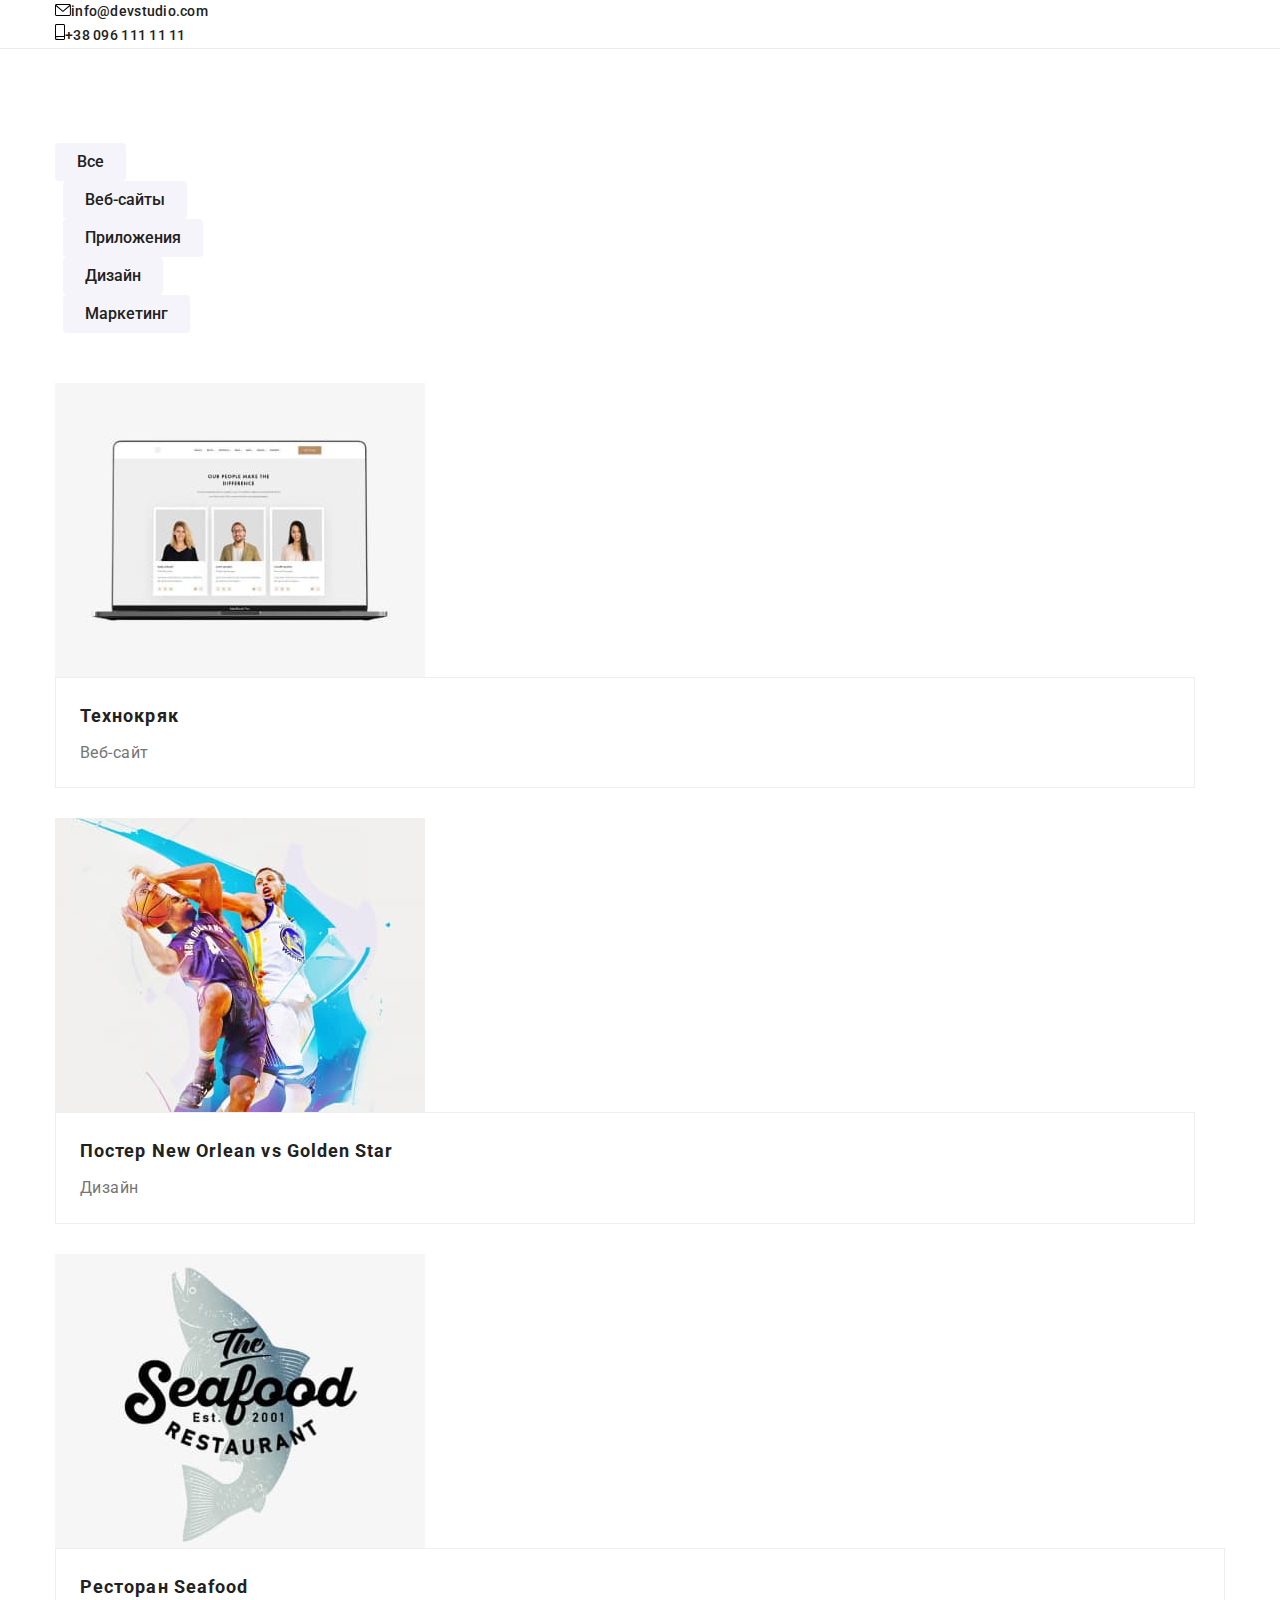
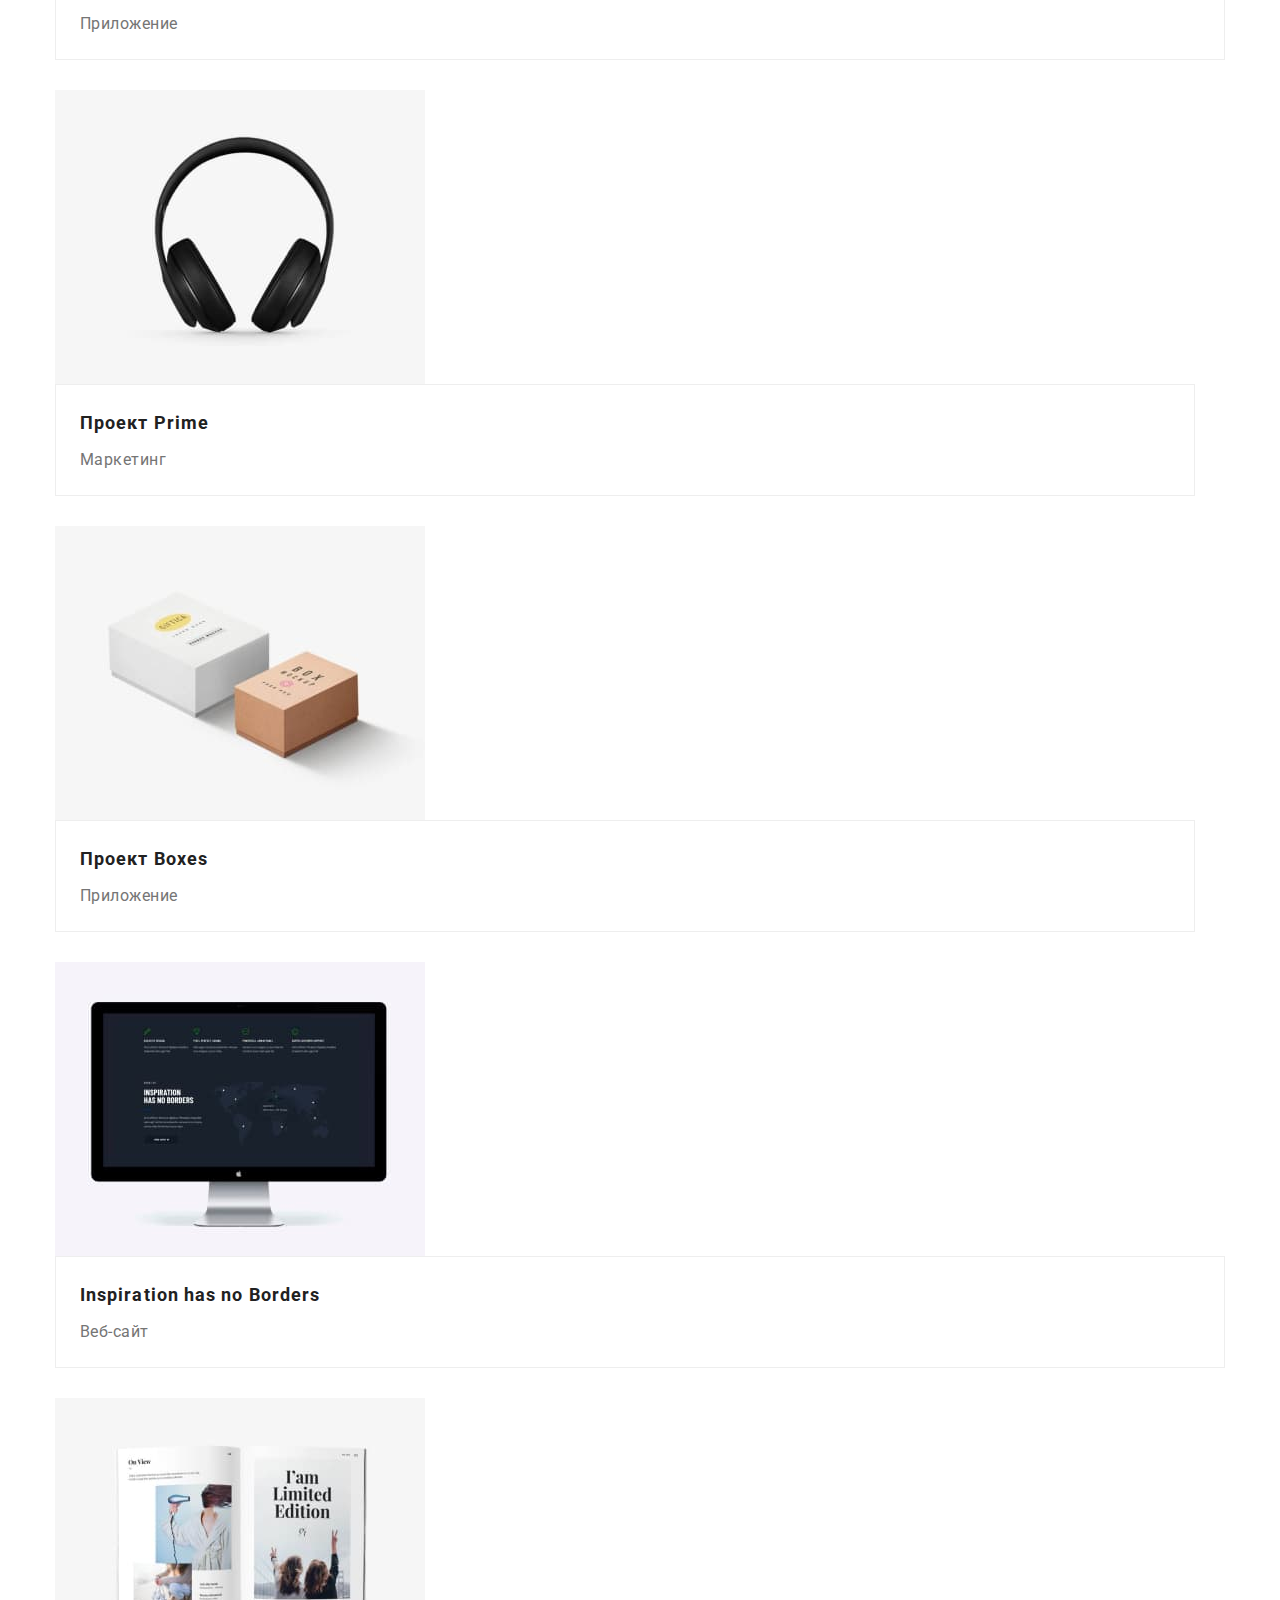
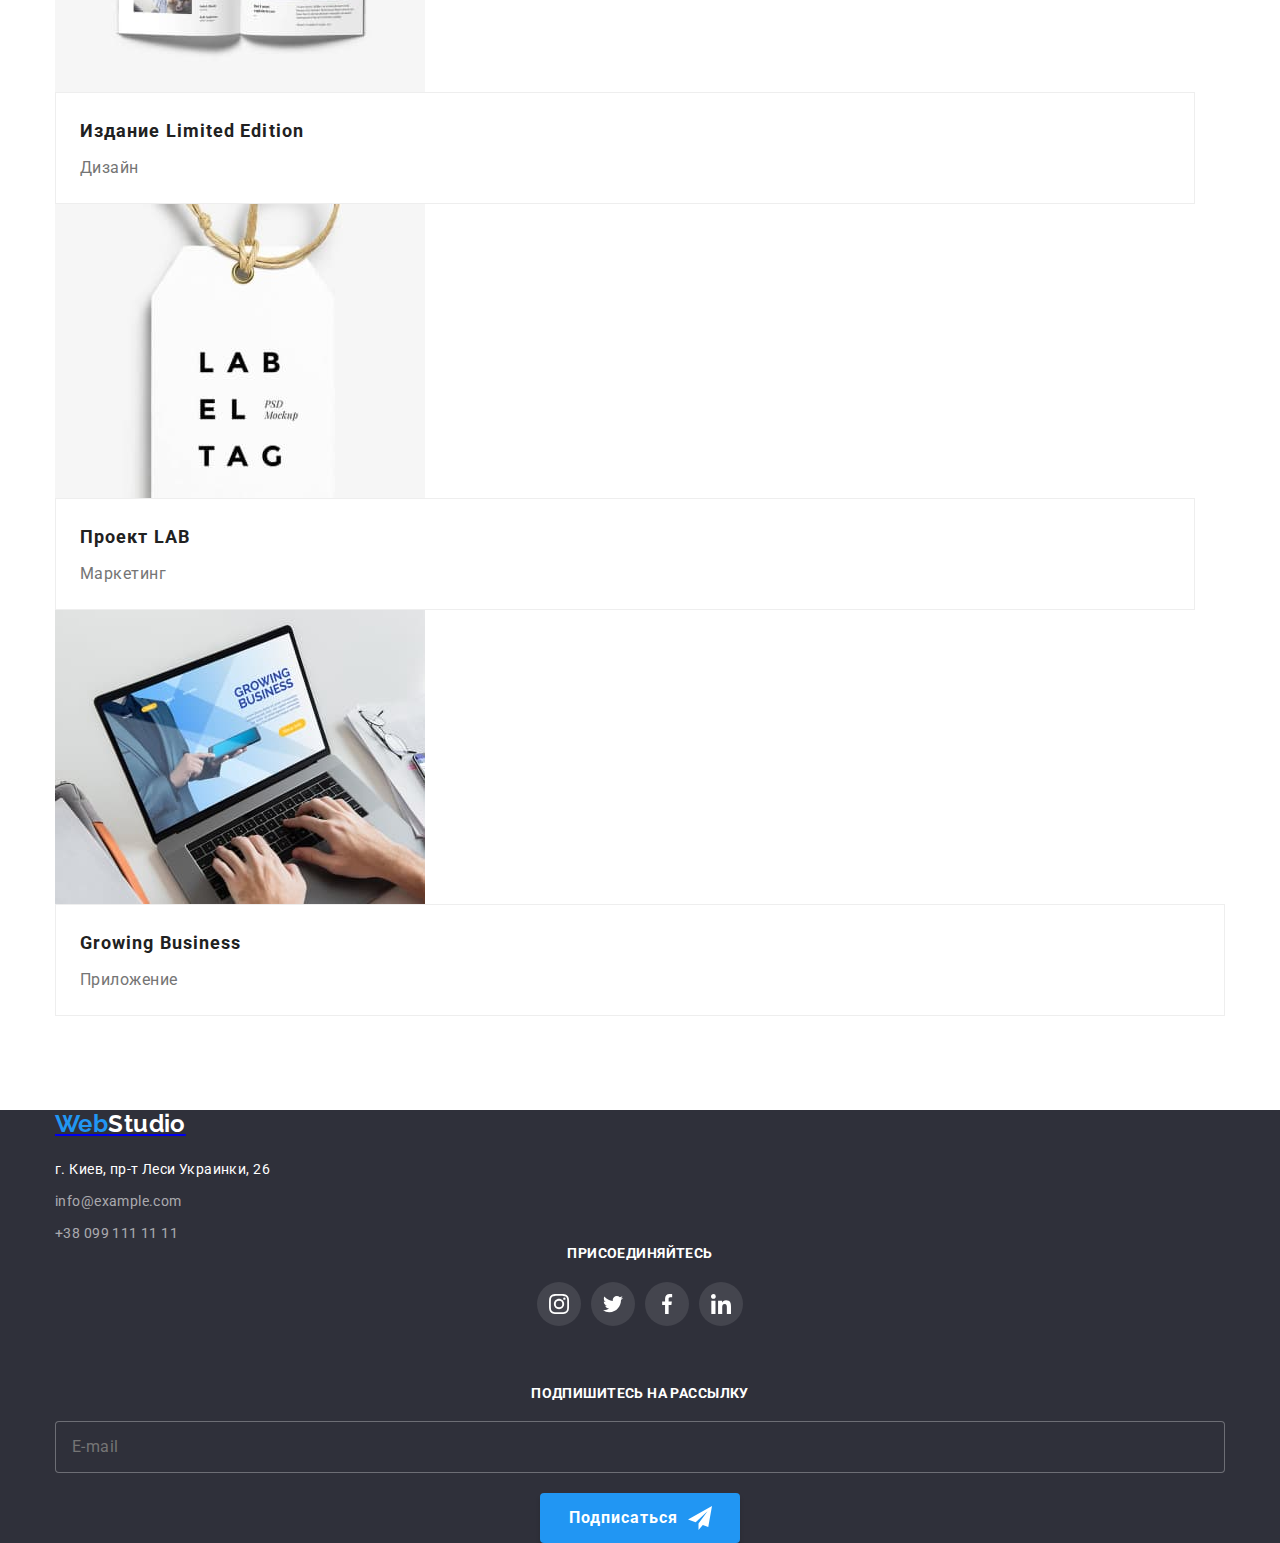
==== portfolio.html @ 60b6d59b "start adaptive" ====
<!DOCTYPE html>
<html lang="en">
<head>
    <meta charset="UTF-8">
    <meta http-equiv="X-UA-Compatible" content="IE=edge">
    <meta name="viewport" content="width=device-width, initial-scale=1.0">
    <title>Portfolio</title>
    <link rel="stylesheet" href="./css/main.min.css">
</head>
<body class="page">
    <header class="header">
        <div class="container">
            <div class="header-box">
                <nav class="nav-header">
                    <ul class="nav-header__list list">
                        <li class="nav-header__item">
                            <a class="logo link" href="#">
                                <span class="logo__basic-color">Web</span><span class="logo__color-basic-studio">Studio</span></a>
                        </li>
                        <li class="nav-header__item ">
                            <a class="link nav-header__link " href="./index.html">Студия</a>
                        </li>
                        <li class="nav-header__item">
                            <a class="nav-header__link link nav-header__link--active" href="./portfolio.html">Портфолио</a>
                        </li>
                        <li class="nav-header__item">
                            <a class="nav-header__link link" href="#">Контакты</a>
                        </li>
                    </ul>
                </nav>
                <ul class="connection-list list">
                    <li class="connection-list__item">
                        <a class="connection-list__link link" href="mailto:info@devstudio.com">
                            <svg width="16" height="12" class="connection-list__icon-mail">
                        <use href="./images/icons.svg#icon-envelope"></use>
                    </svg>info@devstudio.com</a>
                    </li>
                    <li class="connection-list__item"> 
                        <a class="connection-list__link link" href="tel:+380961111111">
                            <svg width="10" height="16" class="connection-list__icon-phone">
                        <use href="./images/icons.svg#icon-smartphone"></use>
                        </svg>+38 096 111 11 11</a>
                    </li>
                </ul>
            </div>
        </div>
    </header>
    <main>
    <!--Our works-->
        <div class="container examples-work">
        <!--Заголовок спрячем-->
            <h1 hidden>Наши работы</h1>
            <ul class="examples-list list">
                <!--buttons -->
                <li class="examples-list__item">
                    <button type="button" class="examples-list__button">Все</button>
                </li>
                <li class="examples-list__item">
                    <button type="button" class="examples-list__button">Веб-сайты</button>
                </li>
                <li class="examples-list__item">
                    <button type="button" class="examples-list__button">Приложения</button>
                </li>
                <li class="examples-list__item">
                    <button type="button" class="examples-list__button">Дизайн</button>
                </li>
                <li class="examples-list__item">
                    <button type="button" class="examples-list__button">Маркетинг</button>
                </li>
            </ul>
        </div>
        <!--exemples our works-->
            <div class="container container-works">
                <ul class="works list">
                    <li class="works__item">
                        <a href="#" class=" works__link link">
                            <div class="card-thumb">
                                <img class="card-thumb__img" src="./images/website.jpg" alt="Технокряк" width="370">
                                <div class="card-thumb__overlay">
                                    <p class="card-thumb__info-text">Технокряк это современная площадка распространения коронавируса. Компании используют эту платформу для цифрового шпионажа и атак на защищённые сервера конкурентов.</p>
                                </div>
                            </div>
                                <div class="card-thumb__meta">
                                    <h2 class="card-thumb__name">Технокряк</h2>
                                    <p class="card-thumb__category">Веб-сайт</p>
                                </div>
                        </a>
                    </li>
                    <li class="works__item">
                        <a href="#" class="works__link link">
                            <div class="card-thumb">
                                <img class="card-thumb__img" src="./images/neworlean.jpg" alt="Постер New Orlean vs Golden Star" width="370">
                                <div class="card-thumb__overlay">
                                    <p class="card-thumb__info-text">Технокряк это современная площадка распространения коронавируса. Компании используют эту платформу для цифрового шпионажа и атак на защищённые сервера конкурентов.</p>
                                </div>
                                </div>   
                                <div class="card-thumb__meta">
                                    <h2 class="card-thumb__name">Постер New Orlean vs Golden Star</h2>
                                    <p class="card-thumb__category">Дизайн</p>
                                </div>
                        </a>
                    </li>
                    <li class="works__item">
                        <a href="#" class="works__link link">
                            <div class="card-thumb">
                                <img class="card-thumb__img" src="./images/seafood.jpg" alt="Ресторан Seafood" width="370" >
                                <div class="card-thumb__overlay">
                                    <p class="card-thumb__info-text">Технокряк это современная площадка распространения коронавируса. Компании используют эту платформу для цифрового шпионажа и атак на защищённые сервера конкурентов.</p>
                                </div>
                                </div>    
                                <div class="card-thumb__meta">
                                    <h2 class="card-thumb__name">Ресторан Seafood</h2>
                                    <p class="card-thumb__category">Приложение</p>
                                </div>
                        </a>
                    </li>
                    <li class="works__item">
                        <a href="#" class="works__link link">
                            <div class="card-thumb">
                                <img class="card-thumb__img" src="./images/prime.jpg" alt="Проект Prime" width="370">
                                <div class="card-thumb__overlay">
                                    <p class="card-thumb__info-text">Технокряк это современная площадка распространения коронавируса. Компании используют эту платформу для цифрового шпионажа и атак на защищённые сервера конкурентов.</p>
                                </div>
                                </div>    
                                <div class="card-thumb__meta">
                                    <h2 class="card-thumb__name">Проект Prime</h2>
                                    <p class="card-thumb__category">Маркетинг</p>
                                </div> 
                        </a>
                    </li>
                    <li class="works__item">
                        <a href="#" class="works__link link">
                            <div class="card-thumb">
                                <img class="card-thumb__img" src="./images/boxes.jpg" alt="Проект Boxes" width="370">
                                <div class="card-thumb__overlay">
                                    <p class="card-thumb__info-text">Технокряк это современная площадка распространения коронавируса. Компании используют эту платформу для цифрового шпионажа и атак на защищённые сервера конкурентов.</p>
                                </div>
                            </div>    
                            <div class="card-thumb__meta"> 
                                <h2 class="card-thumb__name">Проект Boxes</h2>
                                <p class="card-thumb__category">Приложение</p>
                            </div> 
                        </a>
                    </li>
                    <li class="works__item">
                        <a href="#" class="works__link link">
                            <div class="card-thumb">
                                <img class="card-thumb__img" src="./images/noborders.jpg" alt="Inspiration has no Borders" width="370">
                                <div class="card-thumb__overlay">
                                    <p class="card-thumb__info-text">Технокряк это современная площадка распространения коронавируса. Компании используют эту платформу для цифрового шпионажа и атак на защищённые сервера конкурентов.</p>
                                </div>
                                </div>    
                                <div class="card-thumb__meta">
                                    <h2 class="card-thumb__name">Inspiration has no Borders</h2>
                                    <p class="card-thumb__category">Веб-сайт</p>
                                </div>
                        </a>
                    </li>
                    <li class="works__item">
                        <a href="#" class="works__link link">
                            <div class="card-thumb">
                                <img class="card-thumb__img" src="./images/limitededition.jpg" alt="Издание Limited Edition" width="370">
                                <div class="card-thumb__overlay">
                                    <p class="card-thumb__info-text">Технокряк это современная площадка распространения коронавируса. Компании используют эту платформу для цифрового шпионажа и атак на защищённые сервера конкурентов.</p>
                                </div>
                                </div>    
                                <div class="card-thumb__meta">
                                    <h2 class="card-thumb__name">Издание Limited Edition</h2>
                                    <p class="card-thumb__category">Дизайн</p>
                                </div>
                        </a>
                    </li>
                    <li class="works__item">
                        <a href="#" class="works__link link">
                            <div class="card-thumb">
                                <img class="card-thumb__img" src="./images/lab.jpg" alt="Проект LAB" width="370">
                                <div class="card-thumb__overlay">
                                    <p class="card-thumb__info-text">Технокряк это современная площадка распространения коронавируса. Компании используют эту платформу для цифрового шпионажа и атак на защищённые сервера конкурентов.</p>
                                    </div>
                                </div>    
                                <div class="card-thumb__meta">
                                    <h2 class="card-thumb__name">Проект LAB</h2>
                                    <p class="card-thumb__category">Маркетинг</p>
                                </div>
                        </a>
                    </li>
                    <li class="works__item">
                        <a href="#" class="works__link link">
                            <div class="card-thumb">
                                <img class="card-thumb__img" src="./images/grovingbusiness.jpg" alt="Growing Business" width="370">
                                <div class="card-thumb__overlay">
                                    <p class="card-thumb__info-text">Технокряк это современная площадка распространения коронавируса. Компании используют эту платформу для цифрового шпионажа и атак на защищённые сервера конкурентов.</p>
                                </div>
                                </div>    
                                <div class="card-thumb__meta">
                                    <h2 class="card-thumb__name">Growing Business</h2>
                                    <p class="card-thumb__category">Приложение</p>
                                </div>
                        </a>
                    </li>
                </ul>
            </div>
    </main>
     <footer>
        <section class="nav-footer">
            <div class="container nav-footer__container"> 
                <div class="container-adress">
                    <a class="logo logo--change-color" href="#"><span class="logo__basic-color">Web</span><span class="logo__color-basic-studio--inverse">Studio</span></a>
                        <address class="address">
                            <ul class="address-list list">
                                <li class="address-list__item">
                                    <a class="address-list__contacts address-list__contacts--white-color link"
                                        href="https://www.google.com.ua/maps/place/%D0%B1%D1%83%D0%BB.+%D0%9B%D0%B5%D1%81%D0%B8+%D0%A3%D0%BA%D1%80%D0%B0%D0%B8%D0%BD%D0%BA%D0%B8,+26,+%D0%9A%D0%B8%D0%B5%D0%B2,+02000/@50.4235356,30.5338797,17z/data=!4m5!3m4!1s0x40d4cf0e033ecbe9:0x57a4dffefec77da0!8m2!3d50.4265807!4d30.5383859?hl=ru"><span class="street">г. Киев, пр-т Леси Украинки, 26</span></a>
                                </li>
                                <li class="address-list__item">
                                    <a class="address-list__contacts link" href="mailto:info@example.com">info@example.com</a>
                                </li>
                                <li class="address-list__item">
                                    <a class="address-list__contacts link" href="tel:380991111111">+38 099 111 11 11</a>
                                </li>
                            </ul>
                        </address>
                </div>
                <div class="invitation">
                    <h2 class="invitation__title">Присоединяйтесь</h2>
                    <ul class="social-list list">
                        <li class="social-list__item">
                            <a href="#" class="social-list__link link" aria-label="Instagram">
                                <svg width="20" height="20">
                                    <use href="./images/icons.svg#icon-instagram"></use>
                                </svg>
                            </a>
                        </li>
                        <li class="social-list__item">
                            <a href="#" class="social-list__link link" aria-label="Twitter">
                                <svg width="20" height="20">
                                    <use href="./images/icons.svg#icon-twitter"></use>
                                </svg>
                            </a>
                        </li>
                        <li class="social-list__item">
                            <a href="#" class="social-list__link link" aria-label="Facebook">
                                <svg width="20" height="20">
                                    <use href="./images/icons.svg#icon-facebook"></use>
                                </svg>
                        </a>
                        </li>
                            <li class="social-list__item">
                                <a href="#" class="social-list__link link" aria-label="Linkedin">
                                <svg width="20" height="20">
                                    <use href="./images/icons.svg#icon-linkedin"></use>
                                </svg>
                            </a>
                        </li>
                    </ul>
                </div>
                <form class="form">
                    <p class="form__title">Подпишитесь на рассылку</p>
                    <div class="form-container">
                    <label class="form__label-box">
                    <input class="form__input"
                     type="email" name="email" placeholder="E-mail"></label>
                    <button type="submit" class="form__submit">Подписаться
                        <svg class="form__icon" width="24" height="24">
                            <use href='./images/send.svg#icon-send'></use>
                        </svg> 
                    </button>
                    </div>
                </form>    
            </div>
        </section>
    </footer>
    <script src="./js/modal.js"></script>
</body>
</html>
---- css/main.min.css ----
@import url("https://fonts.googleapis.com/css2?family=Raleway:wght@700&family=Roboto+Slab:wght@400;500;600;700;900&family=Roboto:wght@500;700;900&display=swap");:root{--primery-text-color: #212121;--secondary-text-color: #757575;--accent-color: #2196f3;--bg-color-instruments:#F5F4FA;--primery-bg-color: #ffffff;--secondary-bg-color: #2f303a;--third-bg-color: #e5e5e5;--color-address-studio: #000000;--color-button: #ffffff;--color-hero: #ffffff;--buttom-bg-color-potfolio: #f5f4fa;--bg-card-portfolio: #ffffff;--color-icon: #AFB1B8;--cubic: cubic-bezier(0.4, 0, 0.2, 1);--time-transition: 250ms
}/*! modern-normalize v1.1.0 | MIT License | https://github.com/sindresorhus/modern-normalize */*,::before,::after{-webkit-box-sizing:border-box;box-sizing:border-box}html{line-height:1.15;-webkit-text-size-adjust:100%;-moz-tab-size:4;-o-tab-size:4;tab-size:4}body{margin:0;font-family:system-ui,-apple-system,"Segoe UI",Roboto,Helvetica,Arial,sans-serif,"Apple Color Emoji","Segoe UI Emoji"}hr{height:0;color:inherit}abbr[title]{-webkit-text-decoration:underline dotted;text-decoration:underline dotted}b,strong{font-weight:bolder}code,kbd,samp,pre{font-family:ui-monospace, SFMono-Regular, Consolas, 'Liberation Mono', Menlo, monospace;font-size:1em}small{font-size:80%}sub,sup{font-size:75%;line-height:0;position:relative;vertical-align:baseline}sub{bottom:-0.25em}sup{top:-0.5em}table{text-indent:0;border-color:inherit}button,input,optgroup,select,textarea{font-family:inherit;font-size:100%;line-height:1.15;margin:0}button,select{text-transform:none}button,[type='button'],[type='reset'],[type='submit']{-webkit-appearance:button}::-moz-focus-inner{border-style:none;padding:0}:-moz-focusring{outline:1px dotted ButtonText}:-moz-ui-invalid{box-shadow:none}legend{padding:0}progress{vertical-align:baseline}::-webkit-inner-spin-button,::-webkit-outer-spin-button{height:auto}[type='search']{-webkit-appearance:textfield;outline-offset:-2px}::-webkit-search-decoration{-webkit-appearance:none}::-webkit-file-upload-button{-webkit-appearance:button;font:inherit}summary{display:list-item}.page{color:var(--primery-text-color);background-color:var(--primery-bg-color);font-family:roboto, sans-serif;letter-spacing:0.03em;font-size:14px;line-height:1.714}.container{padding-right:15px;padding-left:15px;margin:0 auto}@media screen and (max-width: 480px){.container{width:480px}}@media screen and (min-width: 768px){.container{width:768px}}@media screen and (min-width: 1200px){.container{width:1200px}}.link{text-decoration:none}h1,h2,h3,h4,h5,h6,ul{margin-top:0;margin-bottom:0;padding-left:0}.list{list-style:none}.section{padding:60px 0}.instruments,.work,.example-work{background:var(--primery-bg-color)}.header{position:relative;border-bottom:1px solid #ECECEC}.header .nav{display:-webkit-box;display:-webkit-flex;display:-ms-flexbox;display:flex;-webkit-box-pack:justify;-webkit-justify-content:space-between;-ms-flex-pack:justify;justify-content:space-between;-webkit-box-align:center;-webkit-align-items:center;-ms-flex-align:center;align-items:center;min-height:60px}.menu-button{display:-webkit-inline-box;display:-webkit-inline-flex;display:-ms-inline-flexbox;display:inline-flex;border:none;padding:0;margin:0;background-color:transparent}.menu-container{display:none;position:absolute;top:100%;left:0;width:100%;height:100%;background-color:turquoise}.menu-container.is-open{display:block}.menu-button .icon-cross{display:none}.menu-button.is-open .icon-cross{display:block}.menu-button.is-open .icon-menu{display:none}.logo{display:inline-block;font-family:Raleway, sans-serif;font-weight:700;font-size:24px;line-height:1.166}.logo .logo__basic-color{color:var(--accent-color)}.logo .logo__color-basic-studio{color:#000000}.nav-header{display:none;position:absolute;top:100%;left:0;width:100%}.nav-header .nav-header__link{color:inherit;font-weight:500;line-height:1.143;letter-spacing:0.02em;-webkit-transition:color var(--time-transition) var(--cubic);-o-transition:color var(--time-transition) var(--cubic);transition:color var(--time-transition) var(--cubic)}.nav-header .nav-header__link:hover,.nav-header .nav-header__link:focus{color:var(--accent-color)}.nav-header .nav-header__link--active{color:var(--accent-color)}.nav-header::after{content:"";display:block;position:relative;width:100%;height:4px;top:29px;background-color:var(--accent-color);-webkit-border-radius:2px;border-radius:2px}.container-contacts{display:none}.connection-list .connection-list__icon-mail,.connection-list .connection-list__icon-phone{-webkit-transition:fill var(--time-transition) var(--cubic);-o-transition:fill var(--time-transition) var(--cubic);transition:fill var(--time-transition) var(--cubic)}.connection-list .connection-list__link{color:inherit;font-weight:500;line-height:1.143;letter-spacing:0.02em;-webkit-transition:color var(--time-transition) var(--cubic);-o-transition:color var(--time-transition) var(--cubic);transition:color var(--time-transition) var(--cubic)}.connection-list .connection-list__link:hover,.connection-list .connection-list__link:focus{color:var(--accent-color)}.connection-list .connection-list__link:hover .connection-list__icon-mail,.connection-list .connection-list__link:focus .connection-list__icon-mail,.connection-list .connection-list__link:hover .connection-list__icon-phone,.connection-list .connection-list__link:focus .connection-list__icon-phone{fill:var(--accent-color)}.hero-container{width:480px;background-color:#C4C4C4;background-image:-webkit-gradient(linear, left top, left bottom, from(rgba(47,48,58,0.4)), to(rgba(47,48,58,0.4))),url(../images/bg-hero.jpg);background-image:-webkit-linear-gradient(rgba(47,48,58,0.4), rgba(47,48,58,0.4)),url(../images/bg-hero.jpg);background-image:-o-linear-gradient(rgba(47,48,58,0.4), rgba(47,48,58,0.4)),url(../images/bg-hero.jpg);background-image:linear-gradient(rgba(47,48,58,0.4), rgba(47,48,58,0.4)),url(../images/bg-hero.jpg);-webkit-background-size:cover;background-size:cover;text-align:center;padding:118px 60px}.hero-container .hero-container__title{margin-bottom:30px;color:var(--color-hero);font-weight:900;font-size:26px;line-height:1.62;letter-spacing:0.06em;text-transform:uppercase}.hero-container .hero-container__button,.hero-container .modal-submit{background-color:var(--accent-color);color:var(--color-button);width:200px;margin-bottom:0px;padding:10px 32px;cursor:pointer;font-weight:700;font-size:16px;line-height:1.875;-webkit-box-shadow:0px 4px 4px rgba(0,0,0,0.15);box-shadow:0px 4px 4px rgba(0,0,0,0.15);-webkit-border-radius:4px;border-radius:4px;border:none}.backdrop{position:fixed;top:0;left:0;width:100%;height:100%;background-color:rgba(0,0,0,0.2);opacity:1;-webkit-transition:opacity var(--time-transition) var(--cubic);-o-transition:opacity var(--time-transition) var(--cubic);transition:opacity var(--time-transition) var(--cubic);overflow-y:scroll}.backdrop--is-hidden{opacity:0;pointer-events:none}.backdrop--is-hidden .modal{-webkit-transform:translate(-50%, -50%) scale(0.5);-ms-transform:translate(-50%, -50%) scale(0.5);transform:translate(-50%, -50%) scale(0.5)}.modal{position:absolute;top:50%;left:50%;-webkit-transform:translate(-50%, -50%) scale(1);-ms-transform:translate(-50%, -50%) scale(1);transform:translate(-50%, -50%) scale(1);-webkit-transition:-webkit-transform var(--time-transition) var(--cubic);transition:-webkit-transform var(--time-transition) var(--cubic);-o-transition:transform var(--time-transition) var(--cubic);transition:transform var(--time-transition) var(--cubic);transition:transform var(--time-transition) var(--cubic), -webkit-transform var(--time-transition) var(--cubic);width:528px;height:581px;padding:40px 40px;background-color:#fff;-webkit-box-shadow:0px 1px 3px rgba(0,0,0,0.12),0px 1px 1px rgba(0,0,0,0.14),0px 2px 1px rgba(0,0,0,0.2);box-shadow:0px 1px 3px rgba(0,0,0,0.12),0px 1px 1px rgba(0,0,0,0.14),0px 2px 1px rgba(0,0,0,0.2);-webkit-border-radius:4px;border-radius:4px}.modal .modal__close{position:absolute;top:8px;right:8px;width:30px;height:30px;background:#FFFFFF;border:1px solid rgba(0,0,0,0.1);-webkit-box-sizing:border-box;box-sizing:border-box;-webkit-border-radius:50%;border-radius:50%}.modal .modal__icon{position:absolute;width:50%;height:50%;-webkit-transform:translate(-50%, -50%);-ms-transform:translate(-50%, -50%);transform:translate(-50%, -50%);fill:#000000;cursor:pointer}.modal .modal__title{font-weight:bold;font-size:20px;line-height:1.15;margin:0 0 12px 0}.modal .modal-submit{margin-bottom:40px}.modal-container{position:relative}.modal-container .modal-container__field{display:block;text-align:start;font-size:12px;line-height:14px;letter-spacing:0.01em;color:var(--secondary-text-color);margin-bottom:10px}.modal-container .modal-container__field--check:checked ~ .modal-container__checkbox-icon{background-image:url(../images/iconcheck.svg);-webkit-background-size:contain;background-size:contain;background-repeat:no-repeat;background-position:center;background-color:var(--accent-color);border-color:var(--accent-color);-webkit-background-clip:border-box;background-clip:border-box}.modal-container .modal-container__form,.modal-container .modal-container__comments{width:100%;height:40px;border:1px solid rgba(164,148,148,0.2);-webkit-border-radius:4px;border-radius:4px;margin-top:4px;padding-left:42px;outline:none;-webkit-transition:border var(--time-transition) var(--cubic);-o-transition:border var(--time-transition) var(--cubic);transition:border var(--time-transition) var(--cubic)}.modal-container .modal-container__comments{width:448px;height:120px;padding:12px 16px;margin-bottom:20px;resize:none}.modal-container .modal-container__icon{position:absolute;top:50%;left:12px;fill:var(--primery-text-color);-webkit-transition:fill var(--time-transition) var(--cubic);-o-transition:fill var(--time-transition) var(--cubic);transition:fill var(--time-transition) var(--cubic)}.modal-container:focus-within .modal-container__icon{fill:var(--accent-color)}.modal-container:focus-within .modal-container__form,.modal-container:focus-within .modal-container__comments{border:1px solid #2196F3;-webkit-border-radius:4px;border-radius:4px}.modal-container .modal-container__checkbox{margin:0 auto;position:relative;display:-webkit-box;display:-webkit-flex;display:-ms-flexbox;display:flex;-webkit-box-align:center;-webkit-align-items:center;-ms-flex-align:center;align-items:center;-webkit-box-pack:center;-webkit-justify-content:center;-ms-flex-pack:center;justify-content:center;font-size:14px;line-height:1.71;color:var(--secondary-text-color);padding-left:20px;margin-bottom:30px}.modal-container .modal-container__checkbox-icon{position:absolute;left:10px;width:16px;height:15px;background:#FFFFFF;cursor:pointer;border:2px solid var(--primery-text-color);-webkit-box-shadow:0px 1px 3px rgba(0,0,0,0.12),0px 1px 1px rgba(0,0,0,0.14),0px 2px 1px rgba(0,0,0,0.2);box-shadow:0px 1px 3px rgba(0,0,0,0.12),0px 1px 1px rgba(0,0,0,0.14),0px 2px 1px rgba(0,0,0,0.2);-webkit-border-radius:4px;border-radius:4px;-webkit-transition:background-color var(--cubic) var(--time-transition),border-color var(--cubic) var(--time-transition),-webkit-background-clip var(--cubic) var(--time-transition);transition:background-color var(--cubic) var(--time-transition),border-color var(--cubic) var(--time-transition),-webkit-background-clip var(--cubic) var(--time-transition);-o-transition:background-color var(--cubic) var(--time-transition),border-color var(--cubic) var(--time-transition),background-clip var(--cubic) var(--time-transition);transition:background-color var(--cubic) var(--time-transition),border-color var(--cubic) var(--time-transition),background-clip var(--cubic) var(--time-transition);transition:background-color var(--cubic) var(--time-transition),border-color var(--cubic) var(--time-transition),background-clip var(--cubic) var(--time-transition),-webkit-background-clip var(--cubic) var(--time-transition)}.modal-container .modal-container__form-link{color:var(--accent-color);margin-left:5px}.modal-container .visually-hidden{position:absolute;width:1px;height:1px;margin:-1px;padding:0;overflow:hidden;border:0;clip:rect(0 0 0 0)}.instruments .icon-container{text-align:center;margin-bottom:30px;padding:15px 0;background-color:var(--bg-color-instruments);-webkit-border-radius:4px;border-radius:4px}.instruments .instruments__title{margin-bottom:10px;font-weight:bold;line-height:1.142;text-align:center;text-transform:uppercase}.instruments .instruments__text{margin:0;font-size:14px;line-height:1.71;color:var(--secondary-text-color)}.instruments .instruments__item{padding-bottom:30px}.instruments .instruments__item:last-child{padding-bottom:0}.section-team{background:#f5f4fa}.section-team .section-team__title{font-weight:700;font-size:36px;line-height:1.166;text-align:center;margin-bottom:50px}.section-team .team__item{display:block;text-align:center;background-color:var(--primery-bg-color);-webkit-box-shadow:0px 1px 3px rgba(0,0,0,0.12),0px 1px 1px rgba(0,0,0,0.14),0px 2px 1px rgba(0,0,0,0.2);box-shadow:0px 1px 3px rgba(0,0,0,0.12),0px 1px 1px rgba(0,0,0,0.14),0px 2px 1px rgba(0,0,0,0.2);-webkit-border-radius:0px 0px 4px 4px;border-radius:0px 0px 4px 4px}@media screen and (min-width: 480px){.section-team .team__item{width:480px}}.section-team .team__item:not(:last-child){margin-bottom:30px}.section-team .team__name{font-weight:500;font-size:16px;line-height:1.187;text-align:center;margin-bottom:10px}.section-team .team__profession{color:var(--secondary-text-color);font-weight:normal;font-size:16px;line-height:1.187;margin:0 0 16px 0}.section-team .team__foto{min-width:450px;display:block;margin-bottom:30px}.section-work{display:none}@media screen and (min-width: 1200px){.section-work{display:block}}.section-work .work__title{font-weight:700;font-size:36px;line-height:1.166}.section-work .work__title-thumb{background:rgba(47,48,58,0.8);font-weight:bold;font-size:14px;line-height:1.142;text-align:center;letter-spacing:0.03em;text-transform:uppercase;color:#ffffff}.social-team{display:-webkit-box;display:-webkit-flex;display:-ms-flexbox;display:flex;-webkit-box-pack:center;-webkit-justify-content:center;-ms-flex-pack:center;justify-content:center;-webkit-box-align:center;-webkit-align-items:center;-ms-flex-align:center;align-items:center}.social-team .social-team__item{width:44px;height:44px;margin-bottom:24px}.social-team .social-team__icon{background-position:center;fill:currentColor;-webkit-transition:fill var(--time-transition) var(--cubic);-o-transition:fill var(--time-transition) var(--cubic);transition:fill var(--time-transition) var(--cubic)}.social-team .social-team__link{display:-webkit-inline-box;display:-webkit-inline-flex;display:-ms-inline-flexbox;display:inline-flex;-webkit-box-pack:center;-webkit-justify-content:center;-ms-flex-pack:center;justify-content:center;-webkit-box-align:center;-webkit-align-items:center;-ms-flex-align:center;align-items:center;-webkit-border-radius:50%;border-radius:50%;width:100%;height:100%;color:var(--color-icon);-webkit-transition:background-color var(--time-transition) var(--cubic);-o-transition:background-color var(--time-transition) var(--cubic);transition:background-color var(--time-transition) var(--cubic)}.social-team .social-team__link:hover,.social-team .social-team__link:focus{background-color:var(--accent-color)}.social-team .social-team__link:hover .social-team__icon,.social-team .social-team__link:focus .social-team__icon{fill:#fff}.social-team .social-team__item:not(:first-child){margin-left:10px}.section__title{margin-bottom:30px;font-weight:bold;font-size:28px;line-height:1.178;text-align:center;color:var(--primery-text-color)}.customers-list{display:-webkit-box;display:-webkit-flex;display:-ms-flexbox;display:flex;-webkit-flex-wrap:wrap;-ms-flex-wrap:wrap;flex-wrap:wrap;margin:-15px}.customers-list__item{display:-webkit-box;display:-webkit-flex;display:-ms-flexbox;display:flex;-webkit-box-pack:center;-webkit-justify-content:center;-ms-flex-pack:center;justify-content:center;-webkit-box-align:center;-webkit-align-items:center;-ms-flex-align:center;align-items:center;margin:15px;padding:16px 0;-webkit-flex-basis:-webkit-calc((100% - 4 * 15px) / 2);-ms-flex-preferred-size:calc((100% - 4 * 15px) / 2);flex-basis:calc((100% - 4 * 15px) / 2);border:1px solid #AFB1B8;-webkit-border-radius:4px;border-radius:4px;-webkit-transition:border-color var(--time-transition) var(--cubic);-o-transition:border-color var(--time-transition) var(--cubic);transition:border-color var(--time-transition) var(--cubic)}@media screen and (min-width: 768px){.customers-list__item{-webkit-flex-basis:-webkit-calc((100% - 6 * 15px) / 3);-ms-flex-preferred-size:calc((100% - 6 * 15px) / 3);flex-basis:calc((100% - 6 * 15px) / 3)}}.customers-list__item:nth-last-child(-n+2){margin-bottom:0px}.customers-list__item:hover,.customers-list__item:focus{border-color:var(--accent-color)}.customers-list__item .customers-list__link{color:var(--color-icon)}.customers-list__item .customers-list__icon{fill:currentColor;-webkit-transition:fill var(--time-transition) var(--cubic);-o-transition:fill var(--time-transition) var(--cubic);transition:fill var(--time-transition) var(--cubic)}.customers-list__item:hover .customers-list__icon,.customers-list__item:focus .customers-list__icon{fill:var(--accent-color)}.examples-list{-webkit-box-pack:center;-webkit-justify-content:center;-ms-flex-pack:center;justify-content:center;padding-top:94px;padding-bottom:50px}.examples-list .examples-list__item:not(:first-child){margin-left:8px}.examples-list .examples-list__button{color:var(--primery-text-color);background-color:var(--buttom-bg-color-potfolio);font-weight:500;font-size:16px;line-height:1.62;text-align:center;cursor:pointer;border:none;-webkit-border-radius:4px;border-radius:4px;padding:6px 22px;-webkit-transition:background-color var(--time-transition) var(--cubic),color var(--time-transition) var(--cubic),-webkit-box-shadow var(--time-transition) var(--cubic);transition:background-color var(--time-transition) var(--cubic),color var(--time-transition) var(--cubic),-webkit-box-shadow var(--time-transition) var(--cubic);-o-transition:background-color var(--time-transition) var(--cubic),color var(--time-transition) var(--cubic),box-shadow var(--time-transition) var(--cubic);transition:background-color var(--time-transition) var(--cubic),color var(--time-transition) var(--cubic),box-shadow var(--time-transition) var(--cubic);transition:background-color var(--time-transition) var(--cubic),color var(--time-transition) var(--cubic),box-shadow var(--time-transition) var(--cubic),-webkit-box-shadow var(--time-transition) var(--cubic)}.examples-list .examples-list__button:hover,.examples-list .examples-list__button:focus{background-color:var(--accent-color);color:var(--color-button);-webkit-box-shadow:0px 3px 1px rgba(0,0,0,0.1),0px 1px 2px rgba(0,0,0,0.08),0px 2px 2px rgba(0,0,0,0.12);box-shadow:0px 3px 1px rgba(0,0,0,0.1),0px 1px 2px rgba(0,0,0,0.08),0px 2px 2px rgba(0,0,0,0.12)}.works{-webkit-flex-wrap:wrap;-ms-flex-wrap:wrap;flex-wrap:wrap;padding-bottom:94px}.works .works__item{-webkit-box-sizing:border-box;box-sizing:border-box}.works .works__item:not(:nth-child(3n)){background-color:var(--bg-card-portfolio);margin-right:30px}.works .works__item:not(:nth-last-child(-n+3)){margin-bottom:30px}.works .works__link{display:block;text-decoration:none;color:var(--primery-text-color);-webkit-transition:-webkit-box-shadow var(--time-transition) var(--cubic);transition:-webkit-box-shadow var(--time-transition) var(--cubic);-o-transition:box-shadow var(--time-transition) var(--cubic);transition:box-shadow var(--time-transition) var(--cubic);transition:box-shadow var(--time-transition) var(--cubic), -webkit-box-shadow var(--time-transition) var(--cubic)}.works .works__link:hover{-webkit-box-shadow:0px 1px 1px rgba(0,0,0,0.12),0px 4px 4px rgba(0,0,0,0.06),1px 4px 6px rgba(0,0,0,0.16);box-shadow:0px 1px 1px rgba(0,0,0,0.12),0px 4px 4px rgba(0,0,0,0.06),1px 4px 6px rgba(0,0,0,0.16)}.card-thumb{position:relative;overflow:hidden}.card-thumb .card-thumb__img{display:block;max-width:370px}.card-thumb .card-thumb__overlay{position:absolute;top:0;left:0;width:100%;height:100%;padding:63px 24px 63px 24px;font-size:18px;line-height:1.56;letter-spacing:0.03em;color:#FFFFFF;opacity:0;background-color:rgba(33,150,243,0.9);-webkit-transform:translateY(100%);-ms-transform:translateY(100%);transform:translateY(100%);-webkit-transition:opacity var(--time-transition) var(--cubic),-webkit-transform var(--time-transition) var(--cubic);transition:opacity var(--time-transition) var(--cubic),-webkit-transform var(--time-transition) var(--cubic);-o-transition:opacity var(--time-transition) var(--cubic),transform var(--time-transition) var(--cubic);transition:opacity var(--time-transition) var(--cubic),transform var(--time-transition) var(--cubic);transition:opacity var(--time-transition) var(--cubic),transform var(--time-transition) var(--cubic),-webkit-transform var(--time-transition) var(--cubic)}.card-thumb .card-thumb__info-text{margin:0 0}.card-thumb__meta{border:1px solid #EEEEEE;padding:20px 24px;-webkit-box-shadow:0px 1px 1px rgba(0,0,0,0.12),0;box-shadow:0px 1px 1px rgba(0,0,0,0.12),0}.card-thumb__meta .card-thumb__name{font-weight:700;font-size:18px;line-height:2;letter-spacing:0.06em;margin-bottom:4px}.card-thumb__meta .card-thumb__category{color:var(--secondary-text-color);font-size:16px;line-height:1.87;letter-spacing:0.03em;margin-bottom:0;margin-top:0}.works__link:hover .card-thumb__overlay,.works__link:focus .card-thumb__overlay{opacity:1;-webkit-transform:translateY(0);-ms-transform:translateY(0);transform:translateY(0)}.nav-footer{background-color:var(--secondary-bg-color)}.container-address{text-align:center;margin-bottom:60px}.address-list__item:not(:last-child){margin-bottom:8px}.address-list__contacts{color:rgba(255,255,255,0.6);font-style:normal;font-weight:400;color:#ffffff99;-webkit-transition:color 250ms cubic-bezier(0.4, 0, 0.2, 1);-o-transition:color 250ms cubic-bezier(0.4, 0, 0.2, 1);transition:color 250ms cubic-bezier(0.4, 0, 0.2, 1)}.address-list__contacts:hover,.address-list__contacts:focus{color:var(--accent-color)}.address-list__contacts--white-color{color:#ffffff}.logo--change-color{display:inline-block;margin-bottom:20px}.logo__color-basic-studio--inverse{color:#ffffff}.invitation{text-align:center;margin-bottom:60px}.invitation .invitation__title{margin-bottom:20px;font-size:14px;letter-spacing:0.03em;font-weight:700;line-height:1.14;text-transform:uppercase;color:#FFFFFF}.social-list{display:-webkit-box;display:-webkit-flex;display:-ms-flexbox;display:flex;-webkit-box-pack:center;-webkit-justify-content:center;-ms-flex-pack:center;justify-content:center}.social-list .social-list__item{display:-webkit-box;display:-webkit-flex;display:-ms-flexbox;display:flex;width:44px;height:44px}.social-list .social-list__item:not(:last-child){margin-right:10px}.social-list .social-list__link{display:-webkit-box;display:-webkit-flex;display:-ms-flexbox;display:flex;width:100%;height:100%;-webkit-box-pack:center;-webkit-justify-content:center;-ms-flex-pack:center;justify-content:center;-webkit-box-align:center;-webkit-align-items:center;-ms-flex-align:center;align-items:center;-webkit-border-radius:50%;border-radius:50%;background-color:rgba(255,255,255,0.1);fill:#ffffff;-webkit-transition:background-color var(--time-transition) var(--cubic);-o-transition:background-color var(--time-transition) var(--cubic);transition:background-color var(--time-transition) var(--cubic)}.social-list .social-list__link:hover,.social-list .social-list__link:focus{background-color:var(--accent-color)}.form{text-align:center}.form .form__title{margin:0 0 20px 0;font-size:14px;font-weight:700;line-height:1.14;text-transform:uppercase;color:#FFFFFF}.form .form-container{margin-top:20px}.form .form__input{width:100%;margin-bottom:20px;padding:15px 0 15px 16px;-webkit-box-sizing:border-box;box-sizing:border-box;border:1px solid rgba(255,255,255,0.3);-webkit-border-radius:4px;border-radius:4px;font-size:16px;line-height:1.25;letter-spacing:0.03em;background:#2F303A;color:rgba(255,255,255,0.6)}.form .form__submit{position:relative;width:200px;font-weight:700;font-size:16px;line-height:1.87;letter-spacing:0.06em;padding:10px 62px 10px 29px;background:var(--accent-color);-webkit-box-shadow:0px 4px 4px rgba(0,0,0,0.15);box-shadow:0px 4px 4px rgba(0,0,0,0.15);border:none;-webkit-border-radius:4px;border-radius:4px;cursor:pointer;color:#FFFFFF}.form .form__icon{display:block;position:absolute;top:13px;right:28px;fill:#ffffff}
/*# sourceMappingURL=main.min.css.map */
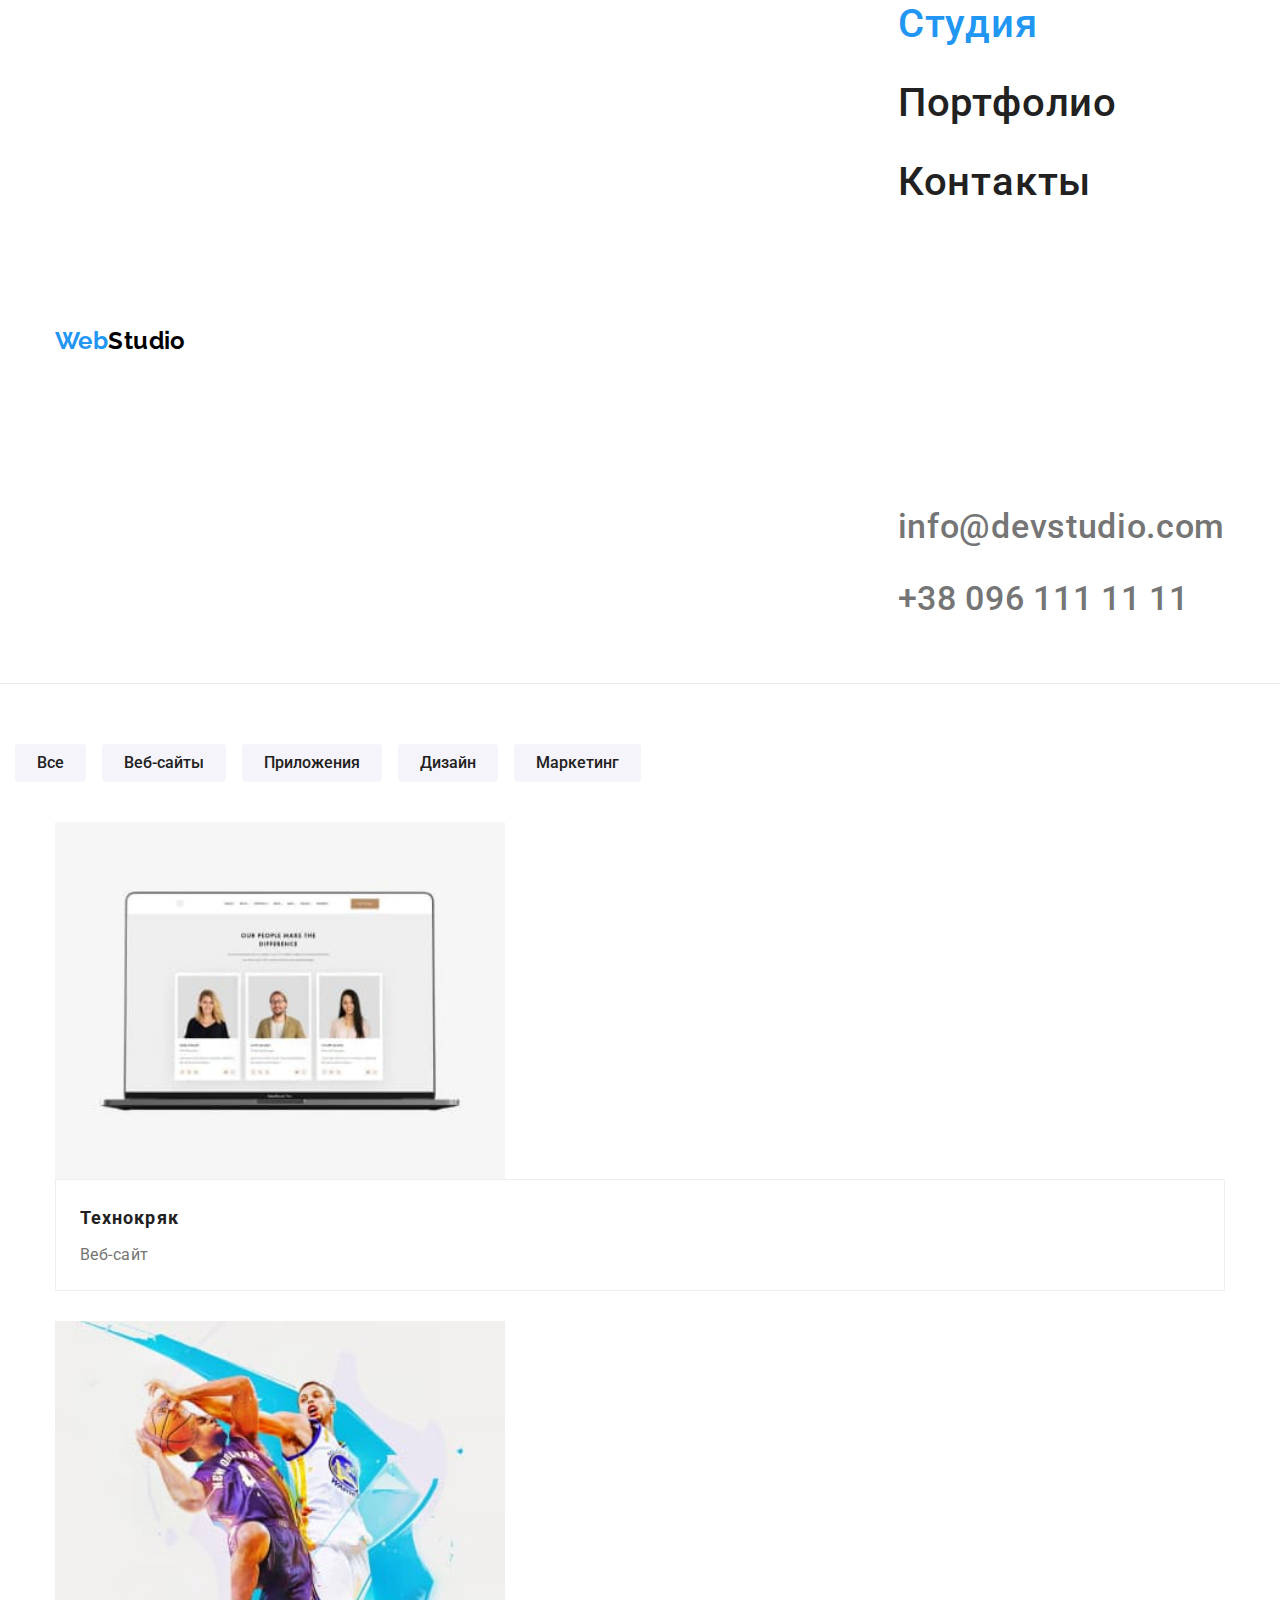
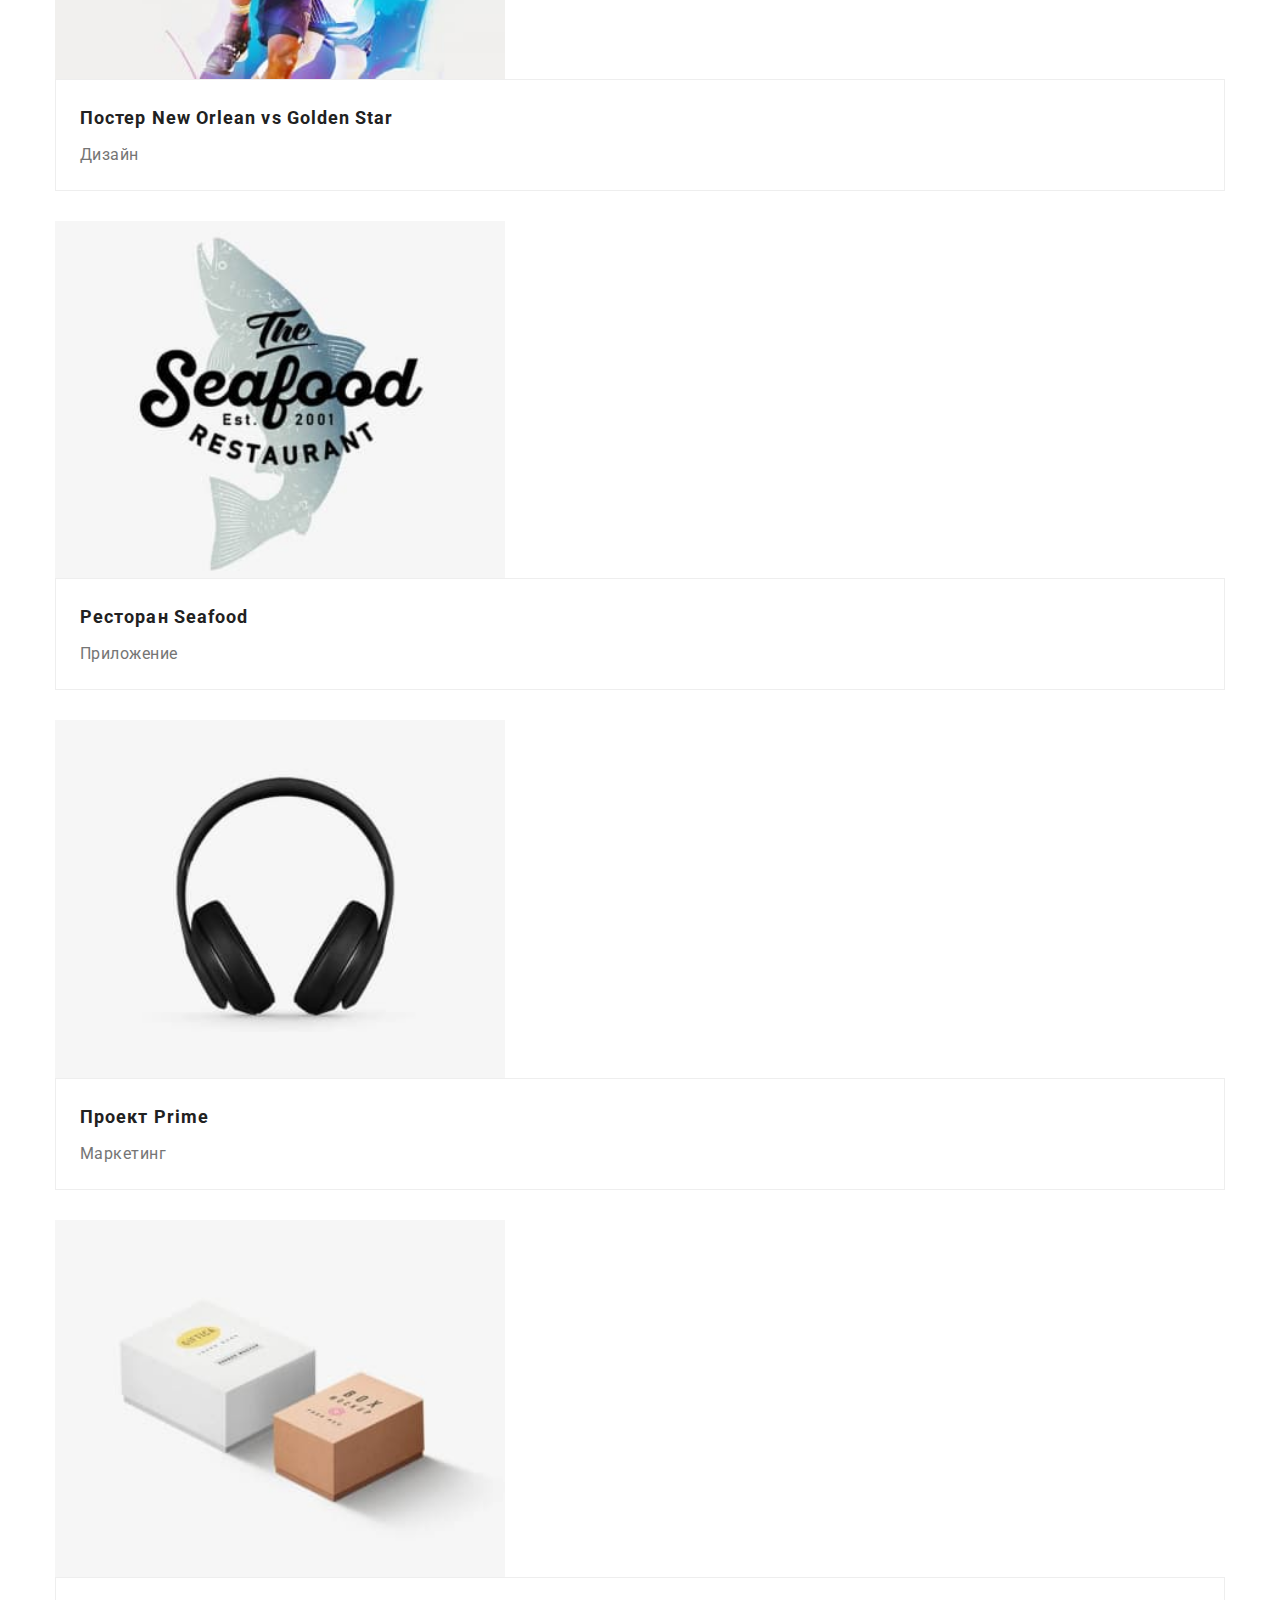
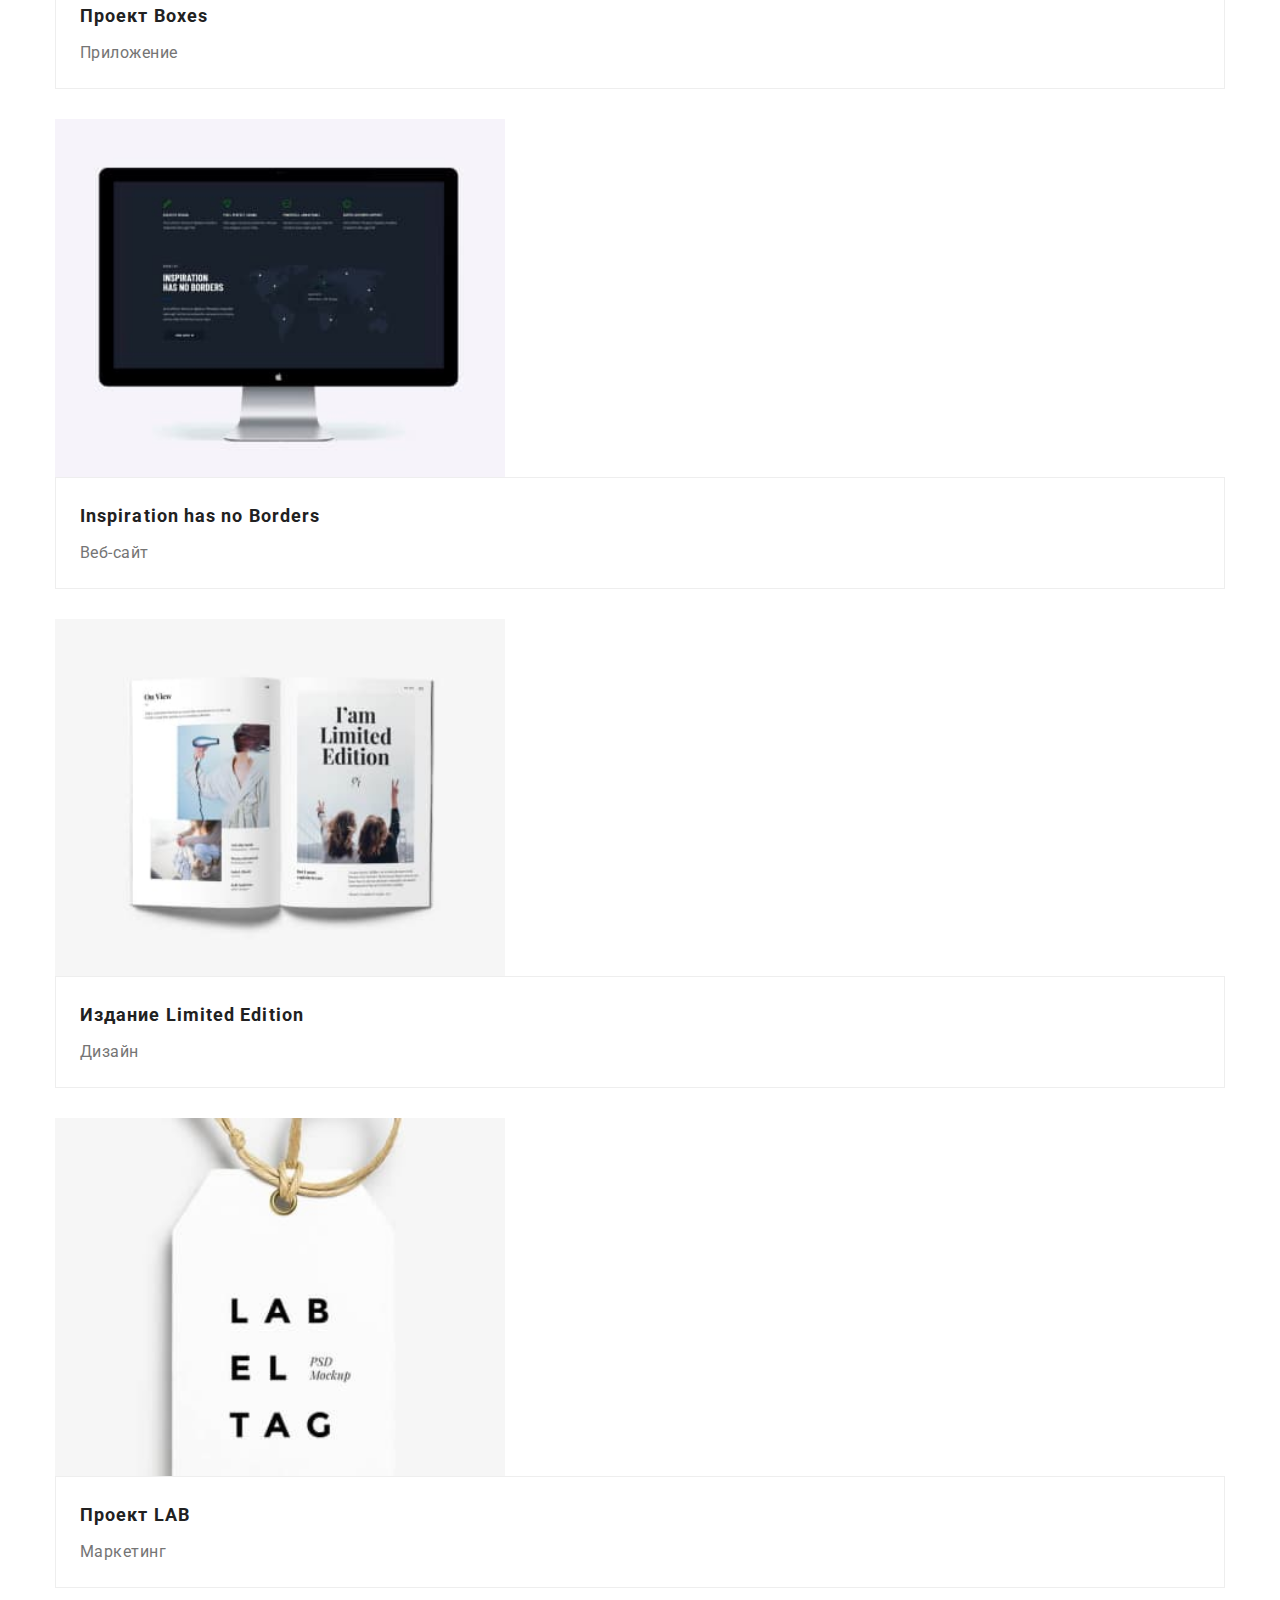
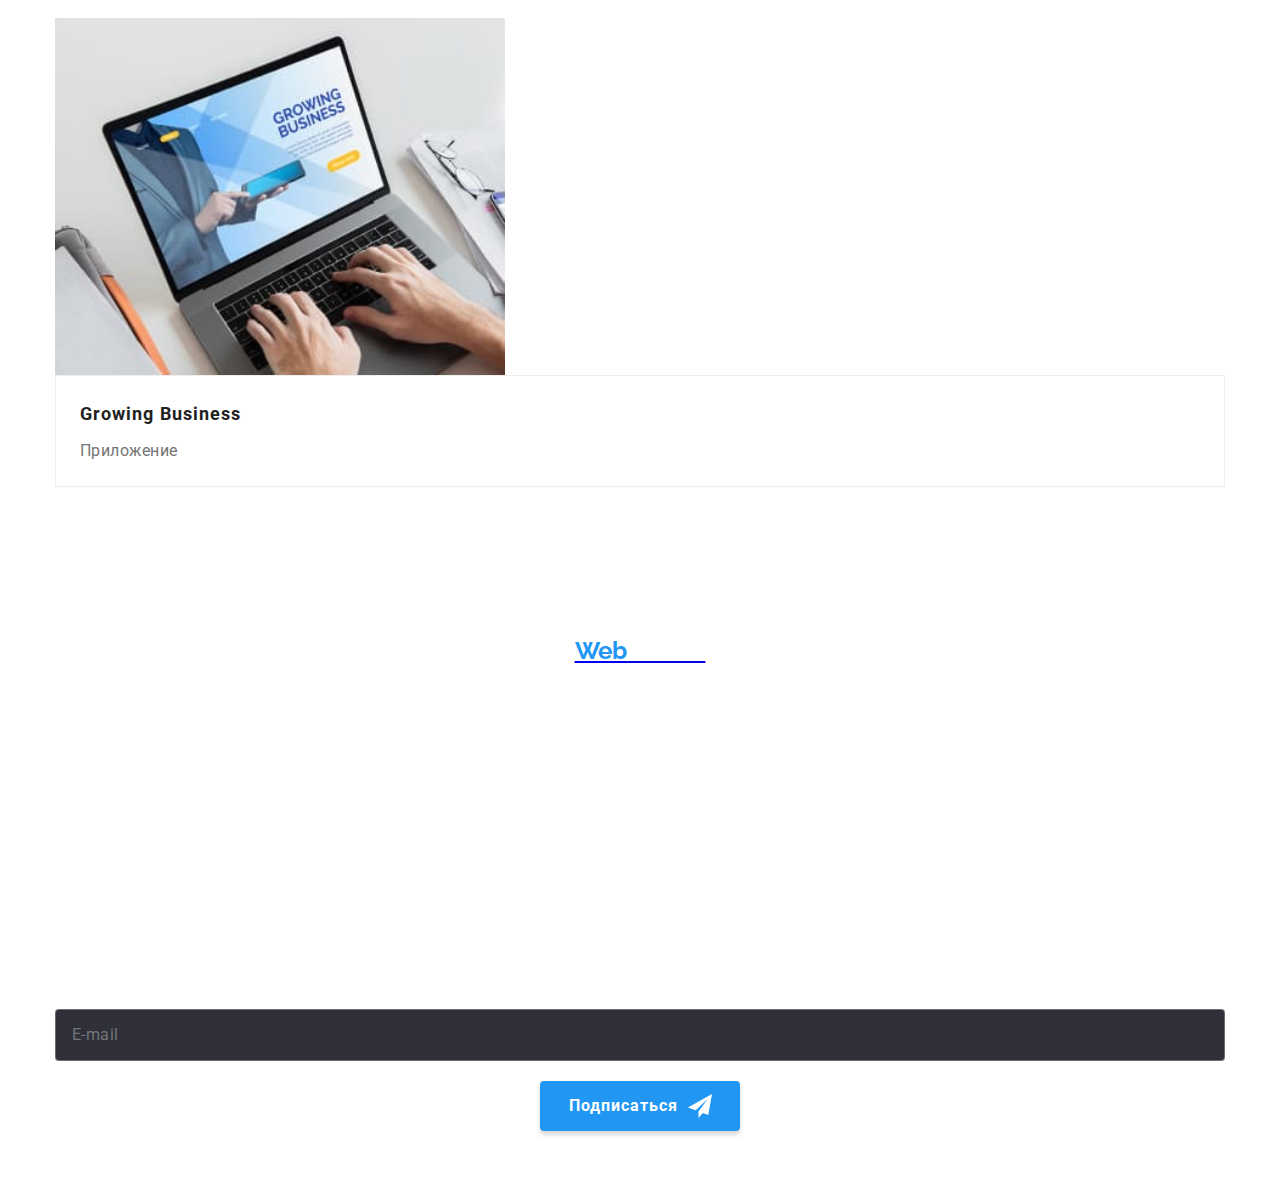
==== commit 7445eb8e: "add mibile without image adaptive" ====
--- a/portfolio.html
+++ b/portfolio.html
@@ -8,44 +8,84 @@
     <link rel="stylesheet" href="./css/main.min.css">
 </head>
 <body class="page">
-    <header class="header">
+     <header class="header">
         <div class="container">
-            <div class="header-box">
-                <nav class="nav-header">
-                    <ul class="nav-header__list list">
-                        <li class="nav-header__item">
-                            <a class="logo link" href="#">
-                                <span class="logo__basic-color">Web</span><span class="logo__color-basic-studio">Studio</span></a>
-                        </li>
-                        <li class="nav-header__item ">
-                            <a class="link nav-header__link " href="./index.html">Студия</a>
-                        </li>
-                        <li class="nav-header__item">
-                            <a class="nav-header__link link nav-header__link--active" href="./portfolio.html">Портфолио</a>
-                        </li>
-                        <li class="nav-header__item">
-                            <a class="nav-header__link link" href="#">Контакты</a>
-                        </li>
-                    </ul>
-                </nav>
-                <ul class="connection-list list">
-                    <li class="connection-list__item">
-                        <a class="connection-list__link link" href="mailto:info@devstudio.com">
-                            <svg width="16" height="12" class="connection-list__icon-mail">
-                        <use href="./images/icons.svg#icon-envelope"></use>
-                    </svg>info@devstudio.com</a>
-                    </li>
-                    <li class="connection-list__item"> 
-                        <a class="connection-list__link link" href="tel:+380961111111">
-                            <svg width="10" height="16" class="connection-list__icon-phone">
-                        <use href="./images/icons.svg#icon-smartphone"></use>
-                        </svg>+38 096 111 11 11</a>
-                    </li>
-                </ul>
-            </div>
+            <nav class="nav">
+                <a class="logo link" href="#">
+                    <span class="logo__basic-color">Web</span><span class="logo__color-basic-studio">Studio</span></a>
+                <button type="button" class="menu-button"
+                        aria-controls="menu-container"
+                        aria-expanded="false" 
+                        data-menu-button>
+                    <svg width="40" height="40" aria-label="Переключатель мобильного меню">
+                        <use href="./images/icons.svg#icon-cross" class="icon-cross"></use>
+                        <use href="./images/icons.svg#icon-menu" class="icon-menu"></use>
+                    </svg>
+                </button>
+                <div class="menu-container" id="menu-container" data-menu>
+                     <nav class="nav-header">
+                        <ul class="nav-header__list list">
+                            <li class="nav-header__item ">
+                                <a class="link nav-header__link nav-header__link--active" href="./index.html">Студия</a>
+                            </li>
+                            <li class="nav-header__item">
+                                <a class="nav-header__link link" href="./portfolio.html">Портфолио</a>
+                            </li>
+                            <li class="nav-header__item">
+                                <a class="nav-header__link link" href="#">Контакты</a>
+                            </li>
+                        </ul>
+                    </nav>
+                    <div class="container-contacts">
+                        <ul class="connection-list list">
+                            <li class="connection-list__item">
+                                <a class="connection-list__link link" href="mailto:info@devstudio.com">
+                                    <svg width="16" height="12" class="connection-list__icon-mail">
+                                <use href="./images/icons.svg#icon-envelope"></use>
+                            </svg>info@devstudio.com</a>
+                            </li>
+                            <li class="connection-list__item"> 
+                                <a class="connection-list__link link" href="tel:+380961111111">
+                                    <svg width="10" height="16" class="connection-list__icon-phone">
+                                <use href="./images/icons.svg#icon-smartphone"></use>
+                                </svg>+38 096 111 11 11</a>
+                            </li>
+                        </ul>
+                    </div>
+                    <div class="social-menu">
+                        <ul class="social-menu__list list">
+                            <li class="social-menu__item">
+                                <a class="social-menu__link link" href="#" aria-label="Instagram">
+                                Instagram
+                                
+                                </a>
+                            </li>
+                            <li class="social-menu__item">
+                                <a class="social-menu__link link" href="#" aria-label="Twitter">
+                                Twitter
+                                
+                                </a>
+                            </li>
+                            <li class="social-menu__item">
+                                <a class="social-menu__link link" href="#" aria-label="Facebook">
+                                Facebook
+                                </a>
+                            </li>
+                            <li class="social-menu__item">
+                                <a class="social-menu__link link" href="#" aria-label="Linkedin">
+                                Linkedin
+                                </a>
+                            </li>
+                        </ul>
+                    </div>
+                </div>
+            </nav>
+               
         </div>
     </header>
+
     <main>
+        <section class="section">
     <!--Our works-->
         <div class="container examples-work">
         <!--Заголовок спрячем-->
@@ -75,7 +115,7 @@
                     <li class="works__item">
                         <a href="#" class=" works__link link">
                             <div class="card-thumb">
-                                <img class="card-thumb__img" src="./images/website.jpg" alt="Технокряк" width="370">
+                                <img class="card-thumb__img" src="./images/website.jpg" alt="Технокряк" width="450">
                                 <div class="card-thumb__overlay">
                                     <p class="card-thumb__info-text">Технокряк это современная площадка распространения коронавируса. Компании используют эту платформу для цифрового шпионажа и атак на защищённые сервера конкурентов.</p>
                                 </div>
@@ -89,7 +129,7 @@
                     <li class="works__item">
                         <a href="#" class="works__link link">
                             <div class="card-thumb">
-                                <img class="card-thumb__img" src="./images/neworlean.jpg" alt="Постер New Orlean vs Golden Star" width="370">
+                                <img class="card-thumb__img" src="./images/neworlean.jpg" alt="Постер New Orlean vs Golden Star" width="450">
                                 <div class="card-thumb__overlay">
                                     <p class="card-thumb__info-text">Технокряк это современная площадка распространения коронавируса. Компании используют эту платформу для цифрового шпионажа и атак на защищённые сервера конкурентов.</p>
                                 </div>
@@ -103,7 +143,7 @@
                     <li class="works__item">
                         <a href="#" class="works__link link">
                             <div class="card-thumb">
-                                <img class="card-thumb__img" src="./images/seafood.jpg" alt="Ресторан Seafood" width="370" >
+                                <img class="card-thumb__img" src="./images/seafood.jpg" alt="Ресторан Seafood" width="450" >
                                 <div class="card-thumb__overlay">
                                     <p class="card-thumb__info-text">Технокряк это современная площадка распространения коронавируса. Компании используют эту платформу для цифрового шпионажа и атак на защищённые сервера конкурентов.</p>
                                 </div>
@@ -117,7 +157,7 @@
                     <li class="works__item">
                         <a href="#" class="works__link link">
                             <div class="card-thumb">
-                                <img class="card-thumb__img" src="./images/prime.jpg" alt="Проект Prime" width="370">
+                                <img class="card-thumb__img" src="./images/prime.jpg" alt="Проект Prime" width="450">
                                 <div class="card-thumb__overlay">
                                     <p class="card-thumb__info-text">Технокряк это современная площадка распространения коронавируса. Компании используют эту платформу для цифрового шпионажа и атак на защищённые сервера конкурентов.</p>
                                 </div>
@@ -131,7 +171,7 @@
                     <li class="works__item">
                         <a href="#" class="works__link link">
                             <div class="card-thumb">
-                                <img class="card-thumb__img" src="./images/boxes.jpg" alt="Проект Boxes" width="370">
+                                <img class="card-thumb__img" src="./images/boxes.jpg" alt="Проект Boxes" width="450">
                                 <div class="card-thumb__overlay">
                                     <p class="card-thumb__info-text">Технокряк это современная площадка распространения коронавируса. Компании используют эту платформу для цифрового шпионажа и атак на защищённые сервера конкурентов.</p>
                                 </div>
@@ -145,7 +185,7 @@
                     <li class="works__item">
                         <a href="#" class="works__link link">
                             <div class="card-thumb">
-                                <img class="card-thumb__img" src="./images/noborders.jpg" alt="Inspiration has no Borders" width="370">
+                                <img class="card-thumb__img" src="./images/noborders.jpg" alt="Inspiration has no Borders" width="450">
                                 <div class="card-thumb__overlay">
                                     <p class="card-thumb__info-text">Технокряк это современная площадка распространения коронавируса. Компании используют эту платформу для цифрового шпионажа и атак на защищённые сервера конкурентов.</p>
                                 </div>
@@ -159,7 +199,7 @@
                     <li class="works__item">
                         <a href="#" class="works__link link">
                             <div class="card-thumb">
-                                <img class="card-thumb__img" src="./images/limitededition.jpg" alt="Издание Limited Edition" width="370">
+                                <img class="card-thumb__img" src="./images/limitededition.jpg" alt="Издание Limited Edition" width="450">
                                 <div class="card-thumb__overlay">
                                     <p class="card-thumb__info-text">Технокряк это современная площадка распространения коронавируса. Компании используют эту платформу для цифрового шпионажа и атак на защищённые сервера конкурентов.</p>
                                 </div>
@@ -173,7 +213,7 @@
                     <li class="works__item">
                         <a href="#" class="works__link link">
                             <div class="card-thumb">
-                                <img class="card-thumb__img" src="./images/lab.jpg" alt="Проект LAB" width="370">
+                                <img class="card-thumb__img" src="./images/lab.jpg" alt="Проект LAB" width="450">
                                 <div class="card-thumb__overlay">
                                     <p class="card-thumb__info-text">Технокряк это современная площадка распространения коронавируса. Компании используют эту платформу для цифрового шпионажа и атак на защищённые сервера конкурентов.</p>
                                     </div>
@@ -187,7 +227,7 @@
                     <li class="works__item">
                         <a href="#" class="works__link link">
                             <div class="card-thumb">
-                                <img class="card-thumb__img" src="./images/grovingbusiness.jpg" alt="Growing Business" width="370">
+                                <img class="card-thumb__img" src="./images/grovingbusiness.jpg" alt="Growing Business" width="450">
                                 <div class="card-thumb__overlay">
                                     <p class="card-thumb__info-text">Технокряк это современная площадка распространения коронавируса. Компании используют эту платформу для цифрового шпионажа и атак на защищённые сервера конкурентов.</p>
                                 </div>
@@ -200,26 +240,27 @@
                     </li>
                 </ul>
             </div>
+            </section>
     </main>
-     <footer>
-        <section class="nav-footer">
+     <footer> 
+        <section class="nav-footer section">
             <div class="container nav-footer__container"> 
-                <div class="container-adress">
+                <div class="container-address">
                     <a class="logo logo--change-color" href="#"><span class="logo__basic-color">Web</span><span class="logo__color-basic-studio--inverse">Studio</span></a>
-                        <address class="address">
-                            <ul class="address-list list">
-                                <li class="address-list__item">
-                                    <a class="address-list__contacts address-list__contacts--white-color link"
-                                        href="https://www.google.com.ua/maps/place/%D0%B1%D1%83%D0%BB.+%D0%9B%D0%B5%D1%81%D0%B8+%D0%A3%D0%BA%D1%80%D0%B0%D0%B8%D0%BD%D0%BA%D0%B8,+26,+%D0%9A%D0%B8%D0%B5%D0%B2,+02000/@50.4235356,30.5338797,17z/data=!4m5!3m4!1s0x40d4cf0e033ecbe9:0x57a4dffefec77da0!8m2!3d50.4265807!4d30.5383859?hl=ru"><span class="street">г. Киев, пр-т Леси Украинки, 26</span></a>
-                                </li>
-                                <li class="address-list__item">
-                                    <a class="address-list__contacts link" href="mailto:info@example.com">info@example.com</a>
-                                </li>
-                                <li class="address-list__item">
-                                    <a class="address-list__contacts link" href="tel:380991111111">+38 099 111 11 11</a>
-                                </li>
-                            </ul>
-                        </address>
+                    <address class="address">
+                        <ul class="address-list list">
+                            <li class="address-list__item">
+                                <a class="address-list__contacts address-list__contacts--white-color link"
+                                    href="https://www.google.com.ua/maps/place/%D0%B1%D1%83%D0%BB.+%D0%9B%D0%B5%D1%81%D0%B8+%D0%A3%D0%BA%D1%80%D0%B0%D0%B8%D0%BD%D0%BA%D0%B8,+26,+%D0%9A%D0%B8%D0%B5%D0%B2,+02000/@50.4235356,30.5338797,17z/data=!4m5!3m4!1s0x40d4cf0e033ecbe9:0x57a4dffefec77da0!8m2!3d50.4265807!4d30.5383859?hl=ru"><span class="street">г. Киев, пр-т Леси Украинки, 26</span></a>
+                            </li>
+                            <li class="address-list__item">
+                                <a class="address-list__contacts link" href="mailto:info@example.com">info@example.com</a>
+                            </li>
+                            <li class="address-list__item">
+                                <a class="address-list__contacts link" href="tel:380991111111">+38 099 111 11 11</a>
+                            </li>
+                        </ul>
+                    </address>
                 </div>
                 <div class="invitation">
                     <h2 class="invitation__title">Присоединяйтесь</h2>
@@ -264,12 +305,13 @@
                         <svg class="form__icon" width="24" height="24">
                             <use href='./images/send.svg#icon-send'></use>
                         </svg> 
-                    </button>
+                    </button> 
                     </div>
                 </form>    
             </div>
         </section>
     </footer>
     <script src="./js/modal.js"></script>
+    <script src="./js/menu.js"></script>
 </body>
 </html>
--- a/css/main.min.css
+++ b/css/main.min.css
@@ -4,5 +4,5 @@
  Consolas,  'Liberation Mono',  Menlo,- monospace;font-size:1em}small{font-size:80%}sub,sup{font-size:75%;line-height:0;position:relative;vertical-align:baseline}sub{bottom:-0.25em}sup{top:-0.5em}table{text-indent:0;border-color:inherit}button,input,optgroup,select,textarea{font-family:inherit;font-size:100%;line-height:1.15;margin:0}button,select{text-transform:none}button,[type='button'],[type='reset'],[type='submit']{-webkit-appearance:button}::-moz-focus-inner{border-style:none;padding:0}:-moz-focusring{outline:1px dotted ButtonText}:-moz-ui-invalid{box-shadow:none}legend{padding:0}progress{vertical-align:baseline}::-webkit-inner-spin-button,::-webkit-outer-spin-button{height:auto}[type='search']{-webkit-appearance:textfield;outline-offset:-2px}::-webkit-search-decoration{-webkit-appearance:none}::-webkit-file-upload-button{-webkit-appearance:button;font:inherit}summary{display:list-item}.page{color:var(--primery-text-color);background-color:var(--primery-bg-color);font-family:roboto, sans-serif;letter-spacing:0.03em;font-size:14px;line-height:1.714}.container{padding-right:15px;padding-left:15px;margin:0 auto}@media screen and (max-width: 480px){.container{width:480px}}@media screen and (min-width: 768px){.container{width:768px}}@media screen and (min-width: 1200px){.container{width:1200px}}.link{text-decoration:none}h1,h2,h3,h4,h5,h6,ul{margin-top:0;margin-bottom:0;padding-left:0}.list{list-style:none}.section{padding:60px 0}.instruments,.work,.example-work{background:var(--primery-bg-color)}.header{position:relative;border-bottom:1px solid #ECECEC}.header .nav{display:-webkit-box;display:-webkit-flex;display:-ms-flexbox;display:flex;-webkit-box-pack:justify;-webkit-justify-content:space-between;-ms-flex-pack:justify;justify-content:space-between;-webkit-box-align:center;-webkit-align-items:center;-ms-flex-align:center;align-items:center;min-height:60px}.menu-button{display:-webkit-inline-box;display:-webkit-inline-flex;display:-ms-inline-flexbox;display:inline-flex;border:none;padding:0;margin:0;background-color:transparent}.menu-container{display:none;position:absolute;top:100%;left:0;width:100%;height:100%;background-color:turquoise}.menu-container.is-open{display:block}.menu-button .icon-cross{display:none}.menu-button.is-open .icon-cross{display:block}.menu-button.is-open .icon-menu{display:none}.logo{display:inline-block;font-family:Raleway, sans-serif;font-weight:700;font-size:24px;line-height:1.166}.logo .logo__basic-color{color:var(--accent-color)}.logo .logo__color-basic-studio{color:#000000}.nav-header{display:none;position:absolute;top:100%;left:0;width:100%}.nav-header .nav-header__link{color:inherit;font-weight:500;line-height:1.143;letter-spacing:0.02em;-webkit-transition:color var(--time-transition) var(--cubic);-o-transition:color var(--time-transition) var(--cubic);transition:color var(--time-transition) var(--cubic)}.nav-header .nav-header__link:hover,.nav-header .nav-header__link:focus{color:var(--accent-color)}.nav-header .nav-header__link--active{color:var(--accent-color)}.nav-header::after{content:"";display:block;position:relative;width:100%;height:4px;top:29px;background-color:var(--accent-color);-webkit-border-radius:2px;border-radius:2px}.container-contacts{display:none}.connection-list .connection-list__icon-mail,.connection-list .connection-list__icon-phone{-webkit-transition:fill var(--time-transition) var(--cubic);-o-transition:fill var(--time-transition) var(--cubic);transition:fill var(--time-transition) var(--cubic)}.connection-list .connection-list__link{color:inherit;font-weight:500;line-height:1.143;letter-spacing:0.02em;-webkit-transition:color var(--time-transition) var(--cubic);-o-transition:color var(--time-transition) var(--cubic);transition:color var(--time-transition) var(--cubic)}.connection-list .connection-list__link:hover,.connection-list .connection-list__link:focus{color:var(--accent-color)}.connection-list .connection-list__link:hover .connection-list__icon-mail,.connection-list .connection-list__link:focus .connection-list__icon-mail,.connection-list .connection-list__link:hover .connection-list__icon-phone,.connection-list .connection-list__link:focus .connection-list__icon-phone{fill:var(--accent-color)}.hero-container{width:480px;background-color:#C4C4C4;background-image:-webkit-gradient(linear, left top, left bottom, from(rgba(47,48,58,0.4)), to(rgba(47,48,58,0.4))),url(../images/bg-hero.jpg);background-image:-webkit-linear-gradient(rgba(47,48,58,0.4), rgba(47,48,58,0.4)),url(../images/bg-hero.jpg);background-image:-o-linear-gradient(rgba(47,48,58,0.4), rgba(47,48,58,0.4)),url(../images/bg-hero.jpg);background-image:linear-gradient(rgba(47,48,58,0.4), rgba(47,48,58,0.4)),url(../images/bg-hero.jpg);-webkit-background-size:cover;background-size:cover;text-align:center;padding:118px 60px}.hero-container .hero-container__title{margin-bottom:30px;color:var(--color-hero);font-weight:900;font-size:26px;line-height:1.62;letter-spacing:0.06em;text-transform:uppercase}.hero-container .hero-container__button,.hero-container .modal-submit{background-color:var(--accent-color);color:var(--color-button);width:200px;margin-bottom:0px;padding:10px 32px;cursor:pointer;font-weight:700;font-size:16px;line-height:1.875;-webkit-box-shadow:0px 4px 4px rgba(0,0,0,0.15);box-shadow:0px 4px 4px rgba(0,0,0,0.15);-webkit-border-radius:4px;border-radius:4px;border:none}.backdrop{position:fixed;top:0;left:0;width:100%;height:100%;background-color:rgba(0,0,0,0.2);opacity:1;-webkit-transition:opacity var(--time-transition) var(--cubic);-o-transition:opacity var(--time-transition) var(--cubic);transition:opacity var(--time-transition) var(--cubic);overflow-y:scroll}.backdrop--is-hidden{opacity:0;pointer-events:none}.backdrop--is-hidden .modal{-webkit-transform:translate(-50%, -50%) scale(0.5);-ms-transform:translate(-50%, -50%) scale(0.5);transform:translate(-50%, -50%) scale(0.5)}.modal{position:absolute;top:50%;left:50%;-webkit-transform:translate(-50%, -50%) scale(1);-ms-transform:translate(-50%, -50%) scale(1);transform:translate(-50%, -50%) scale(1);-webkit-transition:-webkit-transform var(--time-transition) var(--cubic);transition:-webkit-transform var(--time-transition) var(--cubic);-o-transition:transform var(--time-transition) var(--cubic);transition:transform var(--time-transition) var(--cubic);transition:transform var(--time-transition) var(--cubic), -webkit-transform var(--time-transition) var(--cubic);width:528px;height:581px;padding:40px 40px;background-color:#fff;-webkit-box-shadow:0px 1px 3px rgba(0,0,0,0.12),0px 1px 1px rgba(0,0,0,0.14),0px 2px 1px rgba(0,0,0,0.2);box-shadow:0px 1px 3px rgba(0,0,0,0.12),0px 1px 1px rgba(0,0,0,0.14),0px 2px 1px rgba(0,0,0,0.2);-webkit-border-radius:4px;border-radius:4px}.modal .modal__close{position:absolute;top:8px;right:8px;width:30px;height:30px;background:#FFFFFF;border:1px solid rgba(0,0,0,0.1);-webkit-box-sizing:border-box;box-sizing:border-box;-webkit-border-radius:50%;border-radius:50%}.modal .modal__icon{position:absolute;width:50%;height:50%;-webkit-transform:translate(-50%, -50%);-ms-transform:translate(-50%, -50%);transform:translate(-50%, -50%);fill:#000000;cursor:pointer}.modal .modal__title{font-weight:bold;font-size:20px;line-height:1.15;margin:0 0 12px 0}.modal .modal-submit{margin-bottom:40px}.modal-container{position:relative}.modal-container .modal-container__field{display:block;text-align:start;font-size:12px;line-height:14px;letter-spacing:0.01em;color:var(--secondary-text-color);margin-bottom:10px}.modal-container .modal-container__field--check:checked ~ .modal-container__checkbox-icon{background-image:url(../images/iconcheck.svg);-webkit-background-size:contain;background-size:contain;background-repeat:no-repeat;background-position:center;background-color:var(--accent-color);border-color:var(--accent-color);-webkit-background-clip:border-box;background-clip:border-box}.modal-container .modal-container__form,.modal-container .modal-container__comments{width:100%;height:40px;border:1px solid rgba(164,148,148,0.2);-webkit-border-radius:4px;border-radius:4px;margin-top:4px;padding-left:42px;outline:none;-webkit-transition:border var(--time-transition) var(--cubic);-o-transition:border var(--time-transition) var(--cubic);transition:border var(--time-transition) var(--cubic)}.modal-container .modal-container__comments{width:448px;height:120px;padding:12px 16px;margin-bottom:20px;resize:none}.modal-container .modal-container__icon{position:absolute;top:50%;left:12px;fill:var(--primery-text-color);-webkit-transition:fill var(--time-transition) var(--cubic);-o-transition:fill var(--time-transition) var(--cubic);transition:fill var(--time-transition) var(--cubic)}.modal-container:focus-within .modal-container__icon{fill:var(--accent-color)}.modal-container:focus-within .modal-container__form,.modal-container:focus-within .modal-container__comments{border:1px solid #2196F3;-webkit-border-radius:4px;border-radius:4px}.modal-container .modal-container__checkbox{margin:0 auto;position:relative;display:-webkit-box;display:-webkit-flex;display:-ms-flexbox;display:flex;-webkit-box-align:center;-webkit-align-items:center;-ms-flex-align:center;align-items:center;-webkit-box-pack:center;-webkit-justify-content:center;-ms-flex-pack:center;justify-content:center;font-size:14px;line-height:1.71;color:var(--secondary-text-color);padding-left:20px;margin-bottom:30px}.modal-container .modal-container__checkbox-icon{position:absolute;left:10px;width:16px;height:15px;background:#FFFFFF;cursor:pointer;border:2px solid var(--primery-text-color);-webkit-box-shadow:0px 1px 3px rgba(0,0,0,0.12),0px 1px 1px rgba(0,0,0,0.14),0px 2px 1px rgba(0,0,0,0.2);box-shadow:0px 1px 3px rgba(0,0,0,0.12),0px 1px 1px rgba(0,0,0,0.14),0px 2px 1px rgba(0,0,0,0.2);-webkit-border-radius:4px;border-radius:4px;-webkit-transition:background-color var(--cubic) var(--time-transition),border-color var(--cubic) var(--time-transition),-webkit-background-clip var(--cubic) var(--time-transition);transition:background-color var(--cubic) var(--time-transition),border-color var(--cubic) var(--time-transition),-webkit-background-clip var(--cubic) var(--time-transition);-o-transition:background-color var(--cubic) var(--time-transition),border-color var(--cubic) var(--time-transition),background-clip var(--cubic) var(--time-transition);transition:background-color var(--cubic) var(--time-transition),border-color var(--cubic) var(--time-transition),background-clip var(--cubic) var(--time-transition);transition:background-color var(--cubic) var(--time-transition),border-color var(--cubic) var(--time-transition),background-clip var(--cubic) var(--time-transition),-webkit-background-clip var(--cubic) var(--time-transition)}.modal-container .modal-container__form-link{color:var(--accent-color);margin-left:5px}.modal-container .visually-hidden{position:absolute;width:1px;height:1px;margin:-1px;padding:0;overflow:hidden;border:0;clip:rect(0 0 0 0)}.instruments .icon-container{text-align:center;margin-bottom:30px;padding:15px 0;background-color:var(--bg-color-instruments);-webkit-border-radius:4px;border-radius:4px}.instruments .instruments__title{margin-bottom:10px;font-weight:bold;line-height:1.142;text-align:center;text-transform:uppercase}.instruments .instruments__text{margin:0;font-size:14px;line-height:1.71;color:var(--secondary-text-color)}.instruments .instruments__item{padding-bottom:30px}.instruments .instruments__item:last-child{padding-bottom:0}.section-team{background:#f5f4fa}.section-team .section-team__title{font-weight:700;font-size:36px;line-height:1.166;text-align:center;margin-bottom:50px}.section-team .team__item{display:block;text-align:center;background-color:var(--primery-bg-color);-webkit-box-shadow:0px 1px 3px rgba(0,0,0,0.12),0px 1px 1px rgba(0,0,0,0.14),0px 2px 1px rgba(0,0,0,0.2);box-shadow:0px 1px 3px rgba(0,0,0,0.12),0px 1px 1px rgba(0,0,0,0.14),0px 2px 1px rgba(0,0,0,0.2);-webkit-border-radius:0px 0px 4px 4px;border-radius:0px 0px 4px 4px}@media screen and (min-width: 480px){.section-team .team__item{width:480px}}.section-team .team__item:not(:last-child){margin-bottom:30px}.section-team .team__name{font-weight:500;font-size:16px;line-height:1.187;text-align:center;margin-bottom:10px}.section-team .team__profession{color:var(--secondary-text-color);font-weight:normal;font-size:16px;line-height:1.187;margin:0 0 16px 0}.section-team .team__foto{min-width:450px;display:block;margin-bottom:30px}.section-work{display:none}@media screen and (min-width: 1200px){.section-work{display:block}}.section-work .work__title{font-weight:700;font-size:36px;line-height:1.166}.section-work .work__title-thumb{background:rgba(47,48,58,0.8);font-weight:bold;font-size:14px;line-height:1.142;text-align:center;letter-spacing:0.03em;text-transform:uppercase;color:#ffffff}.social-team{display:-webkit-box;display:-webkit-flex;display:-ms-flexbox;display:flex;-webkit-box-pack:center;-webkit-justify-content:center;-ms-flex-pack:center;justify-content:center;-webkit-box-align:center;-webkit-align-items:center;-ms-flex-align:center;align-items:center}.social-team .social-team__item{width:44px;height:44px;margin-bottom:24px}.social-team .social-team__icon{background-position:center;fill:currentColor;-webkit-transition:fill var(--time-transition) var(--cubic);-o-transition:fill var(--time-transition) var(--cubic);transition:fill var(--time-transition) var(--cubic)}.social-team .social-team__link{display:-webkit-inline-box;display:-webkit-inline-flex;display:-ms-inline-flexbox;display:inline-flex;-webkit-box-pack:center;-webkit-justify-content:center;-ms-flex-pack:center;justify-content:center;-webkit-box-align:center;-webkit-align-items:center;-ms-flex-align:center;align-items:center;-webkit-border-radius:50%;border-radius:50%;width:100%;height:100%;color:var(--color-icon);-webkit-transition:background-color var(--time-transition) var(--cubic);-o-transition:background-color var(--time-transition) var(--cubic);transition:background-color var(--time-transition) var(--cubic)}.social-team .social-team__link:hover,.social-team .social-team__link:focus{background-color:var(--accent-color)}.social-team .social-team__link:hover .social-team__icon,.social-team .social-team__link:focus .social-team__icon{fill:#fff}.social-team .social-team__item:not(:first-child){margin-left:10px}.section__title{margin-bottom:30px;font-weight:bold;font-size:28px;line-height:1.178;text-align:center;color:var(--primery-text-color)}.customers-list{display:-webkit-box;display:-webkit-flex;display:-ms-flexbox;display:flex;-webkit-flex-wrap:wrap;-ms-flex-wrap:wrap;flex-wrap:wrap;margin:-15px}.customers-list__item{display:-webkit-box;display:-webkit-flex;display:-ms-flexbox;display:flex;-webkit-box-pack:center;-webkit-justify-content:center;-ms-flex-pack:center;justify-content:center;-webkit-box-align:center;-webkit-align-items:center;-ms-flex-align:center;align-items:center;margin:15px;padding:16px 0;-webkit-flex-basis:-webkit-calc((100% - 4 * 15px) / 2);-ms-flex-preferred-size:calc((100% - 4 * 15px) / 2);flex-basis:calc((100% - 4 * 15px) / 2);border:1px solid #AFB1B8;-webkit-border-radius:4px;border-radius:4px;-webkit-transition:border-color var(--time-transition) var(--cubic);-o-transition:border-color var(--time-transition) var(--cubic);transition:border-color var(--time-transition) var(--cubic)}@media screen and (min-width: 768px){.customers-list__item{-webkit-flex-basis:-webkit-calc((100% - 6 * 15px) / 3);-ms-flex-preferred-size:calc((100% - 6 * 15px) / 3);flex-basis:calc((100% - 6 * 15px) / 3)}}.customers-list__item:nth-last-child(-n+2){margin-bottom:0px}.customers-list__item:hover,.customers-list__item:focus{border-color:var(--accent-color)}.customers-list__item .customers-list__link{color:var(--color-icon)}.customers-list__item .customers-list__icon{fill:currentColor;-webkit-transition:fill var(--time-transition) var(--cubic);-o-transition:fill var(--time-transition) var(--cubic);transition:fill var(--time-transition) var(--cubic)}.customers-list__item:hover .customers-list__icon,.customers-list__item:focus .customers-list__icon{fill:var(--accent-color)}.examples-list{-webkit-box-pack:center;-webkit-justify-content:center;-ms-flex-pack:center;justify-content:center;padding-top:94px;padding-bottom:50px}.examples-list .examples-list__item:not(:first-child){margin-left:8px}.examples-list .examples-list__button{color:var(--primery-text-color);background-color:var(--buttom-bg-color-potfolio);font-weight:500;font-size:16px;line-height:1.62;text-align:center;cursor:pointer;border:none;-webkit-border-radius:4px;border-radius:4px;padding:6px 22px;-webkit-transition:background-color var(--time-transition) var(--cubic),color var(--time-transition) var(--cubic),-webkit-box-shadow var(--time-transition) var(--cubic);transition:background-color var(--time-transition) var(--cubic),color var(--time-transition) var(--cubic),-webkit-box-shadow var(--time-transition) var(--cubic);-o-transition:background-color var(--time-transition) var(--cubic),color var(--time-transition) var(--cubic),box-shadow var(--time-transition) var(--cubic);transition:background-color var(--time-transition) var(--cubic),color var(--time-transition) var(--cubic),box-shadow var(--time-transition) var(--cubic);transition:background-color var(--time-transition) var(--cubic),color var(--time-transition) var(--cubic),box-shadow var(--time-transition) var(--cubic),-webkit-box-shadow var(--time-transition) var(--cubic)}.examples-list .examples-list__button:hover,.examples-list .examples-list__button:focus{background-color:var(--accent-color);color:var(--color-button);-webkit-box-shadow:0px 3px 1px rgba(0,0,0,0.1),0px 1px 2px rgba(0,0,0,0.08),0px 2px 2px rgba(0,0,0,0.12);box-shadow:0px 3px 1px rgba(0,0,0,0.1),0px 1px 2px rgba(0,0,0,0.08),0px 2px 2px rgba(0,0,0,0.12)}.works{-webkit-flex-wrap:wrap;-ms-flex-wrap:wrap;flex-wrap:wrap;padding-bottom:94px}.works .works__item{-webkit-box-sizing:border-box;box-sizing:border-box}.works .works__item:not(:nth-child(3n)){background-color:var(--bg-card-portfolio);margin-right:30px}.works .works__item:not(:nth-last-child(-n+3)){margin-bottom:30px}.works .works__link{display:block;text-decoration:none;color:var(--primery-text-color);-webkit-transition:-webkit-box-shadow var(--time-transition) var(--cubic);transition:-webkit-box-shadow var(--time-transition) var(--cubic);-o-transition:box-shadow var(--time-transition) var(--cubic);transition:box-shadow var(--time-transition) var(--cubic);transition:box-shadow var(--time-transition) var(--cubic), -webkit-box-shadow var(--time-transition) var(--cubic)}.works .works__link:hover{-webkit-box-shadow:0px 1px 1px rgba(0,0,0,0.12),0px 4px 4px rgba(0,0,0,0.06),1px 4px 6px rgba(0,0,0,0.16);box-shadow:0px 1px 1px rgba(0,0,0,0.12),0px 4px 4px rgba(0,0,0,0.06),1px 4px 6px rgba(0,0,0,0.16)}.card-thumb{position:relative;overflow:hidden}.card-thumb .card-thumb__img{display:block;max-width:370px}.card-thumb .card-thumb__overlay{position:absolute;top:0;left:0;width:100%;height:100%;padding:63px 24px 63px 24px;font-size:18px;line-height:1.56;letter-spacing:0.03em;color:#FFFFFF;opacity:0;background-color:rgba(33,150,243,0.9);-webkit-transform:translateY(100%);-ms-transform:translateY(100%);transform:translateY(100%);-webkit-transition:opacity var(--time-transition) var(--cubic),-webkit-transform var(--time-transition) var(--cubic);transition:opacity var(--time-transition) var(--cubic),-webkit-transform var(--time-transition) var(--cubic);-o-transition:opacity var(--time-transition) var(--cubic),transform var(--time-transition) var(--cubic);transition:opacity var(--time-transition) var(--cubic),transform var(--time-transition) var(--cubic);transition:opacity var(--time-transition) var(--cubic),transform var(--time-transition) var(--cubic),-webkit-transform var(--time-transition) var(--cubic)}.card-thumb .card-thumb__info-text{margin:0 0}.card-thumb__meta{border:1px solid #EEEEEE;padding:20px 24px;-webkit-box-shadow:0px 1px 1px rgba(0,0,0,0.12),0;box-shadow:0px 1px 1px rgba(0,0,0,0.12),0}.card-thumb__meta .card-thumb__name{font-weight:700;font-size:18px;line-height:2;letter-spacing:0.06em;margin-bottom:4px}.card-thumb__meta .card-thumb__category{color:var(--secondary-text-color);font-size:16px;line-height:1.87;letter-spacing:0.03em;margin-bottom:0;margin-top:0}.works__link:hover .card-thumb__overlay,.works__link:focus .card-thumb__overlay{opacity:1;-webkit-transform:translateY(0);-ms-transform:translateY(0);transform:translateY(0)}.nav-footer{background-color:var(--secondary-bg-color)}.container-address{text-align:center;margin-bottom:60px}.address-list__item:not(:last-child){margin-bottom:8px}.address-list__contacts{color:rgba(255,255,255,0.6);font-style:normal;font-weight:400;color:#ffffff99;-webkit-transition:color 250ms cubic-bezier(0.4, 0, 0.2, 1);-o-transition:color 250ms cubic-bezier(0.4, 0, 0.2, 1);transition:color 250ms cubic-bezier(0.4, 0, 0.2, 1)}.address-list__contacts:hover,.address-list__contacts:focus{color:var(--accent-color)}.address-list__contacts--white-color{color:#ffffff}.logo--change-color{display:inline-block;margin-bottom:20px}.logo__color-basic-studio--inverse{color:#ffffff}.invitation{text-align:center;margin-bottom:60px}.invitation .invitation__title{margin-bottom:20px;font-size:14px;letter-spacing:0.03em;font-weight:700;line-height:1.14;text-transform:uppercase;color:#FFFFFF}.social-list{display:-webkit-box;display:-webkit-flex;display:-ms-flexbox;display:flex;-webkit-box-pack:center;-webkit-justify-content:center;-ms-flex-pack:center;justify-content:center}.social-list .social-list__item{display:-webkit-box;display:-webkit-flex;display:-ms-flexbox;display:flex;width:44px;height:44px}.social-list .social-list__item:not(:last-child){margin-right:10px}.social-list .social-list__link{display:-webkit-box;display:-webkit-flex;display:-ms-flexbox;display:flex;width:100%;height:100%;-webkit-box-pack:center;-webkit-justify-content:center;-ms-flex-pack:center;justify-content:center;-webkit-box-align:center;-webkit-align-items:center;-ms-flex-align:center;align-items:center;-webkit-border-radius:50%;border-radius:50%;background-color:rgba(255,255,255,0.1);fill:#ffffff;-webkit-transition:background-color var(--time-transition) var(--cubic);-o-transition:background-color var(--time-transition) var(--cubic);transition:background-color var(--time-transition) var(--cubic)}.social-list .social-list__link:hover,.social-list .social-list__link:focus{background-color:var(--accent-color)}.form{text-align:center}.form .form__title{margin:0 0 20px 0;font-size:14px;font-weight:700;line-height:1.14;text-transform:uppercase;color:#FFFFFF}.form .form-container{margin-top:20px}.form .form__input{width:100%;margin-bottom:20px;padding:15px 0 15px 16px;-webkit-box-sizing:border-box;box-sizing:border-box;border:1px solid rgba(255,255,255,0.3);-webkit-border-radius:4px;border-radius:4px;font-size:16px;line-height:1.25;letter-spacing:0.03em;background:#2F303A;color:rgba(255,255,255,0.6)}.form .form__submit{position:relative;width:200px;font-weight:700;font-size:16px;line-height:1.87;letter-spacing:0.06em;padding:10px 62px 10px 29px;background:var(--accent-color);-webkit-box-shadow:0px 4px 4px rgba(0,0,0,0.15);box-shadow:0px 4px 4px rgba(0,0,0,0.15);border:none;-webkit-border-radius:4px;border-radius:4px;cursor:pointer;color:#FFFFFF}.form .form__icon{display:block;position:absolute;top:13px;right:28px;fill:#ffffff}
+ monospace;font-size:1em}small{font-size:80%}sub,sup{font-size:75%;line-height:0;position:relative;vertical-align:baseline}sub{bottom:-0.25em}sup{top:-0.5em}table{text-indent:0;border-color:inherit}button,input,optgroup,select,textarea{font-family:inherit;font-size:100%;line-height:1.15;margin:0}button,select{text-transform:none}button,[type='button'],[type='reset'],[type='submit']{-webkit-appearance:button}::-moz-focus-inner{border-style:none;padding:0}:-moz-focusring{outline:1px dotted ButtonText}:-moz-ui-invalid{box-shadow:none}legend{padding:0}progress{vertical-align:baseline}::-webkit-inner-spin-button,::-webkit-outer-spin-button{height:auto}[type='search']{-webkit-appearance:textfield;outline-offset:-2px}::-webkit-search-decoration{-webkit-appearance:none}::-webkit-file-upload-button{-webkit-appearance:button;font:inherit}summary{display:list-item}.page{color:var(--primery-text-color);background-color:var(--primery-bg-color);font-family:roboto, sans-serif;letter-spacing:0.03em;font-size:14px;line-height:1.714;overflow-x:hidden}.container{padding-right:15px;padding-left:15px;margin:0 auto}@media screen and (max-width: 480px){.container{width:480px}}@media screen and (min-width: 768px){.container{width:768px}}@media screen and (min-width: 1200px){.container{width:1200px}}.link{text-decoration:none}h1,h2,h3,h4,h5,h6,ul{margin-top:0;margin-bottom:0;padding-left:0}.list{list-style:none}.section{padding:60px 0}.instruments,.work,.example-work{background:var(--primery-bg-color)}.header{position:relative;border-bottom:1px solid #ECECEC}@media screen and (max-width: 480px){.header{width:480px}}.header .nav{display:-webkit-box;display:-webkit-flex;display:-ms-flexbox;display:flex;-webkit-box-pack:justify;-webkit-justify-content:space-between;-ms-flex-pack:justify;justify-content:space-between;-webkit-box-align:center;-webkit-align-items:center;-ms-flex-align:center;align-items:center;min-height:60px}.header .menu-button{display:-webkit-inline-box;display:-webkit-inline-flex;display:-ms-inline-flexbox;display:inline-flex;border:none;padding:0;margin:0;background-color:transparent;z-index:3}@media screen and (min-width: 768px){.header .menu-button{display:none}}@media screen and (max-width: 767px){.header .menu-container{display:none;position:absolute;top:0;left:0;width:100%;height:796px;padding:48px 48px 48px 40px;background-color:var(--primery-bg-color);z-index:2}.header .menu-container.is-open{display:block}}.header .menu-button .icon-cross{display:none}.header .menu-button.is-open .icon-cross{display:block}.header .menu-button.is-open .icon-menu{display:none}.logo{display:inline-block;font-family:Raleway, sans-serif;font-weight:700;font-size:24px;line-height:1.166}.logo .logo__basic-color{color:var(--accent-color)}.logo .logo__color-basic-studio{color:#000000}.nav-header{display:block;margin-bottom:302px}.nav-header__item:not(:last-child){margin-bottom:32px}.nav-header .nav-header__link{color:inherit;font-weight:500;font-size:40px;line-height:1.175;text-align:center;letter-spacing:0.02em;-webkit-transition:color var(--time-transition) var(--cubic);-o-transition:color var(--time-transition) var(--cubic);transition:color var(--time-transition) var(--cubic)}.nav-header .nav-header__link:hover,.nav-header .nav-header__link:focus{color:var(--accent-color)}.nav-header .nav-header__link--active{color:var(--accent-color)}.nav-header::after{content:"";display:none;position:relative;width:100%;height:4px;top:29px;background-color:var(--accent-color);-webkit-border-radius:2px;border-radius:2px}.social-menu__list{display:-webkit-box;display:-webkit-flex;display:-ms-flexbox;display:flex}@media screen and (min-width: 768px){.social-menu__list{display:none}}.social-menu__link{margin-right:20px;font-weight:500;font-size:18px;line-height:1.22;letter-spacing:0.02em;color:var(--accent-color)}.social-menu__link:after{content:"";position:relative;right:-10px;bottom:0;width:22px;color:inherit;border:1px solid rgba(33,33,33,0.2);-webkit-transform:rotate(90deg);-ms-transform:rotate(90deg);transform:rotate(90deg)}.container-contacts{display:block;margin-bottom:64px}.connection-list__item:not(:last-child){margin-bottom:32px}.connection-list .connection-list__icon-mail,.connection-list .connection-list__icon-phone{display:none;-webkit-transition:fill var(--time-transition) var(--cubic);-o-transition:fill var(--time-transition) var(--cubic);transition:fill var(--time-transition) var(--cubic)}.connection-list .connection-list__link{color:var(--secondary-text-color);font-weight:500;font-size:34px;line-height:1.176;letter-spacing:0.02em;-webkit-transition:color var(--time-transition) var(--cubic);-o-transition:color var(--time-transition) var(--cubic);transition:color var(--time-transition) var(--cubic)}.connection-list .connection-list__link:hover,.connection-list .connection-list__link:focus{color:var(--accent-color)}.connection-list .connection-list__link:hover .connection-list__icon-mail,.connection-list .connection-list__link:focus .connection-list__icon-mail,.connection-list .connection-list__link:hover .connection-list__icon-phone,.connection-list .connection-list__link:focus .connection-list__icon-phone{fill:var(--accent-color)}.hero-container{width:480px;background-color:#C4C4C4;background-image:-webkit-gradient(linear, left top, left bottom, from(rgba(47,48,58,0.4)), to(rgba(47,48,58,0.4))),url(../images/bg-hero.jpg);background-image:-webkit-linear-gradient(rgba(47,48,58,0.4), rgba(47,48,58,0.4)),url(../images/bg-hero.jpg);background-image:-o-linear-gradient(rgba(47,48,58,0.4), rgba(47,48,58,0.4)),url(../images/bg-hero.jpg);background-image:linear-gradient(rgba(47,48,58,0.4), rgba(47,48,58,0.4)),url(../images/bg-hero.jpg);-webkit-background-size:cover;background-size:cover;text-align:center;padding:118px 60px}.hero-container .hero-container__title{margin-bottom:30px;color:var(--color-hero);font-weight:900;font-size:26px;line-height:1.62;letter-spacing:0.06em;text-transform:uppercase}.hero-container .hero-container__button,.hero-container .modal-submit{background-color:var(--accent-color);color:var(--color-button);width:200px;margin-bottom:0px;padding:10px 32px;cursor:pointer;font-weight:700;font-size:16px;line-height:1.875;-webkit-box-shadow:0px 4px 4px rgba(0,0,0,0.15);box-shadow:0px 4px 4px rgba(0,0,0,0.15);-webkit-border-radius:4px;border-radius:4px;border:none}.backdrop{position:fixed;top:0;left:0;width:100%;height:100%;padding:93px 15px 94px 15px;background-color:rgba(0,0,0,0.2);opacity:1;-webkit-transition:opacity var(--time-transition) var(--cubic);-o-transition:opacity var(--time-transition) var(--cubic);transition:opacity var(--time-transition) var(--cubic);overflow-y:scroll}.backdrop--is-hidden{opacity:0;pointer-events:none}.backdrop--is-hidden .modal{-webkit-transform:scale(0.5);-ms-transform:scale(0.5);transform:scale(0.5)}.modal{-webkit-transform:scale(1);-ms-transform:scale(1);transform:scale(1);-webkit-transition:-webkit-transform var(--time-transition) var(--cubic);transition:-webkit-transform var(--time-transition) var(--cubic);-o-transition:transform var(--time-transition) var(--cubic);transition:transform var(--time-transition) var(--cubic);transition:transform var(--time-transition) var(--cubic), -webkit-transform var(--time-transition) var(--cubic);padding:40px;background-color:#fff;-webkit-box-shadow:0px 1px 3px rgba(0,0,0,0.12),0px 1px 1px rgba(0,0,0,0.14),0px 2px 1px rgba(0,0,0,0.2);box-shadow:0px 1px 3px rgba(0,0,0,0.12),0px 1px 1px rgba(0,0,0,0.14),0px 2px 1px rgba(0,0,0,0.2);-webkit-border-radius:4px;border-radius:4px}@media screen and (min-width: 1200px){.modal{position:absolute;top:50%;left:50%;-webkit-transform:translate(-50%, -50%);-ms-transform:translate(-50%, -50%);transform:translate(-50%, -50%);width:528px;min-width:581px}}.modal .modal__close{position:absolute;top:8px;right:8px;width:30px;height:30px;background:#FFFFFF;border:1px solid rgba(0,0,0,0.1);-webkit-box-sizing:border-box;box-sizing:border-box;-webkit-border-radius:50%;border-radius:50%}.modal .modal__icon{position:absolute;width:50%;height:50%;-webkit-transform:translate(-50%, -50%);-ms-transform:translate(-50%, -50%);transform:translate(-50%, -50%);fill:#000000;cursor:pointer}.modal .modal__title{font-weight:bold;font-size:20px;line-height:1.15;margin:0 0 12px 0}.modal .modal-submit{margin-bottom:40px}.modal-container{position:relative}.modal-container .modal-container__field{display:block;text-align:start;font-size:12px;line-height:1,166;letter-spacing:0.01em;color:var(--secondary-text-color);margin-bottom:10px}.modal-container .modal-container__field--check:checked ~ .modal-container__checkbox-icon{background-image:url(../images/iconcheck.svg);-webkit-background-size:contain;background-size:contain;background-repeat:no-repeat;background-position:center;background-color:var(--accent-color);border-color:var(--accent-color);-webkit-background-clip:border-box;background-clip:border-box}.modal-container .modal-container__form,.modal-container .modal-container__comments{width:100%;height:40px;border:1px solid rgba(164,148,148,0.2);-webkit-border-radius:4px;border-radius:4px;margin-top:4px;padding-left:42px;outline:none;-webkit-transition:border var(--time-transition) var(--cubic);-o-transition:border var(--time-transition) var(--cubic);transition:border var(--time-transition) var(--cubic)}.modal-container .modal-container__comments{width:370px;height:120px;padding:12px 16px;margin-bottom:20px;resize:none}.modal-container .modal-container__icon{position:absolute;top:50%;left:12px;fill:var(--primery-text-color);-webkit-transition:fill var(--time-transition) var(--cubic);-o-transition:fill var(--time-transition) var(--cubic);transition:fill var(--time-transition) var(--cubic)}.modal-container:focus-within .modal-container__icon{fill:var(--accent-color)}.modal-container:focus-within .modal-container__form,.modal-container:focus-within .modal-container__comments{border:1px solid #2196F3;-webkit-border-radius:4px;border-radius:4px}.modal-container .modal-container__checkbox{position:relative;display:-webkit-box;display:-webkit-flex;display:-ms-flexbox;display:flex;-webkit-box-align:center;-webkit-align-items:center;-ms-flex-align:center;align-items:center;-webkit-box-pack:center;-webkit-justify-content:center;-ms-flex-pack:center;justify-content:center;margin:0 auto;font-size:12px;line-height:1.166;color:var(--secondary-text-color);padding-left:20px;margin-bottom:31px}.modal-container .modal-container__checkbox-icon{position:absolute;left:10px;width:16px;height:15px;background:#FFFFFF;cursor:pointer;border:2px solid var(--primery-text-color);-webkit-box-shadow:0px 1px 3px rgba(0,0,0,0.12),0px 1px 1px rgba(0,0,0,0.14),0px 2px 1px rgba(0,0,0,0.2);box-shadow:0px 1px 3px rgba(0,0,0,0.12),0px 1px 1px rgba(0,0,0,0.14),0px 2px 1px rgba(0,0,0,0.2);-webkit-border-radius:4px;border-radius:4px;-webkit-transition:background-color var(--cubic) var(--time-transition),border-color var(--cubic) var(--time-transition),-webkit-background-clip var(--cubic) var(--time-transition);transition:background-color var(--cubic) var(--time-transition),border-color var(--cubic) var(--time-transition),-webkit-background-clip var(--cubic) var(--time-transition);-o-transition:background-color var(--cubic) var(--time-transition),border-color var(--cubic) var(--time-transition),background-clip var(--cubic) var(--time-transition);transition:background-color var(--cubic) var(--time-transition),border-color var(--cubic) var(--time-transition),background-clip var(--cubic) var(--time-transition);transition:background-color var(--cubic) var(--time-transition),border-color var(--cubic) var(--time-transition),background-clip var(--cubic) var(--time-transition),-webkit-background-clip var(--cubic) var(--time-transition)}.modal-container .modal-container__form-link{color:var(--accent-color);margin-left:5px}.modal-container .visually-hidden{position:absolute;width:1px;height:1px;margin:-1px;padding:0;overflow:hidden;border:0;clip:rect(0 0 0 0)}.instruments .icon-container{text-align:center;margin-bottom:30px;padding:15px 0;background-color:var(--bg-color-instruments);-webkit-border-radius:4px;border-radius:4px}.instruments .instruments__title{margin-bottom:10px;font-weight:bold;line-height:1.142;text-align:center;text-transform:uppercase}.instruments .instruments__text{margin:0;font-size:14px;line-height:1.71;color:var(--secondary-text-color)}.instruments .instruments__item{padding-bottom:30px}.instruments .instruments__item:last-child{padding-bottom:0}@media screen and (max-width: 480px){.section-team{width:480px;background-color:#f5f4fa}}.section-team .section-team__title{font-weight:700;font-size:36px;line-height:1.166;text-align:center;margin-bottom:50px}.section-team .team__item{display:block;text-align:center;background-color:var(--primery-bg-color);-webkit-box-shadow:0px 1px 3px rgba(0,0,0,0.12),0px 1px 1px rgba(0,0,0,0.14),0px 2px 1px rgba(0,0,0,0.2);box-shadow:0px 1px 3px rgba(0,0,0,0.12),0px 1px 1px rgba(0,0,0,0.14),0px 2px 1px rgba(0,0,0,0.2);-webkit-border-radius:0px 0px 4px 4px;border-radius:0px 0px 4px 4px}.section-team .team__item:not(:last-child){margin-bottom:30px}.section-team .team__name{font-weight:500;font-size:16px;line-height:1.187;text-align:center;margin-bottom:10px}.section-team .team__profession{color:var(--secondary-text-color);font-weight:normal;font-size:16px;line-height:1.187;margin:0 0 16px 0}.section-team .team__foto{width:450px;display:block;margin-bottom:30px}.section-work{display:none}@media screen and (min-width: 1200px){.section-work{display:block}}.section-work .work__title{font-weight:700;font-size:36px;line-height:1.166}.section-work .work__title-thumb{background:rgba(47,48,58,0.8);font-weight:bold;font-size:14px;line-height:1.142;text-align:center;letter-spacing:0.03em;text-transform:uppercase;color:#ffffff}.social-team{display:-webkit-box;display:-webkit-flex;display:-ms-flexbox;display:flex;-webkit-box-pack:center;-webkit-justify-content:center;-ms-flex-pack:center;justify-content:center;-webkit-box-align:center;-webkit-align-items:center;-ms-flex-align:center;align-items:center}.social-team .social-team__item{width:44px;height:44px;margin-bottom:24px}.social-team .social-team__icon{background-position:center;fill:currentColor;-webkit-transition:fill var(--time-transition) var(--cubic);-o-transition:fill var(--time-transition) var(--cubic);transition:fill var(--time-transition) var(--cubic)}.social-team .social-team__link{display:-webkit-inline-box;display:-webkit-inline-flex;display:-ms-inline-flexbox;display:inline-flex;-webkit-box-pack:center;-webkit-justify-content:center;-ms-flex-pack:center;justify-content:center;-webkit-box-align:center;-webkit-align-items:center;-ms-flex-align:center;align-items:center;-webkit-border-radius:50%;border-radius:50%;width:100%;height:100%;color:var(--color-icon);-webkit-transition:background-color var(--time-transition) var(--cubic);-o-transition:background-color var(--time-transition) var(--cubic);transition:background-color var(--time-transition) var(--cubic)}.social-team .social-team__link:hover,.social-team .social-team__link:focus{background-color:var(--accent-color)}.social-team .social-team__link:hover .social-team__icon,.social-team .social-team__link:focus .social-team__icon{fill:#fff}.social-team .social-team__item:not(:first-child){margin-left:10px}.section__title{margin-bottom:30px;font-weight:bold;font-size:28px;line-height:1.178;text-align:center;color:var(--primery-text-color)}.customers-list{display:-webkit-box;display:-webkit-flex;display:-ms-flexbox;display:flex;-webkit-flex-wrap:wrap;-ms-flex-wrap:wrap;flex-wrap:wrap;margin:-15px}.customers-list__item{display:-webkit-box;display:-webkit-flex;display:-ms-flexbox;display:flex;-webkit-box-pack:center;-webkit-justify-content:center;-ms-flex-pack:center;justify-content:center;-webkit-box-align:center;-webkit-align-items:center;-ms-flex-align:center;align-items:center;margin:15px;padding:16px 0;-webkit-flex-basis:-webkit-calc((100% - 4 * 15px) / 2);-ms-flex-preferred-size:calc((100% - 4 * 15px) / 2);flex-basis:calc((100% - 4 * 15px) / 2);border:1px solid #AFB1B8;-webkit-border-radius:4px;border-radius:4px;-webkit-transition:border-color var(--time-transition) var(--cubic);-o-transition:border-color var(--time-transition) var(--cubic);transition:border-color var(--time-transition) var(--cubic)}@media screen and (min-width: 768px){.customers-list__item{-webkit-flex-basis:-webkit-calc((100% - 6 * 15px) / 3);-ms-flex-preferred-size:calc((100% - 6 * 15px) / 3);flex-basis:calc((100% - 6 * 15px) / 3)}}.customers-list__item:nth-last-child(-n+2){margin-bottom:0px}.customers-list__item:hover,.customers-list__item:focus{border-color:var(--accent-color)}.customers-list__item .customers-list__link{color:var(--color-icon)}.customers-list__item .customers-list__icon{fill:currentColor;-webkit-transition:fill var(--time-transition) var(--cubic);-o-transition:fill var(--time-transition) var(--cubic);transition:fill var(--time-transition) var(--cubic)}.customers-list__item:hover .customers-list__icon,.customers-list__item:focus .customers-list__icon{fill:var(--accent-color)}.examples-work{margin:-8px}.examples-list{display:-webkit-box;display:-webkit-flex;display:-ms-flexbox;display:flex;-webkit-flex-wrap:wrap;-ms-flex-wrap:wrap;flex-wrap:wrap;margin-bottom:40px}.examples-list .examples-list__item{margin:8px}.examples-list .examples-list__button{color:var(--primery-text-color);background-color:var(--buttom-bg-color-potfolio);font-weight:500;font-size:16px;line-height:1.62;text-align:center;cursor:pointer;border:none;-webkit-border-radius:4px;border-radius:4px;padding:6px 22px;-webkit-transition:background-color var(--time-transition) var(--cubic),color var(--time-transition) var(--cubic),-webkit-box-shadow var(--time-transition) var(--cubic);transition:background-color var(--time-transition) var(--cubic),color var(--time-transition) var(--cubic),-webkit-box-shadow var(--time-transition) var(--cubic);-o-transition:background-color var(--time-transition) var(--cubic),color var(--time-transition) var(--cubic),box-shadow var(--time-transition) var(--cubic);transition:background-color var(--time-transition) var(--cubic),color var(--time-transition) var(--cubic),box-shadow var(--time-transition) var(--cubic);transition:background-color var(--time-transition) var(--cubic),color var(--time-transition) var(--cubic),box-shadow var(--time-transition) var(--cubic),-webkit-box-shadow var(--time-transition) var(--cubic)}.examples-list .examples-list__button:hover,.examples-list .examples-list__button:focus{background-color:var(--accent-color);color:var(--color-button);-webkit-box-shadow:0px 3px 1px rgba(0,0,0,0.1),0px 1px 2px rgba(0,0,0,0.08),0px 2px 2px rgba(0,0,0,0.12);box-shadow:0px 3px 1px rgba(0,0,0,0.1),0px 1px 2px rgba(0,0,0,0.08),0px 2px 2px rgba(0,0,0,0.12)}.works .works__item{-webkit-box-sizing:border-box;box-sizing:border-box;margin-bottom:30px}.works .works__link{display:block;text-decoration:none;color:var(--primery-text-color);-webkit-transition:-webkit-box-shadow var(--time-transition) var(--cubic);transition:-webkit-box-shadow var(--time-transition) var(--cubic);-o-transition:box-shadow var(--time-transition) var(--cubic);transition:box-shadow var(--time-transition) var(--cubic);transition:box-shadow var(--time-transition) var(--cubic), -webkit-box-shadow var(--time-transition) var(--cubic)}.works .works__link:hover{-webkit-box-shadow:0px 1px 1px rgba(0,0,0,0.12),0px 4px 4px rgba(0,0,0,0.06),1px 4px 6px rgba(0,0,0,0.16);box-shadow:0px 1px 1px rgba(0,0,0,0.12),0px 4px 4px rgba(0,0,0,0.06),1px 4px 6px rgba(0,0,0,0.16)}.card-thumb{position:relative;overflow:hidden}.card-thumb .card-thumb__img{display:block}.card-thumb .card-thumb__overlay{position:absolute;top:0;left:0;width:100%;height:100%;padding:63px 24px 63px 24px;font-size:18px;line-height:1.56;letter-spacing:0.03em;color:#FFFFFF;opacity:0;background-color:rgba(33,150,243,0.9);-webkit-transform:translateY(100%);-ms-transform:translateY(100%);transform:translateY(100%);-webkit-transition:opacity var(--time-transition) var(--cubic),-webkit-transform var(--time-transition) var(--cubic);transition:opacity var(--time-transition) var(--cubic),-webkit-transform var(--time-transition) var(--cubic);-o-transition:opacity var(--time-transition) var(--cubic),transform var(--time-transition) var(--cubic);transition:opacity var(--time-transition) var(--cubic),transform var(--time-transition) var(--cubic);transition:opacity var(--time-transition) var(--cubic),transform var(--time-transition) var(--cubic),-webkit-transform var(--time-transition) var(--cubic)}.card-thumb .card-thumb__info-text{margin:0 0}.card-thumb__meta{border:1px solid #EEEEEE;padding:20px 24px;-webkit-box-shadow:0px 1px 1px rgba(0,0,0,0.12),0;box-shadow:0px 1px 1px rgba(0,0,0,0.12),0}.card-thumb__meta .card-thumb__name{font-weight:700;font-size:18px;line-height:2;letter-spacing:0.06em;margin-bottom:4px}.card-thumb__meta .card-thumb__category{color:var(--secondary-text-color);font-size:16px;line-height:1.87;letter-spacing:0.03em;margin-bottom:0;margin-top:0}.works__link:hover .card-thumb__overlay,.works__link:focus .card-thumb__overlay{opacity:1;-webkit-transform:translateY(0);-ms-transform:translateY(0);transform:translateY(0)}@media screen and (max-width: 480px){.nav-footer{width:480px;background-color:var(--secondary-bg-color)}}.container-address{text-align:center;margin-bottom:60px}.address-list__item:not(:last-child){margin-bottom:8px}.address-list__contacts{color:rgba(255,255,255,0.6);font-style:normal;font-weight:400;color:#ffffff99;-webkit-transition:color 250ms cubic-bezier(0.4, 0, 0.2, 1);-o-transition:color 250ms cubic-bezier(0.4, 0, 0.2, 1);transition:color 250ms cubic-bezier(0.4, 0, 0.2, 1)}.address-list__contacts:hover,.address-list__contacts:focus{color:var(--accent-color)}.address-list__contacts--white-color{color:#ffffff}.logo--change-color{display:inline-block;margin-bottom:20px}.logo__color-basic-studio--inverse{color:#ffffff}.invitation{text-align:center;margin-bottom:60px}.invitation .invitation__title{margin-bottom:20px;font-size:14px;letter-spacing:0.03em;font-weight:700;line-height:1.14;text-transform:uppercase;color:#FFFFFF}.social-list{display:-webkit-box;display:-webkit-flex;display:-ms-flexbox;display:flex;-webkit-box-pack:center;-webkit-justify-content:center;-ms-flex-pack:center;justify-content:center}.social-list .social-list__item{width:44px;height:44px;-webkit-border-radius:50%;border-radius:50%;background-color:rgba(255,255,255,0.1);-webkit-transition:background-color var(--time-transition) var(--cubic);-o-transition:background-color var(--time-transition) var(--cubic);transition:background-color var(--time-transition) var(--cubic)}.social-list .social-list__item:hover,.social-list .social-list__item:focus{background-color:var(--accent-color)}.social-list .social-list__item:not(:last-child){margin-right:10px}.social-list .social-list__link{display:block;width:100%;height:100%;padding:12px;fill:#ffffff}.form{text-align:center}.form .form__title{margin:0 0 20px 0;font-size:14px;font-weight:700;line-height:1.14;text-transform:uppercase;color:#FFFFFF}.form .form-container{margin-top:20px}.form .form__input{width:100%;margin-bottom:20px;padding:15px 0 15px 16px;-webkit-box-sizing:border-box;box-sizing:border-box;border:1px solid rgba(255,255,255,0.3);-webkit-border-radius:4px;border-radius:4px;font-size:16px;line-height:1.25;letter-spacing:0.03em;background:#2F303A;color:rgba(255,255,255,0.6)}.form .form__submit{position:relative;width:200px;font-weight:700;font-size:16px;line-height:1.87;letter-spacing:0.06em;padding:10px 62px 10px 29px;background:var(--accent-color);-webkit-box-shadow:0px 4px 4px rgba(0,0,0,0.15);box-shadow:0px 4px 4px rgba(0,0,0,0.15);border:none;-webkit-border-radius:4px;border-radius:4px;cursor:pointer;color:#FFFFFF}.form .form__icon{display:block;position:absolute;top:13px;right:28px;fill:#ffffff}
 /*# sourceMappingURL=main.min.css.map */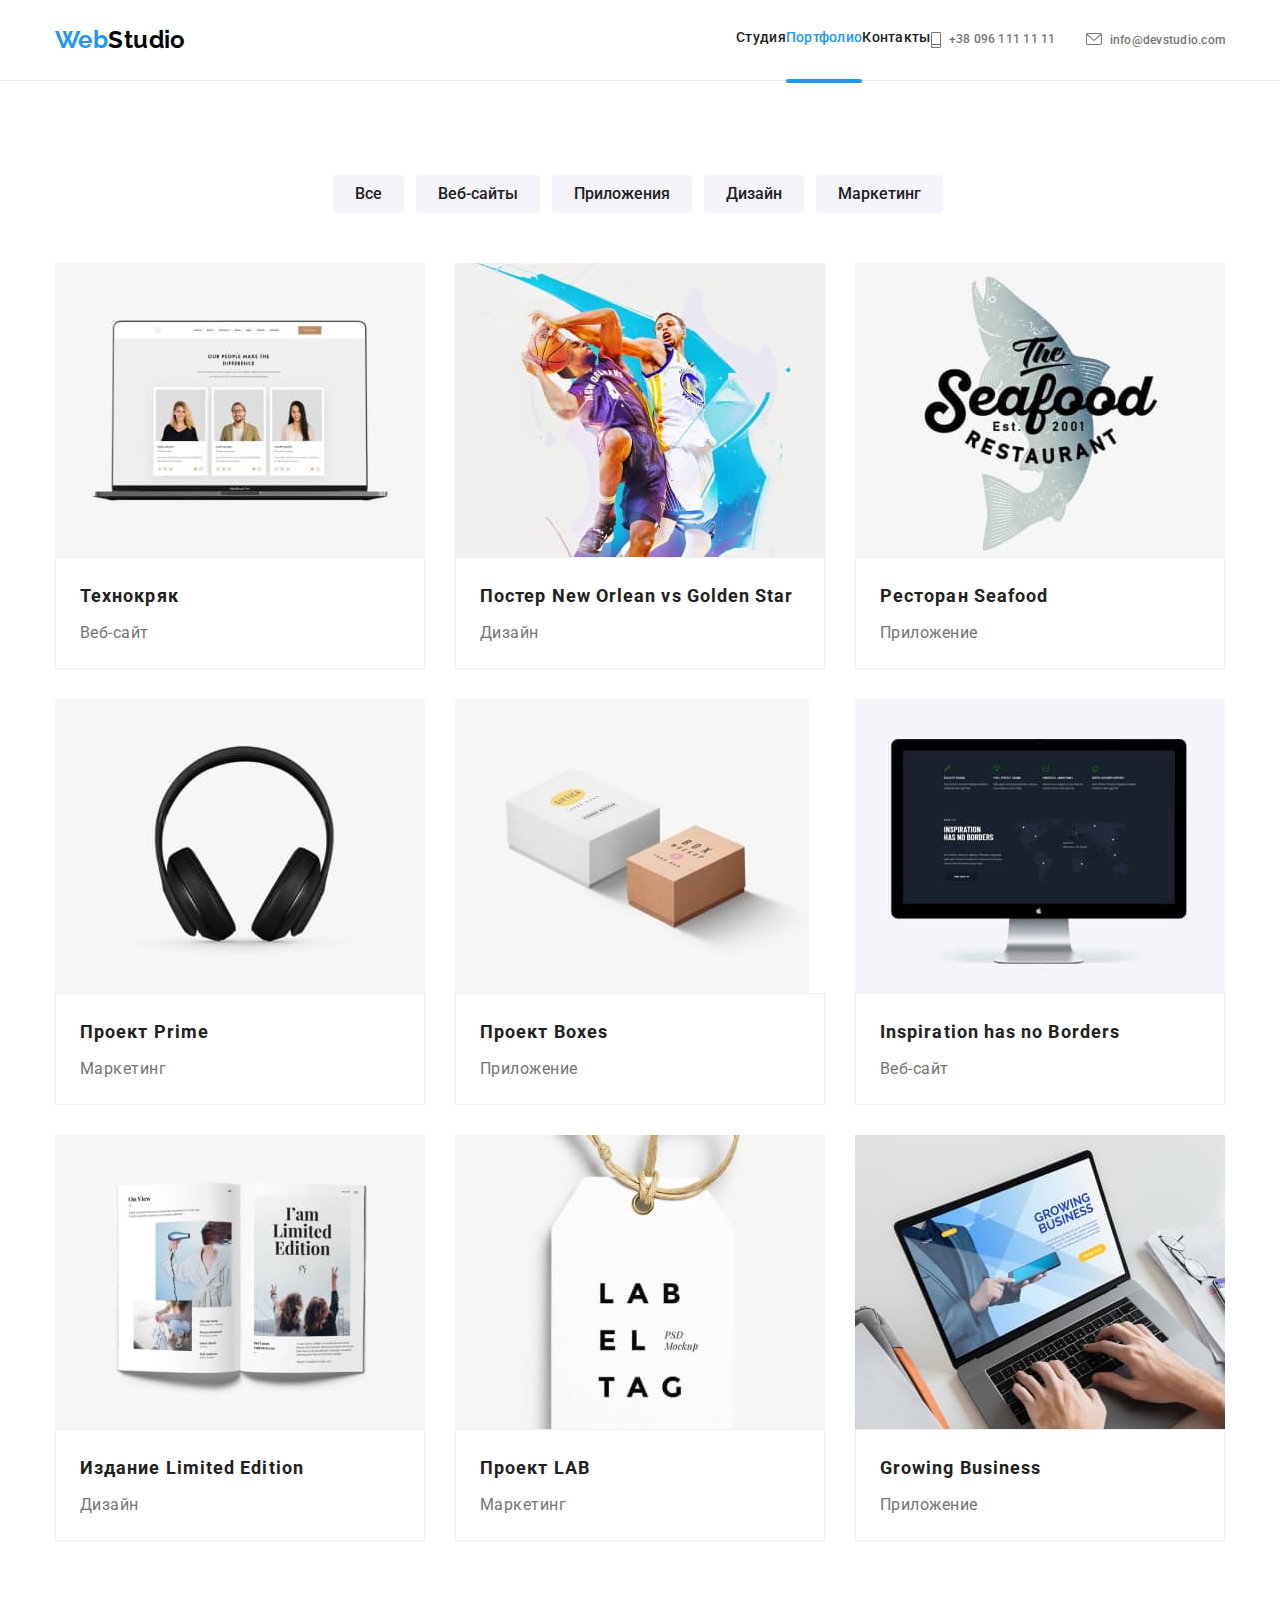
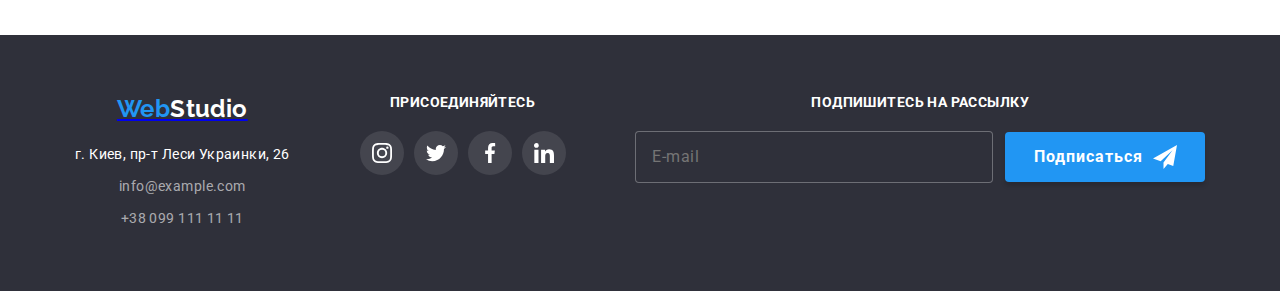
==== commit 0020746f: "add a lot of" ====
--- a/portfolio.html
+++ b/portfolio.html
@@ -26,10 +26,10 @@
                      <nav class="nav-header">
                         <ul class="nav-header__list list">
                             <li class="nav-header__item ">
-                                <a class="link nav-header__link nav-header__link--active" href="./index.html">Студия</a>
+                                <a class="link nav-header__link" href="./index.html">Студия</a>
                             </li>
                             <li class="nav-header__item">
-                                <a class="nav-header__link link" href="./portfolio.html">Портфолио</a>
+                                <a class="nav-header__link link nav-header__link--active" href="./portfolio.html">Портфолио</a>
                             </li>
                             <li class="nav-header__item">
                                 <a class="nav-header__link link" href="#">Контакты</a>
@@ -115,7 +115,13 @@
                     <li class="works__item">
                         <a href="#" class=" works__link link">
                             <div class="card-thumb">
-                                <img class="card-thumb__img" src="./images/website.jpg" alt="Технокряк" width="450">
+                                <picture>
+                                    <source srcset="./images/desctop/website.jpg 370w, ./images/desctop/website@2x.jpg 740w" type="image/jpeg" media="(min-width: 1200px)" sizes="(min-width: 1200px) 370px, 100vw">
+                                    <source srcset="./images/table/techno.jpg 354w, ./images/table/techno@2x.jpg 708px " type="image/jpeg" media="(min-width: 768px)" sizes="(min-width: 768px) 354px, 100vw">
+                                    <source srcset="./images/mobile/techno.jpg 450w, ./images/mobile/techno@2x.jpg 900w " type="image/jpeg" media="(max-width: 767px)" sizes="(max-width: 767px) 450px, 100vw">
+                                    <img class="card-thumb__img" src="./images/mobile/techno.jpg" alt="Технокряк">
+                                </picture>
+                                
                                 <div class="card-thumb__overlay">
                                     <p class="card-thumb__info-text">Технокряк это современная площадка распространения коронавируса. Компании используют эту платформу для цифрового шпионажа и атак на защищённые сервера конкурентов.</p>
                                 </div>
@@ -129,7 +135,13 @@
                     <li class="works__item">
                         <a href="#" class="works__link link">
                             <div class="card-thumb">
-                                <img class="card-thumb__img" src="./images/neworlean.jpg" alt="Постер New Orlean vs Golden Star" width="450">
+                                <picture>
+                                    <source srcset="./images/desctop/neworlean.jpg 370w, ./images/desctop/neworlean@2x.jpg 740w" type="image/jpeg" media="(min-width: 1200px)" sizes="(min-width: 1200px) 370px, 100vw">
+                                    <source srcset="./images/table/neworlean.jpg 354w, ./images/table/neworlean@2x.jpg 708px " type="image/jpeg" media="(min-width: 768px)" sizes="(min-width: 768px) 354px, 100vw">
+                                    <source srcset="./images/mobile/neworlean.jpg 450w, ./images/mobile/neworlean@2x.jpg 900w " type="image/jpeg" media="(max-width: 767px)" sizes="(max-width: 767px) 450px, 100vw">
+                                    <img class="card-thumb__img" src="./images/neworlean.jpg" alt="Постер New Orlean vs Golden Star">
+                                </picture>
+                                
                                 <div class="card-thumb__overlay">
                                     <p class="card-thumb__info-text">Технокряк это современная площадка распространения коронавируса. Компании используют эту платформу для цифрового шпионажа и атак на защищённые сервера конкурентов.</p>
                                 </div>
@@ -143,7 +155,13 @@
                     <li class="works__item">
                         <a href="#" class="works__link link">
                             <div class="card-thumb">
-                                <img class="card-thumb__img" src="./images/seafood.jpg" alt="Ресторан Seafood" width="450" >
+                                <picture>
+                                    <source srcset="./images/desctop/seafood.jpg 370w, ./images/desctop/seafood@2x.jpg 740w" type="image/jpeg" media="(min-width: 1200px)" sizes="(min-width: 1200px) 370px, 100vw">
+                                    <source srcset="./images/table/seafood.jpg 354w, ./images/table/seafood@2x.jpg 708px " type="image/jpeg" media="(min-width: 768px)" sizes="(min-width: 768px) 354px, 100vw">
+                                    <source srcset="./images/mobile/seafood.jpg 450w, ./images/mobile/seafood@2x.jpg 900w " type="image/jpeg" media="(max-width: 767px)" sizes="(max-width: 767px) 450px, 100vw">
+                                    <img class="card-thumb__img" src="./images/mobile/seafood.jpg" alt="Ресторан Seafood">
+                                </picture>
+                                
                                 <div class="card-thumb__overlay">
                                     <p class="card-thumb__info-text">Технокряк это современная площадка распространения коронавируса. Компании используют эту платформу для цифрового шпионажа и атак на защищённые сервера конкурентов.</p>
                                 </div>
@@ -157,7 +175,13 @@
                     <li class="works__item">
                         <a href="#" class="works__link link">
                             <div class="card-thumb">
-                                <img class="card-thumb__img" src="./images/prime.jpg" alt="Проект Prime" width="450">
+                                <picture>
+                                    <source srcset="./images/desctop/prime.jpg 370w, ./images/desctop/prime@2x.jpg 740w" type="image/jpeg" media="(min-width: 1200px)" sizes="(min-width: 1200px) 370px, 100vw">
+                                    <source srcset="./images/table/prime.jpg 354w, ./images/table/prime@2x.jpg 708px " type="image/jpeg" media="(min-width: 768px)" sizes="(min-width: 768px) 354px, 100vw">
+                                    <source srcset="./images/mobile/prime.jpg 450w, ./images/mobile/prime@2x.jpg 900w " type="image/jpeg" media="(max-width: 767px)" sizes="(max-width: 767px) 450px, 100vw">
+                                    <img class="card-thumb__img" src="./images/mobile/prime.jpg" alt="Проект Prime">
+                                </picture>
+                                
                                 <div class="card-thumb__overlay">
                                     <p class="card-thumb__info-text">Технокряк это современная площадка распространения коронавируса. Компании используют эту платформу для цифрового шпионажа и атак на защищённые сервера конкурентов.</p>
                                 </div>
@@ -171,7 +195,12 @@
                     <li class="works__item">
                         <a href="#" class="works__link link">
                             <div class="card-thumb">
-                                <img class="card-thumb__img" src="./images/boxes.jpg" alt="Проект Boxes" width="450">
+                                <picture>
+                                    <source srcset="./images/desctop/boxes.jpg 370w, ./images/desctop/boxes@2x.jpg 740w" type="image/jpeg" media="(min-width: 1200px)" sizes="(min-width: 1200px) 370px, 100vw">
+                                    <source srcset="./images/table/boxes.jpg 354w, ./images/table/boxes@2x.jpg 708px " type="image/jpeg" media="(min-width: 768px)" sizes="(min-width: 768px) 354px, 100vw">
+                                    <source srcset="./images/mobile/boxes.jpg 450w, ./images/mobile/boxes@2x.jpg 900w " type="image/jpeg" media="(max-width: 767px)" sizes="(max-width: 767px) 450px, 100vw">
+                                    <img class="card-thumb__img" src="./images/mobile/boxes.jpg" alt="Проект Boxes">
+                                </picture>
                                 <div class="card-thumb__overlay">
                                     <p class="card-thumb__info-text">Технокряк это современная площадка распространения коронавируса. Компании используют эту платформу для цифрового шпионажа и атак на защищённые сервера конкурентов.</p>
                                 </div>
@@ -185,7 +214,13 @@
                     <li class="works__item">
                         <a href="#" class="works__link link">
                             <div class="card-thumb">
-                                <img class="card-thumb__img" src="./images/noborders.jpg" alt="Inspiration has no Borders" width="450">
+                                <picture>
+                                    <source srcset="./images/desctop/inspiration.jpg 370w, ./images/desctop/inspiration@2x.jpg 740w" type="image/jpeg" media="(min-width: 1200px)" sizes="(min-width: 1200px) 370px, 100vw">
+                                    <source srcset="./images/table/inspiration.jpg 354w, ./images/table/inspiration@2x.jpg 708px " type="image/jpeg" media="(min-width: 768px)" sizes="(min-width: 768px) 354px, 100vw">
+                                    <source srcset="./images/mobile/inspiration.jpg 450w, ./images/mobile/inspiration@2x.jpg 900w " type="image/jpeg" media="(max-width: 767px)" sizes="(max-width: 767px) 450px, 100vw">
+                                    <img class="card-thumb__img" src="./images/mobile/inspiration.jpg" alt="Inspiration has no Borders">
+                                </picture>
+                                
                                 <div class="card-thumb__overlay">
                                     <p class="card-thumb__info-text">Технокряк это современная площадка распространения коронавируса. Компании используют эту платформу для цифрового шпионажа и атак на защищённые сервера конкурентов.</p>
                                 </div>
@@ -199,7 +234,13 @@
                     <li class="works__item">
                         <a href="#" class="works__link link">
                             <div class="card-thumb">
-                                <img class="card-thumb__img" src="./images/limitededition.jpg" alt="Издание Limited Edition" width="450">
+                                <picture>
+                                    <source srcset="./images/desctop/limited.jpg 370w, ./images/desctop/limited@2x.jpg 740w" type="image/jpeg" media="(min-width: 1200px)" sizes="(min-width: 1200px) 370px, 100vw">
+                                    <source srcset="./images/table/limited.jpg 354w, ./images/table/limited@2x.jpg 708px " type="image/jpeg" media="(min-width: 768px)" sizes="(min-width: 768px) 354px, 100vw">
+                                    <source srcset="./images/mobile/limited.jpg 450w, ./images/mobile/limited@2x.jpg 900w " type="image/jpeg" media="(max-width: 767px)" sizes="(max-width: 767px) 450px, 100vw">
+                                    <img class="card-thumb__img" src="./images/mobile/limited.jpg" alt="Издание Limited Edition">
+                                </picture>
+                                
                                 <div class="card-thumb__overlay">
                                     <p class="card-thumb__info-text">Технокряк это современная площадка распространения коронавируса. Компании используют эту платформу для цифрового шпионажа и атак на защищённые сервера конкурентов.</p>
                                 </div>
@@ -213,7 +254,12 @@
                     <li class="works__item">
                         <a href="#" class="works__link link">
                             <div class="card-thumb">
-                                <img class="card-thumb__img" src="./images/lab.jpg" alt="Проект LAB" width="450">
+                                <picture>
+                                    <source srcset="./images/desctop/lab.jpg 370w, ./images/desctop/lab@2x.jpg 740w" type="image/jpeg" media="(min-width: 1200px)" sizes="(min-width: 1200px) 370px, 100vw">
+                                    <source srcset="./images/table/lab.jpg 354w, ./images/table/lab@2x.jpg 708px " type="image/jpeg" media="(min-width: 768px)" sizes="(min-width: 768px) 354px, 100vw">
+                                    <source srcset="./images/mobile/lab.jpg 450w, ./images/mobile/lab@2x.jpg 900w " type="image/jpeg" media="(max-width: 767px)" sizes="(max-width: 767px) 450px, 100vw">
+                                    <img class="card-thumb__img" src="./images/mobile/lab.jpg" alt="Проект LAB">
+                                </picture>
                                 <div class="card-thumb__overlay">
                                     <p class="card-thumb__info-text">Технокряк это современная площадка распространения коронавируса. Компании используют эту платформу для цифрового шпионажа и атак на защищённые сервера конкурентов.</p>
                                     </div>
@@ -227,7 +273,12 @@
                     <li class="works__item">
                         <a href="#" class="works__link link">
                             <div class="card-thumb">
-                                <img class="card-thumb__img" src="./images/grovingbusiness.jpg" alt="Growing Business" width="450">
+                                <picture>
+                                    <source srcset="./images/desctop/growing.jpg 370w, ./images/desctop/growing@2x.jpg 740w" type="image/jpeg" media="(min-width: 1200px)" sizes="(min-width: 1200px) 370px, 100vw">
+                                    <source srcset="./images/table/growing.jpg 354w, ./images/table/growing@2x.jpg 708px " type="image/jpeg" media="(min-width: 768px)" sizes="(min-width: 768px) 354px, 100vw">
+                                    <source srcset="./images/mobile/growing.jpg 450w, ./images/mobile/growing@2x.jpg 900w " type="image/jpeg" media="(max-width: 767px)" sizes="(max-width: 767px) 450px, 100vw">
+                                    <img class="card-thumb__img" src="./images/mobile/growing.jpg" alt="Growing Business">
+                                </picture>
                                 <div class="card-thumb__overlay">
                                     <p class="card-thumb__info-text">Технокряк это современная площадка распространения коронавируса. Компании используют эту платформу для цифрового шпионажа и атак на защищённые сервера конкурентов.</p>
                                 </div>
@@ -243,7 +294,7 @@
             </section>
     </main>
      <footer> 
-        <section class="nav-footer section">
+        <section class="nav-footer">
             <div class="container nav-footer__container"> 
                 <div class="container-address">
                     <a class="logo logo--change-color" href="#"><span class="logo__basic-color">Web</span><span class="logo__color-basic-studio--inverse">Studio</span></a>
--- a/css/main.min.css
+++ b/css/main.min.css
@@ -4,5 +4,5 @@
  Consolas,  'Liberation Mono',  Menlo,- monospace;font-size:1em}small{font-size:80%}sub,sup{font-size:75%;line-height:0;position:relative;vertical-align:baseline}sub{bottom:-0.25em}sup{top:-0.5em}table{text-indent:0;border-color:inherit}button,input,optgroup,select,textarea{font-family:inherit;font-size:100%;line-height:1.15;margin:0}button,select{text-transform:none}button,[type='button'],[type='reset'],[type='submit']{-webkit-appearance:button}::-moz-focus-inner{border-style:none;padding:0}:-moz-focusring{outline:1px dotted ButtonText}:-moz-ui-invalid{box-shadow:none}legend{padding:0}progress{vertical-align:baseline}::-webkit-inner-spin-button,::-webkit-outer-spin-button{height:auto}[type='search']{-webkit-appearance:textfield;outline-offset:-2px}::-webkit-search-decoration{-webkit-appearance:none}::-webkit-file-upload-button{-webkit-appearance:button;font:inherit}summary{display:list-item}.page{color:var(--primery-text-color);background-color:var(--primery-bg-color);font-family:roboto, sans-serif;letter-spacing:0.03em;font-size:14px;line-height:1.714;overflow-x:hidden}.container{padding-right:15px;padding-left:15px;margin:0 auto}@media screen and (max-width: 480px){.container{width:480px}}@media screen and (min-width: 768px){.container{width:768px}}@media screen and (min-width: 1200px){.container{width:1200px}}.link{text-decoration:none}h1,h2,h3,h4,h5,h6,ul{margin-top:0;margin-bottom:0;padding-left:0}.list{list-style:none}.section{padding:60px 0}.instruments,.work,.example-work{background:var(--primery-bg-color)}.header{position:relative;border-bottom:1px solid #ECECEC}@media screen and (max-width: 480px){.header{width:480px}}.header .nav{display:-webkit-box;display:-webkit-flex;display:-ms-flexbox;display:flex;-webkit-box-pack:justify;-webkit-justify-content:space-between;-ms-flex-pack:justify;justify-content:space-between;-webkit-box-align:center;-webkit-align-items:center;-ms-flex-align:center;align-items:center;min-height:60px}.header .menu-button{display:-webkit-inline-box;display:-webkit-inline-flex;display:-ms-inline-flexbox;display:inline-flex;border:none;padding:0;margin:0;background-color:transparent;z-index:3}@media screen and (min-width: 768px){.header .menu-button{display:none}}@media screen and (max-width: 767px){.header .menu-container{display:none;position:absolute;top:0;left:0;width:100%;height:796px;padding:48px 48px 48px 40px;background-color:var(--primery-bg-color);z-index:2}.header .menu-container.is-open{display:block}}.header .menu-button .icon-cross{display:none}.header .menu-button.is-open .icon-cross{display:block}.header .menu-button.is-open .icon-menu{display:none}.logo{display:inline-block;font-family:Raleway, sans-serif;font-weight:700;font-size:24px;line-height:1.166}.logo .logo__basic-color{color:var(--accent-color)}.logo .logo__color-basic-studio{color:#000000}.nav-header{display:block;margin-bottom:302px}.nav-header__item:not(:last-child){margin-bottom:32px}.nav-header .nav-header__link{color:inherit;font-weight:500;font-size:40px;line-height:1.175;text-align:center;letter-spacing:0.02em;-webkit-transition:color var(--time-transition) var(--cubic);-o-transition:color var(--time-transition) var(--cubic);transition:color var(--time-transition) var(--cubic)}.nav-header .nav-header__link:hover,.nav-header .nav-header__link:focus{color:var(--accent-color)}.nav-header .nav-header__link--active{color:var(--accent-color)}.nav-header::after{content:"";display:none;position:relative;width:100%;height:4px;top:29px;background-color:var(--accent-color);-webkit-border-radius:2px;border-radius:2px}.social-menu__list{display:-webkit-box;display:-webkit-flex;display:-ms-flexbox;display:flex}@media screen and (min-width: 768px){.social-menu__list{display:none}}.social-menu__link{margin-right:20px;font-weight:500;font-size:18px;line-height:1.22;letter-spacing:0.02em;color:var(--accent-color)}.social-menu__link:after{content:"";position:relative;right:-10px;bottom:0;width:22px;color:inherit;border:1px solid rgba(33,33,33,0.2);-webkit-transform:rotate(90deg);-ms-transform:rotate(90deg);transform:rotate(90deg)}.container-contacts{display:block;margin-bottom:64px}.connection-list__item:not(:last-child){margin-bottom:32px}.connection-list .connection-list__icon-mail,.connection-list .connection-list__icon-phone{display:none;-webkit-transition:fill var(--time-transition) var(--cubic);-o-transition:fill var(--time-transition) var(--cubic);transition:fill var(--time-transition) var(--cubic)}.connection-list .connection-list__link{color:var(--secondary-text-color);font-weight:500;font-size:34px;line-height:1.176;letter-spacing:0.02em;-webkit-transition:color var(--time-transition) var(--cubic);-o-transition:color var(--time-transition) var(--cubic);transition:color var(--time-transition) var(--cubic)}.connection-list .connection-list__link:hover,.connection-list .connection-list__link:focus{color:var(--accent-color)}.connection-list .connection-list__link:hover .connection-list__icon-mail,.connection-list .connection-list__link:focus .connection-list__icon-mail,.connection-list .connection-list__link:hover .connection-list__icon-phone,.connection-list .connection-list__link:focus .connection-list__icon-phone{fill:var(--accent-color)}.hero-container{width:480px;background-color:#C4C4C4;background-image:-webkit-gradient(linear, left top, left bottom, from(rgba(47,48,58,0.4)), to(rgba(47,48,58,0.4))),url(../images/bg-hero.jpg);background-image:-webkit-linear-gradient(rgba(47,48,58,0.4), rgba(47,48,58,0.4)),url(../images/bg-hero.jpg);background-image:-o-linear-gradient(rgba(47,48,58,0.4), rgba(47,48,58,0.4)),url(../images/bg-hero.jpg);background-image:linear-gradient(rgba(47,48,58,0.4), rgba(47,48,58,0.4)),url(../images/bg-hero.jpg);-webkit-background-size:cover;background-size:cover;text-align:center;padding:118px 60px}.hero-container .hero-container__title{margin-bottom:30px;color:var(--color-hero);font-weight:900;font-size:26px;line-height:1.62;letter-spacing:0.06em;text-transform:uppercase}.hero-container .hero-container__button,.hero-container .modal-submit{background-color:var(--accent-color);color:var(--color-button);width:200px;margin-bottom:0px;padding:10px 32px;cursor:pointer;font-weight:700;font-size:16px;line-height:1.875;-webkit-box-shadow:0px 4px 4px rgba(0,0,0,0.15);box-shadow:0px 4px 4px rgba(0,0,0,0.15);-webkit-border-radius:4px;border-radius:4px;border:none}.backdrop{position:fixed;top:0;left:0;width:100%;height:100%;padding:93px 15px 94px 15px;background-color:rgba(0,0,0,0.2);opacity:1;-webkit-transition:opacity var(--time-transition) var(--cubic);-o-transition:opacity var(--time-transition) var(--cubic);transition:opacity var(--time-transition) var(--cubic);overflow-y:scroll}.backdrop--is-hidden{opacity:0;pointer-events:none}.backdrop--is-hidden .modal{-webkit-transform:scale(0.5);-ms-transform:scale(0.5);transform:scale(0.5)}.modal{-webkit-transform:scale(1);-ms-transform:scale(1);transform:scale(1);-webkit-transition:-webkit-transform var(--time-transition) var(--cubic);transition:-webkit-transform var(--time-transition) var(--cubic);-o-transition:transform var(--time-transition) var(--cubic);transition:transform var(--time-transition) var(--cubic);transition:transform var(--time-transition) var(--cubic), -webkit-transform var(--time-transition) var(--cubic);padding:40px;background-color:#fff;-webkit-box-shadow:0px 1px 3px rgba(0,0,0,0.12),0px 1px 1px rgba(0,0,0,0.14),0px 2px 1px rgba(0,0,0,0.2);box-shadow:0px 1px 3px rgba(0,0,0,0.12),0px 1px 1px rgba(0,0,0,0.14),0px 2px 1px rgba(0,0,0,0.2);-webkit-border-radius:4px;border-radius:4px}@media screen and (min-width: 1200px){.modal{position:absolute;top:50%;left:50%;-webkit-transform:translate(-50%, -50%);-ms-transform:translate(-50%, -50%);transform:translate(-50%, -50%);width:528px;min-width:581px}}.modal .modal__close{position:absolute;top:8px;right:8px;width:30px;height:30px;background:#FFFFFF;border:1px solid rgba(0,0,0,0.1);-webkit-box-sizing:border-box;box-sizing:border-box;-webkit-border-radius:50%;border-radius:50%}.modal .modal__icon{position:absolute;width:50%;height:50%;-webkit-transform:translate(-50%, -50%);-ms-transform:translate(-50%, -50%);transform:translate(-50%, -50%);fill:#000000;cursor:pointer}.modal .modal__title{font-weight:bold;font-size:20px;line-height:1.15;margin:0 0 12px 0}.modal .modal-submit{margin-bottom:40px}.modal-container{position:relative}.modal-container .modal-container__field{display:block;text-align:start;font-size:12px;line-height:1,166;letter-spacing:0.01em;color:var(--secondary-text-color);margin-bottom:10px}.modal-container .modal-container__field--check:checked ~ .modal-container__checkbox-icon{background-image:url(../images/iconcheck.svg);-webkit-background-size:contain;background-size:contain;background-repeat:no-repeat;background-position:center;background-color:var(--accent-color);border-color:var(--accent-color);-webkit-background-clip:border-box;background-clip:border-box}.modal-container .modal-container__form,.modal-container .modal-container__comments{width:100%;height:40px;border:1px solid rgba(164,148,148,0.2);-webkit-border-radius:4px;border-radius:4px;margin-top:4px;padding-left:42px;outline:none;-webkit-transition:border var(--time-transition) var(--cubic);-o-transition:border var(--time-transition) var(--cubic);transition:border var(--time-transition) var(--cubic)}.modal-container .modal-container__comments{width:370px;height:120px;padding:12px 16px;margin-bottom:20px;resize:none}.modal-container .modal-container__icon{position:absolute;top:50%;left:12px;fill:var(--primery-text-color);-webkit-transition:fill var(--time-transition) var(--cubic);-o-transition:fill var(--time-transition) var(--cubic);transition:fill var(--time-transition) var(--cubic)}.modal-container:focus-within .modal-container__icon{fill:var(--accent-color)}.modal-container:focus-within .modal-container__form,.modal-container:focus-within .modal-container__comments{border:1px solid #2196F3;-webkit-border-radius:4px;border-radius:4px}.modal-container .modal-container__checkbox{position:relative;display:-webkit-box;display:-webkit-flex;display:-ms-flexbox;display:flex;-webkit-box-align:center;-webkit-align-items:center;-ms-flex-align:center;align-items:center;-webkit-box-pack:center;-webkit-justify-content:center;-ms-flex-pack:center;justify-content:center;margin:0 auto;font-size:12px;line-height:1.166;color:var(--secondary-text-color);padding-left:20px;margin-bottom:31px}.modal-container .modal-container__checkbox-icon{position:absolute;left:10px;width:16px;height:15px;background:#FFFFFF;cursor:pointer;border:2px solid var(--primery-text-color);-webkit-box-shadow:0px 1px 3px rgba(0,0,0,0.12),0px 1px 1px rgba(0,0,0,0.14),0px 2px 1px rgba(0,0,0,0.2);box-shadow:0px 1px 3px rgba(0,0,0,0.12),0px 1px 1px rgba(0,0,0,0.14),0px 2px 1px rgba(0,0,0,0.2);-webkit-border-radius:4px;border-radius:4px;-webkit-transition:background-color var(--cubic) var(--time-transition),border-color var(--cubic) var(--time-transition),-webkit-background-clip var(--cubic) var(--time-transition);transition:background-color var(--cubic) var(--time-transition),border-color var(--cubic) var(--time-transition),-webkit-background-clip var(--cubic) var(--time-transition);-o-transition:background-color var(--cubic) var(--time-transition),border-color var(--cubic) var(--time-transition),background-clip var(--cubic) var(--time-transition);transition:background-color var(--cubic) var(--time-transition),border-color var(--cubic) var(--time-transition),background-clip var(--cubic) var(--time-transition);transition:background-color var(--cubic) var(--time-transition),border-color var(--cubic) var(--time-transition),background-clip var(--cubic) var(--time-transition),-webkit-background-clip var(--cubic) var(--time-transition)}.modal-container .modal-container__form-link{color:var(--accent-color);margin-left:5px}.modal-container .visually-hidden{position:absolute;width:1px;height:1px;margin:-1px;padding:0;overflow:hidden;border:0;clip:rect(0 0 0 0)}.instruments .icon-container{text-align:center;margin-bottom:30px;padding:15px 0;background-color:var(--bg-color-instruments);-webkit-border-radius:4px;border-radius:4px}.instruments .instruments__title{margin-bottom:10px;font-weight:bold;line-height:1.142;text-align:center;text-transform:uppercase}.instruments .instruments__text{margin:0;font-size:14px;line-height:1.71;color:var(--secondary-text-color)}.instruments .instruments__item{padding-bottom:30px}.instruments .instruments__item:last-child{padding-bottom:0}@media screen and (max-width: 480px){.section-team{width:480px;background-color:#f5f4fa}}.section-team .section-team__title{font-weight:700;font-size:36px;line-height:1.166;text-align:center;margin-bottom:50px}.section-team .team__item{display:block;text-align:center;background-color:var(--primery-bg-color);-webkit-box-shadow:0px 1px 3px rgba(0,0,0,0.12),0px 1px 1px rgba(0,0,0,0.14),0px 2px 1px rgba(0,0,0,0.2);box-shadow:0px 1px 3px rgba(0,0,0,0.12),0px 1px 1px rgba(0,0,0,0.14),0px 2px 1px rgba(0,0,0,0.2);-webkit-border-radius:0px 0px 4px 4px;border-radius:0px 0px 4px 4px}.section-team .team__item:not(:last-child){margin-bottom:30px}.section-team .team__name{font-weight:500;font-size:16px;line-height:1.187;text-align:center;margin-bottom:10px}.section-team .team__profession{color:var(--secondary-text-color);font-weight:normal;font-size:16px;line-height:1.187;margin:0 0 16px 0}.section-team .team__foto{width:450px;display:block;margin-bottom:30px}.section-work{display:none}@media screen and (min-width: 1200px){.section-work{display:block}}.section-work .work__title{font-weight:700;font-size:36px;line-height:1.166}.section-work .work__title-thumb{background:rgba(47,48,58,0.8);font-weight:bold;font-size:14px;line-height:1.142;text-align:center;letter-spacing:0.03em;text-transform:uppercase;color:#ffffff}.social-team{display:-webkit-box;display:-webkit-flex;display:-ms-flexbox;display:flex;-webkit-box-pack:center;-webkit-justify-content:center;-ms-flex-pack:center;justify-content:center;-webkit-box-align:center;-webkit-align-items:center;-ms-flex-align:center;align-items:center}.social-team .social-team__item{width:44px;height:44px;margin-bottom:24px}.social-team .social-team__icon{background-position:center;fill:currentColor;-webkit-transition:fill var(--time-transition) var(--cubic);-o-transition:fill var(--time-transition) var(--cubic);transition:fill var(--time-transition) var(--cubic)}.social-team .social-team__link{display:-webkit-inline-box;display:-webkit-inline-flex;display:-ms-inline-flexbox;display:inline-flex;-webkit-box-pack:center;-webkit-justify-content:center;-ms-flex-pack:center;justify-content:center;-webkit-box-align:center;-webkit-align-items:center;-ms-flex-align:center;align-items:center;-webkit-border-radius:50%;border-radius:50%;width:100%;height:100%;color:var(--color-icon);-webkit-transition:background-color var(--time-transition) var(--cubic);-o-transition:background-color var(--time-transition) var(--cubic);transition:background-color var(--time-transition) var(--cubic)}.social-team .social-team__link:hover,.social-team .social-team__link:focus{background-color:var(--accent-color)}.social-team .social-team__link:hover .social-team__icon,.social-team .social-team__link:focus .social-team__icon{fill:#fff}.social-team .social-team__item:not(:first-child){margin-left:10px}.section__title{margin-bottom:30px;font-weight:bold;font-size:28px;line-height:1.178;text-align:center;color:var(--primery-text-color)}.customers-list{display:-webkit-box;display:-webkit-flex;display:-ms-flexbox;display:flex;-webkit-flex-wrap:wrap;-ms-flex-wrap:wrap;flex-wrap:wrap;margin:-15px}.customers-list__item{display:-webkit-box;display:-webkit-flex;display:-ms-flexbox;display:flex;-webkit-box-pack:center;-webkit-justify-content:center;-ms-flex-pack:center;justify-content:center;-webkit-box-align:center;-webkit-align-items:center;-ms-flex-align:center;align-items:center;margin:15px;padding:16px 0;-webkit-flex-basis:-webkit-calc((100% - 4 * 15px) / 2);-ms-flex-preferred-size:calc((100% - 4 * 15px) / 2);flex-basis:calc((100% - 4 * 15px) / 2);border:1px solid #AFB1B8;-webkit-border-radius:4px;border-radius:4px;-webkit-transition:border-color var(--time-transition) var(--cubic);-o-transition:border-color var(--time-transition) var(--cubic);transition:border-color var(--time-transition) var(--cubic)}@media screen and (min-width: 768px){.customers-list__item{-webkit-flex-basis:-webkit-calc((100% - 6 * 15px) / 3);-ms-flex-preferred-size:calc((100% - 6 * 15px) / 3);flex-basis:calc((100% - 6 * 15px) / 3)}}.customers-list__item:nth-last-child(-n+2){margin-bottom:0px}.customers-list__item:hover,.customers-list__item:focus{border-color:var(--accent-color)}.customers-list__item .customers-list__link{color:var(--color-icon)}.customers-list__item .customers-list__icon{fill:currentColor;-webkit-transition:fill var(--time-transition) var(--cubic);-o-transition:fill var(--time-transition) var(--cubic);transition:fill var(--time-transition) var(--cubic)}.customers-list__item:hover .customers-list__icon,.customers-list__item:focus .customers-list__icon{fill:var(--accent-color)}.examples-work{margin:-8px}.examples-list{display:-webkit-box;display:-webkit-flex;display:-ms-flexbox;display:flex;-webkit-flex-wrap:wrap;-ms-flex-wrap:wrap;flex-wrap:wrap;margin-bottom:40px}.examples-list .examples-list__item{margin:8px}.examples-list .examples-list__button{color:var(--primery-text-color);background-color:var(--buttom-bg-color-potfolio);font-weight:500;font-size:16px;line-height:1.62;text-align:center;cursor:pointer;border:none;-webkit-border-radius:4px;border-radius:4px;padding:6px 22px;-webkit-transition:background-color var(--time-transition) var(--cubic),color var(--time-transition) var(--cubic),-webkit-box-shadow var(--time-transition) var(--cubic);transition:background-color var(--time-transition) var(--cubic),color var(--time-transition) var(--cubic),-webkit-box-shadow var(--time-transition) var(--cubic);-o-transition:background-color var(--time-transition) var(--cubic),color var(--time-transition) var(--cubic),box-shadow var(--time-transition) var(--cubic);transition:background-color var(--time-transition) var(--cubic),color var(--time-transition) var(--cubic),box-shadow var(--time-transition) var(--cubic);transition:background-color var(--time-transition) var(--cubic),color var(--time-transition) var(--cubic),box-shadow var(--time-transition) var(--cubic),-webkit-box-shadow var(--time-transition) var(--cubic)}.examples-list .examples-list__button:hover,.examples-list .examples-list__button:focus{background-color:var(--accent-color);color:var(--color-button);-webkit-box-shadow:0px 3px 1px rgba(0,0,0,0.1),0px 1px 2px rgba(0,0,0,0.08),0px 2px 2px rgba(0,0,0,0.12);box-shadow:0px 3px 1px rgba(0,0,0,0.1),0px 1px 2px rgba(0,0,0,0.08),0px 2px 2px rgba(0,0,0,0.12)}.works .works__item{-webkit-box-sizing:border-box;box-sizing:border-box;margin-bottom:30px}.works .works__link{display:block;text-decoration:none;color:var(--primery-text-color);-webkit-transition:-webkit-box-shadow var(--time-transition) var(--cubic);transition:-webkit-box-shadow var(--time-transition) var(--cubic);-o-transition:box-shadow var(--time-transition) var(--cubic);transition:box-shadow var(--time-transition) var(--cubic);transition:box-shadow var(--time-transition) var(--cubic), -webkit-box-shadow var(--time-transition) var(--cubic)}.works .works__link:hover{-webkit-box-shadow:0px 1px 1px rgba(0,0,0,0.12),0px 4px 4px rgba(0,0,0,0.06),1px 4px 6px rgba(0,0,0,0.16);box-shadow:0px 1px 1px rgba(0,0,0,0.12),0px 4px 4px rgba(0,0,0,0.06),1px 4px 6px rgba(0,0,0,0.16)}.card-thumb{position:relative;overflow:hidden}.card-thumb .card-thumb__img{display:block}.card-thumb .card-thumb__overlay{position:absolute;top:0;left:0;width:100%;height:100%;padding:63px 24px 63px 24px;font-size:18px;line-height:1.56;letter-spacing:0.03em;color:#FFFFFF;opacity:0;background-color:rgba(33,150,243,0.9);-webkit-transform:translateY(100%);-ms-transform:translateY(100%);transform:translateY(100%);-webkit-transition:opacity var(--time-transition) var(--cubic),-webkit-transform var(--time-transition) var(--cubic);transition:opacity var(--time-transition) var(--cubic),-webkit-transform var(--time-transition) var(--cubic);-o-transition:opacity var(--time-transition) var(--cubic),transform var(--time-transition) var(--cubic);transition:opacity var(--time-transition) var(--cubic),transform var(--time-transition) var(--cubic);transition:opacity var(--time-transition) var(--cubic),transform var(--time-transition) var(--cubic),-webkit-transform var(--time-transition) var(--cubic)}.card-thumb .card-thumb__info-text{margin:0 0}.card-thumb__meta{border:1px solid #EEEEEE;padding:20px 24px;-webkit-box-shadow:0px 1px 1px rgba(0,0,0,0.12),0;box-shadow:0px 1px 1px rgba(0,0,0,0.12),0}.card-thumb__meta .card-thumb__name{font-weight:700;font-size:18px;line-height:2;letter-spacing:0.06em;margin-bottom:4px}.card-thumb__meta .card-thumb__category{color:var(--secondary-text-color);font-size:16px;line-height:1.87;letter-spacing:0.03em;margin-bottom:0;margin-top:0}.works__link:hover .card-thumb__overlay,.works__link:focus .card-thumb__overlay{opacity:1;-webkit-transform:translateY(0);-ms-transform:translateY(0);transform:translateY(0)}@media screen and (max-width: 480px){.nav-footer{width:480px;background-color:var(--secondary-bg-color)}}.container-address{text-align:center;margin-bottom:60px}.address-list__item:not(:last-child){margin-bottom:8px}.address-list__contacts{color:rgba(255,255,255,0.6);font-style:normal;font-weight:400;color:#ffffff99;-webkit-transition:color 250ms cubic-bezier(0.4, 0, 0.2, 1);-o-transition:color 250ms cubic-bezier(0.4, 0, 0.2, 1);transition:color 250ms cubic-bezier(0.4, 0, 0.2, 1)}.address-list__contacts:hover,.address-list__contacts:focus{color:var(--accent-color)}.address-list__contacts--white-color{color:#ffffff}.logo--change-color{display:inline-block;margin-bottom:20px}.logo__color-basic-studio--inverse{color:#ffffff}.invitation{text-align:center;margin-bottom:60px}.invitation .invitation__title{margin-bottom:20px;font-size:14px;letter-spacing:0.03em;font-weight:700;line-height:1.14;text-transform:uppercase;color:#FFFFFF}.social-list{display:-webkit-box;display:-webkit-flex;display:-ms-flexbox;display:flex;-webkit-box-pack:center;-webkit-justify-content:center;-ms-flex-pack:center;justify-content:center}.social-list .social-list__item{width:44px;height:44px;-webkit-border-radius:50%;border-radius:50%;background-color:rgba(255,255,255,0.1);-webkit-transition:background-color var(--time-transition) var(--cubic);-o-transition:background-color var(--time-transition) var(--cubic);transition:background-color var(--time-transition) var(--cubic)}.social-list .social-list__item:hover,.social-list .social-list__item:focus{background-color:var(--accent-color)}.social-list .social-list__item:not(:last-child){margin-right:10px}.social-list .social-list__link{display:block;width:100%;height:100%;padding:12px;fill:#ffffff}.form{text-align:center}.form .form__title{margin:0 0 20px 0;font-size:14px;font-weight:700;line-height:1.14;text-transform:uppercase;color:#FFFFFF}.form .form-container{margin-top:20px}.form .form__input{width:100%;margin-bottom:20px;padding:15px 0 15px 16px;-webkit-box-sizing:border-box;box-sizing:border-box;border:1px solid rgba(255,255,255,0.3);-webkit-border-radius:4px;border-radius:4px;font-size:16px;line-height:1.25;letter-spacing:0.03em;background:#2F303A;color:rgba(255,255,255,0.6)}.form .form__submit{position:relative;width:200px;font-weight:700;font-size:16px;line-height:1.87;letter-spacing:0.06em;padding:10px 62px 10px 29px;background:var(--accent-color);-webkit-box-shadow:0px 4px 4px rgba(0,0,0,0.15);box-shadow:0px 4px 4px rgba(0,0,0,0.15);border:none;-webkit-border-radius:4px;border-radius:4px;cursor:pointer;color:#FFFFFF}.form .form__icon{display:block;position:absolute;top:13px;right:28px;fill:#ffffff}
+ monospace;font-size:1em}small{font-size:80%}sub,sup{font-size:75%;line-height:0;position:relative;vertical-align:baseline}sub{bottom:-0.25em}sup{top:-0.5em}table{text-indent:0;border-color:inherit}button,input,optgroup,select,textarea{font-family:inherit;font-size:100%;line-height:1.15;margin:0}button,select{text-transform:none}button,[type='button'],[type='reset'],[type='submit']{-webkit-appearance:button}::-moz-focus-inner{border-style:none;padding:0}:-moz-focusring{outline:1px dotted ButtonText}:-moz-ui-invalid{box-shadow:none}legend{padding:0}progress{vertical-align:baseline}::-webkit-inner-spin-button,::-webkit-outer-spin-button{height:auto}[type='search']{-webkit-appearance:textfield;outline-offset:-2px}::-webkit-search-decoration{-webkit-appearance:none}::-webkit-file-upload-button{-webkit-appearance:button;font:inherit}summary{display:list-item}.page{color:var(--primery-text-color);background-color:var(--primery-bg-color);font-family:roboto, sans-serif;letter-spacing:0.03em;font-size:14px;line-height:1.714;overflow-x:hidden}.container{padding-right:15px;padding-left:15px;margin:0 auto;width:100%}@media screen and (max-width: 767px){.container{width:480px}}@media screen and (min-width: 768px){.container{width:768px}}@media screen and (min-width: 1200px){.container{width:1200px}}.link{text-decoration:none}h1,h2,h3,h4,h5,h6,ul{margin-top:0;margin-bottom:0;padding-left:0}.list{list-style:none}.section{padding:60px 0}@media screen and (min-width: 1200px){.section{padding:94px 0}}.instruments,.work,.example-work{background:var(--primery-bg-color)}img{display:block;max-width:100%;height:auto}.header{position:relative;border-bottom:1px solid #ECECEC}@media screen and (max-width: 480px){.header{width:480px}}.header .nav{display:-webkit-box;display:-webkit-flex;display:-ms-flexbox;display:flex;-webkit-box-pack:justify;-webkit-justify-content:space-between;-ms-flex-pack:justify;justify-content:space-between;-webkit-box-align:center;-webkit-align-items:center;-ms-flex-align:center;align-items:center;min-height:60px}@media screen and (min-width: 768px){.header .nav{min-height:80px}}.header .menu-button{display:-webkit-inline-box;display:-webkit-inline-flex;display:-ms-inline-flexbox;display:inline-flex;border:none;padding:0;margin:0;background-color:transparent;z-index:3}@media screen and (min-width: 768px){.header .menu-button{display:none}}.header .menu-container{display:-webkit-box;display:-webkit-flex;display:-ms-flexbox;display:flex}@media screen and (max-width: 767px){.header .menu-container{display:none;position:absolute;top:0;left:0;width:100%;height:100%;padding:48px 48px 48px 40px;background-color:var(--primery-bg-color);z-index:2}.header .menu-container.is-open{display:block}}@media screen and (min-width: 768px){.header .menu-container{display:-webkit-box;display:-webkit-flex;display:-ms-flexbox;display:flex;-webkit-box-align:center;-webkit-align-items:center;-ms-flex-align:center;align-items:center}}.header .menu-button .icon-cross{display:none}.header .menu-button.is-open .icon-cross{display:block}.header .menu-button.is-open .icon-menu{display:none}.logo{display:inline-block;font-family:Raleway, sans-serif;font-weight:700;font-size:24px;line-height:1.166}.logo .logo__basic-color{color:var(--accent-color)}.logo .logo__color-basic-studio{color:#000000}@media screen and (max-width: 767px){.nav-header{display:block}.nav-header__item:not(:last-child){margin-bottom:32px}}@media screen and (min-width: 768px){.nav-header .nav-header__list{display:-webkit-box;display:-webkit-flex;display:-ms-flexbox;display:flex}}.nav-header .nav-header__link{color:inherit;font-weight:500;font-size:40px;line-height:1.175;text-align:center;letter-spacing:0.02em;-webkit-transition:color var(--time-transition) var(--cubic);-o-transition:color var(--time-transition) var(--cubic);transition:color var(--time-transition) var(--cubic)}.nav-header .nav-header__link:hover,.nav-header .nav-header__link:focus{color:var(--accent-color)}@media screen and (min-width: 768px){.nav-header .nav-header__link{font-size:14px;line-height:1.142}}.nav-header .nav-header__link--active{color:var(--accent-color)}.nav-header .nav-header__link--active::after{content:"";display:none;position:relative;width:100%;height:4px;top:29px;background-color:var(--accent-color);-webkit-border-radius:2px;border-radius:2px}@media screen and (min-width: 768px){.nav-header .nav-header__link--active::after{display:block}}.social-menu__list{display:-webkit-box;display:-webkit-flex;display:-ms-flexbox;display:flex}@media screen and (min-width: 768px){.social-menu__list{display:none}}.social-menu__link{margin-right:20px;font-weight:500;font-size:18px;line-height:1.22;letter-spacing:0.02em;color:var(--accent-color)}.social-menu__link:after{content:"";position:relative;right:-10px;bottom:0;width:22px;color:inherit;border:1px solid rgba(33,33,33,0.2);-webkit-transform:rotate(90deg);-ms-transform:rotate(90deg);transform:rotate(90deg)}@media screen and (max-width: 767px){.connection-list{margin-bottom:64px}.connection-list__item:not(:last-child){margin-bottom:32px}}@media screen and (min-width: 768px){.connection-list{display:-webkit-box;display:-webkit-flex;display:-ms-flexbox;display:flex;-webkit-box-orient:vertical;-webkit-box-direction:reverse;-webkit-flex-direction:column-reverse;-ms-flex-direction:column-reverse;flex-direction:column-reverse}}@media screen and (min-width: 1200px){.connection-list{-webkit-box-orient:horizontal;-webkit-box-direction:reverse;-webkit-flex-direction:row-reverse;-ms-flex-direction:row-reverse;flex-direction:row-reverse;-webkit-box-align:center;-webkit-align-items:center;-ms-flex-align:center;align-items:center}}@media screen and (min-width: 768px){.connection-list .connection-list__item{display:-webkit-box;display:-webkit-flex;display:-ms-flexbox;display:flex}}@media screen and (min-width: 768px){.connection-list .connection-list__item:not(:first-child){margin-bottom:10px}}@media screen and (min-width: 1200px){.connection-list .connection-list__item:not(:first-child){margin-bottom:0}}@media screen and (min-width: 1200px){.connection-list .connection-list__item:not(:last-child){margin-left:30px}}.connection-list .connection-list__link{color:var(--secondary-text-color);font-weight:500;font-size:34px;line-height:1.176;letter-spacing:0.02em;-webkit-transition:color var(--time-transition) var(--cubic);-o-transition:color var(--time-transition) var(--cubic);transition:color var(--time-transition) var(--cubic)}@media screen and (min-width: 768px){.connection-list .connection-list__link{display:-webkit-inline-box;display:-webkit-inline-flex;display:-ms-inline-flexbox;display:inline-flex;font-size:12px;line-height:1.166}}.connection-list .connection-list__link:hover,.connection-list .connection-list__link:focus{color:var(--accent-color)}.connection-list .connection-list__link:hover .connection-list__icon-mail,.connection-list .connection-list__link:focus .connection-list__icon-mail,.connection-list .connection-list__link:hover .connection-list__icon-phone,.connection-list .connection-list__link:focus .connection-list__icon-phone{fill:var(--accent-color)}.connection-list .connection-list__icon-mail,.connection-list .connection-list__icon-phone{display:none;-webkit-transition:fill var(--time-transition) var(--cubic);-o-transition:fill var(--time-transition) var(--cubic);transition:fill var(--time-transition) var(--cubic)}@media screen and (min-width: 768px){.connection-list .connection-list__icon-mail,.connection-list .connection-list__icon-phone{display:block;margin-right:8px;fill:var(--secondary-text-color)}}.hero-container{background-color:#C4C4C4;background-image:-webkit-gradient(linear, left top, left bottom, from(rgba(47,48,58,0.4)), to(rgba(47,48,58,0.4))),url(/images/mobile/hero.jpg);background-image:-webkit-linear-gradient(rgba(47,48,58,0.4), rgba(47,48,58,0.4)),url(/images/mobile/hero.jpg);background-image:-o-linear-gradient(rgba(47,48,58,0.4), rgba(47,48,58,0.4)),url(/images/mobile/hero.jpg);background-image:linear-gradient(rgba(47,48,58,0.4), rgba(47,48,58,0.4)),url(/images/mobile/hero.jpg);-webkit-background-size:cover;background-size:cover;text-align:center;padding:118px 60px}@media (min-device-pixel-ratio: 2), (-webkit-min-device-pixel-ratio: 2), (-o-min-device-pixel-ratio: 2/1), (min-resolution: 192dpi), (min-resolution: 2dppx){.hero-container{background-image:-webkit-gradient(linear, left top, left bottom, from(rgba(47,48,58,0.4)), to(rgba(47,48,58,0.4))),url(/images/mobile/hero@2x.jpg);background-image:-webkit-linear-gradient(rgba(47,48,58,0.4), rgba(47,48,58,0.4)),url(/images/mobile/hero@2x.jpg);background-image:-o-linear-gradient(rgba(47,48,58,0.4), rgba(47,48,58,0.4)),url(/images/mobile/hero@2x.jpg);background-image:linear-gradient(rgba(47,48,58,0.4), rgba(47,48,58,0.4)),url(/images/mobile/hero@2x.jpg)}}@media screen and (min-width: 768px){.hero-container{width:100%;padding:118px 204px;background-image:-webkit-gradient(linear, left top, left bottom, from(rgba(47,48,58,0.4)), to(rgba(47,48,58,0.4))),url(/images/table/hero768.jpg);background-image:-webkit-linear-gradient(rgba(47,48,58,0.4), rgba(47,48,58,0.4)),url(/images/table/hero768.jpg);background-image:-o-linear-gradient(rgba(47,48,58,0.4), rgba(47,48,58,0.4)),url(/images/table/hero768.jpg);background-image:linear-gradient(rgba(47,48,58,0.4), rgba(47,48,58,0.4)),url(/images/table/hero768.jpg)}}@media screen and (min-width: 768px) and (min-device-pixel-ratio: 2), screen and (min-width: 768px) and (-webkit-min-device-pixel-ratio: 2), screen and (min-width: 768px) and (-o-min-device-pixel-ratio: 2/1), screen and (min-width: 768px) and (min-resolution: 192dpi), screen and (min-width: 768px) and (min-resolution: 2dppx){.hero-container{background-image:-webkit-gradient(linear, left top, left bottom, from(rgba(47,48,58,0.4)), to(rgba(47,48,58,0.4))),url(/images/table/hero768@2x.jpg);background-image:-webkit-linear-gradient(rgba(47,48,58,0.4), rgba(47,48,58,0.4)),url(/images/table/hero768@2x.jpg);background-image:-o-linear-gradient(rgba(47,48,58,0.4), rgba(47,48,58,0.4)),url(/images/table/hero768@2x.jpg);background-image:linear-gradient(rgba(47,48,58,0.4), rgba(47,48,58,0.4)),url(/images/table/hero768@2x.jpg)}}@media screen and (min-width: 1200px){.hero-container{width:100%;padding:118px 204px;background-image:-webkit-gradient(linear, left top, left bottom, from(rgba(47,48,58,0.4)), to(rgba(47,48,58,0.4))),url(/images/desctop/bg-hero.jpg);background-image:-webkit-linear-gradient(rgba(47,48,58,0.4), rgba(47,48,58,0.4)),url(/images/desctop/bg-hero.jpg);background-image:-o-linear-gradient(rgba(47,48,58,0.4), rgba(47,48,58,0.4)),url(/images/desctop/bg-hero.jpg);background-image:linear-gradient(rgba(47,48,58,0.4), rgba(47,48,58,0.4)),url(/images/desctop/bg-hero.jpg)}}@media screen and (min-width: 1200px) and (min-device-pixel-ratio: 2), screen and (min-width: 1200px) and (-webkit-min-device-pixel-ratio: 2), screen and (min-width: 1200px) and (-o-min-device-pixel-ratio: 2/1), screen and (min-width: 1200px) and (min-resolution: 192dpi), screen and (min-width: 1200px) and (min-resolution: 2dppx){.hero-container{background-image:-webkit-gradient(linear, left top, left bottom, from(rgba(47,48,58,0.4)), to(rgba(47,48,58,0.4))),url(/images/desctop/hero@2x.jpg);background-image:-webkit-linear-gradient(rgba(47,48,58,0.4), rgba(47,48,58,0.4)),url(/images/desctop/hero@2x.jpg);background-image:-o-linear-gradient(rgba(47,48,58,0.4), rgba(47,48,58,0.4)),url(/images/desctop/hero@2x.jpg);background-image:linear-gradient(rgba(47,48,58,0.4), rgba(47,48,58,0.4)),url(/images/desctop/hero@2x.jpg)}}.hero-container .hero-container__title{margin-bottom:30px;color:var(--color-hero);font-weight:900;font-size:26px;line-height:1.62;letter-spacing:0.06em;text-transform:uppercase}.hero-container .hero-container__button,.hero-container .modal-submit{background-color:var(--accent-color);color:var(--color-button);width:200px;margin-bottom:0px;padding:10px 32px;cursor:pointer;font-weight:700;font-size:16px;line-height:1.875;-webkit-box-shadow:0px 4px 4px rgba(0,0,0,0.15);box-shadow:0px 4px 4px rgba(0,0,0,0.15);-webkit-border-radius:4px;border-radius:4px;border:none}.backdrop{position:fixed;top:0;left:0;width:100%;height:100%;padding:93px 15px 94px 15px;background-color:rgba(0,0,0,0.2);opacity:1;-webkit-transition:opacity var(--time-transition) var(--cubic);-o-transition:opacity var(--time-transition) var(--cubic);transition:opacity var(--time-transition) var(--cubic);overflow-y:scroll}.backdrop--is-hidden{opacity:0;pointer-events:none}.backdrop--is-hidden .modal{-webkit-transform:scale(0.5);-ms-transform:scale(0.5);transform:scale(0.5)}.modal{-webkit-transform:scale(1);-ms-transform:scale(1);transform:scale(1);-webkit-transition:-webkit-transform var(--time-transition) var(--cubic);transition:-webkit-transform var(--time-transition) var(--cubic);-o-transition:transform var(--time-transition) var(--cubic);transition:transform var(--time-transition) var(--cubic);transition:transform var(--time-transition) var(--cubic), -webkit-transform var(--time-transition) var(--cubic);padding:40px;background-color:#fff;-webkit-box-shadow:0px 1px 3px rgba(0,0,0,0.12),0px 1px 1px rgba(0,0,0,0.14),0px 2px 1px rgba(0,0,0,0.2);box-shadow:0px 1px 3px rgba(0,0,0,0.12),0px 1px 1px rgba(0,0,0,0.14),0px 2px 1px rgba(0,0,0,0.2);-webkit-border-radius:4px;border-radius:4px}@media screen and (min-width: 768px){.modal{position:absolute;top:50%;left:50%;-webkit-transform:translate(-50%, -50%);-ms-transform:translate(-50%, -50%);transform:translate(-50%, -50%);min-width:450px;min-height:609px}}@media screen and (min-width: 1200px){.modal{min-width:528px;min-height:581px}}.modal .modal__close{position:absolute;top:8px;right:8px;width:30px;height:30px;background:#FFFFFF;border:1px solid rgba(0,0,0,0.1);-webkit-box-sizing:border-box;box-sizing:border-box;-webkit-border-radius:50%;border-radius:50%}.modal .modal__icon{position:absolute;width:50%;height:50%;-webkit-transform:translate(-50%, -50%);-ms-transform:translate(-50%, -50%);transform:translate(-50%, -50%);fill:#000000;cursor:pointer}.modal .modal__title{font-weight:bold;font-size:20px;line-height:1.15;margin:0 0 12px 0}.modal .modal-submit{margin-bottom:40px}.modal-container{position:relative}.modal-container .modal-container__field{display:block;text-align:start;font-size:12px;line-height:1,166;letter-spacing:0.01em;color:var(--secondary-text-color);margin-bottom:10px}.modal-container .modal-container__field--check:checked ~ .modal-container__checkbox-icon{background-image:url(../images/iconcheck.svg);-webkit-background-size:contain;background-size:contain;background-repeat:no-repeat;background-position:center;background-color:var(--accent-color);border-color:var(--accent-color);-webkit-background-clip:border-box;background-clip:border-box}.modal-container .modal-container__form,.modal-container .modal-container__comments{width:100%;height:40px;border:1px solid rgba(164,148,148,0.2);-webkit-border-radius:4px;border-radius:4px;margin-top:4px;padding-left:42px;outline:none;-webkit-transition:border var(--time-transition) var(--cubic);-o-transition:border var(--time-transition) var(--cubic);transition:border var(--time-transition) var(--cubic)}.modal-container .modal-container__comments{width:370px;height:120px;padding:12px 16px;margin-bottom:20px;resize:none}.modal-container .modal-container__icon{position:absolute;top:50%;left:12px;fill:var(--primery-text-color);-webkit-transition:fill var(--time-transition) var(--cubic);-o-transition:fill var(--time-transition) var(--cubic);transition:fill var(--time-transition) var(--cubic)}.modal-container:focus-within .modal-container__icon{fill:var(--accent-color)}.modal-container:focus-within .modal-container__form,.modal-container:focus-within .modal-container__comments{border:1px solid #2196F3;-webkit-border-radius:4px;border-radius:4px}.modal-container .modal-container__checkbox{position:relative;display:-webkit-box;display:-webkit-flex;display:-ms-flexbox;display:flex;-webkit-box-align:center;-webkit-align-items:center;-ms-flex-align:center;align-items:center;-webkit-box-pack:center;-webkit-justify-content:center;-ms-flex-pack:center;justify-content:center;margin:0 auto;font-size:12px;line-height:1.166;color:var(--secondary-text-color);padding-left:20px;margin-bottom:31px}.modal-container .modal-container__checkbox-icon{position:absolute;left:10px;width:16px;height:15px;background:#FFFFFF;cursor:pointer;border:2px solid var(--primery-text-color);-webkit-box-shadow:0px 1px 3px rgba(0,0,0,0.12),0px 1px 1px rgba(0,0,0,0.14),0px 2px 1px rgba(0,0,0,0.2);box-shadow:0px 1px 3px rgba(0,0,0,0.12),0px 1px 1px rgba(0,0,0,0.14),0px 2px 1px rgba(0,0,0,0.2);-webkit-border-radius:4px;border-radius:4px;-webkit-transition:background-color var(--cubic) var(--time-transition),border-color var(--cubic) var(--time-transition),-webkit-background-clip var(--cubic) var(--time-transition);transition:background-color var(--cubic) var(--time-transition),border-color var(--cubic) var(--time-transition),-webkit-background-clip var(--cubic) var(--time-transition);-o-transition:background-color var(--cubic) var(--time-transition),border-color var(--cubic) var(--time-transition),background-clip var(--cubic) var(--time-transition);transition:background-color var(--cubic) var(--time-transition),border-color var(--cubic) var(--time-transition),background-clip var(--cubic) var(--time-transition);transition:background-color var(--cubic) var(--time-transition),border-color var(--cubic) var(--time-transition),background-clip var(--cubic) var(--time-transition),-webkit-background-clip var(--cubic) var(--time-transition)}.modal-container .modal-container__form-link{color:var(--accent-color);margin-left:5px}.modal-container .visually-hidden{position:absolute;width:1px;height:1px;margin:-1px;padding:0;overflow:hidden;border:0;clip:rect(0 0 0 0)}@media screen and (min-width: 768px){.instruments{display:-webkit-box;display:-webkit-flex;display:-ms-flexbox;display:flex;-webkit-flex-wrap:wrap;-ms-flex-wrap:wrap;flex-wrap:wrap;margin:-15px}}.instruments .icon-container{text-align:center;margin-bottom:30px;padding:15px 0;background-color:var(--bg-color-instruments);-webkit-border-radius:4px;border-radius:4px}.instruments .instruments__title{margin-bottom:10px;font-weight:bold;line-height:1.142;text-transform:uppercase}.instruments .instruments__text{margin:0;font-size:14px;line-height:1.71;color:var(--secondary-text-color)}.instruments .instruments__item{padding-bottom:30px}.instruments .instruments__item:last-child{padding-bottom:0}@media screen and (min-width: 768px){.instruments .instruments__item{margin:15px;width:-webkit-calc((100% - 4 * 15px) / 2);width:calc((100% - 4 * 15px) / 2)}}@media screen and (min-width: 1200px){.instruments .instruments__item{width:-webkit-calc((100% - 8 * 15px) / 4);width:calc((100% - 8 * 15px) / 4)}}.section-team{background-color:#f5f4fa}@media screen and (max-width: 480px){.section-team{width:480px}}.section-team__title{font-weight:700;font-size:36px;line-height:1.166;text-align:center;margin-bottom:50px}@media screen and (min-width: 768px){.team{display:-webkit-box;display:-webkit-flex;display:-ms-flexbox;display:flex;-webkit-flex-wrap:wrap;-ms-flex-wrap:wrap;flex-wrap:wrap;margin:-15px}}.team__item{display:block;text-align:center;background-color:var(--primery-bg-color);-webkit-box-shadow:0px 1px 3px rgba(0,0,0,0.12),0px 1px 1px rgba(0,0,0,0.14),0px 2px 1px rgba(0,0,0,0.2);box-shadow:0px 1px 3px rgba(0,0,0,0.12),0px 1px 1px rgba(0,0,0,0.14),0px 2px 1px rgba(0,0,0,0.2);-webkit-border-radius:0px 0px 4px 4px;border-radius:0px 0px 4px 4px}@media screen and (max-width: 767px){.team__item:not(:last-child){margin-bottom:30px}}@media screen and (min-width: 768px){.team__item{margin:15px;width:-webkit-calc((100% - 4 * 15px ) / 2);width:calc((100% - 4 * 15px ) / 2)}}@media screen and (min-width: 1200px){.team__item{margin:15px;width:-webkit-calc((100% - 8 * 15px) / 4);width:calc((100% - 8 * 15px) / 4)}}.team__name{font-weight:500;font-size:16px;line-height:1.187;text-align:center;margin-bottom:10px}.team__profession{color:var(--secondary-text-color);font-weight:normal;font-size:16px;line-height:1.187;margin:0 0 16px 0}.team__foto{margin-bottom:30px}.section-work{display:none}@media screen and (min-width: 1200px){.section-work{display:block;padding-bottom:94px}}.section-work .work__title{margin-bottom:50px;font-weight:700;font-size:36px;line-height:1.166;text-align:center}.section-work .work__list{display:-webkit-box;display:-webkit-flex;display:-ms-flexbox;display:flex;-webkit-box-pack:center;-webkit-justify-content:center;-ms-flex-pack:center;justify-content:center;-webkit-box-align:center;-webkit-align-items:center;-ms-flex-align:center;align-items:center;margin:-15px}.section-work .work__item{position:relative;margin:15px;width:-webkit-calc((100% - 6 * 15px) / 3);width:calc((100% - 6 * 15px) / 3)}.section-work .work__title-thumb{position:absolute;bottom:0;left:0;width:100%;height:70px;padding:27px 0;background:rgba(47,48,58,0.8);font-weight:bold;font-size:14px;line-height:1.142;text-align:center;letter-spacing:0.03em;text-transform:uppercase;color:#ffffff}.social-team{display:-webkit-box;display:-webkit-flex;display:-ms-flexbox;display:flex;-webkit-box-pack:center;-webkit-justify-content:center;-ms-flex-pack:center;justify-content:center;-webkit-box-align:center;-webkit-align-items:center;-ms-flex-align:center;align-items:center}.social-team .social-team__item{width:44px;height:44px;margin-bottom:24px}.social-team .social-team__icon{background-position:center;fill:currentColor;-webkit-transition:fill var(--time-transition) var(--cubic);-o-transition:fill var(--time-transition) var(--cubic);transition:fill var(--time-transition) var(--cubic)}.social-team .social-team__link{display:-webkit-inline-box;display:-webkit-inline-flex;display:-ms-inline-flexbox;display:inline-flex;-webkit-box-pack:center;-webkit-justify-content:center;-ms-flex-pack:center;justify-content:center;-webkit-box-align:center;-webkit-align-items:center;-ms-flex-align:center;align-items:center;-webkit-border-radius:50%;border-radius:50%;width:100%;height:100%;color:var(--color-icon);-webkit-transition:background-color var(--time-transition) var(--cubic);-o-transition:background-color var(--time-transition) var(--cubic);transition:background-color var(--time-transition) var(--cubic)}.social-team .social-team__link:hover,.social-team .social-team__link:focus{background-color:var(--accent-color)}.social-team .social-team__link:hover .social-team__icon,.social-team .social-team__link:focus .social-team__icon{fill:#fff}.social-team .social-team__item:not(:first-child){margin-left:10px}.section__title{margin-bottom:30px;font-weight:bold;font-size:28px;line-height:1.178;text-align:center;color:var(--primery-text-color)}.customers-list{display:-webkit-box;display:-webkit-flex;display:-ms-flexbox;display:flex;-webkit-flex-wrap:wrap;-ms-flex-wrap:wrap;flex-wrap:wrap;margin:-15px}.customers-list__item{display:-webkit-box;display:-webkit-flex;display:-ms-flexbox;display:flex;-webkit-box-pack:center;-webkit-justify-content:center;-ms-flex-pack:center;justify-content:center;-webkit-box-align:center;-webkit-align-items:center;-ms-flex-align:center;align-items:center;margin:15px;padding:16px 0;-webkit-flex-basis:-webkit-calc((100% - 4 * 15px) / 2);-ms-flex-preferred-size:calc((100% - 4 * 15px) / 2);flex-basis:calc((100% - 4 * 15px) / 2);border:1px solid #AFB1B8;-webkit-border-radius:4px;border-radius:4px;-webkit-transition:border-color var(--time-transition) var(--cubic);-o-transition:border-color var(--time-transition) var(--cubic);transition:border-color var(--time-transition) var(--cubic)}@media screen and (min-width: 768px){.customers-list__item{-webkit-flex-basis:-webkit-calc((100% - 6 * 15px) / 3);-ms-flex-preferred-size:calc((100% - 6 * 15px) / 3);flex-basis:calc((100% - 6 * 15px) / 3)}}@media screen and (min-width: 1200px){.customers-list__item{-webkit-flex-basis:-webkit-calc((100% - 12 * 15px) / 6);-ms-flex-preferred-size:calc((100% - 12 * 15px) / 6);flex-basis:calc((100% - 12 * 15px) / 6)}}.customers-list__item:hover,.customers-list__item:focus{border-color:var(--accent-color)}.customers-list__item .customers-list__link{color:var(--color-icon)}.customers-list__item .customers-list__icon{fill:currentColor;-webkit-transition:fill var(--time-transition) var(--cubic);-o-transition:fill var(--time-transition) var(--cubic);transition:fill var(--time-transition) var(--cubic)}.customers-list__item:hover .customers-list__icon,.customers-list__item:focus .customers-list__icon{fill:var(--accent-color)}.examples-list{display:-webkit-box;display:-webkit-flex;display:-ms-flexbox;display:flex;-webkit-flex-wrap:wrap;-ms-flex-wrap:wrap;flex-wrap:wrap;margin-bottom:40px}@media screen and (min-width: 768px){.examples-list{-webkit-box-pack:center;-webkit-justify-content:center;-ms-flex-pack:center;justify-content:center;-webkit-box-align:center;-webkit-align-items:center;-ms-flex-align:center;align-items:center;margin-bottom:30px}}@media screen and (min-width: 1200px){.examples-list{margin-bottom:50px}}.examples-list .examples-list__item{margin-right:4px}.examples-list .examples-list__item:nth-child(-n+3){margin-bottom:15px}@media screen and (min-width: 768px){.examples-list .examples-list__item:nth-child(-n+3){margin-bottom:0}}@media screen and (min-width: 768px){.examples-list .examples-list__item:not(:first-child){margin-left:8px}}.examples-list .examples-list__button{color:var(--primery-text-color);background-color:var(--buttom-bg-color-potfolio);font-weight:500;font-size:16px;line-height:1.62;text-align:center;cursor:pointer;border:none;-webkit-border-radius:4px;border-radius:4px;padding:6px 22px;-webkit-transition:background-color var(--time-transition) var(--cubic),color var(--time-transition) var(--cubic),-webkit-box-shadow var(--time-transition) var(--cubic);transition:background-color var(--time-transition) var(--cubic),color var(--time-transition) var(--cubic),-webkit-box-shadow var(--time-transition) var(--cubic);-o-transition:background-color var(--time-transition) var(--cubic),color var(--time-transition) var(--cubic),box-shadow var(--time-transition) var(--cubic);transition:background-color var(--time-transition) var(--cubic),color var(--time-transition) var(--cubic),box-shadow var(--time-transition) var(--cubic);transition:background-color var(--time-transition) var(--cubic),color var(--time-transition) var(--cubic),box-shadow var(--time-transition) var(--cubic),-webkit-box-shadow var(--time-transition) var(--cubic)}.examples-list .examples-list__button:hover,.examples-list .examples-list__button:focus{background-color:var(--accent-color);color:var(--color-button);-webkit-box-shadow:0px 3px 1px rgba(0,0,0,0.1),0px 1px 2px rgba(0,0,0,0.08),0px 2px 2px rgba(0,0,0,0.12);box-shadow:0px 3px 1px rgba(0,0,0,0.1),0px 1px 2px rgba(0,0,0,0.08),0px 2px 2px rgba(0,0,0,0.12)}@media screen and (min-width: 768px){.works{display:-webkit-box;display:-webkit-flex;display:-ms-flexbox;display:flex;-webkit-flex-wrap:wrap;-ms-flex-wrap:wrap;flex-wrap:wrap;margin:-15px}}.works .works__item{-webkit-box-sizing:border-box;box-sizing:border-box;margin-bottom:30px}@media screen and (min-width: 768px){.works .works__item{-webkit-flex-basis:-webkit-calc((100% - 4 * 15px) / 2);-ms-flex-preferred-size:calc((100% - 4 * 15px) / 2);flex-basis:calc((100% - 4 * 15px) / 2);margin:15px}}@media screen and (min-width: 1200px){.works .works__item{-webkit-flex-basis:-webkit-calc((100% - 6 * 15px) / 3);-ms-flex-preferred-size:calc((100% - 6 * 15px) / 3);flex-basis:calc((100% - 6 * 15px) / 3)}}.works .works__link{display:block;text-decoration:none;color:var(--primery-text-color);-webkit-transition:-webkit-box-shadow var(--time-transition) var(--cubic);transition:-webkit-box-shadow var(--time-transition) var(--cubic);-o-transition:box-shadow var(--time-transition) var(--cubic);transition:box-shadow var(--time-transition) var(--cubic);transition:box-shadow var(--time-transition) var(--cubic), -webkit-box-shadow var(--time-transition) var(--cubic)}.works .works__link:hover{-webkit-box-shadow:0px 1px 1px rgba(0,0,0,0.12),0px 4px 4px rgba(0,0,0,0.06),1px 4px 6px rgba(0,0,0,0.16);box-shadow:0px 1px 1px rgba(0,0,0,0.12),0px 4px 4px rgba(0,0,0,0.06),1px 4px 6px rgba(0,0,0,0.16)}.card-thumb{position:relative;overflow:hidden}.card-thumb .card-thumb__overlay{position:absolute;top:0;left:0;width:100%;height:100%;padding:63px 24px 63px 24px;font-size:18px;line-height:1.56;letter-spacing:0.03em;color:#FFFFFF;opacity:0;background-color:rgba(33,150,243,0.9);-webkit-transform:translateY(100%);-ms-transform:translateY(100%);transform:translateY(100%);-webkit-transition:opacity var(--time-transition) var(--cubic),-webkit-transform var(--time-transition) var(--cubic);transition:opacity var(--time-transition) var(--cubic),-webkit-transform var(--time-transition) var(--cubic);-o-transition:opacity var(--time-transition) var(--cubic),transform var(--time-transition) var(--cubic);transition:opacity var(--time-transition) var(--cubic),transform var(--time-transition) var(--cubic);transition:opacity var(--time-transition) var(--cubic),transform var(--time-transition) var(--cubic),-webkit-transform var(--time-transition) var(--cubic)}.card-thumb .card-thumb__info-text{margin:0 0}.card-thumb__meta{border:1px solid #EEEEEE;padding:20px 24px;-webkit-box-shadow:0px 1px 1px rgba(0,0,0,0.12),0;box-shadow:0px 1px 1px rgba(0,0,0,0.12),0}.card-thumb__meta .card-thumb__name{font-weight:700;font-size:18px;line-height:2;letter-spacing:0.06em;margin-bottom:4px}.card-thumb__meta .card-thumb__category{color:var(--secondary-text-color);font-size:16px;line-height:1.87;letter-spacing:0.03em;margin-bottom:0;margin-top:0}.works__link:hover .card-thumb__overlay,.works__link:focus .card-thumb__overlay{opacity:1;-webkit-transform:translateY(0);-ms-transform:translateY(0);transform:translateY(0)}.nav-footer{background-color:var(--secondary-bg-color)}@media screen and (max-width: 480px){.nav-footer{width:480px}}.nav-footer .nav-footer__container{padding:60px 0}@media screen and (min-width: 768px){.nav-footer .nav-footer__container{display:-webkit-box;display:-webkit-flex;display:-ms-flexbox;display:flex;-webkit-flex-wrap:wrap;-ms-flex-wrap:wrap;flex-wrap:wrap;-webkit-justify-content:space-around;-ms-flex-pack:distribute;justify-content:space-around}}@media screen and (min-width: 1200px){.nav-footer{-webkit-box-align:baseline;-webkit-align-items:baseline;-ms-flex-align:baseline;align-items:baseline}}.container-address{text-align:center}@media screen and (max-width: 1199px){.container-address{margin-bottom:60px}}.address-list__item:not(:last-child){margin-bottom:8px}.address-list__contacts{color:rgba(255,255,255,0.6);font-style:normal;font-weight:400;color:#ffffff99;-webkit-transition:color 250ms cubic-bezier(0.4, 0, 0.2, 1);-o-transition:color 250ms cubic-bezier(0.4, 0, 0.2, 1);transition:color 250ms cubic-bezier(0.4, 0, 0.2, 1)}.address-list__contacts:hover,.address-list__contacts:focus{color:var(--accent-color)}.address-list__contacts--white-color{color:#ffffff}@media screen and (max-width: 767px){.association{display:block}}@media screen and (min-width: 768px){.association{display:-webkit-box;display:-webkit-flex;display:-ms-flexbox;display:flex;-webkit-justify-content:space-around;-ms-flex-pack:distribute;justify-content:space-around}}.logo--change-color{display:inline-block;margin-bottom:20px}.logo__color-basic-studio--inverse{color:#ffffff}.invitation{text-align:center}@media screen and (max-width: 1199px){.invitation{margin-bottom:60px}}.invitation .invitation__title{margin-bottom:20px;font-size:14px;letter-spacing:0.03em;font-weight:700;line-height:1.14;text-transform:uppercase;color:#FFFFFF}.social-list{display:-webkit-box;display:-webkit-flex;display:-ms-flexbox;display:flex;-webkit-box-pack:center;-webkit-justify-content:center;-ms-flex-pack:center;justify-content:center}.social-list .social-list__item{width:44px;height:44px;-webkit-border-radius:50%;border-radius:50%;background-color:rgba(255,255,255,0.1);-webkit-transition:background-color var(--time-transition) var(--cubic);-o-transition:background-color var(--time-transition) var(--cubic);transition:background-color var(--time-transition) var(--cubic)}.social-list .social-list__item:hover,.social-list .social-list__item:focus{background-color:var(--accent-color)}.social-list .social-list__item:not(:last-child){margin-right:10px}.social-list .social-list__link{display:block;width:100%;height:100%;padding:12px;fill:#ffffff}.form{text-align:center}.form .form__title{margin:0 0 20px 0;font-size:14px;font-weight:700;line-height:1.14;text-transform:uppercase;color:#FFFFFF}@media screen and (min-width: 768px){.form .form-container{display:-webkit-box;display:-webkit-flex;display:-ms-flexbox;display:flex;-webkit-box-orient:vertical;-webkit-box-direction:normal;-webkit-flex-direction:column;-ms-flex-direction:column;flex-direction:column;-webkit-box-align:center;-webkit-align-items:center;-ms-flex-align:center;align-items:center}}@media screen and (min-width: 1200px){.form .form-container{-webkit-box-orient:horizontal;-webkit-box-direction:normal;-webkit-flex-direction:row;-ms-flex-direction:row;flex-direction:row}}.form .form__input{width:100%;margin-bottom:20px;padding:15px 0 15px 16px;-webkit-box-sizing:border-box;box-sizing:border-box;border:1px solid rgba(255,255,255,0.3);-webkit-border-radius:4px;border-radius:4px;font-size:16px;line-height:1.25;letter-spacing:0.03em;background:#2F303A;color:rgba(255,255,255,0.6)}@media screen and (min-width: 768px){.form .form__input{width:450px}}@media screen and (min-width: 1200px){.form .form__input{margin-bottom:0;margin-right:12px;width:358px}}.form .form__submit{position:relative;width:200px;font-weight:700;font-size:16px;line-height:1.87;letter-spacing:0.06em;padding:10px 62px 10px 29px;background:var(--accent-color);-webkit-box-shadow:0px 4px 4px rgba(0,0,0,0.15);box-shadow:0px 4px 4px rgba(0,0,0,0.15);border:none;-webkit-border-radius:4px;border-radius:4px;cursor:pointer;color:#FFFFFF}@media screen and (min-width: 768px){.form .form__submit{display:block}}.form .form__icon{display:block;position:absolute;top:13px;right:28px;fill:#ffffff}
 /*# sourceMappingURL=main.min.css.map */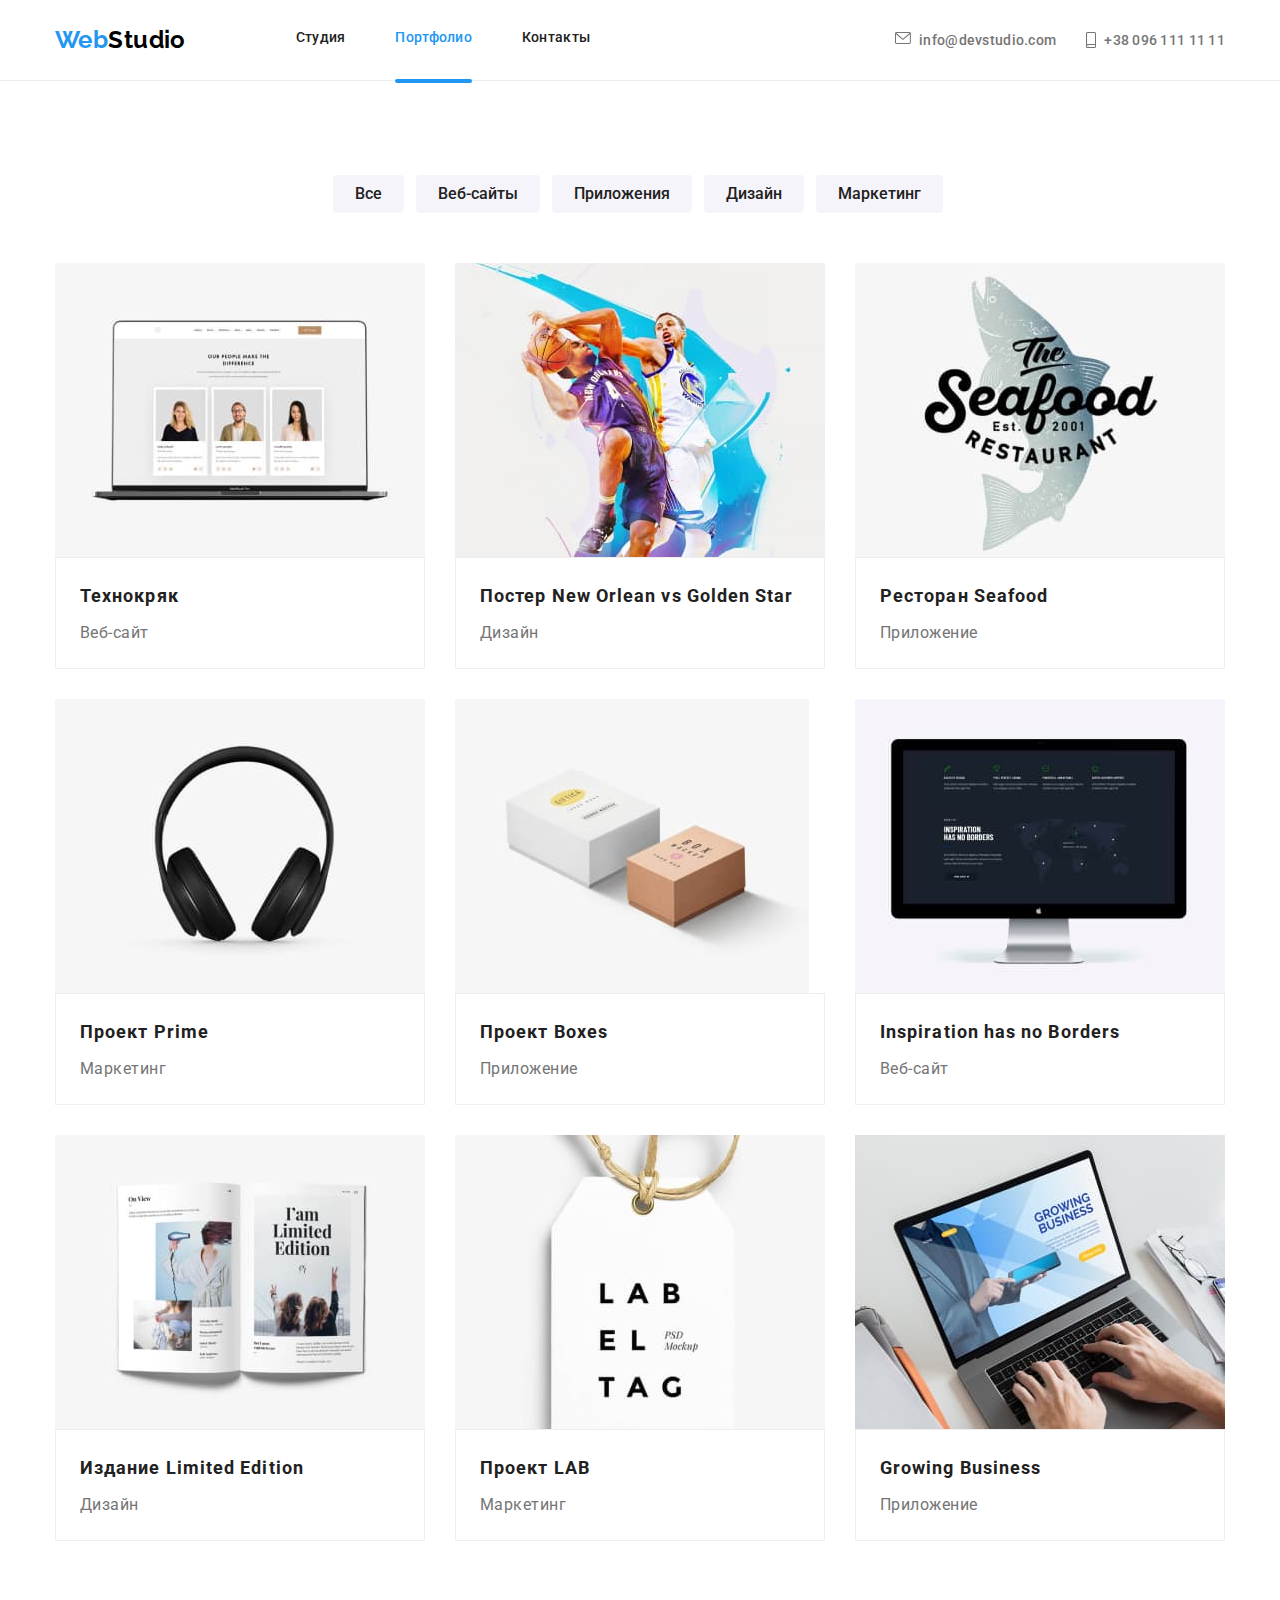
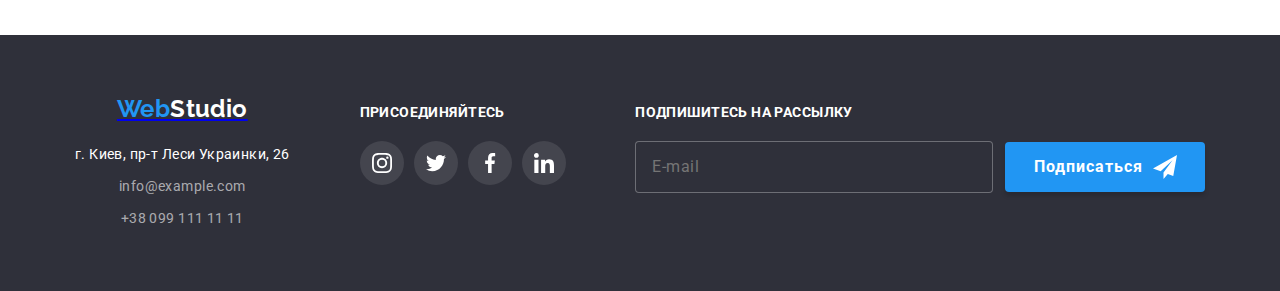
==== commit 54ee1b2d: "add changes" ====
--- a/portfolio.html
+++ b/portfolio.html
@@ -39,35 +39,34 @@
                     <div class="container-contacts">
                         <ul class="connection-list list">
                             <li class="connection-list__item">
-                                <a class="connection-list__link link" href="mailto:info@devstudio.com">
-                                    <svg width="16" height="12" class="connection-list__icon-mail">
+                                <a class="connection-list__link link" href="tel:+380961111111">
+                                    <svg class="connection-list__icon-phone">
+                                <use href="./images/icons.svg#icon-smartphone"></use>
+                                </svg>+38 096 111 11 11</a>
+                            </li>
+                            <li class="connection-list__item"> 
+                                
+                                 <a class="connection-list__link link" href="mailto:info@devstudio.com">
+                                    <svg class="connection-list__icon-mail">
                                 <use href="./images/icons.svg#icon-envelope"></use>
                             </svg>info@devstudio.com</a>
                             </li>
-                            <li class="connection-list__item"> 
-                                <a class="connection-list__link link" href="tel:+380961111111">
-                                    <svg width="10" height="16" class="connection-list__icon-phone">
-                                <use href="./images/icons.svg#icon-smartphone"></use>
-                                </svg>+38 096 111 11 11</a>
-                            </li>
                         </ul>
-                    </div>
-                    <div class="social-menu">
                         <ul class="social-menu__list list">
+                            <li class="social-menu__item social-menu__link--delimiter">
+                                <a class="social-menu__link link social-menu__link--delimiter" href="#" aria-label="Instagram">
+                                Instagram
+                                
+                                </a>
+                            </li>
                             <li class="social-menu__item">
-                                <a class="social-menu__link link" href="#" aria-label="Instagram">
-                                Instagram
+                                <a class="social-menu__link link social-menu__link--delimiter" href="#" aria-label="Twitter">
+                                Twitter
                                 
                                 </a>
                             </li>
                             <li class="social-menu__item">
-                                <a class="social-menu__link link" href="#" aria-label="Twitter">
-                                Twitter
-                                
-                                </a>
-                            </li>
-                            <li class="social-menu__item">
-                                <a class="social-menu__link link" href="#" aria-label="Facebook">
+                                <a class="social-menu__link link social-menu__link--delimiter" href="#" aria-label="Facebook">
                                 Facebook
                                 </a>
                             </li>
@@ -80,10 +79,8 @@
                     </div>
                 </div>
             </nav>
-               
         </div>
     </header>
-
     <main>
         <section class="section">
     <!--Our works-->
@@ -126,7 +123,7 @@
                                     <p class="card-thumb__info-text">Технокряк это современная площадка распространения коронавируса. Компании используют эту платформу для цифрового шпионажа и атак на защищённые сервера конкурентов.</p>
                                 </div>
                             </div>
-                                <div class="card-thumb__meta">
+                                <div class="card-thumb__meta card-thumb__meta--size">
                                     <h2 class="card-thumb__name">Технокряк</h2>
                                     <p class="card-thumb__category">Веб-сайт</p>
                                 </div>
--- a/css/main.min.css
+++ b/css/main.min.css
@@ -4,5 +4,5 @@
  Consolas,  'Liberation Mono',  Menlo,- monospace;font-size:1em}small{font-size:80%}sub,sup{font-size:75%;line-height:0;position:relative;vertical-align:baseline}sub{bottom:-0.25em}sup{top:-0.5em}table{text-indent:0;border-color:inherit}button,input,optgroup,select,textarea{font-family:inherit;font-size:100%;line-height:1.15;margin:0}button,select{text-transform:none}button,[type='button'],[type='reset'],[type='submit']{-webkit-appearance:button}::-moz-focus-inner{border-style:none;padding:0}:-moz-focusring{outline:1px dotted ButtonText}:-moz-ui-invalid{box-shadow:none}legend{padding:0}progress{vertical-align:baseline}::-webkit-inner-spin-button,::-webkit-outer-spin-button{height:auto}[type='search']{-webkit-appearance:textfield;outline-offset:-2px}::-webkit-search-decoration{-webkit-appearance:none}::-webkit-file-upload-button{-webkit-appearance:button;font:inherit}summary{display:list-item}.page{color:var(--primery-text-color);background-color:var(--primery-bg-color);font-family:roboto, sans-serif;letter-spacing:0.03em;font-size:14px;line-height:1.714;overflow-x:hidden}.container{padding-right:15px;padding-left:15px;margin:0 auto;width:100%}@media screen and (max-width: 767px){.container{width:480px}}@media screen and (min-width: 768px){.container{width:768px}}@media screen and (min-width: 1200px){.container{width:1200px}}.link{text-decoration:none}h1,h2,h3,h4,h5,h6,ul{margin-top:0;margin-bottom:0;padding-left:0}.list{list-style:none}.section{padding:60px 0}@media screen and (min-width: 1200px){.section{padding:94px 0}}.instruments,.work,.example-work{background:var(--primery-bg-color)}img{display:block;max-width:100%;height:auto}.header{position:relative;border-bottom:1px solid #ECECEC}@media screen and (max-width: 480px){.header{width:480px}}.header .nav{display:-webkit-box;display:-webkit-flex;display:-ms-flexbox;display:flex;-webkit-box-pack:justify;-webkit-justify-content:space-between;-ms-flex-pack:justify;justify-content:space-between;-webkit-box-align:center;-webkit-align-items:center;-ms-flex-align:center;align-items:center;min-height:60px}@media screen and (min-width: 768px){.header .nav{min-height:80px}}.header .menu-button{display:-webkit-inline-box;display:-webkit-inline-flex;display:-ms-inline-flexbox;display:inline-flex;border:none;padding:0;margin:0;background-color:transparent;z-index:3}@media screen and (min-width: 768px){.header .menu-button{display:none}}.header .menu-container{display:-webkit-box;display:-webkit-flex;display:-ms-flexbox;display:flex}@media screen and (max-width: 767px){.header .menu-container{display:none;position:absolute;top:0;left:0;width:100%;height:100%;padding:48px 48px 48px 40px;background-color:var(--primery-bg-color);z-index:2}.header .menu-container.is-open{display:block}}@media screen and (min-width: 768px){.header .menu-container{display:-webkit-box;display:-webkit-flex;display:-ms-flexbox;display:flex;-webkit-box-align:center;-webkit-align-items:center;-ms-flex-align:center;align-items:center}}.header .menu-button .icon-cross{display:none}.header .menu-button.is-open .icon-cross{display:block}.header .menu-button.is-open .icon-menu{display:none}.logo{display:inline-block;font-family:Raleway, sans-serif;font-weight:700;font-size:24px;line-height:1.166}.logo .logo__basic-color{color:var(--accent-color)}.logo .logo__color-basic-studio{color:#000000}@media screen and (max-width: 767px){.nav-header{display:block}.nav-header__item:not(:last-child){margin-bottom:32px}}@media screen and (min-width: 768px){.nav-header .nav-header__list{display:-webkit-box;display:-webkit-flex;display:-ms-flexbox;display:flex}}.nav-header .nav-header__link{color:inherit;font-weight:500;font-size:40px;line-height:1.175;text-align:center;letter-spacing:0.02em;-webkit-transition:color var(--time-transition) var(--cubic);-o-transition:color var(--time-transition) var(--cubic);transition:color var(--time-transition) var(--cubic)}.nav-header .nav-header__link:hover,.nav-header .nav-header__link:focus{color:var(--accent-color)}@media screen and (min-width: 768px){.nav-header .nav-header__link{font-size:14px;line-height:1.142}}.nav-header .nav-header__link--active{color:var(--accent-color)}.nav-header .nav-header__link--active::after{content:"";display:none;position:relative;width:100%;height:4px;top:29px;background-color:var(--accent-color);-webkit-border-radius:2px;border-radius:2px}@media screen and (min-width: 768px){.nav-header .nav-header__link--active::after{display:block}}.social-menu__list{display:-webkit-box;display:-webkit-flex;display:-ms-flexbox;display:flex}@media screen and (min-width: 768px){.social-menu__list{display:none}}.social-menu__link{margin-right:20px;font-weight:500;font-size:18px;line-height:1.22;letter-spacing:0.02em;color:var(--accent-color)}.social-menu__link:after{content:"";position:relative;right:-10px;bottom:0;width:22px;color:inherit;border:1px solid rgba(33,33,33,0.2);-webkit-transform:rotate(90deg);-ms-transform:rotate(90deg);transform:rotate(90deg)}@media screen and (max-width: 767px){.connection-list{margin-bottom:64px}.connection-list__item:not(:last-child){margin-bottom:32px}}@media screen and (min-width: 768px){.connection-list{display:-webkit-box;display:-webkit-flex;display:-ms-flexbox;display:flex;-webkit-box-orient:vertical;-webkit-box-direction:reverse;-webkit-flex-direction:column-reverse;-ms-flex-direction:column-reverse;flex-direction:column-reverse}}@media screen and (min-width: 1200px){.connection-list{-webkit-box-orient:horizontal;-webkit-box-direction:reverse;-webkit-flex-direction:row-reverse;-ms-flex-direction:row-reverse;flex-direction:row-reverse;-webkit-box-align:center;-webkit-align-items:center;-ms-flex-align:center;align-items:center}}@media screen and (min-width: 768px){.connection-list .connection-list__item{display:-webkit-box;display:-webkit-flex;display:-ms-flexbox;display:flex}}@media screen and (min-width: 768px){.connection-list .connection-list__item:not(:first-child){margin-bottom:10px}}@media screen and (min-width: 1200px){.connection-list .connection-list__item:not(:first-child){margin-bottom:0}}@media screen and (min-width: 1200px){.connection-list .connection-list__item:not(:last-child){margin-left:30px}}.connection-list .connection-list__link{color:var(--secondary-text-color);font-weight:500;font-size:34px;line-height:1.176;letter-spacing:0.02em;-webkit-transition:color var(--time-transition) var(--cubic);-o-transition:color var(--time-transition) var(--cubic);transition:color var(--time-transition) var(--cubic)}@media screen and (min-width: 768px){.connection-list .connection-list__link{display:-webkit-inline-box;display:-webkit-inline-flex;display:-ms-inline-flexbox;display:inline-flex;font-size:12px;line-height:1.166}}.connection-list .connection-list__link:hover,.connection-list .connection-list__link:focus{color:var(--accent-color)}.connection-list .connection-list__link:hover .connection-list__icon-mail,.connection-list .connection-list__link:focus .connection-list__icon-mail,.connection-list .connection-list__link:hover .connection-list__icon-phone,.connection-list .connection-list__link:focus .connection-list__icon-phone{fill:var(--accent-color)}.connection-list .connection-list__icon-mail,.connection-list .connection-list__icon-phone{display:none;-webkit-transition:fill var(--time-transition) var(--cubic);-o-transition:fill var(--time-transition) var(--cubic);transition:fill var(--time-transition) var(--cubic)}@media screen and (min-width: 768px){.connection-list .connection-list__icon-mail,.connection-list .connection-list__icon-phone{display:block;margin-right:8px;fill:var(--secondary-text-color)}}.hero-container{background-color:#C4C4C4;background-image:-webkit-gradient(linear, left top, left bottom, from(rgba(47,48,58,0.4)), to(rgba(47,48,58,0.4))),url(/images/mobile/hero.jpg);background-image:-webkit-linear-gradient(rgba(47,48,58,0.4), rgba(47,48,58,0.4)),url(/images/mobile/hero.jpg);background-image:-o-linear-gradient(rgba(47,48,58,0.4), rgba(47,48,58,0.4)),url(/images/mobile/hero.jpg);background-image:linear-gradient(rgba(47,48,58,0.4), rgba(47,48,58,0.4)),url(/images/mobile/hero.jpg);-webkit-background-size:cover;background-size:cover;text-align:center;padding:118px 60px}@media (min-device-pixel-ratio: 2), (-webkit-min-device-pixel-ratio: 2), (-o-min-device-pixel-ratio: 2/1), (min-resolution: 192dpi), (min-resolution: 2dppx){.hero-container{background-image:-webkit-gradient(linear, left top, left bottom, from(rgba(47,48,58,0.4)), to(rgba(47,48,58,0.4))),url(/images/mobile/hero@2x.jpg);background-image:-webkit-linear-gradient(rgba(47,48,58,0.4), rgba(47,48,58,0.4)),url(/images/mobile/hero@2x.jpg);background-image:-o-linear-gradient(rgba(47,48,58,0.4), rgba(47,48,58,0.4)),url(/images/mobile/hero@2x.jpg);background-image:linear-gradient(rgba(47,48,58,0.4), rgba(47,48,58,0.4)),url(/images/mobile/hero@2x.jpg)}}@media screen and (min-width: 768px){.hero-container{width:100%;padding:118px 204px;background-image:-webkit-gradient(linear, left top, left bottom, from(rgba(47,48,58,0.4)), to(rgba(47,48,58,0.4))),url(/images/table/hero768.jpg);background-image:-webkit-linear-gradient(rgba(47,48,58,0.4), rgba(47,48,58,0.4)),url(/images/table/hero768.jpg);background-image:-o-linear-gradient(rgba(47,48,58,0.4), rgba(47,48,58,0.4)),url(/images/table/hero768.jpg);background-image:linear-gradient(rgba(47,48,58,0.4), rgba(47,48,58,0.4)),url(/images/table/hero768.jpg)}}@media screen and (min-width: 768px) and (min-device-pixel-ratio: 2), screen and (min-width: 768px) and (-webkit-min-device-pixel-ratio: 2), screen and (min-width: 768px) and (-o-min-device-pixel-ratio: 2/1), screen and (min-width: 768px) and (min-resolution: 192dpi), screen and (min-width: 768px) and (min-resolution: 2dppx){.hero-container{background-image:-webkit-gradient(linear, left top, left bottom, from(rgba(47,48,58,0.4)), to(rgba(47,48,58,0.4))),url(/images/table/hero768@2x.jpg);background-image:-webkit-linear-gradient(rgba(47,48,58,0.4), rgba(47,48,58,0.4)),url(/images/table/hero768@2x.jpg);background-image:-o-linear-gradient(rgba(47,48,58,0.4), rgba(47,48,58,0.4)),url(/images/table/hero768@2x.jpg);background-image:linear-gradient(rgba(47,48,58,0.4), rgba(47,48,58,0.4)),url(/images/table/hero768@2x.jpg)}}@media screen and (min-width: 1200px){.hero-container{width:100%;padding:118px 204px;background-image:-webkit-gradient(linear, left top, left bottom, from(rgba(47,48,58,0.4)), to(rgba(47,48,58,0.4))),url(/images/desctop/bg-hero.jpg);background-image:-webkit-linear-gradient(rgba(47,48,58,0.4), rgba(47,48,58,0.4)),url(/images/desctop/bg-hero.jpg);background-image:-o-linear-gradient(rgba(47,48,58,0.4), rgba(47,48,58,0.4)),url(/images/desctop/bg-hero.jpg);background-image:linear-gradient(rgba(47,48,58,0.4), rgba(47,48,58,0.4)),url(/images/desctop/bg-hero.jpg)}}@media screen and (min-width: 1200px) and (min-device-pixel-ratio: 2), screen and (min-width: 1200px) and (-webkit-min-device-pixel-ratio: 2), screen and (min-width: 1200px) and (-o-min-device-pixel-ratio: 2/1), screen and (min-width: 1200px) and (min-resolution: 192dpi), screen and (min-width: 1200px) and (min-resolution: 2dppx){.hero-container{background-image:-webkit-gradient(linear, left top, left bottom, from(rgba(47,48,58,0.4)), to(rgba(47,48,58,0.4))),url(/images/desctop/hero@2x.jpg);background-image:-webkit-linear-gradient(rgba(47,48,58,0.4), rgba(47,48,58,0.4)),url(/images/desctop/hero@2x.jpg);background-image:-o-linear-gradient(rgba(47,48,58,0.4), rgba(47,48,58,0.4)),url(/images/desctop/hero@2x.jpg);background-image:linear-gradient(rgba(47,48,58,0.4), rgba(47,48,58,0.4)),url(/images/desctop/hero@2x.jpg)}}.hero-container .hero-container__title{margin-bottom:30px;color:var(--color-hero);font-weight:900;font-size:26px;line-height:1.62;letter-spacing:0.06em;text-transform:uppercase}.hero-container .hero-container__button,.hero-container .modal-submit{background-color:var(--accent-color);color:var(--color-button);width:200px;margin-bottom:0px;padding:10px 32px;cursor:pointer;font-weight:700;font-size:16px;line-height:1.875;-webkit-box-shadow:0px 4px 4px rgba(0,0,0,0.15);box-shadow:0px 4px 4px rgba(0,0,0,0.15);-webkit-border-radius:4px;border-radius:4px;border:none}.backdrop{position:fixed;top:0;left:0;width:100%;height:100%;padding:93px 15px 94px 15px;background-color:rgba(0,0,0,0.2);opacity:1;-webkit-transition:opacity var(--time-transition) var(--cubic);-o-transition:opacity var(--time-transition) var(--cubic);transition:opacity var(--time-transition) var(--cubic);overflow-y:scroll}.backdrop--is-hidden{opacity:0;pointer-events:none}.backdrop--is-hidden .modal{-webkit-transform:scale(0.5);-ms-transform:scale(0.5);transform:scale(0.5)}.modal{-webkit-transform:scale(1);-ms-transform:scale(1);transform:scale(1);-webkit-transition:-webkit-transform var(--time-transition) var(--cubic);transition:-webkit-transform var(--time-transition) var(--cubic);-o-transition:transform var(--time-transition) var(--cubic);transition:transform var(--time-transition) var(--cubic);transition:transform var(--time-transition) var(--cubic), -webkit-transform var(--time-transition) var(--cubic);padding:40px;background-color:#fff;-webkit-box-shadow:0px 1px 3px rgba(0,0,0,0.12),0px 1px 1px rgba(0,0,0,0.14),0px 2px 1px rgba(0,0,0,0.2);box-shadow:0px 1px 3px rgba(0,0,0,0.12),0px 1px 1px rgba(0,0,0,0.14),0px 2px 1px rgba(0,0,0,0.2);-webkit-border-radius:4px;border-radius:4px}@media screen and (min-width: 768px){.modal{position:absolute;top:50%;left:50%;-webkit-transform:translate(-50%, -50%);-ms-transform:translate(-50%, -50%);transform:translate(-50%, -50%);min-width:450px;min-height:609px}}@media screen and (min-width: 1200px){.modal{min-width:528px;min-height:581px}}.modal .modal__close{position:absolute;top:8px;right:8px;width:30px;height:30px;background:#FFFFFF;border:1px solid rgba(0,0,0,0.1);-webkit-box-sizing:border-box;box-sizing:border-box;-webkit-border-radius:50%;border-radius:50%}.modal .modal__icon{position:absolute;width:50%;height:50%;-webkit-transform:translate(-50%, -50%);-ms-transform:translate(-50%, -50%);transform:translate(-50%, -50%);fill:#000000;cursor:pointer}.modal .modal__title{font-weight:bold;font-size:20px;line-height:1.15;margin:0 0 12px 0}.modal .modal-submit{margin-bottom:40px}.modal-container{position:relative}.modal-container .modal-container__field{display:block;text-align:start;font-size:12px;line-height:1,166;letter-spacing:0.01em;color:var(--secondary-text-color);margin-bottom:10px}.modal-container .modal-container__field--check:checked ~ .modal-container__checkbox-icon{background-image:url(../images/iconcheck.svg);-webkit-background-size:contain;background-size:contain;background-repeat:no-repeat;background-position:center;background-color:var(--accent-color);border-color:var(--accent-color);-webkit-background-clip:border-box;background-clip:border-box}.modal-container .modal-container__form,.modal-container .modal-container__comments{width:100%;height:40px;border:1px solid rgba(164,148,148,0.2);-webkit-border-radius:4px;border-radius:4px;margin-top:4px;padding-left:42px;outline:none;-webkit-transition:border var(--time-transition) var(--cubic);-o-transition:border var(--time-transition) var(--cubic);transition:border var(--time-transition) var(--cubic)}.modal-container .modal-container__comments{width:370px;height:120px;padding:12px 16px;margin-bottom:20px;resize:none}.modal-container .modal-container__icon{position:absolute;top:50%;left:12px;fill:var(--primery-text-color);-webkit-transition:fill var(--time-transition) var(--cubic);-o-transition:fill var(--time-transition) var(--cubic);transition:fill var(--time-transition) var(--cubic)}.modal-container:focus-within .modal-container__icon{fill:var(--accent-color)}.modal-container:focus-within .modal-container__form,.modal-container:focus-within .modal-container__comments{border:1px solid #2196F3;-webkit-border-radius:4px;border-radius:4px}.modal-container .modal-container__checkbox{position:relative;display:-webkit-box;display:-webkit-flex;display:-ms-flexbox;display:flex;-webkit-box-align:center;-webkit-align-items:center;-ms-flex-align:center;align-items:center;-webkit-box-pack:center;-webkit-justify-content:center;-ms-flex-pack:center;justify-content:center;margin:0 auto;font-size:12px;line-height:1.166;color:var(--secondary-text-color);padding-left:20px;margin-bottom:31px}.modal-container .modal-container__checkbox-icon{position:absolute;left:10px;width:16px;height:15px;background:#FFFFFF;cursor:pointer;border:2px solid var(--primery-text-color);-webkit-box-shadow:0px 1px 3px rgba(0,0,0,0.12),0px 1px 1px rgba(0,0,0,0.14),0px 2px 1px rgba(0,0,0,0.2);box-shadow:0px 1px 3px rgba(0,0,0,0.12),0px 1px 1px rgba(0,0,0,0.14),0px 2px 1px rgba(0,0,0,0.2);-webkit-border-radius:4px;border-radius:4px;-webkit-transition:background-color var(--cubic) var(--time-transition),border-color var(--cubic) var(--time-transition),-webkit-background-clip var(--cubic) var(--time-transition);transition:background-color var(--cubic) var(--time-transition),border-color var(--cubic) var(--time-transition),-webkit-background-clip var(--cubic) var(--time-transition);-o-transition:background-color var(--cubic) var(--time-transition),border-color var(--cubic) var(--time-transition),background-clip var(--cubic) var(--time-transition);transition:background-color var(--cubic) var(--time-transition),border-color var(--cubic) var(--time-transition),background-clip var(--cubic) var(--time-transition);transition:background-color var(--cubic) var(--time-transition),border-color var(--cubic) var(--time-transition),background-clip var(--cubic) var(--time-transition),-webkit-background-clip var(--cubic) var(--time-transition)}.modal-container .modal-container__form-link{color:var(--accent-color);margin-left:5px}.modal-container .visually-hidden{position:absolute;width:1px;height:1px;margin:-1px;padding:0;overflow:hidden;border:0;clip:rect(0 0 0 0)}@media screen and (min-width: 768px){.instruments{display:-webkit-box;display:-webkit-flex;display:-ms-flexbox;display:flex;-webkit-flex-wrap:wrap;-ms-flex-wrap:wrap;flex-wrap:wrap;margin:-15px}}.instruments .icon-container{text-align:center;margin-bottom:30px;padding:15px 0;background-color:var(--bg-color-instruments);-webkit-border-radius:4px;border-radius:4px}.instruments .instruments__title{margin-bottom:10px;font-weight:bold;line-height:1.142;text-transform:uppercase}.instruments .instruments__text{margin:0;font-size:14px;line-height:1.71;color:var(--secondary-text-color)}.instruments .instruments__item{padding-bottom:30px}.instruments .instruments__item:last-child{padding-bottom:0}@media screen and (min-width: 768px){.instruments .instruments__item{margin:15px;width:-webkit-calc((100% - 4 * 15px) / 2);width:calc((100% - 4 * 15px) / 2)}}@media screen and (min-width: 1200px){.instruments .instruments__item{width:-webkit-calc((100% - 8 * 15px) / 4);width:calc((100% - 8 * 15px) / 4)}}.section-team{background-color:#f5f4fa}@media screen and (max-width: 480px){.section-team{width:480px}}.section-team__title{font-weight:700;font-size:36px;line-height:1.166;text-align:center;margin-bottom:50px}@media screen and (min-width: 768px){.team{display:-webkit-box;display:-webkit-flex;display:-ms-flexbox;display:flex;-webkit-flex-wrap:wrap;-ms-flex-wrap:wrap;flex-wrap:wrap;margin:-15px}}.team__item{display:block;text-align:center;background-color:var(--primery-bg-color);-webkit-box-shadow:0px 1px 3px rgba(0,0,0,0.12),0px 1px 1px rgba(0,0,0,0.14),0px 2px 1px rgba(0,0,0,0.2);box-shadow:0px 1px 3px rgba(0,0,0,0.12),0px 1px 1px rgba(0,0,0,0.14),0px 2px 1px rgba(0,0,0,0.2);-webkit-border-radius:0px 0px 4px 4px;border-radius:0px 0px 4px 4px}@media screen and (max-width: 767px){.team__item:not(:last-child){margin-bottom:30px}}@media screen and (min-width: 768px){.team__item{margin:15px;width:-webkit-calc((100% - 4 * 15px ) / 2);width:calc((100% - 4 * 15px ) / 2)}}@media screen and (min-width: 1200px){.team__item{margin:15px;width:-webkit-calc((100% - 8 * 15px) / 4);width:calc((100% - 8 * 15px) / 4)}}.team__name{font-weight:500;font-size:16px;line-height:1.187;text-align:center;margin-bottom:10px}.team__profession{color:var(--secondary-text-color);font-weight:normal;font-size:16px;line-height:1.187;margin:0 0 16px 0}.team__foto{margin-bottom:30px}.section-work{display:none}@media screen and (min-width: 1200px){.section-work{display:block;padding-bottom:94px}}.section-work .work__title{margin-bottom:50px;font-weight:700;font-size:36px;line-height:1.166;text-align:center}.section-work .work__list{display:-webkit-box;display:-webkit-flex;display:-ms-flexbox;display:flex;-webkit-box-pack:center;-webkit-justify-content:center;-ms-flex-pack:center;justify-content:center;-webkit-box-align:center;-webkit-align-items:center;-ms-flex-align:center;align-items:center;margin:-15px}.section-work .work__item{position:relative;margin:15px;width:-webkit-calc((100% - 6 * 15px) / 3);width:calc((100% - 6 * 15px) / 3)}.section-work .work__title-thumb{position:absolute;bottom:0;left:0;width:100%;height:70px;padding:27px 0;background:rgba(47,48,58,0.8);font-weight:bold;font-size:14px;line-height:1.142;text-align:center;letter-spacing:0.03em;text-transform:uppercase;color:#ffffff}.social-team{display:-webkit-box;display:-webkit-flex;display:-ms-flexbox;display:flex;-webkit-box-pack:center;-webkit-justify-content:center;-ms-flex-pack:center;justify-content:center;-webkit-box-align:center;-webkit-align-items:center;-ms-flex-align:center;align-items:center}.social-team .social-team__item{width:44px;height:44px;margin-bottom:24px}.social-team .social-team__icon{background-position:center;fill:currentColor;-webkit-transition:fill var(--time-transition) var(--cubic);-o-transition:fill var(--time-transition) var(--cubic);transition:fill var(--time-transition) var(--cubic)}.social-team .social-team__link{display:-webkit-inline-box;display:-webkit-inline-flex;display:-ms-inline-flexbox;display:inline-flex;-webkit-box-pack:center;-webkit-justify-content:center;-ms-flex-pack:center;justify-content:center;-webkit-box-align:center;-webkit-align-items:center;-ms-flex-align:center;align-items:center;-webkit-border-radius:50%;border-radius:50%;width:100%;height:100%;color:var(--color-icon);-webkit-transition:background-color var(--time-transition) var(--cubic);-o-transition:background-color var(--time-transition) var(--cubic);transition:background-color var(--time-transition) var(--cubic)}.social-team .social-team__link:hover,.social-team .social-team__link:focus{background-color:var(--accent-color)}.social-team .social-team__link:hover .social-team__icon,.social-team .social-team__link:focus .social-team__icon{fill:#fff}.social-team .social-team__item:not(:first-child){margin-left:10px}.section__title{margin-bottom:30px;font-weight:bold;font-size:28px;line-height:1.178;text-align:center;color:var(--primery-text-color)}.customers-list{display:-webkit-box;display:-webkit-flex;display:-ms-flexbox;display:flex;-webkit-flex-wrap:wrap;-ms-flex-wrap:wrap;flex-wrap:wrap;margin:-15px}.customers-list__item{display:-webkit-box;display:-webkit-flex;display:-ms-flexbox;display:flex;-webkit-box-pack:center;-webkit-justify-content:center;-ms-flex-pack:center;justify-content:center;-webkit-box-align:center;-webkit-align-items:center;-ms-flex-align:center;align-items:center;margin:15px;padding:16px 0;-webkit-flex-basis:-webkit-calc((100% - 4 * 15px) / 2);-ms-flex-preferred-size:calc((100% - 4 * 15px) / 2);flex-basis:calc((100% - 4 * 15px) / 2);border:1px solid #AFB1B8;-webkit-border-radius:4px;border-radius:4px;-webkit-transition:border-color var(--time-transition) var(--cubic);-o-transition:border-color var(--time-transition) var(--cubic);transition:border-color var(--time-transition) var(--cubic)}@media screen and (min-width: 768px){.customers-list__item{-webkit-flex-basis:-webkit-calc((100% - 6 * 15px) / 3);-ms-flex-preferred-size:calc((100% - 6 * 15px) / 3);flex-basis:calc((100% - 6 * 15px) / 3)}}@media screen and (min-width: 1200px){.customers-list__item{-webkit-flex-basis:-webkit-calc((100% - 12 * 15px) / 6);-ms-flex-preferred-size:calc((100% - 12 * 15px) / 6);flex-basis:calc((100% - 12 * 15px) / 6)}}.customers-list__item:hover,.customers-list__item:focus{border-color:var(--accent-color)}.customers-list__item .customers-list__link{color:var(--color-icon)}.customers-list__item .customers-list__icon{fill:currentColor;-webkit-transition:fill var(--time-transition) var(--cubic);-o-transition:fill var(--time-transition) var(--cubic);transition:fill var(--time-transition) var(--cubic)}.customers-list__item:hover .customers-list__icon,.customers-list__item:focus .customers-list__icon{fill:var(--accent-color)}.examples-list{display:-webkit-box;display:-webkit-flex;display:-ms-flexbox;display:flex;-webkit-flex-wrap:wrap;-ms-flex-wrap:wrap;flex-wrap:wrap;margin-bottom:40px}@media screen and (min-width: 768px){.examples-list{-webkit-box-pack:center;-webkit-justify-content:center;-ms-flex-pack:center;justify-content:center;-webkit-box-align:center;-webkit-align-items:center;-ms-flex-align:center;align-items:center;margin-bottom:30px}}@media screen and (min-width: 1200px){.examples-list{margin-bottom:50px}}.examples-list .examples-list__item{margin-right:4px}.examples-list .examples-list__item:nth-child(-n+3){margin-bottom:15px}@media screen and (min-width: 768px){.examples-list .examples-list__item:nth-child(-n+3){margin-bottom:0}}@media screen and (min-width: 768px){.examples-list .examples-list__item:not(:first-child){margin-left:8px}}.examples-list .examples-list__button{color:var(--primery-text-color);background-color:var(--buttom-bg-color-potfolio);font-weight:500;font-size:16px;line-height:1.62;text-align:center;cursor:pointer;border:none;-webkit-border-radius:4px;border-radius:4px;padding:6px 22px;-webkit-transition:background-color var(--time-transition) var(--cubic),color var(--time-transition) var(--cubic),-webkit-box-shadow var(--time-transition) var(--cubic);transition:background-color var(--time-transition) var(--cubic),color var(--time-transition) var(--cubic),-webkit-box-shadow var(--time-transition) var(--cubic);-o-transition:background-color var(--time-transition) var(--cubic),color var(--time-transition) var(--cubic),box-shadow var(--time-transition) var(--cubic);transition:background-color var(--time-transition) var(--cubic),color var(--time-transition) var(--cubic),box-shadow var(--time-transition) var(--cubic);transition:background-color var(--time-transition) var(--cubic),color var(--time-transition) var(--cubic),box-shadow var(--time-transition) var(--cubic),-webkit-box-shadow var(--time-transition) var(--cubic)}.examples-list .examples-list__button:hover,.examples-list .examples-list__button:focus{background-color:var(--accent-color);color:var(--color-button);-webkit-box-shadow:0px 3px 1px rgba(0,0,0,0.1),0px 1px 2px rgba(0,0,0,0.08),0px 2px 2px rgba(0,0,0,0.12);box-shadow:0px 3px 1px rgba(0,0,0,0.1),0px 1px 2px rgba(0,0,0,0.08),0px 2px 2px rgba(0,0,0,0.12)}@media screen and (min-width: 768px){.works{display:-webkit-box;display:-webkit-flex;display:-ms-flexbox;display:flex;-webkit-flex-wrap:wrap;-ms-flex-wrap:wrap;flex-wrap:wrap;margin:-15px}}.works .works__item{-webkit-box-sizing:border-box;box-sizing:border-box;margin-bottom:30px}@media screen and (min-width: 768px){.works .works__item{-webkit-flex-basis:-webkit-calc((100% - 4 * 15px) / 2);-ms-flex-preferred-size:calc((100% - 4 * 15px) / 2);flex-basis:calc((100% - 4 * 15px) / 2);margin:15px}}@media screen and (min-width: 1200px){.works .works__item{-webkit-flex-basis:-webkit-calc((100% - 6 * 15px) / 3);-ms-flex-preferred-size:calc((100% - 6 * 15px) / 3);flex-basis:calc((100% - 6 * 15px) / 3)}}.works .works__link{display:block;text-decoration:none;color:var(--primery-text-color);-webkit-transition:-webkit-box-shadow var(--time-transition) var(--cubic);transition:-webkit-box-shadow var(--time-transition) var(--cubic);-o-transition:box-shadow var(--time-transition) var(--cubic);transition:box-shadow var(--time-transition) var(--cubic);transition:box-shadow var(--time-transition) var(--cubic), -webkit-box-shadow var(--time-transition) var(--cubic)}.works .works__link:hover{-webkit-box-shadow:0px 1px 1px rgba(0,0,0,0.12),0px 4px 4px rgba(0,0,0,0.06),1px 4px 6px rgba(0,0,0,0.16);box-shadow:0px 1px 1px rgba(0,0,0,0.12),0px 4px 4px rgba(0,0,0,0.06),1px 4px 6px rgba(0,0,0,0.16)}.card-thumb{position:relative;overflow:hidden}.card-thumb .card-thumb__overlay{position:absolute;top:0;left:0;width:100%;height:100%;padding:63px 24px 63px 24px;font-size:18px;line-height:1.56;letter-spacing:0.03em;color:#FFFFFF;opacity:0;background-color:rgba(33,150,243,0.9);-webkit-transform:translateY(100%);-ms-transform:translateY(100%);transform:translateY(100%);-webkit-transition:opacity var(--time-transition) var(--cubic),-webkit-transform var(--time-transition) var(--cubic);transition:opacity var(--time-transition) var(--cubic),-webkit-transform var(--time-transition) var(--cubic);-o-transition:opacity var(--time-transition) var(--cubic),transform var(--time-transition) var(--cubic);transition:opacity var(--time-transition) var(--cubic),transform var(--time-transition) var(--cubic);transition:opacity var(--time-transition) var(--cubic),transform var(--time-transition) var(--cubic),-webkit-transform var(--time-transition) var(--cubic)}.card-thumb .card-thumb__info-text{margin:0 0}.card-thumb__meta{border:1px solid #EEEEEE;padding:20px 24px;-webkit-box-shadow:0px 1px 1px rgba(0,0,0,0.12),0;box-shadow:0px 1px 1px rgba(0,0,0,0.12),0}.card-thumb__meta .card-thumb__name{font-weight:700;font-size:18px;line-height:2;letter-spacing:0.06em;margin-bottom:4px}.card-thumb__meta .card-thumb__category{color:var(--secondary-text-color);font-size:16px;line-height:1.87;letter-spacing:0.03em;margin-bottom:0;margin-top:0}.works__link:hover .card-thumb__overlay,.works__link:focus .card-thumb__overlay{opacity:1;-webkit-transform:translateY(0);-ms-transform:translateY(0);transform:translateY(0)}.nav-footer{background-color:var(--secondary-bg-color)}@media screen and (max-width: 480px){.nav-footer{width:480px}}.nav-footer .nav-footer__container{padding:60px 0}@media screen and (min-width: 768px){.nav-footer .nav-footer__container{display:-webkit-box;display:-webkit-flex;display:-ms-flexbox;display:flex;-webkit-flex-wrap:wrap;-ms-flex-wrap:wrap;flex-wrap:wrap;-webkit-justify-content:space-around;-ms-flex-pack:distribute;justify-content:space-around}}@media screen and (min-width: 1200px){.nav-footer{-webkit-box-align:baseline;-webkit-align-items:baseline;-ms-flex-align:baseline;align-items:baseline}}.container-address{text-align:center}@media screen and (max-width: 1199px){.container-address{margin-bottom:60px}}.address-list__item:not(:last-child){margin-bottom:8px}.address-list__contacts{color:rgba(255,255,255,0.6);font-style:normal;font-weight:400;color:#ffffff99;-webkit-transition:color 250ms cubic-bezier(0.4, 0, 0.2, 1);-o-transition:color 250ms cubic-bezier(0.4, 0, 0.2, 1);transition:color 250ms cubic-bezier(0.4, 0, 0.2, 1)}.address-list__contacts:hover,.address-list__contacts:focus{color:var(--accent-color)}.address-list__contacts--white-color{color:#ffffff}@media screen and (max-width: 767px){.association{display:block}}@media screen and (min-width: 768px){.association{display:-webkit-box;display:-webkit-flex;display:-ms-flexbox;display:flex;-webkit-justify-content:space-around;-ms-flex-pack:distribute;justify-content:space-around}}.logo--change-color{display:inline-block;margin-bottom:20px}.logo__color-basic-studio--inverse{color:#ffffff}.invitation{text-align:center}@media screen and (max-width: 1199px){.invitation{margin-bottom:60px}}.invitation .invitation__title{margin-bottom:20px;font-size:14px;letter-spacing:0.03em;font-weight:700;line-height:1.14;text-transform:uppercase;color:#FFFFFF}.social-list{display:-webkit-box;display:-webkit-flex;display:-ms-flexbox;display:flex;-webkit-box-pack:center;-webkit-justify-content:center;-ms-flex-pack:center;justify-content:center}.social-list .social-list__item{width:44px;height:44px;-webkit-border-radius:50%;border-radius:50%;background-color:rgba(255,255,255,0.1);-webkit-transition:background-color var(--time-transition) var(--cubic);-o-transition:background-color var(--time-transition) var(--cubic);transition:background-color var(--time-transition) var(--cubic)}.social-list .social-list__item:hover,.social-list .social-list__item:focus{background-color:var(--accent-color)}.social-list .social-list__item:not(:last-child){margin-right:10px}.social-list .social-list__link{display:block;width:100%;height:100%;padding:12px;fill:#ffffff}.form{text-align:center}.form .form__title{margin:0 0 20px 0;font-size:14px;font-weight:700;line-height:1.14;text-transform:uppercase;color:#FFFFFF}@media screen and (min-width: 768px){.form .form-container{display:-webkit-box;display:-webkit-flex;display:-ms-flexbox;display:flex;-webkit-box-orient:vertical;-webkit-box-direction:normal;-webkit-flex-direction:column;-ms-flex-direction:column;flex-direction:column;-webkit-box-align:center;-webkit-align-items:center;-ms-flex-align:center;align-items:center}}@media screen and (min-width: 1200px){.form .form-container{-webkit-box-orient:horizontal;-webkit-box-direction:normal;-webkit-flex-direction:row;-ms-flex-direction:row;flex-direction:row}}.form .form__input{width:100%;margin-bottom:20px;padding:15px 0 15px 16px;-webkit-box-sizing:border-box;box-sizing:border-box;border:1px solid rgba(255,255,255,0.3);-webkit-border-radius:4px;border-radius:4px;font-size:16px;line-height:1.25;letter-spacing:0.03em;background:#2F303A;color:rgba(255,255,255,0.6)}@media screen and (min-width: 768px){.form .form__input{width:450px}}@media screen and (min-width: 1200px){.form .form__input{margin-bottom:0;margin-right:12px;width:358px}}.form .form__submit{position:relative;width:200px;font-weight:700;font-size:16px;line-height:1.87;letter-spacing:0.06em;padding:10px 62px 10px 29px;background:var(--accent-color);-webkit-box-shadow:0px 4px 4px rgba(0,0,0,0.15);box-shadow:0px 4px 4px rgba(0,0,0,0.15);border:none;-webkit-border-radius:4px;border-radius:4px;cursor:pointer;color:#FFFFFF}@media screen and (min-width: 768px){.form .form__submit{display:block}}.form .form__icon{display:block;position:absolute;top:13px;right:28px;fill:#ffffff}
+ monospace;font-size:1em}small{font-size:80%}sub,sup{font-size:75%;line-height:0;position:relative;vertical-align:baseline}sub{bottom:-0.25em}sup{top:-0.5em}table{text-indent:0;border-color:inherit}button,input,optgroup,select,textarea{font-family:inherit;font-size:100%;line-height:1.15;margin:0}button,select{text-transform:none}button,[type='button'],[type='reset'],[type='submit']{-webkit-appearance:button}::-moz-focus-inner{border-style:none;padding:0}:-moz-focusring{outline:1px dotted ButtonText}:-moz-ui-invalid{box-shadow:none}legend{padding:0}progress{vertical-align:baseline}::-webkit-inner-spin-button,::-webkit-outer-spin-button{height:auto}[type='search']{-webkit-appearance:textfield;outline-offset:-2px}::-webkit-search-decoration{-webkit-appearance:none}::-webkit-file-upload-button{-webkit-appearance:button;font:inherit}summary{display:list-item}.page{color:var(--primery-text-color);background-color:var(--primery-bg-color);font-family:roboto, sans-serif;letter-spacing:0.03em;font-size:14px;line-height:1.714}@media screen and (min-width: 320px){.page{overflow-x:hidden;overflow-y:hidden}}.container{padding-right:15px;padding-left:15px;margin:0 auto;width:100%}@media screen and (max-width: 767px){.container{width:480px}}@media screen and (min-width: 768px){.container{width:768px}}@media screen and (min-width: 1200px){.container{width:1200px}}.link{text-decoration:none}h1,h2,h3,h4,h5,h6,ul{margin-top:0;margin-bottom:0;padding-left:0}.list{list-style:none}.section{padding:60px 0}@media screen and (min-width: 1200px){.section{padding:94px 0}}.instruments,.work,.example-work{background:var(--primery-bg-color)}img{display:block;max-width:100%;height:auto}.header{position:relative;border-bottom:1px solid #ECECEC}@media screen and (max-width: 480px){.header{width:480px}}.header .nav{display:-webkit-box;display:-webkit-flex;display:-ms-flexbox;display:flex;-webkit-box-pack:justify;-webkit-justify-content:space-between;-ms-flex-pack:justify;justify-content:space-between;-webkit-box-align:center;-webkit-align-items:center;-ms-flex-align:center;align-items:center;min-height:60px}@media screen and (min-width: 768px){.header .nav{min-height:80px}}.header .menu-button{display:-webkit-inline-box;display:-webkit-inline-flex;display:-ms-inline-flexbox;display:inline-flex;border:none;padding:0;margin:0;background-color:transparent;z-index:3}@media screen and (min-width: 768px){.header .menu-button{display:none}}@media screen and (max-width: 767px){.header .menu-container{display:none;position:absolute;top:0;left:0;width:100%;height:100vh;padding:48px 48px 48px 40px;background-color:var(--primery-bg-color);z-index:2}.header .menu-container.is-open{display:-webkit-box;display:-webkit-flex;display:-ms-flexbox;display:flex;-webkit-box-orient:vertical;-webkit-box-direction:normal;-webkit-flex-direction:column;-ms-flex-direction:column;flex-direction:column;-webkit-box-pack:justify;-webkit-justify-content:space-between;-ms-flex-pack:justify;justify-content:space-between}}@media screen and (min-width: 768px){.header .menu-container{display:-webkit-box;display:-webkit-flex;display:-ms-flexbox;display:flex;-webkit-box-align:center;-webkit-align-items:center;-ms-flex-align:center;align-items:center}}.header .menu-button .icon-cross{display:none}.header .menu-button.is-open .icon-cross{display:block}.header .menu-button.is-open .icon-menu{display:none}.logo{display:inline-block;font-family:Raleway, sans-serif;font-weight:700;font-size:24px;line-height:1.166}.logo .logo__basic-color{color:var(--accent-color)}.logo .logo__color-basic-studio{color:#000000}@media screen and (max-width: 767px){.nav-header{display:block}.nav-header__item:not(:last-child){margin-bottom:32px}}@media screen and (min-width: 768px){.nav-header .nav-header__list{display:-webkit-box;display:-webkit-flex;display:-ms-flexbox;display:flex;margin-right:84px}}@media screen and (min-width: 1200px){.nav-header .nav-header__list{margin-right:305px}}@media screen and (min-width: 768px){.nav-header .nav-header__item:not(:last-child){margin-right:50px}}.nav-header .nav-header__link{color:inherit;font-weight:500;font-size:40px;line-height:1.175;text-align:center;letter-spacing:0.02em;-webkit-transition:color var(--time-transition) var(--cubic);-o-transition:color var(--time-transition) var(--cubic);transition:color var(--time-transition) var(--cubic)}.nav-header .nav-header__link:hover,.nav-header .nav-header__link:focus{color:var(--accent-color)}@media screen and (min-width: 768px){.nav-header .nav-header__link{font-size:14px;line-height:1.142}}.nav-header .nav-header__link--active{color:var(--accent-color)}.nav-header .nav-header__link--active::after{content:"";display:none;position:relative;width:100%;height:4px;top:29px;background-color:var(--accent-color);-webkit-border-radius:2px;border-radius:2px}@media screen and (min-width: 768px){.nav-header .nav-header__link--active::after{display:block}}.social-menu__list{display:-webkit-box;display:-webkit-flex;display:-ms-flexbox;display:flex}@media screen and (min-width: 768px){.social-menu__list{display:none}}.social-menu__link{margin-right:20px;font-weight:500;font-size:18px;line-height:1.22;letter-spacing:0.02em;color:var(--accent-color)}.social-menu__link--delimiter:after{content:"";position:relative;right:-10px;bottom:0;width:22px;color:inherit;border:1px solid rgba(33,33,33,0.2);-webkit-transform:rotate(90deg);-ms-transform:rotate(90deg);transform:rotate(90deg)}@media screen and (max-width: 767px){.connection-list{margin-bottom:64px}.connection-list__item:not(:last-child){margin-bottom:32px}}@media screen and (min-width: 768px){.connection-list{display:-webkit-box;display:-webkit-flex;display:-ms-flexbox;display:flex;-webkit-box-orient:vertical;-webkit-box-direction:reverse;-webkit-flex-direction:column-reverse;-ms-flex-direction:column-reverse;flex-direction:column-reverse}}@media screen and (min-width: 1200px){.connection-list{-webkit-box-orient:horizontal;-webkit-box-direction:reverse;-webkit-flex-direction:row-reverse;-ms-flex-direction:row-reverse;flex-direction:row-reverse;-webkit-box-align:center;-webkit-align-items:center;-ms-flex-align:center;align-items:center}}@media screen and (min-width: 768px){.connection-list .connection-list__item{display:-webkit-box;display:-webkit-flex;display:-ms-flexbox;display:flex}}@media screen and (min-width: 768px){.connection-list .connection-list__item:not(:first-child){margin-bottom:10px}}@media screen and (min-width: 1200px){.connection-list .connection-list__item:not(:first-child){margin-bottom:0}}@media screen and (min-width: 1200px){.connection-list .connection-list__item:not(:last-child){margin-left:30px}}.connection-list .connection-list__link{color:var(--secondary-text-color);font-weight:500;font-size:34px;line-height:1.176;letter-spacing:0.02em;-webkit-transition:color var(--time-transition) var(--cubic);-o-transition:color var(--time-transition) var(--cubic);transition:color var(--time-transition) var(--cubic)}@media screen and (min-width: 768px){.connection-list .connection-list__link{display:-webkit-inline-box;display:-webkit-inline-flex;display:-ms-inline-flexbox;display:inline-flex;font-size:12px;line-height:1.166}}@media screen and (min-width: 1200px){.connection-list .connection-list__link{font-size:14px;line-height:1.142}}.connection-list .connection-list__link:hover,.connection-list .connection-list__link:focus{color:var(--accent-color)}.connection-list .connection-list__link:hover .connection-list__icon-mail,.connection-list .connection-list__link:focus .connection-list__icon-mail,.connection-list .connection-list__link:hover .connection-list__icon-phone,.connection-list .connection-list__link:focus .connection-list__icon-phone{fill:var(--accent-color)}.connection-list .connection-list__icon-mail,.connection-list .connection-list__icon-phone{display:none;-webkit-transition:fill var(--time-transition) var(--cubic);-o-transition:fill var(--time-transition) var(--cubic);transition:fill var(--time-transition) var(--cubic)}@media screen and (min-width: 768px){.connection-list .connection-list__icon-mail,.connection-list .connection-list__icon-phone{display:block;margin-right:8px;fill:var(--secondary-text-color)}}@media screen and (min-width: 768px){.connection-list .connection-list__icon-mail{width:14px;height:10px}}@media screen and (min-width: 1200px){.connection-list .connection-list__icon-mail{width:16px;height:12px}}@media screen and (min-width: 768px){.connection-list .connection-list__icon-phone{width:10px;height:14px}}@media screen and (min-width: 1200px){.connection-list .connection-list__icon-phone{width:10px;height:16px}}.hero-container{min-width:100%;background-color:#C4C4C4;background-image:-webkit-gradient(linear, left top, left bottom, from(rgba(47,48,58,0.4)), to(rgba(47,48,58,0.4))),url(/images/mobile/hero.jpg);background-image:-webkit-linear-gradient(rgba(47,48,58,0.4), rgba(47,48,58,0.4)),url(/images/mobile/hero.jpg);background-image:-o-linear-gradient(rgba(47,48,58,0.4), rgba(47,48,58,0.4)),url(/images/mobile/hero.jpg);background-image:linear-gradient(rgba(47,48,58,0.4), rgba(47,48,58,0.4)),url(/images/mobile/hero.jpg);-webkit-background-size:cover;background-size:cover;text-align:center;padding:118px 60px}@media (min-device-pixel-ratio: 2), (-webkit-min-device-pixel-ratio: 2), (-o-min-device-pixel-ratio: 2/1), (min-resolution: 192dpi), (min-resolution: 2dppx){.hero-container{background-image:-webkit-gradient(linear, left top, left bottom, from(rgba(47,48,58,0.4)), to(rgba(47,48,58,0.4))),url(/images/mobile/hero@2x.jpg);background-image:-webkit-linear-gradient(rgba(47,48,58,0.4), rgba(47,48,58,0.4)),url(/images/mobile/hero@2x.jpg);background-image:-o-linear-gradient(rgba(47,48,58,0.4), rgba(47,48,58,0.4)),url(/images/mobile/hero@2x.jpg);background-image:linear-gradient(rgba(47,48,58,0.4), rgba(47,48,58,0.4)),url(/images/mobile/hero@2x.jpg)}}@media screen and (min-width: 768px){.hero-container{min-width:100%;padding:118px 204px;background-image:-webkit-gradient(linear, left top, left bottom, from(rgba(47,48,58,0.4)), to(rgba(47,48,58,0.4))),url(/images/table/hero768.jpg);background-image:-webkit-linear-gradient(rgba(47,48,58,0.4), rgba(47,48,58,0.4)),url(/images/table/hero768.jpg);background-image:-o-linear-gradient(rgba(47,48,58,0.4), rgba(47,48,58,0.4)),url(/images/table/hero768.jpg);background-image:linear-gradient(rgba(47,48,58,0.4), rgba(47,48,58,0.4)),url(/images/table/hero768.jpg)}}@media screen and (min-width: 768px) and (min-device-pixel-ratio: 2), screen and (min-width: 768px) and (-webkit-min-device-pixel-ratio: 2), screen and (min-width: 768px) and (-o-min-device-pixel-ratio: 2/1), screen and (min-width: 768px) and (min-resolution: 192dpi), screen and (min-width: 768px) and (min-resolution: 2dppx){.hero-container{background-image:-webkit-gradient(linear, left top, left bottom, from(rgba(47,48,58,0.4)), to(rgba(47,48,58,0.4))),url(/images/table/hero768@2x.jpg);background-image:-webkit-linear-gradient(rgba(47,48,58,0.4), rgba(47,48,58,0.4)),url(/images/table/hero768@2x.jpg);background-image:-o-linear-gradient(rgba(47,48,58,0.4), rgba(47,48,58,0.4)),url(/images/table/hero768@2x.jpg);background-image:linear-gradient(rgba(47,48,58,0.4), rgba(47,48,58,0.4)),url(/images/table/hero768@2x.jpg)}}@media screen and (min-width: 1200px){.hero-container{width:100%;padding:118px 204px;background-image:-webkit-gradient(linear, left top, left bottom, from(rgba(47,48,58,0.4)), to(rgba(47,48,58,0.4))),url(/images/desctop/bg-hero.jpg);background-image:-webkit-linear-gradient(rgba(47,48,58,0.4), rgba(47,48,58,0.4)),url(/images/desctop/bg-hero.jpg);background-image:-o-linear-gradient(rgba(47,48,58,0.4), rgba(47,48,58,0.4)),url(/images/desctop/bg-hero.jpg);background-image:linear-gradient(rgba(47,48,58,0.4), rgba(47,48,58,0.4)),url(/images/desctop/bg-hero.jpg)}}@media screen and (min-width: 1200px) and (min-device-pixel-ratio: 2), screen and (min-width: 1200px) and (-webkit-min-device-pixel-ratio: 2), screen and (min-width: 1200px) and (-o-min-device-pixel-ratio: 2/1), screen and (min-width: 1200px) and (min-resolution: 192dpi), screen and (min-width: 1200px) and (min-resolution: 2dppx){.hero-container{background-image:-webkit-gradient(linear, left top, left bottom, from(rgba(47,48,58,0.4)), to(rgba(47,48,58,0.4))),url(/images/desctop/hero@2x.jpg);background-image:-webkit-linear-gradient(rgba(47,48,58,0.4), rgba(47,48,58,0.4)),url(/images/desctop/hero@2x.jpg);background-image:-o-linear-gradient(rgba(47,48,58,0.4), rgba(47,48,58,0.4)),url(/images/desctop/hero@2x.jpg);background-image:linear-gradient(rgba(47,48,58,0.4), rgba(47,48,58,0.4)),url(/images/desctop/hero@2x.jpg)}}.hero-container .hero-container__title{margin-bottom:30px;color:var(--color-hero);font-weight:900;font-size:26px;line-height:1.62;letter-spacing:0.06em;text-transform:uppercase}.hero-container .hero-container__button,.hero-container .modal-submit{background-color:var(--accent-color);color:var(--color-button);width:200px;margin-bottom:0px;padding:10px 32px;cursor:pointer;font-weight:700;font-size:16px;line-height:1.875;-webkit-box-shadow:0px 4px 4px rgba(0,0,0,0.15);box-shadow:0px 4px 4px rgba(0,0,0,0.15);-webkit-border-radius:4px;border-radius:4px;border:none}.backdrop{position:fixed;top:0;left:0;width:100%;height:100%;padding:93px 15px 94px 15px;background-color:rgba(0,0,0,0.2);opacity:1;-webkit-transition:opacity var(--time-transition) var(--cubic);-o-transition:opacity var(--time-transition) var(--cubic);transition:opacity var(--time-transition) var(--cubic);overflow-y:scroll}.backdrop--is-hidden{opacity:0;pointer-events:none}.backdrop--is-hidden .modal{-webkit-transform:scale(0.5);-ms-transform:scale(0.5);transform:scale(0.5)}.modal{-webkit-transform:scale(1);-ms-transform:scale(1);transform:scale(1);-webkit-transition:-webkit-transform var(--time-transition) var(--cubic);transition:-webkit-transform var(--time-transition) var(--cubic);-o-transition:transform var(--time-transition) var(--cubic);transition:transform var(--time-transition) var(--cubic);transition:transform var(--time-transition) var(--cubic), -webkit-transform var(--time-transition) var(--cubic);padding:40px;background-color:#fff;-webkit-box-shadow:0px 1px 3px rgba(0,0,0,0.12),0px 1px 1px rgba(0,0,0,0.14),0px 2px 1px rgba(0,0,0,0.2);box-shadow:0px 1px 3px rgba(0,0,0,0.12),0px 1px 1px rgba(0,0,0,0.14),0px 2px 1px rgba(0,0,0,0.2);-webkit-border-radius:4px;border-radius:4px}@media screen and (min-width: 768px){.modal{position:absolute;top:50%;left:50%;-webkit-transform:translate(-50%, -50%);-ms-transform:translate(-50%, -50%);transform:translate(-50%, -50%);min-width:450px;min-height:609px}}@media screen and (min-width: 1200px){.modal{min-width:528px;min-height:581px}}.modal .modal__close{position:absolute;top:8px;right:8px;width:30px;height:30px;background:#FFFFFF;border:1px solid rgba(0,0,0,0.1);-webkit-box-sizing:border-box;box-sizing:border-box;-webkit-border-radius:50%;border-radius:50%}.modal .modal__icon{position:absolute;width:50%;height:50%;-webkit-transform:translate(-50%, -50%);-ms-transform:translate(-50%, -50%);transform:translate(-50%, -50%);fill:#000000;cursor:pointer}.modal .modal__title{font-weight:bold;font-size:20px;line-height:1.15;margin:0 0 12px 0}.modal .modal-submit{margin-bottom:40px}.modal-container{position:relative}.modal-container .modal-container__field{display:block;text-align:start;font-size:12px;line-height:1,166;letter-spacing:0.01em;color:var(--secondary-text-color);margin-bottom:10px}.modal-container .modal-container__field--check:checked ~ .modal-container__checkbox-icon{background-image:url(../images/iconcheck.svg);-webkit-background-size:contain;background-size:contain;background-repeat:no-repeat;background-position:center;background-color:var(--accent-color);border-color:var(--accent-color);-webkit-background-clip:border-box;background-clip:border-box}.modal-container .modal-container__form,.modal-container .modal-container__comments{width:100%;height:40px;border:1px solid rgba(164,148,148,0.2);-webkit-border-radius:4px;border-radius:4px;margin-top:4px;padding-left:42px;outline:none;-webkit-transition:border var(--time-transition) var(--cubic);-o-transition:border var(--time-transition) var(--cubic);transition:border var(--time-transition) var(--cubic)}.modal-container .modal-container__comments{width:370px;height:120px;padding:12px 16px;margin-bottom:20px;resize:none}.modal-container .modal-container__icon{position:absolute;top:50%;left:12px;fill:var(--primery-text-color);-webkit-transition:fill var(--time-transition) var(--cubic);-o-transition:fill var(--time-transition) var(--cubic);transition:fill var(--time-transition) var(--cubic)}.modal-container:focus-within .modal-container__icon{fill:var(--accent-color)}.modal-container:focus-within .modal-container__form,.modal-container:focus-within .modal-container__comments{border:1px solid #2196F3;-webkit-border-radius:4px;border-radius:4px}.modal-container .modal-container__checkbox{position:relative;display:-webkit-box;display:-webkit-flex;display:-ms-flexbox;display:flex;-webkit-box-align:center;-webkit-align-items:center;-ms-flex-align:center;align-items:center;-webkit-box-pack:center;-webkit-justify-content:center;-ms-flex-pack:center;justify-content:center;margin:0 auto;font-size:12px;line-height:1.166;color:var(--secondary-text-color);padding-left:20px;margin-bottom:31px}.modal-container .modal-container__checkbox-icon{position:absolute;left:10px;width:16px;height:15px;background:#FFFFFF;cursor:pointer;border:2px solid var(--primery-text-color);-webkit-box-shadow:0px 1px 3px rgba(0,0,0,0.12),0px 1px 1px rgba(0,0,0,0.14),0px 2px 1px rgba(0,0,0,0.2);box-shadow:0px 1px 3px rgba(0,0,0,0.12),0px 1px 1px rgba(0,0,0,0.14),0px 2px 1px rgba(0,0,0,0.2);-webkit-border-radius:4px;border-radius:4px;-webkit-transition:background-color var(--cubic) var(--time-transition),border-color var(--cubic) var(--time-transition),-webkit-background-clip var(--cubic) var(--time-transition);transition:background-color var(--cubic) var(--time-transition),border-color var(--cubic) var(--time-transition),-webkit-background-clip var(--cubic) var(--time-transition);-o-transition:background-color var(--cubic) var(--time-transition),border-color var(--cubic) var(--time-transition),background-clip var(--cubic) var(--time-transition);transition:background-color var(--cubic) var(--time-transition),border-color var(--cubic) var(--time-transition),background-clip var(--cubic) var(--time-transition);transition:background-color var(--cubic) var(--time-transition),border-color var(--cubic) var(--time-transition),background-clip var(--cubic) var(--time-transition),-webkit-background-clip var(--cubic) var(--time-transition)}.modal-container .modal-container__form-link{color:var(--accent-color);margin-left:5px}.modal-container .visually-hidden{position:absolute;width:1px;height:1px;margin:-1px;padding:0;overflow:hidden;border:0;clip:rect(0 0 0 0)}@media screen and (min-width: 768px){.instruments{display:-webkit-box;display:-webkit-flex;display:-ms-flexbox;display:flex;-webkit-flex-wrap:wrap;-ms-flex-wrap:wrap;flex-wrap:wrap;margin:-15px}}.instruments .icon-container{text-align:center;margin-bottom:30px;padding:15px 0;background-color:var(--bg-color-instruments);-webkit-border-radius:4px;border-radius:4px}.instruments .instruments__title{margin-bottom:10px;font-weight:bold;line-height:1.142;text-transform:uppercase}.instruments .instruments__text{margin:0;font-size:14px;line-height:1.71;color:var(--secondary-text-color)}.instruments .instruments__item{padding-bottom:30px}.instruments .instruments__item:last-child{padding-bottom:0}@media screen and (min-width: 768px){.instruments .instruments__item{margin:15px;width:-webkit-calc((100% - 4 * 15px) / 2);width:calc((100% - 4 * 15px) / 2)}}@media screen and (min-width: 1200px){.instruments .instruments__item{width:-webkit-calc((100% - 8 * 15px) / 4);width:calc((100% - 8 * 15px) / 4)}}.section-team{background-color:#f5f4fa}@media screen and (max-width: 480px){.section-team{width:480px}}.section-team__title{font-weight:700;font-size:36px;line-height:1.166;text-align:center;margin-bottom:50px}@media screen and (min-width: 768px){.team{display:-webkit-box;display:-webkit-flex;display:-ms-flexbox;display:flex;-webkit-flex-wrap:wrap;-ms-flex-wrap:wrap;flex-wrap:wrap;margin:-15px}}.team__item{display:block;text-align:center;background-color:var(--primery-bg-color);-webkit-box-shadow:0px 1px 3px rgba(0,0,0,0.12),0px 1px 1px rgba(0,0,0,0.14),0px 2px 1px rgba(0,0,0,0.2);box-shadow:0px 1px 3px rgba(0,0,0,0.12),0px 1px 1px rgba(0,0,0,0.14),0px 2px 1px rgba(0,0,0,0.2);-webkit-border-radius:0px 0px 4px 4px;border-radius:0px 0px 4px 4px}@media screen and (max-width: 767px){.team__item:not(:last-child){margin-bottom:30px}}@media screen and (min-width: 768px){.team__item{margin:15px;width:-webkit-calc((100% - 4 * 15px ) / 2);width:calc((100% - 4 * 15px ) / 2)}}@media screen and (min-width: 1200px){.team__item{margin:15px;width:-webkit-calc((100% - 8 * 15px) / 4);width:calc((100% - 8 * 15px) / 4)}}.team__name{font-weight:500;font-size:16px;line-height:1.187;text-align:center;margin-bottom:10px}.team__profession{color:var(--secondary-text-color);font-weight:normal;font-size:16px;line-height:1.187;margin:0 0 16px 0}.team__foto{margin-bottom:30px}.section-work{display:none}@media screen and (min-width: 1200px){.section-work{display:block;padding-bottom:94px}}.section-work .work__title{margin-bottom:50px;font-weight:700;font-size:36px;line-height:1.166;text-align:center}.section-work .work__list{display:-webkit-box;display:-webkit-flex;display:-ms-flexbox;display:flex;-webkit-box-pack:center;-webkit-justify-content:center;-ms-flex-pack:center;justify-content:center;-webkit-box-align:center;-webkit-align-items:center;-ms-flex-align:center;align-items:center;margin:-15px}.section-work .work__item{position:relative;margin:15px;width:-webkit-calc((100% - 6 * 15px) / 3);width:calc((100% - 6 * 15px) / 3)}.section-work .work__title-thumb{position:absolute;bottom:0;left:0;width:100%;height:70px;padding:27px 0;background:rgba(47,48,58,0.8);font-weight:bold;font-size:14px;line-height:1.142;text-align:center;letter-spacing:0.03em;text-transform:uppercase;color:#ffffff}.social-team{display:-webkit-box;display:-webkit-flex;display:-ms-flexbox;display:flex;-webkit-box-pack:center;-webkit-justify-content:center;-ms-flex-pack:center;justify-content:center;-webkit-box-align:center;-webkit-align-items:center;-ms-flex-align:center;align-items:center}.social-team .social-team__item{width:44px;height:44px;margin-bottom:24px}.social-team .social-team__icon{background-position:center;fill:currentColor;-webkit-transition:fill var(--time-transition) var(--cubic);-o-transition:fill var(--time-transition) var(--cubic);transition:fill var(--time-transition) var(--cubic)}.social-team .social-team__link{display:-webkit-inline-box;display:-webkit-inline-flex;display:-ms-inline-flexbox;display:inline-flex;-webkit-box-pack:center;-webkit-justify-content:center;-ms-flex-pack:center;justify-content:center;-webkit-box-align:center;-webkit-align-items:center;-ms-flex-align:center;align-items:center;-webkit-border-radius:50%;border-radius:50%;width:100%;height:100%;color:var(--color-icon);-webkit-transition:background-color var(--time-transition) var(--cubic);-o-transition:background-color var(--time-transition) var(--cubic);transition:background-color var(--time-transition) var(--cubic)}.social-team .social-team__link:hover,.social-team .social-team__link:focus{background-color:var(--accent-color)}.social-team .social-team__link:hover .social-team__icon,.social-team .social-team__link:focus .social-team__icon{fill:#fff}.social-team .social-team__item:not(:first-child){margin-left:10px}.section__title{margin-bottom:30px;font-weight:bold;font-size:28px;line-height:1.178;text-align:center;color:var(--primery-text-color)}.customers-list{display:-webkit-box;display:-webkit-flex;display:-ms-flexbox;display:flex;-webkit-flex-wrap:wrap;-ms-flex-wrap:wrap;flex-wrap:wrap;margin:-15px}.customers-list__item{display:-webkit-box;display:-webkit-flex;display:-ms-flexbox;display:flex;-webkit-box-pack:center;-webkit-justify-content:center;-ms-flex-pack:center;justify-content:center;-webkit-box-align:center;-webkit-align-items:center;-ms-flex-align:center;align-items:center;margin:15px;padding:16px 0;-webkit-flex-basis:-webkit-calc((100% - 4 * 15px) / 2);-ms-flex-preferred-size:calc((100% - 4 * 15px) / 2);flex-basis:calc((100% - 4 * 15px) / 2);border:1px solid #AFB1B8;-webkit-border-radius:4px;border-radius:4px;-webkit-transition:border-color var(--time-transition) var(--cubic);-o-transition:border-color var(--time-transition) var(--cubic);transition:border-color var(--time-transition) var(--cubic)}@media screen and (min-width: 768px){.customers-list__item{-webkit-flex-basis:-webkit-calc((100% - 6 * 15px) / 3);-ms-flex-preferred-size:calc((100% - 6 * 15px) / 3);flex-basis:calc((100% - 6 * 15px) / 3)}}@media screen and (min-width: 1200px){.customers-list__item{-webkit-flex-basis:-webkit-calc((100% - 12 * 15px) / 6);-ms-flex-preferred-size:calc((100% - 12 * 15px) / 6);flex-basis:calc((100% - 12 * 15px) / 6)}}.customers-list__item:hover,.customers-list__item:focus{border-color:var(--accent-color)}.customers-list__item .customers-list__link{color:var(--color-icon)}.customers-list__item .customers-list__icon{fill:currentColor;-webkit-transition:fill var(--time-transition) var(--cubic);-o-transition:fill var(--time-transition) var(--cubic);transition:fill var(--time-transition) var(--cubic)}.customers-list__item:hover .customers-list__icon,.customers-list__item:focus .customers-list__icon{fill:var(--accent-color)}.examples-list{display:-webkit-box;display:-webkit-flex;display:-ms-flexbox;display:flex;-webkit-flex-wrap:wrap;-ms-flex-wrap:wrap;flex-wrap:wrap;margin-bottom:40px}@media screen and (min-width: 768px){.examples-list{-webkit-box-pack:center;-webkit-justify-content:center;-ms-flex-pack:center;justify-content:center;-webkit-box-align:center;-webkit-align-items:center;-ms-flex-align:center;align-items:center;margin-bottom:30px}}@media screen and (min-width: 1200px){.examples-list{margin-bottom:50px}}.examples-list .examples-list__item{margin-right:4px}.examples-list .examples-list__item:nth-child(-n+3){margin-bottom:15px}@media screen and (min-width: 768px){.examples-list .examples-list__item:nth-child(-n+3){margin-bottom:0}}@media screen and (min-width: 768px){.examples-list .examples-list__item:not(:first-child){margin-left:8px}}.examples-list .examples-list__button{color:var(--primery-text-color);background-color:var(--buttom-bg-color-potfolio);font-weight:500;font-size:16px;line-height:1.62;text-align:center;cursor:pointer;border:none;-webkit-border-radius:4px;border-radius:4px;padding:6px 22px;-webkit-transition:background-color var(--time-transition) var(--cubic),color var(--time-transition) var(--cubic),-webkit-box-shadow var(--time-transition) var(--cubic);transition:background-color var(--time-transition) var(--cubic),color var(--time-transition) var(--cubic),-webkit-box-shadow var(--time-transition) var(--cubic);-o-transition:background-color var(--time-transition) var(--cubic),color var(--time-transition) var(--cubic),box-shadow var(--time-transition) var(--cubic);transition:background-color var(--time-transition) var(--cubic),color var(--time-transition) var(--cubic),box-shadow var(--time-transition) var(--cubic);transition:background-color var(--time-transition) var(--cubic),color var(--time-transition) var(--cubic),box-shadow var(--time-transition) var(--cubic),-webkit-box-shadow var(--time-transition) var(--cubic)}.examples-list .examples-list__button:hover,.examples-list .examples-list__button:focus{background-color:var(--accent-color);color:var(--color-button);-webkit-box-shadow:0px 3px 1px rgba(0,0,0,0.1),0px 1px 2px rgba(0,0,0,0.08),0px 2px 2px rgba(0,0,0,0.12);box-shadow:0px 3px 1px rgba(0,0,0,0.1),0px 1px 2px rgba(0,0,0,0.08),0px 2px 2px rgba(0,0,0,0.12)}@media screen and (min-width: 768px){.works{display:-webkit-box;display:-webkit-flex;display:-ms-flexbox;display:flex;-webkit-flex-wrap:wrap;-ms-flex-wrap:wrap;flex-wrap:wrap;margin:-15px}}.works .works__item{-webkit-box-sizing:border-box;box-sizing:border-box;margin-bottom:30px}@media screen and (min-width: 768px){.works .works__item{-webkit-flex-basis:-webkit-calc((100% - 4 * 15px) / 2);-ms-flex-preferred-size:calc((100% - 4 * 15px) / 2);flex-basis:calc((100% - 4 * 15px) / 2);margin:15px}}@media screen and (min-width: 1200px){.works .works__item{-webkit-flex-basis:-webkit-calc((100% - 6 * 15px) / 3);-ms-flex-preferred-size:calc((100% - 6 * 15px) / 3);flex-basis:calc((100% - 6 * 15px) / 3)}}.works .works__link{display:block;text-decoration:none;color:var(--primery-text-color);-webkit-transition:-webkit-box-shadow var(--time-transition) var(--cubic);transition:-webkit-box-shadow var(--time-transition) var(--cubic);-o-transition:box-shadow var(--time-transition) var(--cubic);transition:box-shadow var(--time-transition) var(--cubic);transition:box-shadow var(--time-transition) var(--cubic), -webkit-box-shadow var(--time-transition) var(--cubic)}.works .works__link:hover{-webkit-box-shadow:0px 1px 1px rgba(0,0,0,0.12),0px 4px 4px rgba(0,0,0,0.06),1px 4px 6px rgba(0,0,0,0.16);box-shadow:0px 1px 1px rgba(0,0,0,0.12),0px 4px 4px rgba(0,0,0,0.06),1px 4px 6px rgba(0,0,0,0.16)}.card-thumb{position:relative;overflow:hidden}.card-thumb .card-thumb__overlay{position:absolute;top:0;left:0;width:100%;height:100%;padding:63px 24px 63px 24px;font-size:18px;line-height:1.56;letter-spacing:0.03em;color:#FFFFFF;opacity:0;background-color:rgba(33,150,243,0.9);-webkit-transform:translateY(100%);-ms-transform:translateY(100%);transform:translateY(100%);-webkit-transition:opacity var(--time-transition) var(--cubic),-webkit-transform var(--time-transition) var(--cubic);transition:opacity var(--time-transition) var(--cubic),-webkit-transform var(--time-transition) var(--cubic);-o-transition:opacity var(--time-transition) var(--cubic),transform var(--time-transition) var(--cubic);transition:opacity var(--time-transition) var(--cubic),transform var(--time-transition) var(--cubic);transition:opacity var(--time-transition) var(--cubic),transform var(--time-transition) var(--cubic),-webkit-transform var(--time-transition) var(--cubic)}.card-thumb .card-thumb__info-text{margin:0 0}.card-thumb__meta{border:1px solid #EEEEEE;padding:20px 24px;-webkit-box-shadow:0px 1px 1px rgba(0,0,0,0.12),0;box-shadow:0px 1px 1px rgba(0,0,0,0.12),0}.card-thumb__meta .card-thumb__name{font-weight:700;font-size:18px;line-height:2;letter-spacing:0.06em;margin-bottom:4px}.card-thumb__meta .card-thumb__category{color:var(--secondary-text-color);font-size:16px;line-height:1.87;letter-spacing:0.03em;margin-bottom:0;margin-top:0}@media screen and (min-width: 768px) and (max-width: 1199px){.card-thumb__meta--size{padding-bottom:55px}}.works__link:hover .card-thumb__overlay,.works__link:focus .card-thumb__overlay{opacity:1;-webkit-transform:translateY(0);-ms-transform:translateY(0);transform:translateY(0)}.nav-footer{background-color:var(--secondary-bg-color)}@media screen and (max-width: 480px){.nav-footer{width:480px}}.nav-footer .nav-footer__container{padding:60px 0}@media screen and (min-width: 768px){.nav-footer .nav-footer__container{display:-webkit-box;display:-webkit-flex;display:-ms-flexbox;display:flex;-webkit-flex-wrap:wrap;-ms-flex-wrap:wrap;flex-wrap:wrap;-webkit-justify-content:space-around;-ms-flex-pack:distribute;justify-content:space-around;-webkit-box-align:baseline;-webkit-align-items:baseline;-ms-flex-align:baseline;align-items:baseline}}.container-address{text-align:center}@media screen and (max-width: 1199px){.container-address{margin-bottom:60px}}.address-list__item:not(:last-child){margin-bottom:8px}.address-list__contacts{color:rgba(255,255,255,0.6);font-style:normal;font-weight:400;color:#ffffff99;-webkit-transition:color 250ms cubic-bezier(0.4, 0, 0.2, 1);-o-transition:color 250ms cubic-bezier(0.4, 0, 0.2, 1);transition:color 250ms cubic-bezier(0.4, 0, 0.2, 1)}.address-list__contacts:hover,.address-list__contacts:focus{color:var(--accent-color)}.address-list__contacts--white-color{color:#ffffff}@media screen and (max-width: 767px){.association{display:block}}@media screen and (min-width: 768px){.association{display:-webkit-box;display:-webkit-flex;display:-ms-flexbox;display:flex;-webkit-justify-content:space-around;-ms-flex-pack:distribute;justify-content:space-around}}.logo--change-color{display:inline-block;margin-bottom:20px}.logo__color-basic-studio--inverse{color:#ffffff}.invitation{text-align:center}@media screen and (max-width: 1199px){.invitation{margin-bottom:60px}}@media screen and (min-width: 1200px){.invitation{text-align:start}}.invitation .invitation__title{margin-bottom:20px;font-size:14px;letter-spacing:0.03em;font-weight:700;line-height:1.14;text-transform:uppercase;color:#FFFFFF}.social-list{display:-webkit-box;display:-webkit-flex;display:-ms-flexbox;display:flex;-webkit-box-pack:center;-webkit-justify-content:center;-ms-flex-pack:center;justify-content:center}.social-list .social-list__item{width:44px;height:44px;-webkit-border-radius:50%;border-radius:50%;background-color:rgba(255,255,255,0.1);-webkit-transition:background-color var(--time-transition) var(--cubic);-o-transition:background-color var(--time-transition) var(--cubic);transition:background-color var(--time-transition) var(--cubic)}.social-list .social-list__item:hover,.social-list .social-list__item:focus{background-color:var(--accent-color)}.social-list .social-list__item:not(:last-child){margin-right:10px}.social-list .social-list__link{display:block;width:100%;height:100%;padding:12px;fill:#ffffff}.form{text-align:center}@media screen and (min-width: 1200px){.form{text-align:start}}.form .form__title{margin:0 0 20px 0;font-size:14px;font-weight:700;line-height:1.14;text-transform:uppercase;color:#FFFFFF}@media screen and (min-width: 768px){.form .form-container{display:-webkit-box;display:-webkit-flex;display:-ms-flexbox;display:flex;-webkit-box-orient:vertical;-webkit-box-direction:normal;-webkit-flex-direction:column;-ms-flex-direction:column;flex-direction:column;-webkit-box-align:center;-webkit-align-items:center;-ms-flex-align:center;align-items:center}}@media screen and (min-width: 1200px){.form .form-container{-webkit-box-orient:horizontal;-webkit-box-direction:normal;-webkit-flex-direction:row;-ms-flex-direction:row;flex-direction:row}}.form .form__input{width:100%;margin-bottom:20px;padding:15px 0 15px 16px;-webkit-box-sizing:border-box;box-sizing:border-box;border:1px solid rgba(255,255,255,0.3);-webkit-border-radius:4px;border-radius:4px;font-size:16px;line-height:1.25;letter-spacing:0.03em;background:#2F303A;color:rgba(255,255,255,0.6)}@media screen and (min-width: 768px){.form .form__input{width:450px}}@media screen and (min-width: 1200px){.form .form__input{margin-bottom:0;margin-right:12px;width:358px}}.form .form__submit{position:relative;width:200px;font-weight:700;font-size:16px;line-height:1.87;letter-spacing:0.06em;padding:10px 62px 10px 29px;background:var(--accent-color);-webkit-box-shadow:0px 4px 4px rgba(0,0,0,0.15);box-shadow:0px 4px 4px rgba(0,0,0,0.15);border:none;-webkit-border-radius:4px;border-radius:4px;cursor:pointer;color:#FFFFFF}@media screen and (min-width: 768px){.form .form__submit{display:block}}.form .form__icon{display:block;position:absolute;top:13px;right:28px;fill:#ffffff}
 /*# sourceMappingURL=main.min.css.map */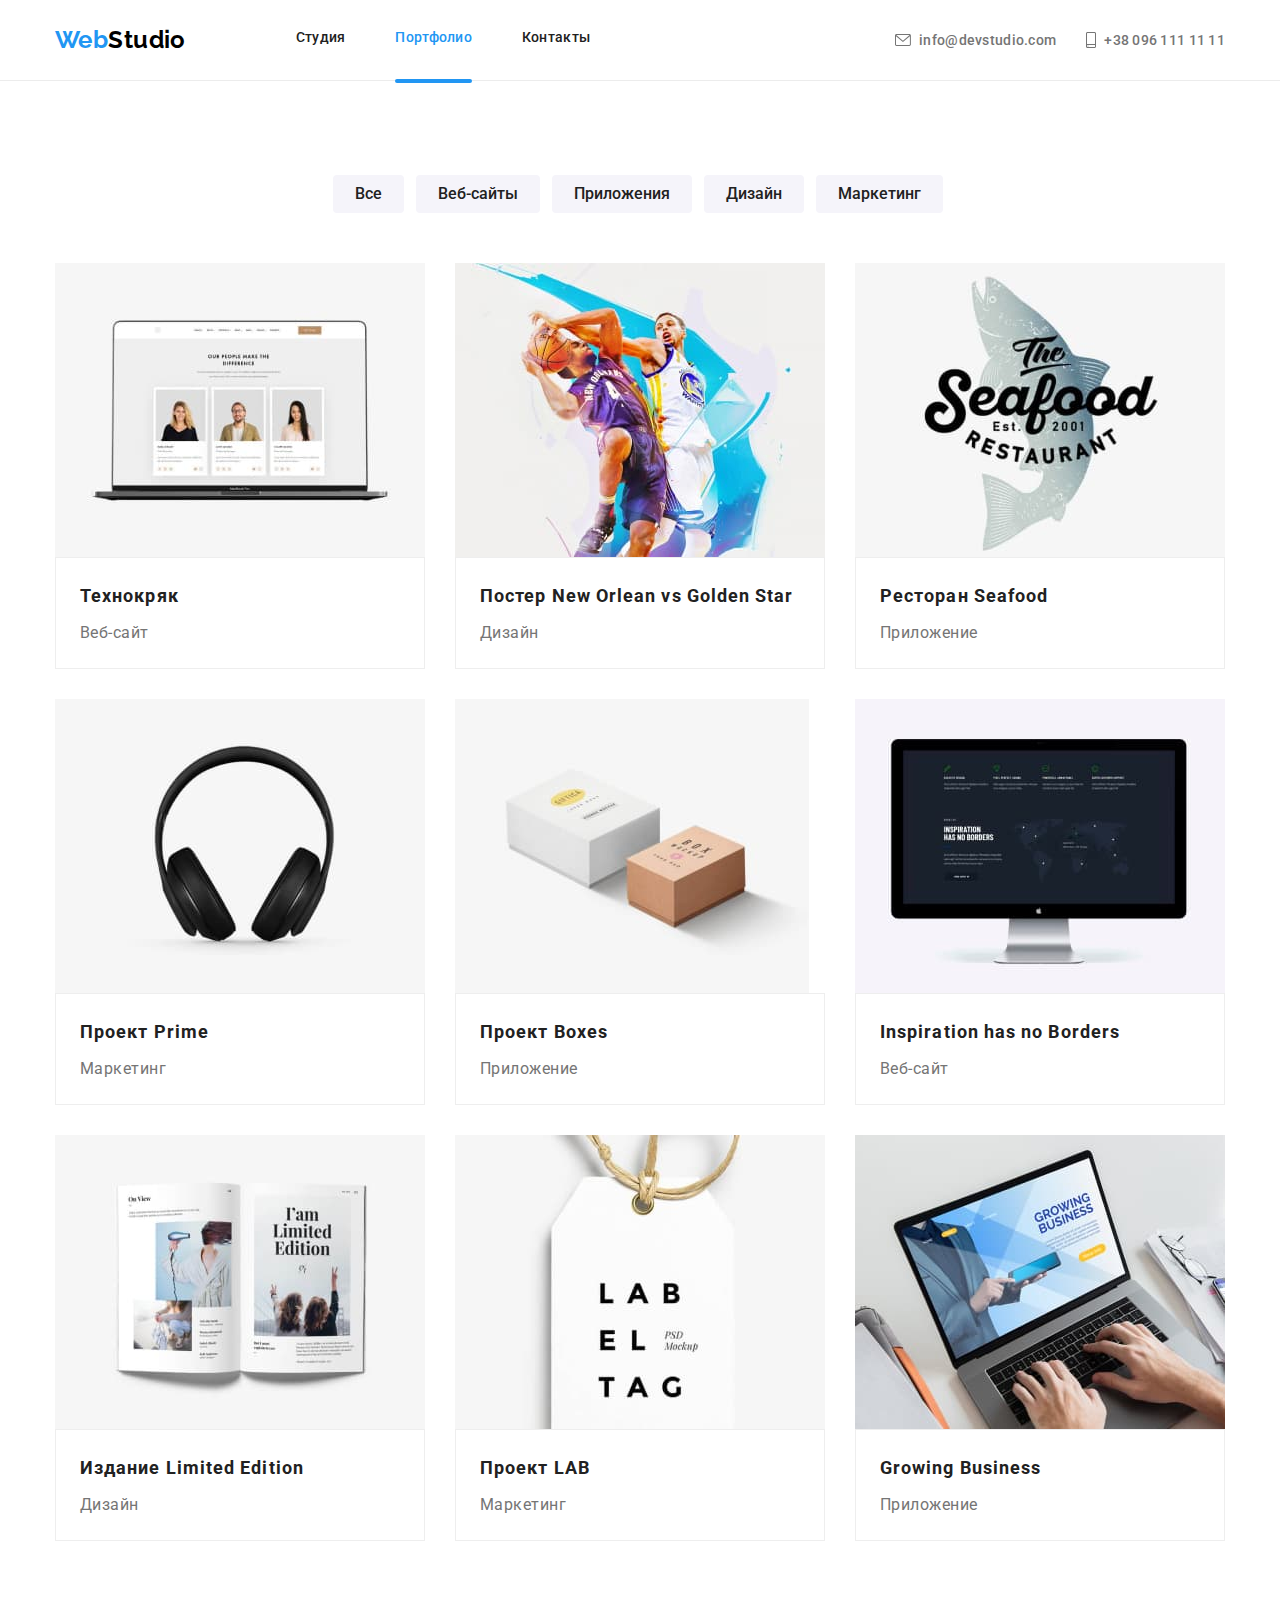
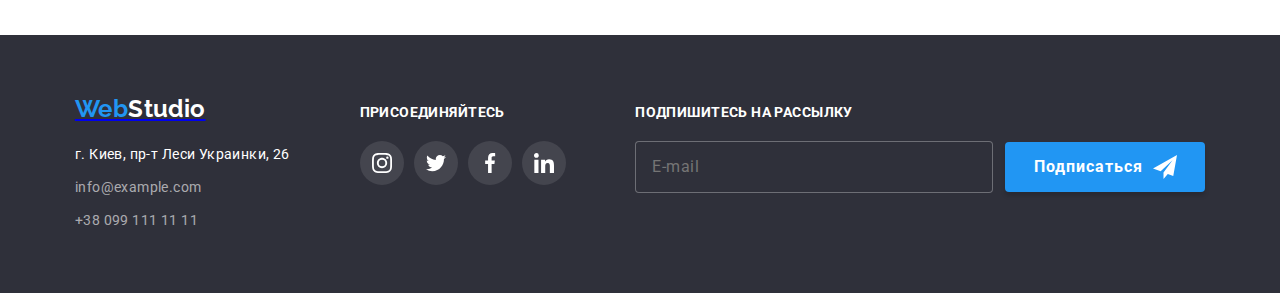
==== commit beb1d243: "change px on w portfolio card" ====
--- a/portfolio.html
+++ b/portfolio.html
@@ -114,7 +114,7 @@
                             <div class="card-thumb">
                                 <picture>
                                     <source srcset="./images/desctop/website.jpg 370w, ./images/desctop/website@2x.jpg 740w" type="image/jpeg" media="(min-width: 1200px)" sizes="(min-width: 1200px) 370px, 100vw">
-                                    <source srcset="./images/table/techno.jpg 354w, ./images/table/techno@2x.jpg 708px " type="image/jpeg" media="(min-width: 768px)" sizes="(min-width: 768px) 354px, 100vw">
+                                    <source srcset="./images/table/techno.jpg 354w, ./images/table/techno@2x.jpg 708w " type="image/jpeg" media="(min-width: 768px)" sizes="(min-width: 768px) 354px, 100vw">
                                     <source srcset="./images/mobile/techno.jpg 450w, ./images/mobile/techno@2x.jpg 900w " type="image/jpeg" media="(max-width: 767px)" sizes="(max-width: 767px) 450px, 100vw">
                                     <img class="card-thumb__img" src="./images/mobile/techno.jpg" alt="Технокряк">
                                 </picture>
@@ -134,7 +134,7 @@
                             <div class="card-thumb">
                                 <picture>
                                     <source srcset="./images/desctop/neworlean.jpg 370w, ./images/desctop/neworlean@2x.jpg 740w" type="image/jpeg" media="(min-width: 1200px)" sizes="(min-width: 1200px) 370px, 100vw">
-                                    <source srcset="./images/table/neworlean.jpg 354w, ./images/table/neworlean@2x.jpg 708px " type="image/jpeg" media="(min-width: 768px)" sizes="(min-width: 768px) 354px, 100vw">
+                                    <source srcset="./images/table/neworlean.jpg 354w, ./images/table/neworlean@2x.jpg 708w " type="image/jpeg" media="(min-width: 768px)" sizes="(min-width: 768px) 354px, 100vw">
                                     <source srcset="./images/mobile/neworlean.jpg 450w, ./images/mobile/neworlean@2x.jpg 900w " type="image/jpeg" media="(max-width: 767px)" sizes="(max-width: 767px) 450px, 100vw">
                                     <img class="card-thumb__img" src="./images/neworlean.jpg" alt="Постер New Orlean vs Golden Star">
                                 </picture>
@@ -154,7 +154,7 @@
                             <div class="card-thumb">
                                 <picture>
                                     <source srcset="./images/desctop/seafood.jpg 370w, ./images/desctop/seafood@2x.jpg 740w" type="image/jpeg" media="(min-width: 1200px)" sizes="(min-width: 1200px) 370px, 100vw">
-                                    <source srcset="./images/table/seafood.jpg 354w, ./images/table/seafood@2x.jpg 708px " type="image/jpeg" media="(min-width: 768px)" sizes="(min-width: 768px) 354px, 100vw">
+                                    <source srcset="./images/table/seafood.jpg 354w, ./images/table/seafood@2x.jpg 708w " type="image/jpeg" media="(min-width: 768px)" sizes="(min-width: 768px) 354px, 100vw">
                                     <source srcset="./images/mobile/seafood.jpg 450w, ./images/mobile/seafood@2x.jpg 900w " type="image/jpeg" media="(max-width: 767px)" sizes="(max-width: 767px) 450px, 100vw">
                                     <img class="card-thumb__img" src="./images/mobile/seafood.jpg" alt="Ресторан Seafood">
                                 </picture>
@@ -174,7 +174,7 @@
                             <div class="card-thumb">
                                 <picture>
                                     <source srcset="./images/desctop/prime.jpg 370w, ./images/desctop/prime@2x.jpg 740w" type="image/jpeg" media="(min-width: 1200px)" sizes="(min-width: 1200px) 370px, 100vw">
-                                    <source srcset="./images/table/prime.jpg 354w, ./images/table/prime@2x.jpg 708px " type="image/jpeg" media="(min-width: 768px)" sizes="(min-width: 768px) 354px, 100vw">
+                                    <source srcset="./images/table/prime.jpg 354w, ./images/table/prime@2x.jpg 708w " type="image/jpeg" media="(min-width: 768px)" sizes="(min-width: 768px) 354px, 100vw">
                                     <source srcset="./images/mobile/prime.jpg 450w, ./images/mobile/prime@2x.jpg 900w " type="image/jpeg" media="(max-width: 767px)" sizes="(max-width: 767px) 450px, 100vw">
                                     <img class="card-thumb__img" src="./images/mobile/prime.jpg" alt="Проект Prime">
                                 </picture>
@@ -194,7 +194,7 @@
                             <div class="card-thumb">
                                 <picture>
                                     <source srcset="./images/desctop/boxes.jpg 370w, ./images/desctop/boxes@2x.jpg 740w" type="image/jpeg" media="(min-width: 1200px)" sizes="(min-width: 1200px) 370px, 100vw">
-                                    <source srcset="./images/table/boxes.jpg 354w, ./images/table/boxes@2x.jpg 708px " type="image/jpeg" media="(min-width: 768px)" sizes="(min-width: 768px) 354px, 100vw">
+                                    <source srcset="./images/table/boxes.jpg 354w, ./images/table/boxes@2x.jpg 708w " type="image/jpeg" media="(min-width: 768px)" sizes="(min-width: 768px) 354px, 100vw">
                                     <source srcset="./images/mobile/boxes.jpg 450w, ./images/mobile/boxes@2x.jpg 900w " type="image/jpeg" media="(max-width: 767px)" sizes="(max-width: 767px) 450px, 100vw">
                                     <img class="card-thumb__img" src="./images/mobile/boxes.jpg" alt="Проект Boxes">
                                 </picture>
@@ -213,7 +213,7 @@
                             <div class="card-thumb">
                                 <picture>
                                     <source srcset="./images/desctop/inspiration.jpg 370w, ./images/desctop/inspiration@2x.jpg 740w" type="image/jpeg" media="(min-width: 1200px)" sizes="(min-width: 1200px) 370px, 100vw">
-                                    <source srcset="./images/table/inspiration.jpg 354w, ./images/table/inspiration@2x.jpg 708px " type="image/jpeg" media="(min-width: 768px)" sizes="(min-width: 768px) 354px, 100vw">
+                                    <source srcset="./images/table/inspiration.jpg 354w, ./images/table/inspiration@2x.jpg 708w " type="image/jpeg" media="(min-width: 768px)" sizes="(min-width: 768px) 354px, 100vw">
                                     <source srcset="./images/mobile/inspiration.jpg 450w, ./images/mobile/inspiration@2x.jpg 900w " type="image/jpeg" media="(max-width: 767px)" sizes="(max-width: 767px) 450px, 100vw">
                                     <img class="card-thumb__img" src="./images/mobile/inspiration.jpg" alt="Inspiration has no Borders">
                                 </picture>
@@ -233,7 +233,7 @@
                             <div class="card-thumb">
                                 <picture>
                                     <source srcset="./images/desctop/limited.jpg 370w, ./images/desctop/limited@2x.jpg 740w" type="image/jpeg" media="(min-width: 1200px)" sizes="(min-width: 1200px) 370px, 100vw">
-                                    <source srcset="./images/table/limited.jpg 354w, ./images/table/limited@2x.jpg 708px " type="image/jpeg" media="(min-width: 768px)" sizes="(min-width: 768px) 354px, 100vw">
+                                    <source srcset="./images/table/limited.jpg 354w, ./images/table/limited@2x.jpg 708w " type="image/jpeg" media="(min-width: 768px)" sizes="(min-width: 768px) 354px, 100vw">
                                     <source srcset="./images/mobile/limited.jpg 450w, ./images/mobile/limited@2x.jpg 900w " type="image/jpeg" media="(max-width: 767px)" sizes="(max-width: 767px) 450px, 100vw">
                                     <img class="card-thumb__img" src="./images/mobile/limited.jpg" alt="Издание Limited Edition">
                                 </picture>
@@ -253,7 +253,7 @@
                             <div class="card-thumb">
                                 <picture>
                                     <source srcset="./images/desctop/lab.jpg 370w, ./images/desctop/lab@2x.jpg 740w" type="image/jpeg" media="(min-width: 1200px)" sizes="(min-width: 1200px) 370px, 100vw">
-                                    <source srcset="./images/table/lab.jpg 354w, ./images/table/lab@2x.jpg 708px " type="image/jpeg" media="(min-width: 768px)" sizes="(min-width: 768px) 354px, 100vw">
+                                    <source srcset="./images/table/lab.jpg 354w, ./images/table/lab@2x.jpg 708w " type="image/jpeg" media="(min-width: 768px)" sizes="(min-width: 768px) 354px, 100vw">
                                     <source srcset="./images/mobile/lab.jpg 450w, ./images/mobile/lab@2x.jpg 900w " type="image/jpeg" media="(max-width: 767px)" sizes="(max-width: 767px) 450px, 100vw">
                                     <img class="card-thumb__img" src="./images/mobile/lab.jpg" alt="Проект LAB">
                                 </picture>
@@ -272,7 +272,7 @@
                             <div class="card-thumb">
                                 <picture>
                                     <source srcset="./images/desctop/growing.jpg 370w, ./images/desctop/growing@2x.jpg 740w" type="image/jpeg" media="(min-width: 1200px)" sizes="(min-width: 1200px) 370px, 100vw">
-                                    <source srcset="./images/table/growing.jpg 354w, ./images/table/growing@2x.jpg 708px " type="image/jpeg" media="(min-width: 768px)" sizes="(min-width: 768px) 354px, 100vw">
+                                    <source srcset="./images/table/growing.jpg 354w, ./images/table/growing@2x.jpg 708w" type="image/jpeg" media="(min-width: 768px)" sizes="(min-width: 768px) 354px, 100vw">
                                     <source srcset="./images/mobile/growing.jpg 450w, ./images/mobile/growing@2x.jpg 900w " type="image/jpeg" media="(max-width: 767px)" sizes="(max-width: 767px) 450px, 100vw">
                                     <img class="card-thumb__img" src="./images/mobile/growing.jpg" alt="Growing Business">
                                 </picture>
--- a/css/main.min.css
+++ b/css/main.min.css
@@ -4,5 +4,5 @@
  Consolas,  'Liberation Mono',  Menlo,- monospace;font-size:1em}small{font-size:80%}sub,sup{font-size:75%;line-height:0;position:relative;vertical-align:baseline}sub{bottom:-0.25em}sup{top:-0.5em}table{text-indent:0;border-color:inherit}button,input,optgroup,select,textarea{font-family:inherit;font-size:100%;line-height:1.15;margin:0}button,select{text-transform:none}button,[type='button'],[type='reset'],[type='submit']{-webkit-appearance:button}::-moz-focus-inner{border-style:none;padding:0}:-moz-focusring{outline:1px dotted ButtonText}:-moz-ui-invalid{box-shadow:none}legend{padding:0}progress{vertical-align:baseline}::-webkit-inner-spin-button,::-webkit-outer-spin-button{height:auto}[type='search']{-webkit-appearance:textfield;outline-offset:-2px}::-webkit-search-decoration{-webkit-appearance:none}::-webkit-file-upload-button{-webkit-appearance:button;font:inherit}summary{display:list-item}.page{color:var(--primery-text-color);background-color:var(--primery-bg-color);font-family:roboto, sans-serif;letter-spacing:0.03em;font-size:14px;line-height:1.714}@media screen and (min-width: 320px){.page{overflow-x:hidden;overflow-y:hidden}}.container{padding-right:15px;padding-left:15px;margin:0 auto;width:100%}@media screen and (max-width: 767px){.container{width:480px}}@media screen and (min-width: 768px){.container{width:768px}}@media screen and (min-width: 1200px){.container{width:1200px}}.link{text-decoration:none}h1,h2,h3,h4,h5,h6,ul{margin-top:0;margin-bottom:0;padding-left:0}.list{list-style:none}.section{padding:60px 0}@media screen and (min-width: 1200px){.section{padding:94px 0}}.instruments,.work,.example-work{background:var(--primery-bg-color)}img{display:block;max-width:100%;height:auto}.header{position:relative;border-bottom:1px solid #ECECEC}@media screen and (max-width: 480px){.header{width:480px}}.header .nav{display:-webkit-box;display:-webkit-flex;display:-ms-flexbox;display:flex;-webkit-box-pack:justify;-webkit-justify-content:space-between;-ms-flex-pack:justify;justify-content:space-between;-webkit-box-align:center;-webkit-align-items:center;-ms-flex-align:center;align-items:center;min-height:60px}@media screen and (min-width: 768px){.header .nav{min-height:80px}}.header .menu-button{display:-webkit-inline-box;display:-webkit-inline-flex;display:-ms-inline-flexbox;display:inline-flex;border:none;padding:0;margin:0;background-color:transparent;z-index:3}@media screen and (min-width: 768px){.header .menu-button{display:none}}@media screen and (max-width: 767px){.header .menu-container{display:none;position:absolute;top:0;left:0;width:100%;height:100vh;padding:48px 48px 48px 40px;background-color:var(--primery-bg-color);z-index:2}.header .menu-container.is-open{display:-webkit-box;display:-webkit-flex;display:-ms-flexbox;display:flex;-webkit-box-orient:vertical;-webkit-box-direction:normal;-webkit-flex-direction:column;-ms-flex-direction:column;flex-direction:column;-webkit-box-pack:justify;-webkit-justify-content:space-between;-ms-flex-pack:justify;justify-content:space-between}}@media screen and (min-width: 768px){.header .menu-container{display:-webkit-box;display:-webkit-flex;display:-ms-flexbox;display:flex;-webkit-box-align:center;-webkit-align-items:center;-ms-flex-align:center;align-items:center}}.header .menu-button .icon-cross{display:none}.header .menu-button.is-open .icon-cross{display:block}.header .menu-button.is-open .icon-menu{display:none}.logo{display:inline-block;font-family:Raleway, sans-serif;font-weight:700;font-size:24px;line-height:1.166}.logo .logo__basic-color{color:var(--accent-color)}.logo .logo__color-basic-studio{color:#000000}@media screen and (max-width: 767px){.nav-header{display:block}.nav-header__item:not(:last-child){margin-bottom:32px}}@media screen and (min-width: 768px){.nav-header .nav-header__list{display:-webkit-box;display:-webkit-flex;display:-ms-flexbox;display:flex;margin-right:84px}}@media screen and (min-width: 1200px){.nav-header .nav-header__list{margin-right:305px}}@media screen and (min-width: 768px){.nav-header .nav-header__item:not(:last-child){margin-right:50px}}.nav-header .nav-header__link{color:inherit;font-weight:500;font-size:40px;line-height:1.175;text-align:center;letter-spacing:0.02em;-webkit-transition:color var(--time-transition) var(--cubic);-o-transition:color var(--time-transition) var(--cubic);transition:color var(--time-transition) var(--cubic)}.nav-header .nav-header__link:hover,.nav-header .nav-header__link:focus{color:var(--accent-color)}@media screen and (min-width: 768px){.nav-header .nav-header__link{font-size:14px;line-height:1.142}}.nav-header .nav-header__link--active{color:var(--accent-color)}.nav-header .nav-header__link--active::after{content:"";display:none;position:relative;width:100%;height:4px;top:29px;background-color:var(--accent-color);-webkit-border-radius:2px;border-radius:2px}@media screen and (min-width: 768px){.nav-header .nav-header__link--active::after{display:block}}.social-menu__list{display:-webkit-box;display:-webkit-flex;display:-ms-flexbox;display:flex}@media screen and (min-width: 768px){.social-menu__list{display:none}}.social-menu__link{margin-right:20px;font-weight:500;font-size:18px;line-height:1.22;letter-spacing:0.02em;color:var(--accent-color)}.social-menu__link--delimiter:after{content:"";position:relative;right:-10px;bottom:0;width:22px;color:inherit;border:1px solid rgba(33,33,33,0.2);-webkit-transform:rotate(90deg);-ms-transform:rotate(90deg);transform:rotate(90deg)}@media screen and (max-width: 767px){.connection-list{margin-bottom:64px}.connection-list__item:not(:last-child){margin-bottom:32px}}@media screen and (min-width: 768px){.connection-list{display:-webkit-box;display:-webkit-flex;display:-ms-flexbox;display:flex;-webkit-box-orient:vertical;-webkit-box-direction:reverse;-webkit-flex-direction:column-reverse;-ms-flex-direction:column-reverse;flex-direction:column-reverse}}@media screen and (min-width: 1200px){.connection-list{-webkit-box-orient:horizontal;-webkit-box-direction:reverse;-webkit-flex-direction:row-reverse;-ms-flex-direction:row-reverse;flex-direction:row-reverse;-webkit-box-align:center;-webkit-align-items:center;-ms-flex-align:center;align-items:center}}@media screen and (min-width: 768px){.connection-list .connection-list__item{display:-webkit-box;display:-webkit-flex;display:-ms-flexbox;display:flex}}@media screen and (min-width: 768px){.connection-list .connection-list__item:not(:first-child){margin-bottom:10px}}@media screen and (min-width: 1200px){.connection-list .connection-list__item:not(:first-child){margin-bottom:0}}@media screen and (min-width: 1200px){.connection-list .connection-list__item:not(:last-child){margin-left:30px}}.connection-list .connection-list__link{color:var(--secondary-text-color);font-weight:500;font-size:34px;line-height:1.176;letter-spacing:0.02em;-webkit-transition:color var(--time-transition) var(--cubic);-o-transition:color var(--time-transition) var(--cubic);transition:color var(--time-transition) var(--cubic)}@media screen and (min-width: 768px){.connection-list .connection-list__link{display:-webkit-inline-box;display:-webkit-inline-flex;display:-ms-inline-flexbox;display:inline-flex;font-size:12px;line-height:1.166}}@media screen and (min-width: 1200px){.connection-list .connection-list__link{font-size:14px;line-height:1.142}}.connection-list .connection-list__link:hover,.connection-list .connection-list__link:focus{color:var(--accent-color)}.connection-list .connection-list__link:hover .connection-list__icon-mail,.connection-list .connection-list__link:focus .connection-list__icon-mail,.connection-list .connection-list__link:hover .connection-list__icon-phone,.connection-list .connection-list__link:focus .connection-list__icon-phone{fill:var(--accent-color)}.connection-list .connection-list__icon-mail,.connection-list .connection-list__icon-phone{display:none;-webkit-transition:fill var(--time-transition) var(--cubic);-o-transition:fill var(--time-transition) var(--cubic);transition:fill var(--time-transition) var(--cubic)}@media screen and (min-width: 768px){.connection-list .connection-list__icon-mail,.connection-list .connection-list__icon-phone{display:block;margin-right:8px;fill:var(--secondary-text-color)}}@media screen and (min-width: 768px){.connection-list .connection-list__icon-mail{width:14px;height:10px}}@media screen and (min-width: 1200px){.connection-list .connection-list__icon-mail{width:16px;height:12px}}@media screen and (min-width: 768px){.connection-list .connection-list__icon-phone{width:10px;height:14px}}@media screen and (min-width: 1200px){.connection-list .connection-list__icon-phone{width:10px;height:16px}}.hero-container{min-width:100%;background-color:#C4C4C4;background-image:-webkit-gradient(linear, left top, left bottom, from(rgba(47,48,58,0.4)), to(rgba(47,48,58,0.4))),url(/images/mobile/hero.jpg);background-image:-webkit-linear-gradient(rgba(47,48,58,0.4), rgba(47,48,58,0.4)),url(/images/mobile/hero.jpg);background-image:-o-linear-gradient(rgba(47,48,58,0.4), rgba(47,48,58,0.4)),url(/images/mobile/hero.jpg);background-image:linear-gradient(rgba(47,48,58,0.4), rgba(47,48,58,0.4)),url(/images/mobile/hero.jpg);-webkit-background-size:cover;background-size:cover;text-align:center;padding:118px 60px}@media (min-device-pixel-ratio: 2), (-webkit-min-device-pixel-ratio: 2), (-o-min-device-pixel-ratio: 2/1), (min-resolution: 192dpi), (min-resolution: 2dppx){.hero-container{background-image:-webkit-gradient(linear, left top, left bottom, from(rgba(47,48,58,0.4)), to(rgba(47,48,58,0.4))),url(/images/mobile/hero@2x.jpg);background-image:-webkit-linear-gradient(rgba(47,48,58,0.4), rgba(47,48,58,0.4)),url(/images/mobile/hero@2x.jpg);background-image:-o-linear-gradient(rgba(47,48,58,0.4), rgba(47,48,58,0.4)),url(/images/mobile/hero@2x.jpg);background-image:linear-gradient(rgba(47,48,58,0.4), rgba(47,48,58,0.4)),url(/images/mobile/hero@2x.jpg)}}@media screen and (min-width: 768px){.hero-container{min-width:100%;padding:118px 204px;background-image:-webkit-gradient(linear, left top, left bottom, from(rgba(47,48,58,0.4)), to(rgba(47,48,58,0.4))),url(/images/table/hero768.jpg);background-image:-webkit-linear-gradient(rgba(47,48,58,0.4), rgba(47,48,58,0.4)),url(/images/table/hero768.jpg);background-image:-o-linear-gradient(rgba(47,48,58,0.4), rgba(47,48,58,0.4)),url(/images/table/hero768.jpg);background-image:linear-gradient(rgba(47,48,58,0.4), rgba(47,48,58,0.4)),url(/images/table/hero768.jpg)}}@media screen and (min-width: 768px) and (min-device-pixel-ratio: 2), screen and (min-width: 768px) and (-webkit-min-device-pixel-ratio: 2), screen and (min-width: 768px) and (-o-min-device-pixel-ratio: 2/1), screen and (min-width: 768px) and (min-resolution: 192dpi), screen and (min-width: 768px) and (min-resolution: 2dppx){.hero-container{background-image:-webkit-gradient(linear, left top, left bottom, from(rgba(47,48,58,0.4)), to(rgba(47,48,58,0.4))),url(/images/table/hero768@2x.jpg);background-image:-webkit-linear-gradient(rgba(47,48,58,0.4), rgba(47,48,58,0.4)),url(/images/table/hero768@2x.jpg);background-image:-o-linear-gradient(rgba(47,48,58,0.4), rgba(47,48,58,0.4)),url(/images/table/hero768@2x.jpg);background-image:linear-gradient(rgba(47,48,58,0.4), rgba(47,48,58,0.4)),url(/images/table/hero768@2x.jpg)}}@media screen and (min-width: 1200px){.hero-container{width:100%;padding:118px 204px;background-image:-webkit-gradient(linear, left top, left bottom, from(rgba(47,48,58,0.4)), to(rgba(47,48,58,0.4))),url(/images/desctop/bg-hero.jpg);background-image:-webkit-linear-gradient(rgba(47,48,58,0.4), rgba(47,48,58,0.4)),url(/images/desctop/bg-hero.jpg);background-image:-o-linear-gradient(rgba(47,48,58,0.4), rgba(47,48,58,0.4)),url(/images/desctop/bg-hero.jpg);background-image:linear-gradient(rgba(47,48,58,0.4), rgba(47,48,58,0.4)),url(/images/desctop/bg-hero.jpg)}}@media screen and (min-width: 1200px) and (min-device-pixel-ratio: 2), screen and (min-width: 1200px) and (-webkit-min-device-pixel-ratio: 2), screen and (min-width: 1200px) and (-o-min-device-pixel-ratio: 2/1), screen and (min-width: 1200px) and (min-resolution: 192dpi), screen and (min-width: 1200px) and (min-resolution: 2dppx){.hero-container{background-image:-webkit-gradient(linear, left top, left bottom, from(rgba(47,48,58,0.4)), to(rgba(47,48,58,0.4))),url(/images/desctop/hero@2x.jpg);background-image:-webkit-linear-gradient(rgba(47,48,58,0.4), rgba(47,48,58,0.4)),url(/images/desctop/hero@2x.jpg);background-image:-o-linear-gradient(rgba(47,48,58,0.4), rgba(47,48,58,0.4)),url(/images/desctop/hero@2x.jpg);background-image:linear-gradient(rgba(47,48,58,0.4), rgba(47,48,58,0.4)),url(/images/desctop/hero@2x.jpg)}}.hero-container .hero-container__title{margin-bottom:30px;color:var(--color-hero);font-weight:900;font-size:26px;line-height:1.62;letter-spacing:0.06em;text-transform:uppercase}.hero-container .hero-container__button,.hero-container .modal-submit{background-color:var(--accent-color);color:var(--color-button);width:200px;margin-bottom:0px;padding:10px 32px;cursor:pointer;font-weight:700;font-size:16px;line-height:1.875;-webkit-box-shadow:0px 4px 4px rgba(0,0,0,0.15);box-shadow:0px 4px 4px rgba(0,0,0,0.15);-webkit-border-radius:4px;border-radius:4px;border:none}.backdrop{position:fixed;top:0;left:0;width:100%;height:100%;padding:93px 15px 94px 15px;background-color:rgba(0,0,0,0.2);opacity:1;-webkit-transition:opacity var(--time-transition) var(--cubic);-o-transition:opacity var(--time-transition) var(--cubic);transition:opacity var(--time-transition) var(--cubic);overflow-y:scroll}.backdrop--is-hidden{opacity:0;pointer-events:none}.backdrop--is-hidden .modal{-webkit-transform:scale(0.5);-ms-transform:scale(0.5);transform:scale(0.5)}.modal{-webkit-transform:scale(1);-ms-transform:scale(1);transform:scale(1);-webkit-transition:-webkit-transform var(--time-transition) var(--cubic);transition:-webkit-transform var(--time-transition) var(--cubic);-o-transition:transform var(--time-transition) var(--cubic);transition:transform var(--time-transition) var(--cubic);transition:transform var(--time-transition) var(--cubic), -webkit-transform var(--time-transition) var(--cubic);padding:40px;background-color:#fff;-webkit-box-shadow:0px 1px 3px rgba(0,0,0,0.12),0px 1px 1px rgba(0,0,0,0.14),0px 2px 1px rgba(0,0,0,0.2);box-shadow:0px 1px 3px rgba(0,0,0,0.12),0px 1px 1px rgba(0,0,0,0.14),0px 2px 1px rgba(0,0,0,0.2);-webkit-border-radius:4px;border-radius:4px}@media screen and (min-width: 768px){.modal{position:absolute;top:50%;left:50%;-webkit-transform:translate(-50%, -50%);-ms-transform:translate(-50%, -50%);transform:translate(-50%, -50%);min-width:450px;min-height:609px}}@media screen and (min-width: 1200px){.modal{min-width:528px;min-height:581px}}.modal .modal__close{position:absolute;top:8px;right:8px;width:30px;height:30px;background:#FFFFFF;border:1px solid rgba(0,0,0,0.1);-webkit-box-sizing:border-box;box-sizing:border-box;-webkit-border-radius:50%;border-radius:50%}.modal .modal__icon{position:absolute;width:50%;height:50%;-webkit-transform:translate(-50%, -50%);-ms-transform:translate(-50%, -50%);transform:translate(-50%, -50%);fill:#000000;cursor:pointer}.modal .modal__title{font-weight:bold;font-size:20px;line-height:1.15;margin:0 0 12px 0}.modal .modal-submit{margin-bottom:40px}.modal-container{position:relative}.modal-container .modal-container__field{display:block;text-align:start;font-size:12px;line-height:1,166;letter-spacing:0.01em;color:var(--secondary-text-color);margin-bottom:10px}.modal-container .modal-container__field--check:checked ~ .modal-container__checkbox-icon{background-image:url(../images/iconcheck.svg);-webkit-background-size:contain;background-size:contain;background-repeat:no-repeat;background-position:center;background-color:var(--accent-color);border-color:var(--accent-color);-webkit-background-clip:border-box;background-clip:border-box}.modal-container .modal-container__form,.modal-container .modal-container__comments{width:100%;height:40px;border:1px solid rgba(164,148,148,0.2);-webkit-border-radius:4px;border-radius:4px;margin-top:4px;padding-left:42px;outline:none;-webkit-transition:border var(--time-transition) var(--cubic);-o-transition:border var(--time-transition) var(--cubic);transition:border var(--time-transition) var(--cubic)}.modal-container .modal-container__comments{width:370px;height:120px;padding:12px 16px;margin-bottom:20px;resize:none}.modal-container .modal-container__icon{position:absolute;top:50%;left:12px;fill:var(--primery-text-color);-webkit-transition:fill var(--time-transition) var(--cubic);-o-transition:fill var(--time-transition) var(--cubic);transition:fill var(--time-transition) var(--cubic)}.modal-container:focus-within .modal-container__icon{fill:var(--accent-color)}.modal-container:focus-within .modal-container__form,.modal-container:focus-within .modal-container__comments{border:1px solid #2196F3;-webkit-border-radius:4px;border-radius:4px}.modal-container .modal-container__checkbox{position:relative;display:-webkit-box;display:-webkit-flex;display:-ms-flexbox;display:flex;-webkit-box-align:center;-webkit-align-items:center;-ms-flex-align:center;align-items:center;-webkit-box-pack:center;-webkit-justify-content:center;-ms-flex-pack:center;justify-content:center;margin:0 auto;font-size:12px;line-height:1.166;color:var(--secondary-text-color);padding-left:20px;margin-bottom:31px}.modal-container .modal-container__checkbox-icon{position:absolute;left:10px;width:16px;height:15px;background:#FFFFFF;cursor:pointer;border:2px solid var(--primery-text-color);-webkit-box-shadow:0px 1px 3px rgba(0,0,0,0.12),0px 1px 1px rgba(0,0,0,0.14),0px 2px 1px rgba(0,0,0,0.2);box-shadow:0px 1px 3px rgba(0,0,0,0.12),0px 1px 1px rgba(0,0,0,0.14),0px 2px 1px rgba(0,0,0,0.2);-webkit-border-radius:4px;border-radius:4px;-webkit-transition:background-color var(--cubic) var(--time-transition),border-color var(--cubic) var(--time-transition),-webkit-background-clip var(--cubic) var(--time-transition);transition:background-color var(--cubic) var(--time-transition),border-color var(--cubic) var(--time-transition),-webkit-background-clip var(--cubic) var(--time-transition);-o-transition:background-color var(--cubic) var(--time-transition),border-color var(--cubic) var(--time-transition),background-clip var(--cubic) var(--time-transition);transition:background-color var(--cubic) var(--time-transition),border-color var(--cubic) var(--time-transition),background-clip var(--cubic) var(--time-transition);transition:background-color var(--cubic) var(--time-transition),border-color var(--cubic) var(--time-transition),background-clip var(--cubic) var(--time-transition),-webkit-background-clip var(--cubic) var(--time-transition)}.modal-container .modal-container__form-link{color:var(--accent-color);margin-left:5px}.modal-container .visually-hidden{position:absolute;width:1px;height:1px;margin:-1px;padding:0;overflow:hidden;border:0;clip:rect(0 0 0 0)}@media screen and (min-width: 768px){.instruments{display:-webkit-box;display:-webkit-flex;display:-ms-flexbox;display:flex;-webkit-flex-wrap:wrap;-ms-flex-wrap:wrap;flex-wrap:wrap;margin:-15px}}.instruments .icon-container{text-align:center;margin-bottom:30px;padding:15px 0;background-color:var(--bg-color-instruments);-webkit-border-radius:4px;border-radius:4px}.instruments .instruments__title{margin-bottom:10px;font-weight:bold;line-height:1.142;text-transform:uppercase}.instruments .instruments__text{margin:0;font-size:14px;line-height:1.71;color:var(--secondary-text-color)}.instruments .instruments__item{padding-bottom:30px}.instruments .instruments__item:last-child{padding-bottom:0}@media screen and (min-width: 768px){.instruments .instruments__item{margin:15px;width:-webkit-calc((100% - 4 * 15px) / 2);width:calc((100% - 4 * 15px) / 2)}}@media screen and (min-width: 1200px){.instruments .instruments__item{width:-webkit-calc((100% - 8 * 15px) / 4);width:calc((100% - 8 * 15px) / 4)}}.section-team{background-color:#f5f4fa}@media screen and (max-width: 480px){.section-team{width:480px}}.section-team__title{font-weight:700;font-size:36px;line-height:1.166;text-align:center;margin-bottom:50px}@media screen and (min-width: 768px){.team{display:-webkit-box;display:-webkit-flex;display:-ms-flexbox;display:flex;-webkit-flex-wrap:wrap;-ms-flex-wrap:wrap;flex-wrap:wrap;margin:-15px}}.team__item{display:block;text-align:center;background-color:var(--primery-bg-color);-webkit-box-shadow:0px 1px 3px rgba(0,0,0,0.12),0px 1px 1px rgba(0,0,0,0.14),0px 2px 1px rgba(0,0,0,0.2);box-shadow:0px 1px 3px rgba(0,0,0,0.12),0px 1px 1px rgba(0,0,0,0.14),0px 2px 1px rgba(0,0,0,0.2);-webkit-border-radius:0px 0px 4px 4px;border-radius:0px 0px 4px 4px}@media screen and (max-width: 767px){.team__item:not(:last-child){margin-bottom:30px}}@media screen and (min-width: 768px){.team__item{margin:15px;width:-webkit-calc((100% - 4 * 15px ) / 2);width:calc((100% - 4 * 15px ) / 2)}}@media screen and (min-width: 1200px){.team__item{margin:15px;width:-webkit-calc((100% - 8 * 15px) / 4);width:calc((100% - 8 * 15px) / 4)}}.team__name{font-weight:500;font-size:16px;line-height:1.187;text-align:center;margin-bottom:10px}.team__profession{color:var(--secondary-text-color);font-weight:normal;font-size:16px;line-height:1.187;margin:0 0 16px 0}.team__foto{margin-bottom:30px}.section-work{display:none}@media screen and (min-width: 1200px){.section-work{display:block;padding-bottom:94px}}.section-work .work__title{margin-bottom:50px;font-weight:700;font-size:36px;line-height:1.166;text-align:center}.section-work .work__list{display:-webkit-box;display:-webkit-flex;display:-ms-flexbox;display:flex;-webkit-box-pack:center;-webkit-justify-content:center;-ms-flex-pack:center;justify-content:center;-webkit-box-align:center;-webkit-align-items:center;-ms-flex-align:center;align-items:center;margin:-15px}.section-work .work__item{position:relative;margin:15px;width:-webkit-calc((100% - 6 * 15px) / 3);width:calc((100% - 6 * 15px) / 3)}.section-work .work__title-thumb{position:absolute;bottom:0;left:0;width:100%;height:70px;padding:27px 0;background:rgba(47,48,58,0.8);font-weight:bold;font-size:14px;line-height:1.142;text-align:center;letter-spacing:0.03em;text-transform:uppercase;color:#ffffff}.social-team{display:-webkit-box;display:-webkit-flex;display:-ms-flexbox;display:flex;-webkit-box-pack:center;-webkit-justify-content:center;-ms-flex-pack:center;justify-content:center;-webkit-box-align:center;-webkit-align-items:center;-ms-flex-align:center;align-items:center}.social-team .social-team__item{width:44px;height:44px;margin-bottom:24px}.social-team .social-team__icon{background-position:center;fill:currentColor;-webkit-transition:fill var(--time-transition) var(--cubic);-o-transition:fill var(--time-transition) var(--cubic);transition:fill var(--time-transition) var(--cubic)}.social-team .social-team__link{display:-webkit-inline-box;display:-webkit-inline-flex;display:-ms-inline-flexbox;display:inline-flex;-webkit-box-pack:center;-webkit-justify-content:center;-ms-flex-pack:center;justify-content:center;-webkit-box-align:center;-webkit-align-items:center;-ms-flex-align:center;align-items:center;-webkit-border-radius:50%;border-radius:50%;width:100%;height:100%;color:var(--color-icon);-webkit-transition:background-color var(--time-transition) var(--cubic);-o-transition:background-color var(--time-transition) var(--cubic);transition:background-color var(--time-transition) var(--cubic)}.social-team .social-team__link:hover,.social-team .social-team__link:focus{background-color:var(--accent-color)}.social-team .social-team__link:hover .social-team__icon,.social-team .social-team__link:focus .social-team__icon{fill:#fff}.social-team .social-team__item:not(:first-child){margin-left:10px}.section__title{margin-bottom:30px;font-weight:bold;font-size:28px;line-height:1.178;text-align:center;color:var(--primery-text-color)}.customers-list{display:-webkit-box;display:-webkit-flex;display:-ms-flexbox;display:flex;-webkit-flex-wrap:wrap;-ms-flex-wrap:wrap;flex-wrap:wrap;margin:-15px}.customers-list__item{display:-webkit-box;display:-webkit-flex;display:-ms-flexbox;display:flex;-webkit-box-pack:center;-webkit-justify-content:center;-ms-flex-pack:center;justify-content:center;-webkit-box-align:center;-webkit-align-items:center;-ms-flex-align:center;align-items:center;margin:15px;padding:16px 0;-webkit-flex-basis:-webkit-calc((100% - 4 * 15px) / 2);-ms-flex-preferred-size:calc((100% - 4 * 15px) / 2);flex-basis:calc((100% - 4 * 15px) / 2);border:1px solid #AFB1B8;-webkit-border-radius:4px;border-radius:4px;-webkit-transition:border-color var(--time-transition) var(--cubic);-o-transition:border-color var(--time-transition) var(--cubic);transition:border-color var(--time-transition) var(--cubic)}@media screen and (min-width: 768px){.customers-list__item{-webkit-flex-basis:-webkit-calc((100% - 6 * 15px) / 3);-ms-flex-preferred-size:calc((100% - 6 * 15px) / 3);flex-basis:calc((100% - 6 * 15px) / 3)}}@media screen and (min-width: 1200px){.customers-list__item{-webkit-flex-basis:-webkit-calc((100% - 12 * 15px) / 6);-ms-flex-preferred-size:calc((100% - 12 * 15px) / 6);flex-basis:calc((100% - 12 * 15px) / 6)}}.customers-list__item:hover,.customers-list__item:focus{border-color:var(--accent-color)}.customers-list__item .customers-list__link{color:var(--color-icon)}.customers-list__item .customers-list__icon{fill:currentColor;-webkit-transition:fill var(--time-transition) var(--cubic);-o-transition:fill var(--time-transition) var(--cubic);transition:fill var(--time-transition) var(--cubic)}.customers-list__item:hover .customers-list__icon,.customers-list__item:focus .customers-list__icon{fill:var(--accent-color)}.examples-list{display:-webkit-box;display:-webkit-flex;display:-ms-flexbox;display:flex;-webkit-flex-wrap:wrap;-ms-flex-wrap:wrap;flex-wrap:wrap;margin-bottom:40px}@media screen and (min-width: 768px){.examples-list{-webkit-box-pack:center;-webkit-justify-content:center;-ms-flex-pack:center;justify-content:center;-webkit-box-align:center;-webkit-align-items:center;-ms-flex-align:center;align-items:center;margin-bottom:30px}}@media screen and (min-width: 1200px){.examples-list{margin-bottom:50px}}.examples-list .examples-list__item{margin-right:4px}.examples-list .examples-list__item:nth-child(-n+3){margin-bottom:15px}@media screen and (min-width: 768px){.examples-list .examples-list__item:nth-child(-n+3){margin-bottom:0}}@media screen and (min-width: 768px){.examples-list .examples-list__item:not(:first-child){margin-left:8px}}.examples-list .examples-list__button{color:var(--primery-text-color);background-color:var(--buttom-bg-color-potfolio);font-weight:500;font-size:16px;line-height:1.62;text-align:center;cursor:pointer;border:none;-webkit-border-radius:4px;border-radius:4px;padding:6px 22px;-webkit-transition:background-color var(--time-transition) var(--cubic),color var(--time-transition) var(--cubic),-webkit-box-shadow var(--time-transition) var(--cubic);transition:background-color var(--time-transition) var(--cubic),color var(--time-transition) var(--cubic),-webkit-box-shadow var(--time-transition) var(--cubic);-o-transition:background-color var(--time-transition) var(--cubic),color var(--time-transition) var(--cubic),box-shadow var(--time-transition) var(--cubic);transition:background-color var(--time-transition) var(--cubic),color var(--time-transition) var(--cubic),box-shadow var(--time-transition) var(--cubic);transition:background-color var(--time-transition) var(--cubic),color var(--time-transition) var(--cubic),box-shadow var(--time-transition) var(--cubic),-webkit-box-shadow var(--time-transition) var(--cubic)}.examples-list .examples-list__button:hover,.examples-list .examples-list__button:focus{background-color:var(--accent-color);color:var(--color-button);-webkit-box-shadow:0px 3px 1px rgba(0,0,0,0.1),0px 1px 2px rgba(0,0,0,0.08),0px 2px 2px rgba(0,0,0,0.12);box-shadow:0px 3px 1px rgba(0,0,0,0.1),0px 1px 2px rgba(0,0,0,0.08),0px 2px 2px rgba(0,0,0,0.12)}@media screen and (min-width: 768px){.works{display:-webkit-box;display:-webkit-flex;display:-ms-flexbox;display:flex;-webkit-flex-wrap:wrap;-ms-flex-wrap:wrap;flex-wrap:wrap;margin:-15px}}.works .works__item{-webkit-box-sizing:border-box;box-sizing:border-box;margin-bottom:30px}@media screen and (min-width: 768px){.works .works__item{-webkit-flex-basis:-webkit-calc((100% - 4 * 15px) / 2);-ms-flex-preferred-size:calc((100% - 4 * 15px) / 2);flex-basis:calc((100% - 4 * 15px) / 2);margin:15px}}@media screen and (min-width: 1200px){.works .works__item{-webkit-flex-basis:-webkit-calc((100% - 6 * 15px) / 3);-ms-flex-preferred-size:calc((100% - 6 * 15px) / 3);flex-basis:calc((100% - 6 * 15px) / 3)}}.works .works__link{display:block;text-decoration:none;color:var(--primery-text-color);-webkit-transition:-webkit-box-shadow var(--time-transition) var(--cubic);transition:-webkit-box-shadow var(--time-transition) var(--cubic);-o-transition:box-shadow var(--time-transition) var(--cubic);transition:box-shadow var(--time-transition) var(--cubic);transition:box-shadow var(--time-transition) var(--cubic), -webkit-box-shadow var(--time-transition) var(--cubic)}.works .works__link:hover{-webkit-box-shadow:0px 1px 1px rgba(0,0,0,0.12),0px 4px 4px rgba(0,0,0,0.06),1px 4px 6px rgba(0,0,0,0.16);box-shadow:0px 1px 1px rgba(0,0,0,0.12),0px 4px 4px rgba(0,0,0,0.06),1px 4px 6px rgba(0,0,0,0.16)}.card-thumb{position:relative;overflow:hidden}.card-thumb .card-thumb__overlay{position:absolute;top:0;left:0;width:100%;height:100%;padding:63px 24px 63px 24px;font-size:18px;line-height:1.56;letter-spacing:0.03em;color:#FFFFFF;opacity:0;background-color:rgba(33,150,243,0.9);-webkit-transform:translateY(100%);-ms-transform:translateY(100%);transform:translateY(100%);-webkit-transition:opacity var(--time-transition) var(--cubic),-webkit-transform var(--time-transition) var(--cubic);transition:opacity var(--time-transition) var(--cubic),-webkit-transform var(--time-transition) var(--cubic);-o-transition:opacity var(--time-transition) var(--cubic),transform var(--time-transition) var(--cubic);transition:opacity var(--time-transition) var(--cubic),transform var(--time-transition) var(--cubic);transition:opacity var(--time-transition) var(--cubic),transform var(--time-transition) var(--cubic),-webkit-transform var(--time-transition) var(--cubic)}.card-thumb .card-thumb__info-text{margin:0 0}.card-thumb__meta{border:1px solid #EEEEEE;padding:20px 24px;-webkit-box-shadow:0px 1px 1px rgba(0,0,0,0.12),0;box-shadow:0px 1px 1px rgba(0,0,0,0.12),0}.card-thumb__meta .card-thumb__name{font-weight:700;font-size:18px;line-height:2;letter-spacing:0.06em;margin-bottom:4px}.card-thumb__meta .card-thumb__category{color:var(--secondary-text-color);font-size:16px;line-height:1.87;letter-spacing:0.03em;margin-bottom:0;margin-top:0}@media screen and (min-width: 768px) and (max-width: 1199px){.card-thumb__meta--size{padding-bottom:55px}}.works__link:hover .card-thumb__overlay,.works__link:focus .card-thumb__overlay{opacity:1;-webkit-transform:translateY(0);-ms-transform:translateY(0);transform:translateY(0)}.nav-footer{background-color:var(--secondary-bg-color)}@media screen and (max-width: 480px){.nav-footer{width:480px}}.nav-footer .nav-footer__container{padding:60px 0}@media screen and (min-width: 768px){.nav-footer .nav-footer__container{display:-webkit-box;display:-webkit-flex;display:-ms-flexbox;display:flex;-webkit-flex-wrap:wrap;-ms-flex-wrap:wrap;flex-wrap:wrap;-webkit-justify-content:space-around;-ms-flex-pack:distribute;justify-content:space-around;-webkit-box-align:baseline;-webkit-align-items:baseline;-ms-flex-align:baseline;align-items:baseline}}.container-address{text-align:center}@media screen and (max-width: 1199px){.container-address{margin-bottom:60px}}.address-list__item:not(:last-child){margin-bottom:8px}.address-list__contacts{color:rgba(255,255,255,0.6);font-style:normal;font-weight:400;color:#ffffff99;-webkit-transition:color 250ms cubic-bezier(0.4, 0, 0.2, 1);-o-transition:color 250ms cubic-bezier(0.4, 0, 0.2, 1);transition:color 250ms cubic-bezier(0.4, 0, 0.2, 1)}.address-list__contacts:hover,.address-list__contacts:focus{color:var(--accent-color)}.address-list__contacts--white-color{color:#ffffff}@media screen and (max-width: 767px){.association{display:block}}@media screen and (min-width: 768px){.association{display:-webkit-box;display:-webkit-flex;display:-ms-flexbox;display:flex;-webkit-justify-content:space-around;-ms-flex-pack:distribute;justify-content:space-around}}.logo--change-color{display:inline-block;margin-bottom:20px}.logo__color-basic-studio--inverse{color:#ffffff}.invitation{text-align:center}@media screen and (max-width: 1199px){.invitation{margin-bottom:60px}}@media screen and (min-width: 1200px){.invitation{text-align:start}}.invitation .invitation__title{margin-bottom:20px;font-size:14px;letter-spacing:0.03em;font-weight:700;line-height:1.14;text-transform:uppercase;color:#FFFFFF}.social-list{display:-webkit-box;display:-webkit-flex;display:-ms-flexbox;display:flex;-webkit-box-pack:center;-webkit-justify-content:center;-ms-flex-pack:center;justify-content:center}.social-list .social-list__item{width:44px;height:44px;-webkit-border-radius:50%;border-radius:50%;background-color:rgba(255,255,255,0.1);-webkit-transition:background-color var(--time-transition) var(--cubic);-o-transition:background-color var(--time-transition) var(--cubic);transition:background-color var(--time-transition) var(--cubic)}.social-list .social-list__item:hover,.social-list .social-list__item:focus{background-color:var(--accent-color)}.social-list .social-list__item:not(:last-child){margin-right:10px}.social-list .social-list__link{display:block;width:100%;height:100%;padding:12px;fill:#ffffff}.form{text-align:center}@media screen and (min-width: 1200px){.form{text-align:start}}.form .form__title{margin:0 0 20px 0;font-size:14px;font-weight:700;line-height:1.14;text-transform:uppercase;color:#FFFFFF}@media screen and (min-width: 768px){.form .form-container{display:-webkit-box;display:-webkit-flex;display:-ms-flexbox;display:flex;-webkit-box-orient:vertical;-webkit-box-direction:normal;-webkit-flex-direction:column;-ms-flex-direction:column;flex-direction:column;-webkit-box-align:center;-webkit-align-items:center;-ms-flex-align:center;align-items:center}}@media screen and (min-width: 1200px){.form .form-container{-webkit-box-orient:horizontal;-webkit-box-direction:normal;-webkit-flex-direction:row;-ms-flex-direction:row;flex-direction:row}}.form .form__input{width:100%;margin-bottom:20px;padding:15px 0 15px 16px;-webkit-box-sizing:border-box;box-sizing:border-box;border:1px solid rgba(255,255,255,0.3);-webkit-border-radius:4px;border-radius:4px;font-size:16px;line-height:1.25;letter-spacing:0.03em;background:#2F303A;color:rgba(255,255,255,0.6)}@media screen and (min-width: 768px){.form .form__input{width:450px}}@media screen and (min-width: 1200px){.form .form__input{margin-bottom:0;margin-right:12px;width:358px}}.form .form__submit{position:relative;width:200px;font-weight:700;font-size:16px;line-height:1.87;letter-spacing:0.06em;padding:10px 62px 10px 29px;background:var(--accent-color);-webkit-box-shadow:0px 4px 4px rgba(0,0,0,0.15);box-shadow:0px 4px 4px rgba(0,0,0,0.15);border:none;-webkit-border-radius:4px;border-radius:4px;cursor:pointer;color:#FFFFFF}@media screen and (min-width: 768px){.form .form__submit{display:block}}.form .form__icon{display:block;position:absolute;top:13px;right:28px;fill:#ffffff}
+ monospace;font-size:1em}small{font-size:80%}sub,sup{font-size:75%;line-height:0;position:relative;vertical-align:baseline}sub{bottom:-0.25em}sup{top:-0.5em}table{text-indent:0;border-color:inherit}button,input,optgroup,select,textarea{font-family:inherit;font-size:100%;line-height:1.15;margin:0}button,select{text-transform:none}button,[type='button'],[type='reset'],[type='submit']{-webkit-appearance:button}::-moz-focus-inner{border-style:none;padding:0}:-moz-focusring{outline:1px dotted ButtonText}:-moz-ui-invalid{box-shadow:none}legend{padding:0}progress{vertical-align:baseline}::-webkit-inner-spin-button,::-webkit-outer-spin-button{height:auto}[type='search']{-webkit-appearance:textfield;outline-offset:-2px}::-webkit-search-decoration{-webkit-appearance:none}::-webkit-file-upload-button{-webkit-appearance:button;font:inherit}summary{display:list-item}.page{color:var(--primery-text-color);background-color:var(--primery-bg-color);font-family:roboto, sans-serif;letter-spacing:0.03em;font-size:14px;line-height:1.714}@media screen and (min-width: 320px){.page{overflow-x:hidden}}.container{padding-right:15px;padding-left:15px;margin-left:auto;margin-right:auto}@media screen and (min-width: 480px){.container{width:480px}}@media screen and (min-width: 768px){.container{width:768px}}@media screen and (min-width: 1200px){.container{width:1200px}}.link{text-decoration:none}h1,h2,h3,h4,h5,h6,ul{margin-top:0;margin-bottom:0;padding-left:0}.list{list-style:none}.section{padding:60px 0}@media screen and (min-width: 1200px){.section{padding:94px 0}}.instruments,.work,.example-work{background:var(--primery-bg-color)}img{display:block;max-width:100%;height:auto}.header{position:relative;border-bottom:1px solid #ECECEC}.header .nav{display:-webkit-box;display:-webkit-flex;display:-ms-flexbox;display:flex;-webkit-box-pack:justify;-webkit-justify-content:space-between;-ms-flex-pack:justify;justify-content:space-between;-webkit-box-align:center;-webkit-align-items:center;-ms-flex-align:center;align-items:center;min-height:60px}@media screen and (min-width: 768px){.header .nav{min-height:80px}}.header .menu-button{display:-webkit-inline-box;display:-webkit-inline-flex;display:-ms-inline-flexbox;display:inline-flex;border:none;padding:0;margin:0;background-color:transparent;z-index:3}@media screen and (min-width: 768px){.header .menu-button{display:none}}@media screen and (max-width: 767px){.header .menu-container{display:none;position:absolute;top:0;left:0;width:100%;height:100vh;padding:48px 48px 48px 40px;background-color:var(--primery-bg-color);z-index:2}.header .menu-container.is-open{display:-webkit-box;display:-webkit-flex;display:-ms-flexbox;display:flex;-webkit-box-orient:vertical;-webkit-box-direction:normal;-webkit-flex-direction:column;-ms-flex-direction:column;flex-direction:column;-webkit-box-pack:justify;-webkit-justify-content:space-between;-ms-flex-pack:justify;justify-content:space-between}}@media screen and (min-width: 768px){.header .menu-container{display:-webkit-box;display:-webkit-flex;display:-ms-flexbox;display:flex;-webkit-box-align:center;-webkit-align-items:center;-ms-flex-align:center;align-items:center}}.header .menu-button .icon-cross{display:none}.header .menu-button.is-open .icon-cross{display:block}.header .menu-button.is-open .icon-menu{display:none}.logo{display:inline-block;font-family:Raleway, sans-serif;font-weight:700;font-size:24px;line-height:1.166}.logo .logo__basic-color{color:var(--accent-color)}.logo .logo__color-basic-studio{color:#000000}@media screen and (max-width: 767px){.nav-header{display:block}.nav-header__item:not(:last-child){margin-bottom:32px}}@media screen and (min-width: 768px){.nav-header .nav-header__list{display:-webkit-box;display:-webkit-flex;display:-ms-flexbox;display:flex;margin-right:84px}}@media screen and (min-width: 1200px){.nav-header .nav-header__list{margin-right:305px}}@media screen and (min-width: 768px){.nav-header .nav-header__item:not(:last-child){margin-right:50px}}.nav-header .nav-header__link{color:inherit;font-weight:500;font-size:40px;line-height:1.175;text-align:center;letter-spacing:0.02em;-webkit-transition:color var(--time-transition) var(--cubic);-o-transition:color var(--time-transition) var(--cubic);transition:color var(--time-transition) var(--cubic)}.nav-header .nav-header__link:hover,.nav-header .nav-header__link:focus{color:var(--accent-color)}@media screen and (min-width: 768px){.nav-header .nav-header__link{font-size:14px;line-height:1.142}}.nav-header .nav-header__link--active{color:var(--accent-color)}.nav-header .nav-header__link--active::after{content:"";display:none;position:relative;width:100%;height:4px;top:29px;background-color:var(--accent-color);-webkit-border-radius:2px;border-radius:2px}@media screen and (min-width: 768px){.nav-header .nav-header__link--active::after{display:block}}.social-menu__list{display:-webkit-box;display:-webkit-flex;display:-ms-flexbox;display:flex}@media screen and (min-width: 768px){.social-menu__list{display:none}}.social-menu__link{margin-right:20px;font-weight:500;font-size:18px;line-height:1.22;letter-spacing:0.02em;color:var(--accent-color)}.social-menu__link--delimiter:after{content:"";position:relative;right:-10px;bottom:0;width:22px;color:inherit;border:1px solid rgba(33,33,33,0.2);-webkit-transform:rotate(90deg);-ms-transform:rotate(90deg);transform:rotate(90deg)}@media screen and (max-width: 767px){.connection-list{margin-bottom:64px}.connection-list__item:not(:last-child){margin-bottom:32px}}@media screen and (min-width: 768px){.connection-list{display:-webkit-box;display:-webkit-flex;display:-ms-flexbox;display:flex;-webkit-box-orient:vertical;-webkit-box-direction:reverse;-webkit-flex-direction:column-reverse;-ms-flex-direction:column-reverse;flex-direction:column-reverse}}@media screen and (min-width: 1200px){.connection-list{-webkit-box-orient:horizontal;-webkit-box-direction:reverse;-webkit-flex-direction:row-reverse;-ms-flex-direction:row-reverse;flex-direction:row-reverse;-webkit-box-align:center;-webkit-align-items:center;-ms-flex-align:center;align-items:center}}@media screen and (min-width: 768px){.connection-list .connection-list__item{display:-webkit-box;display:-webkit-flex;display:-ms-flexbox;display:flex}}@media screen and (min-width: 768px){.connection-list .connection-list__item:not(:first-child){margin-bottom:10px}}@media screen and (min-width: 1200px){.connection-list .connection-list__item:not(:first-child){margin-bottom:0}}@media screen and (min-width: 1200px){.connection-list .connection-list__item:not(:last-child){margin-left:30px}}.connection-list .connection-list__link{color:var(--secondary-text-color);font-weight:500;font-size:34px;line-height:1.176;letter-spacing:0.02em;-webkit-transition:color var(--time-transition) var(--cubic);-o-transition:color var(--time-transition) var(--cubic);transition:color var(--time-transition) var(--cubic)}@media screen and (min-width: 768px){.connection-list .connection-list__link{display:-webkit-inline-box;display:-webkit-inline-flex;display:-ms-inline-flexbox;display:inline-flex;font-size:12px;line-height:1.166;-webkit-box-align:center;-webkit-align-items:center;-ms-flex-align:center;align-items:center}}@media screen and (min-width: 1200px){.connection-list .connection-list__link{font-size:14px;line-height:1.142}}.connection-list .connection-list__link:hover,.connection-list .connection-list__link:focus{color:var(--accent-color)}.connection-list .connection-list__link:hover .connection-list__icon-mail,.connection-list .connection-list__link:focus .connection-list__icon-mail,.connection-list .connection-list__link:hover .connection-list__icon-phone,.connection-list .connection-list__link:focus .connection-list__icon-phone{fill:var(--accent-color)}.connection-list .connection-list__icon-mail,.connection-list .connection-list__icon-phone{display:none;-webkit-transition:fill var(--time-transition) var(--cubic);-o-transition:fill var(--time-transition) var(--cubic);transition:fill var(--time-transition) var(--cubic)}@media screen and (min-width: 768px){.connection-list .connection-list__icon-mail,.connection-list .connection-list__icon-phone{display:block;margin-right:8px;fill:var(--secondary-text-color)}}@media screen and (min-width: 768px){.connection-list .connection-list__icon-mail{width:14px;height:10px}}@media screen and (min-width: 1200px){.connection-list .connection-list__icon-mail{width:16px;height:12px}}@media screen and (min-width: 768px){.connection-list .connection-list__icon-phone{width:10px;height:14px}}@media screen and (min-width: 1200px){.connection-list .connection-list__icon-phone{width:10px;height:16px}}.hero-container{min-width:100%;background-color:#C4C4C4;background-image:-webkit-gradient(linear, left top, left bottom, from(rgba(47,48,58,0.4)), to(rgba(47,48,58,0.4))),url(../images/mobile/hero.jpg);background-image:-webkit-linear-gradient(rgba(47,48,58,0.4), rgba(47,48,58,0.4)),url(../images/mobile/hero.jpg);background-image:-o-linear-gradient(rgba(47,48,58,0.4), rgba(47,48,58,0.4)),url(../images/mobile/hero.jpg);background-image:linear-gradient(rgba(47,48,58,0.4), rgba(47,48,58,0.4)),url(../images/mobile/hero.jpg);-webkit-background-size:cover;background-size:cover;text-align:center;padding:118px 60px}@media (min-device-pixel-ratio: 2), (-webkit-min-device-pixel-ratio: 2), (-o-min-device-pixel-ratio: 2/1), (min-resolution: 192dpi), (min-resolution: 2dppx){.hero-container{background-image:-webkit-gradient(linear, left top, left bottom, from(rgba(47,48,58,0.4)), to(rgba(47,48,58,0.4))),url(../images/mobile/hero@2x.jpg);background-image:-webkit-linear-gradient(rgba(47,48,58,0.4), rgba(47,48,58,0.4)),url(../images/mobile/hero@2x.jpg);background-image:-o-linear-gradient(rgba(47,48,58,0.4), rgba(47,48,58,0.4)),url(../images/mobile/hero@2x.jpg);background-image:linear-gradient(rgba(47,48,58,0.4), rgba(47,48,58,0.4)),url(../images/mobile/hero@2x.jpg)}}@media screen and (min-width: 768px){.hero-container{min-width:100%;padding:118px 204px;background-image:-webkit-gradient(linear, left top, left bottom, from(rgba(47,48,58,0.4)), to(rgba(47,48,58,0.4))),url(../images/table/hero768.jpg);background-image:-webkit-linear-gradient(rgba(47,48,58,0.4), rgba(47,48,58,0.4)),url(../images/table/hero768.jpg);background-image:-o-linear-gradient(rgba(47,48,58,0.4), rgba(47,48,58,0.4)),url(../images/table/hero768.jpg);background-image:linear-gradient(rgba(47,48,58,0.4), rgba(47,48,58,0.4)),url(../images/table/hero768.jpg)}}@media screen and (min-width: 768px) and (min-device-pixel-ratio: 2), screen and (min-width: 768px) and (-webkit-min-device-pixel-ratio: 2), screen and (min-width: 768px) and (-o-min-device-pixel-ratio: 2/1), screen and (min-width: 768px) and (min-resolution: 192dpi), screen and (min-width: 768px) and (min-resolution: 2dppx){.hero-container{background-image:-webkit-gradient(linear, left top, left bottom, from(rgba(47,48,58,0.4)), to(rgba(47,48,58,0.4))),url(../images/table/hero768@2x.jpg);background-image:-webkit-linear-gradient(rgba(47,48,58,0.4), rgba(47,48,58,0.4)),url(../images/table/hero768@2x.jpg);background-image:-o-linear-gradient(rgba(47,48,58,0.4), rgba(47,48,58,0.4)),url(../images/table/hero768@2x.jpg);background-image:linear-gradient(rgba(47,48,58,0.4), rgba(47,48,58,0.4)),url(../images/table/hero768@2x.jpg)}}@media screen and (min-width: 1200px){.hero-container{width:100%;padding:200px 452px;background-image:-webkit-gradient(linear, left top, left bottom, from(rgba(47,48,58,0.4)), to(rgba(47,48,58,0.4))),url(../images/desctop/bg-hero.jpg);background-image:-webkit-linear-gradient(rgba(47,48,58,0.4), rgba(47,48,58,0.4)),url(../images/desctop/bg-hero.jpg);background-image:-o-linear-gradient(rgba(47,48,58,0.4), rgba(47,48,58,0.4)),url(../images/desctop/bg-hero.jpg);background-image:linear-gradient(rgba(47,48,58,0.4), rgba(47,48,58,0.4)),url(../images/desctop/bg-hero.jpg)}}@media screen and (min-width: 1200px) and (min-device-pixel-ratio: 2), screen and (min-width: 1200px) and (-webkit-min-device-pixel-ratio: 2), screen and (min-width: 1200px) and (-o-min-device-pixel-ratio: 2/1), screen and (min-width: 1200px) and (min-resolution: 192dpi), screen and (min-width: 1200px) and (min-resolution: 2dppx){.hero-container{background-image:-webkit-gradient(linear, left top, left bottom, from(rgba(47,48,58,0.4)), to(rgba(47,48,58,0.4))),url(../images/desctop/hero@2x.jpg);background-image:-webkit-linear-gradient(rgba(47,48,58,0.4), rgba(47,48,58,0.4)),url(../images/desctop/hero@2x.jpg);background-image:-o-linear-gradient(rgba(47,48,58,0.4), rgba(47,48,58,0.4)),url(../images/desctop/hero@2x.jpg);background-image:linear-gradient(rgba(47,48,58,0.4), rgba(47,48,58,0.4)),url(../images/desctop/hero@2x.jpg)}}.hero-container .hero-container__title{margin-bottom:30px;color:var(--color-hero);font-weight:900;font-size:26px;line-height:1.62;letter-spacing:0.06em;text-transform:uppercase}@media screen and (min-width: 1200px){.hero-container .hero-container__title{font-size:44px;line-height:1.36}}.hero-container .hero-container__button,.hero-container .modal-submit{background-color:var(--accent-color);color:var(--color-button);width:200px;margin-bottom:0px;padding:10px 32px;cursor:pointer;font-weight:700;font-size:16px;line-height:1.875;-webkit-box-shadow:0px 4px 4px rgba(0,0,0,0.15);box-shadow:0px 4px 4px rgba(0,0,0,0.15);-webkit-border-radius:4px;border-radius:4px;border:none}.backdrop{position:fixed;top:0;left:0;width:100%;height:100%;padding:93px 15px 94px 15px;background-color:rgba(0,0,0,0.2);opacity:1;-webkit-transition:opacity var(--time-transition) var(--cubic);-o-transition:opacity var(--time-transition) var(--cubic);transition:opacity var(--time-transition) var(--cubic);overflow-y:scroll}.backdrop--is-hidden{opacity:0;pointer-events:none}.backdrop--is-hidden .modal{-webkit-transform:scale(0.5);-ms-transform:scale(0.5);transform:scale(0.5)}.modal{-webkit-transform:scale(1);-ms-transform:scale(1);transform:scale(1);-webkit-transition:-webkit-transform var(--time-transition) var(--cubic);transition:-webkit-transform var(--time-transition) var(--cubic);-o-transition:transform var(--time-transition) var(--cubic);transition:transform var(--time-transition) var(--cubic);transition:transform var(--time-transition) var(--cubic), -webkit-transform var(--time-transition) var(--cubic);padding:40px;background-color:#fff;-webkit-box-shadow:0px 1px 3px rgba(0,0,0,0.12),0px 1px 1px rgba(0,0,0,0.14),0px 2px 1px rgba(0,0,0,0.2);box-shadow:0px 1px 3px rgba(0,0,0,0.12),0px 1px 1px rgba(0,0,0,0.14),0px 2px 1px rgba(0,0,0,0.2);-webkit-border-radius:4px;border-radius:4px}@media screen and (max-width: 479px){.modal{width:100%}}@media screen and (min-width: 768px){.modal{position:absolute;top:50%;left:50%;-webkit-transform:translate(-50%, -50%);-ms-transform:translate(-50%, -50%);transform:translate(-50%, -50%);width:450px;height:609px}}@media screen and (min-width: 1200px){.modal{position:absolute;top:50%;left:50%;-webkit-transform:translate(-50%, -50%);-ms-transform:translate(-50%, -50%);transform:translate(-50%, -50%);width:528px;height:581px}}.modal .modal__close{position:absolute;top:8px;right:8px;width:30px;height:30px;background:#FFFFFF;border:1px solid rgba(0,0,0,0.1);-webkit-box-sizing:border-box;box-sizing:border-box;-webkit-border-radius:50%;border-radius:50%}.modal .modal__icon{position:absolute;width:50%;height:50%;-webkit-transform:translate(-50%, -50%);-ms-transform:translate(-50%, -50%);transform:translate(-50%, -50%);fill:#000000;cursor:pointer}.modal .modal__title{font-weight:bold;font-size:20px;line-height:1.15;margin:0 0 12px 0}.modal-container{position:relative}.modal-container .modal-container__field{display:block;text-align:start;font-size:12px;line-height:1,166;letter-spacing:0.01em;color:var(--secondary-text-color);margin-bottom:10px}@media screen and (min-width: 1200px){.modal-container .modal-container__field{margin-bottom:4px}}.modal-container .modal-container__field--check:checked ~ .modal-container__checkbox-icon{background-image:url(../images/iconcheck.svg);-webkit-background-size:contain;background-size:contain;background-repeat:no-repeat;background-position:center;background-color:var(--accent-color);border-color:var(--accent-color);-webkit-background-clip:border-box;background-clip:border-box}.modal-container .modal-container__form,.modal-container .modal-container__comments{width:100%;height:40px;border:1px solid rgba(164,148,148,0.2);-webkit-border-radius:4px;border-radius:4px;margin-top:4px;padding-left:42px;outline:none;-webkit-transition:border var(--time-transition) var(--cubic);-o-transition:border var(--time-transition) var(--cubic);transition:border var(--time-transition) var(--cubic)}.modal-container .modal-container__comments{height:120px;padding:12px 16px;resize:none}@media screen and (min-width: 1200px){.modal-container .modal-container__comments{width:448px}}.modal-container .modal-container__icon{position:absolute;top:50%;left:12px;fill:var(--primery-text-color);-webkit-transition:fill var(--time-transition) var(--cubic);-o-transition:fill var(--time-transition) var(--cubic);transition:fill var(--time-transition) var(--cubic)}.modal-container:focus-within .modal-container__icon{fill:var(--accent-color)}.modal-container:focus-within .modal-container__form,.modal-container:focus-within .modal-container__comments{border:1px solid #2196F3;-webkit-border-radius:4px;border-radius:4px}.modal-container .modal-container__checkbox{position:relative;display:-webkit-box;display:-webkit-flex;display:-ms-flexbox;display:flex;-webkit-box-align:center;-webkit-align-items:center;-ms-flex-align:center;align-items:center;-webkit-box-pack:center;-webkit-justify-content:center;-ms-flex-pack:center;justify-content:center;margin:0 auto;font-size:12px;line-height:1.166;color:var(--secondary-text-color);padding-left:20px;margin-bottom:31px}@media screen and (min-width: 1200px){.modal-container .modal-container__checkbox{font-size:14px;line-height:1.71}}.modal-container .modal-container__checkbox-icon{position:absolute;left:10px;width:16px;height:15px;background:#FFFFFF;cursor:pointer;border:2px solid var(--primery-text-color);-webkit-box-shadow:0px 1px 3px rgba(0,0,0,0.12),0px 1px 1px rgba(0,0,0,0.14),0px 2px 1px rgba(0,0,0,0.2);box-shadow:0px 1px 3px rgba(0,0,0,0.12),0px 1px 1px rgba(0,0,0,0.14),0px 2px 1px rgba(0,0,0,0.2);-webkit-border-radius:4px;border-radius:4px;-webkit-transition:background-color var(--cubic) var(--time-transition),border-color var(--cubic) var(--time-transition),-webkit-background-clip var(--cubic) var(--time-transition);transition:background-color var(--cubic) var(--time-transition),border-color var(--cubic) var(--time-transition),-webkit-background-clip var(--cubic) var(--time-transition);-o-transition:background-color var(--cubic) var(--time-transition),border-color var(--cubic) var(--time-transition),background-clip var(--cubic) var(--time-transition);transition:background-color var(--cubic) var(--time-transition),border-color var(--cubic) var(--time-transition),background-clip var(--cubic) var(--time-transition);transition:background-color var(--cubic) var(--time-transition),border-color var(--cubic) var(--time-transition),background-clip var(--cubic) var(--time-transition),-webkit-background-clip var(--cubic) var(--time-transition)}.modal-container .modal-container__form-link{color:var(--accent-color);margin-left:5px}.modal-container .visually-hidden{position:absolute;width:1px;height:1px;margin:-1px;padding:0;overflow:hidden;border:0;clip:rect(0 0 0 0)}@media screen and (min-width: 768px){.instruments{display:-webkit-box;display:-webkit-flex;display:-ms-flexbox;display:flex;-webkit-flex-wrap:wrap;-ms-flex-wrap:wrap;flex-wrap:wrap;margin:-15px}}.instruments .icon-container{text-align:center;margin-bottom:30px;padding:15px 0;background-color:var(--bg-color-instruments);-webkit-border-radius:4px;border-radius:4px}.instruments .instruments__title{margin-bottom:10px;font-weight:bold;line-height:1.142;text-transform:uppercase}.instruments .instruments__text{margin:0;font-size:14px;line-height:1.71;color:var(--secondary-text-color)}.instruments .instruments__item{padding-bottom:30px}.instruments .instruments__item:last-child{padding-bottom:0}@media screen and (min-width: 768px){.instruments .instruments__item{margin:15px;width:-webkit-calc((100% - 4 * 15px) / 2);width:calc((100% - 4 * 15px) / 2)}}@media screen and (min-width: 1200px){.instruments .instruments__item{width:-webkit-calc((100% - 8 * 15px) / 4);width:calc((100% - 8 * 15px) / 4)}}.section-team{background-color:#f5f4fa}.section-team__title{font-weight:700;font-size:36px;line-height:1.166;text-align:center;margin-bottom:50px}@media screen and (min-width: 768px){.team{display:-webkit-box;display:-webkit-flex;display:-ms-flexbox;display:flex;-webkit-flex-wrap:wrap;-ms-flex-wrap:wrap;flex-wrap:wrap;margin:-15px}}.team__item{display:block;text-align:center;background-color:var(--primery-bg-color);-webkit-box-shadow:0px 1px 3px rgba(0,0,0,0.12),0px 1px 1px rgba(0,0,0,0.14),0px 2px 1px rgba(0,0,0,0.2);box-shadow:0px 1px 3px rgba(0,0,0,0.12),0px 1px 1px rgba(0,0,0,0.14),0px 2px 1px rgba(0,0,0,0.2);-webkit-border-radius:0px 0px 4px 4px;border-radius:0px 0px 4px 4px}@media screen and (max-width: 767px){.team__item:not(:last-child){margin-bottom:30px}}@media screen and (min-width: 768px){.team__item{margin:15px;width:-webkit-calc((100% - 4 * 15px ) / 2);width:calc((100% - 4 * 15px ) / 2)}}@media screen and (min-width: 1200px){.team__item{margin:15px;width:-webkit-calc((100% - 8 * 15px) / 4);width:calc((100% - 8 * 15px) / 4)}}.team__name{font-weight:500;font-size:16px;line-height:1.187;text-align:center;margin-bottom:10px}.team__profession{color:var(--secondary-text-color);font-weight:normal;font-size:16px;line-height:1.187;margin:0 0 16px 0}.team__foto{margin-bottom:30px}.section-work{display:none}@media screen and (min-width: 1200px){.section-work{display:block;padding-bottom:94px}}.section-work .work__title{margin-bottom:50px;font-weight:700;font-size:36px;line-height:1.166;text-align:center}.section-work .work__list{display:-webkit-box;display:-webkit-flex;display:-ms-flexbox;display:flex;-webkit-box-pack:center;-webkit-justify-content:center;-ms-flex-pack:center;justify-content:center;-webkit-box-align:center;-webkit-align-items:center;-ms-flex-align:center;align-items:center;margin:-15px}.section-work .work__item{position:relative;margin:15px;width:-webkit-calc((100% - 6 * 15px) / 3);width:calc((100% - 6 * 15px) / 3)}.section-work .work__title-thumb{position:absolute;bottom:0;left:0;width:100%;height:70px;padding:27px 0;background:rgba(47,48,58,0.8);font-weight:bold;font-size:14px;line-height:1.142;text-align:center;letter-spacing:0.03em;text-transform:uppercase;color:#ffffff}.social-team{display:-webkit-box;display:-webkit-flex;display:-ms-flexbox;display:flex;-webkit-box-pack:center;-webkit-justify-content:center;-ms-flex-pack:center;justify-content:center;-webkit-box-align:center;-webkit-align-items:center;-ms-flex-align:center;align-items:center}.social-team .social-team__item{width:44px;height:44px;margin-bottom:24px}.social-team .social-team__icon{background-position:center;fill:currentColor;-webkit-transition:fill var(--time-transition) var(--cubic);-o-transition:fill var(--time-transition) var(--cubic);transition:fill var(--time-transition) var(--cubic)}.social-team .social-team__link{display:-webkit-inline-box;display:-webkit-inline-flex;display:-ms-inline-flexbox;display:inline-flex;-webkit-box-pack:center;-webkit-justify-content:center;-ms-flex-pack:center;justify-content:center;-webkit-box-align:center;-webkit-align-items:center;-ms-flex-align:center;align-items:center;-webkit-border-radius:50%;border-radius:50%;width:100%;height:100%;color:var(--color-icon);-webkit-transition:background-color var(--time-transition) var(--cubic);-o-transition:background-color var(--time-transition) var(--cubic);transition:background-color var(--time-transition) var(--cubic)}.social-team .social-team__link:hover,.social-team .social-team__link:focus{background-color:var(--accent-color)}.social-team .social-team__link:hover .social-team__icon,.social-team .social-team__link:focus .social-team__icon{fill:#fff}.social-team .social-team__item:not(:first-child){margin-left:10px}.section__title{margin-bottom:30px;font-weight:bold;font-size:28px;line-height:1.178;text-align:center;color:var(--primery-text-color)}.customers-list{display:-webkit-box;display:-webkit-flex;display:-ms-flexbox;display:flex;-webkit-flex-wrap:wrap;-ms-flex-wrap:wrap;flex-wrap:wrap;margin:-15px}.customers-list__item{display:-webkit-box;display:-webkit-flex;display:-ms-flexbox;display:flex;-webkit-box-pack:center;-webkit-justify-content:center;-ms-flex-pack:center;justify-content:center;-webkit-box-align:center;-webkit-align-items:center;-ms-flex-align:center;align-items:center;margin:15px;padding:16px 0;-webkit-flex-basis:-webkit-calc((100% - 4 * 15px) / 2);-ms-flex-preferred-size:calc((100% - 4 * 15px) / 2);flex-basis:calc((100% - 4 * 15px) / 2);border:1px solid #AFB1B8;-webkit-border-radius:4px;border-radius:4px;-webkit-transition:border-color var(--time-transition) var(--cubic);-o-transition:border-color var(--time-transition) var(--cubic);transition:border-color var(--time-transition) var(--cubic)}@media screen and (min-width: 768px){.customers-list__item{-webkit-flex-basis:-webkit-calc((100% - 6 * 15px) / 3);-ms-flex-preferred-size:calc((100% - 6 * 15px) / 3);flex-basis:calc((100% - 6 * 15px) / 3)}}@media screen and (min-width: 1200px){.customers-list__item{-webkit-flex-basis:-webkit-calc((100% - 12 * 15px) / 6);-ms-flex-preferred-size:calc((100% - 12 * 15px) / 6);flex-basis:calc((100% - 12 * 15px) / 6)}}.customers-list__item:hover,.customers-list__item:focus{border-color:var(--accent-color)}.customers-list__item .customers-list__link{color:var(--color-icon)}.customers-list__item .customers-list__icon{fill:currentColor;-webkit-transition:fill var(--time-transition) var(--cubic);-o-transition:fill var(--time-transition) var(--cubic);transition:fill var(--time-transition) var(--cubic)}.customers-list__item:hover .customers-list__icon,.customers-list__item:focus .customers-list__icon{fill:var(--accent-color)}.examples-list{display:-webkit-box;display:-webkit-flex;display:-ms-flexbox;display:flex;-webkit-flex-wrap:wrap;-ms-flex-wrap:wrap;flex-wrap:wrap;margin-bottom:40px}@media screen and (min-width: 768px){.examples-list{-webkit-box-pack:center;-webkit-justify-content:center;-ms-flex-pack:center;justify-content:center;-webkit-box-align:center;-webkit-align-items:center;-ms-flex-align:center;align-items:center;margin-bottom:30px}}@media screen and (min-width: 1200px){.examples-list{margin-bottom:50px}}.examples-list .examples-list__item{margin-right:4px}.examples-list .examples-list__item:nth-child(-n+3){margin-bottom:15px}@media screen and (min-width: 768px){.examples-list .examples-list__item:nth-child(-n+3){margin-bottom:0}}@media screen and (min-width: 768px){.examples-list .examples-list__item:not(:first-child){margin-left:8px}}.examples-list .examples-list__button{color:var(--primery-text-color);background-color:var(--buttom-bg-color-potfolio);font-weight:500;font-size:16px;line-height:1.62;text-align:center;cursor:pointer;border:none;-webkit-border-radius:4px;border-radius:4px;padding:6px 22px;-webkit-transition:background-color var(--time-transition) var(--cubic),color var(--time-transition) var(--cubic),-webkit-box-shadow var(--time-transition) var(--cubic);transition:background-color var(--time-transition) var(--cubic),color var(--time-transition) var(--cubic),-webkit-box-shadow var(--time-transition) var(--cubic);-o-transition:background-color var(--time-transition) var(--cubic),color var(--time-transition) var(--cubic),box-shadow var(--time-transition) var(--cubic);transition:background-color var(--time-transition) var(--cubic),color var(--time-transition) var(--cubic),box-shadow var(--time-transition) var(--cubic);transition:background-color var(--time-transition) var(--cubic),color var(--time-transition) var(--cubic),box-shadow var(--time-transition) var(--cubic),-webkit-box-shadow var(--time-transition) var(--cubic)}.examples-list .examples-list__button:hover,.examples-list .examples-list__button:focus{background-color:var(--accent-color);color:var(--color-button);-webkit-box-shadow:0px 3px 1px rgba(0,0,0,0.1),0px 1px 2px rgba(0,0,0,0.08),0px 2px 2px rgba(0,0,0,0.12);box-shadow:0px 3px 1px rgba(0,0,0,0.1),0px 1px 2px rgba(0,0,0,0.08),0px 2px 2px rgba(0,0,0,0.12)}@media screen and (min-width: 768px){.works{display:-webkit-box;display:-webkit-flex;display:-ms-flexbox;display:flex;-webkit-flex-wrap:wrap;-ms-flex-wrap:wrap;flex-wrap:wrap;margin:-15px}}.works .works__item{-webkit-box-sizing:border-box;box-sizing:border-box;margin-bottom:30px}@media screen and (min-width: 768px){.works .works__item{-webkit-flex-basis:-webkit-calc((100% - 4 * 15px) / 2);-ms-flex-preferred-size:calc((100% - 4 * 15px) / 2);flex-basis:calc((100% - 4 * 15px) / 2);margin:15px}}@media screen and (min-width: 1200px){.works .works__item{-webkit-flex-basis:-webkit-calc((100% - 6 * 15px) / 3);-ms-flex-preferred-size:calc((100% - 6 * 15px) / 3);flex-basis:calc((100% - 6 * 15px) / 3)}}.works .works__link{display:block;text-decoration:none;color:var(--primery-text-color);-webkit-transition:-webkit-box-shadow var(--time-transition) var(--cubic);transition:-webkit-box-shadow var(--time-transition) var(--cubic);-o-transition:box-shadow var(--time-transition) var(--cubic);transition:box-shadow var(--time-transition) var(--cubic);transition:box-shadow var(--time-transition) var(--cubic), -webkit-box-shadow var(--time-transition) var(--cubic)}.works .works__link:hover{-webkit-box-shadow:0px 1px 1px rgba(0,0,0,0.12),0px 4px 4px rgba(0,0,0,0.06),1px 4px 6px rgba(0,0,0,0.16);box-shadow:0px 1px 1px rgba(0,0,0,0.12),0px 4px 4px rgba(0,0,0,0.06),1px 4px 6px rgba(0,0,0,0.16)}.card-thumb{position:relative;overflow:hidden}.card-thumb .card-thumb__overlay{position:absolute;top:0;left:0;width:100%;height:100%;padding:63px 24px 63px 24px;font-size:18px;line-height:1.56;letter-spacing:0.03em;color:#FFFFFF;opacity:0;background-color:rgba(33,150,243,0.9);-webkit-transform:translateY(100%);-ms-transform:translateY(100%);transform:translateY(100%);-webkit-transition:opacity var(--time-transition) var(--cubic),-webkit-transform var(--time-transition) var(--cubic);transition:opacity var(--time-transition) var(--cubic),-webkit-transform var(--time-transition) var(--cubic);-o-transition:opacity var(--time-transition) var(--cubic),transform var(--time-transition) var(--cubic);transition:opacity var(--time-transition) var(--cubic),transform var(--time-transition) var(--cubic);transition:opacity var(--time-transition) var(--cubic),transform var(--time-transition) var(--cubic),-webkit-transform var(--time-transition) var(--cubic)}.card-thumb .card-thumb__info-text{margin:0 0}.card-thumb__meta{border:1px solid #EEEEEE;padding:20px 24px;-webkit-box-shadow:0px 1px 1px rgba(0,0,0,0.12),0;box-shadow:0px 1px 1px rgba(0,0,0,0.12),0}.card-thumb__meta .card-thumb__name{font-weight:700;font-size:18px;line-height:2;letter-spacing:0.06em;margin-bottom:4px}.card-thumb__meta .card-thumb__category{color:var(--secondary-text-color);font-size:16px;line-height:1.87;letter-spacing:0.03em;margin-bottom:0;margin-top:0}@media screen and (min-width: 768px) and (max-width: 1199px){.card-thumb__meta--size{padding-bottom:55px}}.works__link:hover .card-thumb__overlay,.works__link:focus .card-thumb__overlay{opacity:1;-webkit-transform:translateY(0);-ms-transform:translateY(0);transform:translateY(0)}.nav-footer{background-color:var(--secondary-bg-color)}.nav-footer .nav-footer__container{padding:60px 0}@media screen and (min-width: 768px){.nav-footer .nav-footer__container{display:-webkit-box;display:-webkit-flex;display:-ms-flexbox;display:flex;-webkit-flex-wrap:wrap;-ms-flex-wrap:wrap;flex-wrap:wrap;-webkit-justify-content:space-around;-ms-flex-pack:distribute;justify-content:space-around;-webkit-box-align:baseline;-webkit-align-items:baseline;-ms-flex-align:baseline;align-items:baseline}}.container-address{text-align:center}@media screen and (max-width: 1199px){.container-address{margin-bottom:60px}}@media screen and (min-width: 1200px){.container-address{text-align:start}}.address-list__item:not(:last-child){margin-bottom:8px}@media screen and (min-width: 1200px){.address-list__item:not(:last-child){margin-bottom:9px}}.address-list__contacts{color:rgba(255,255,255,0.6);font-style:normal;font-weight:400;color:#ffffff99;-webkit-transition:color 250ms cubic-bezier(0.4, 0, 0.2, 1);-o-transition:color 250ms cubic-bezier(0.4, 0, 0.2, 1);transition:color 250ms cubic-bezier(0.4, 0, 0.2, 1)}.address-list__contacts:hover,.address-list__contacts:focus{color:var(--accent-color)}.address-list__contacts--white-color{color:#ffffff}@media screen and (max-width: 767px){.association{display:block}}@media screen and (min-width: 768px){.association{display:-webkit-box;display:-webkit-flex;display:-ms-flexbox;display:flex;-webkit-justify-content:space-around;-ms-flex-pack:distribute;justify-content:space-around}}.logo--change-color{display:inline-block;margin-bottom:20px}.logo__color-basic-studio--inverse{color:#ffffff}.invitation{text-align:center}@media screen and (max-width: 1199px){.invitation{margin-bottom:60px}}@media screen and (min-width: 1200px){.invitation{text-align:start}}.invitation .invitation__title{margin-bottom:20px;font-size:14px;letter-spacing:0.03em;font-weight:700;line-height:1.14;text-transform:uppercase;color:#FFFFFF}.social-list{display:-webkit-box;display:-webkit-flex;display:-ms-flexbox;display:flex;-webkit-box-pack:center;-webkit-justify-content:center;-ms-flex-pack:center;justify-content:center}.social-list .social-list__item{width:44px;height:44px;-webkit-border-radius:50%;border-radius:50%;background-color:rgba(255,255,255,0.1);-webkit-transition:background-color var(--time-transition) var(--cubic);-o-transition:background-color var(--time-transition) var(--cubic);transition:background-color var(--time-transition) var(--cubic)}.social-list .social-list__item:hover,.social-list .social-list__item:focus{background-color:var(--accent-color)}.social-list .social-list__item:not(:last-child){margin-right:10px}.social-list .social-list__link{display:block;width:100%;height:100%;padding:12px;fill:#ffffff}.form{text-align:center}@media screen and (min-width: 1200px){.form{text-align:start}}.form .form__title{margin:0 0 20px 0;font-size:14px;font-weight:700;line-height:1.14;text-transform:uppercase;color:#FFFFFF}@media screen and (min-width: 768px){.form .form-container{display:-webkit-box;display:-webkit-flex;display:-ms-flexbox;display:flex;-webkit-box-orient:vertical;-webkit-box-direction:normal;-webkit-flex-direction:column;-ms-flex-direction:column;flex-direction:column;-webkit-box-align:center;-webkit-align-items:center;-ms-flex-align:center;align-items:center}}@media screen and (min-width: 1200px){.form .form-container{-webkit-box-orient:horizontal;-webkit-box-direction:normal;-webkit-flex-direction:row;-ms-flex-direction:row;flex-direction:row}}.form .form__input{width:100%;margin-bottom:20px;padding:15px 0 15px 16px;-webkit-box-sizing:border-box;box-sizing:border-box;border:1px solid rgba(255,255,255,0.3);-webkit-border-radius:4px;border-radius:4px;font-size:16px;line-height:1.25;letter-spacing:0.03em;background:#2F303A;color:rgba(255,255,255,0.6)}@media screen and (min-width: 768px){.form .form__input{width:450px}}@media screen and (min-width: 1200px){.form .form__input{margin-bottom:0;margin-right:12px;width:358px}}.form .form__submit{position:relative;width:200px;font-weight:700;font-size:16px;line-height:1.87;letter-spacing:0.06em;padding:10px 62px 10px 29px;background:var(--accent-color);-webkit-box-shadow:0px 4px 4px rgba(0,0,0,0.15);box-shadow:0px 4px 4px rgba(0,0,0,0.15);border:none;-webkit-border-radius:4px;border-radius:4px;cursor:pointer;color:#FFFFFF}@media screen and (min-width: 768px){.form .form__submit{display:block}}.form .form__icon{display:block;position:absolute;top:13px;right:28px;fill:#ffffff}
 /*# sourceMappingURL=main.min.css.map */